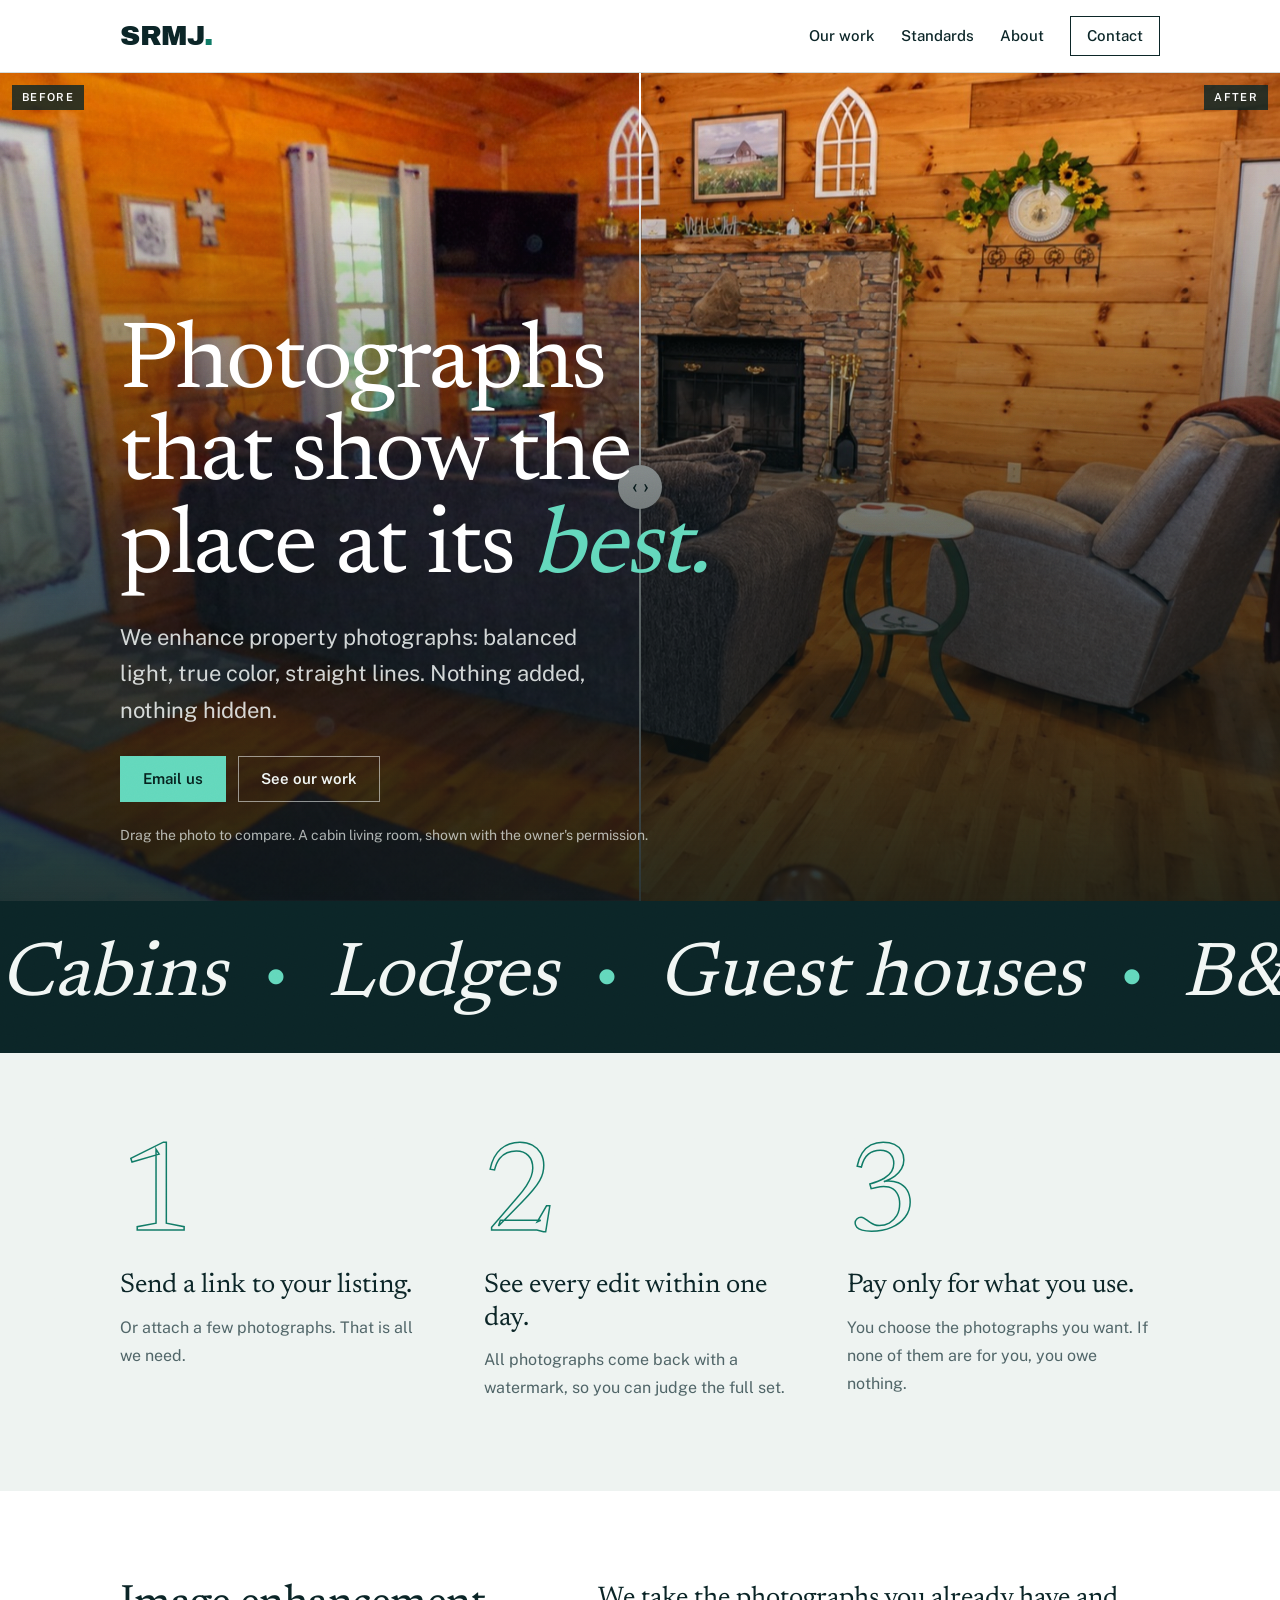
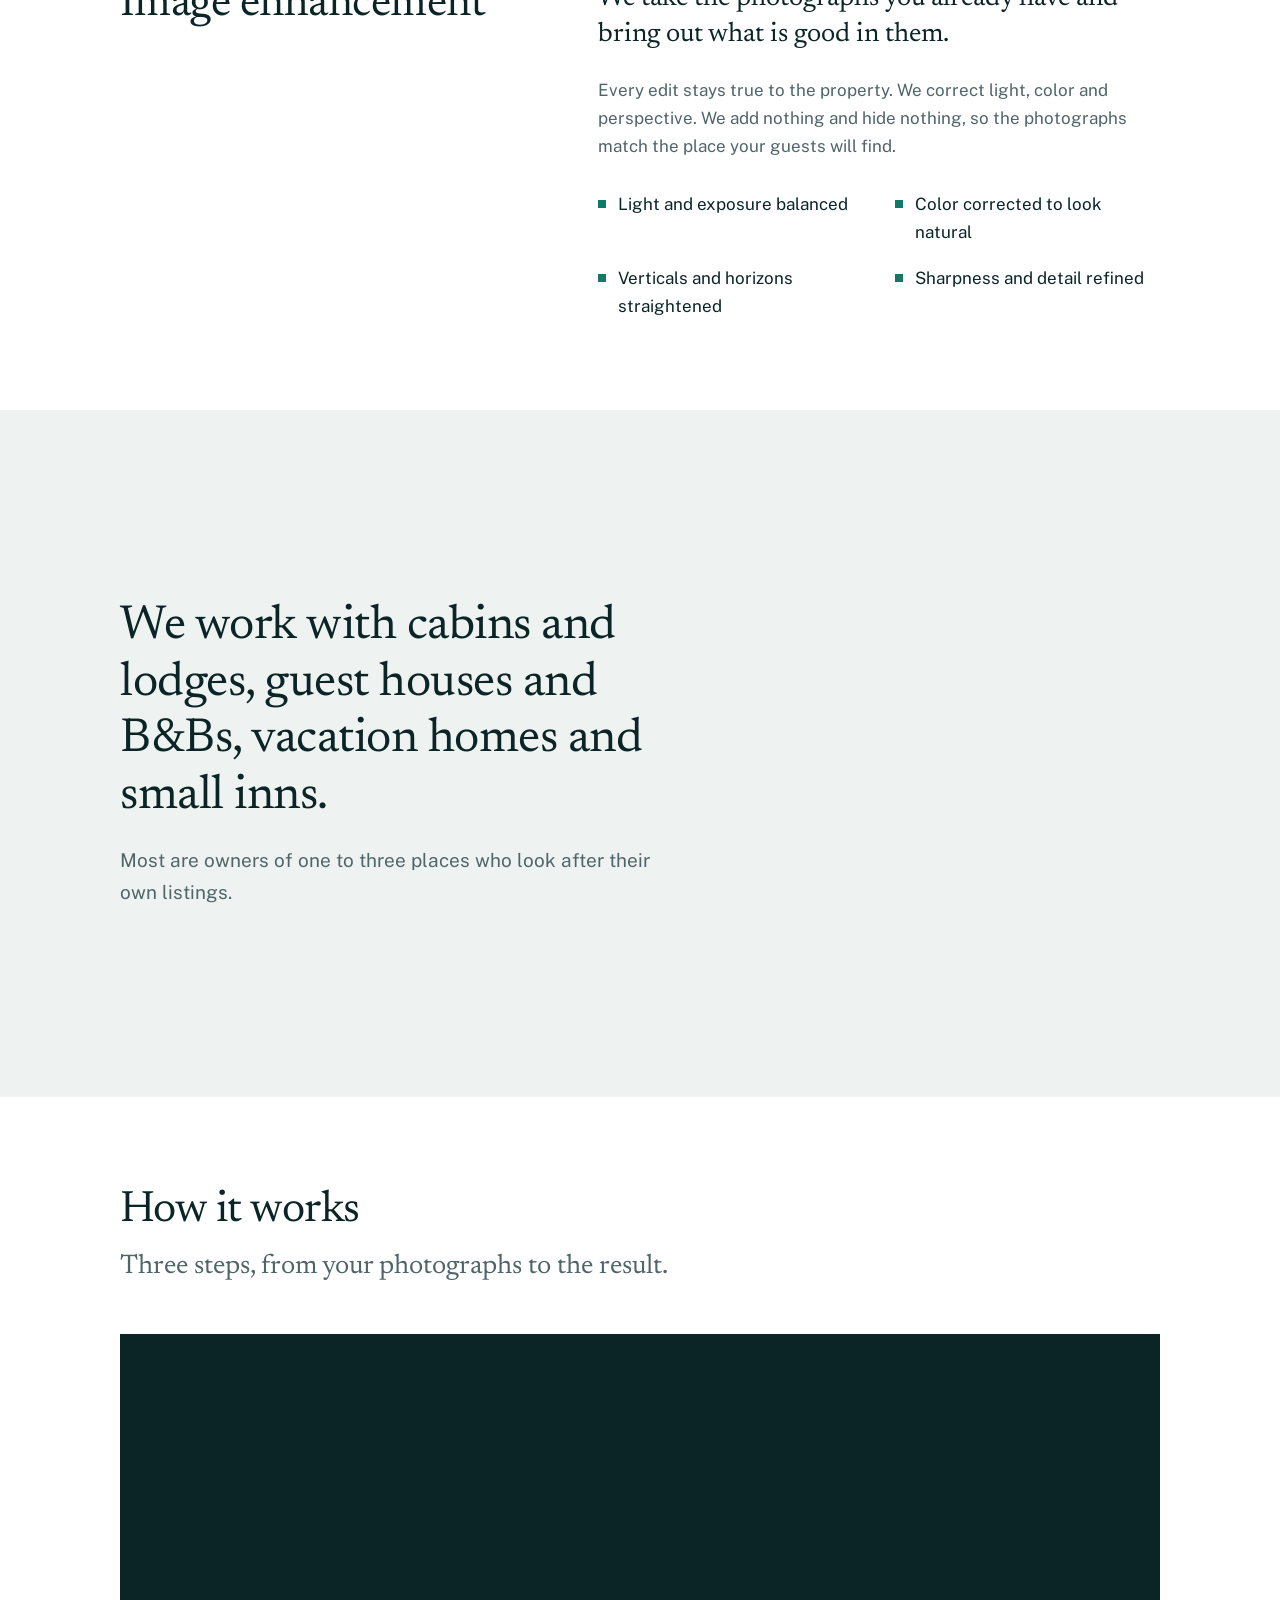
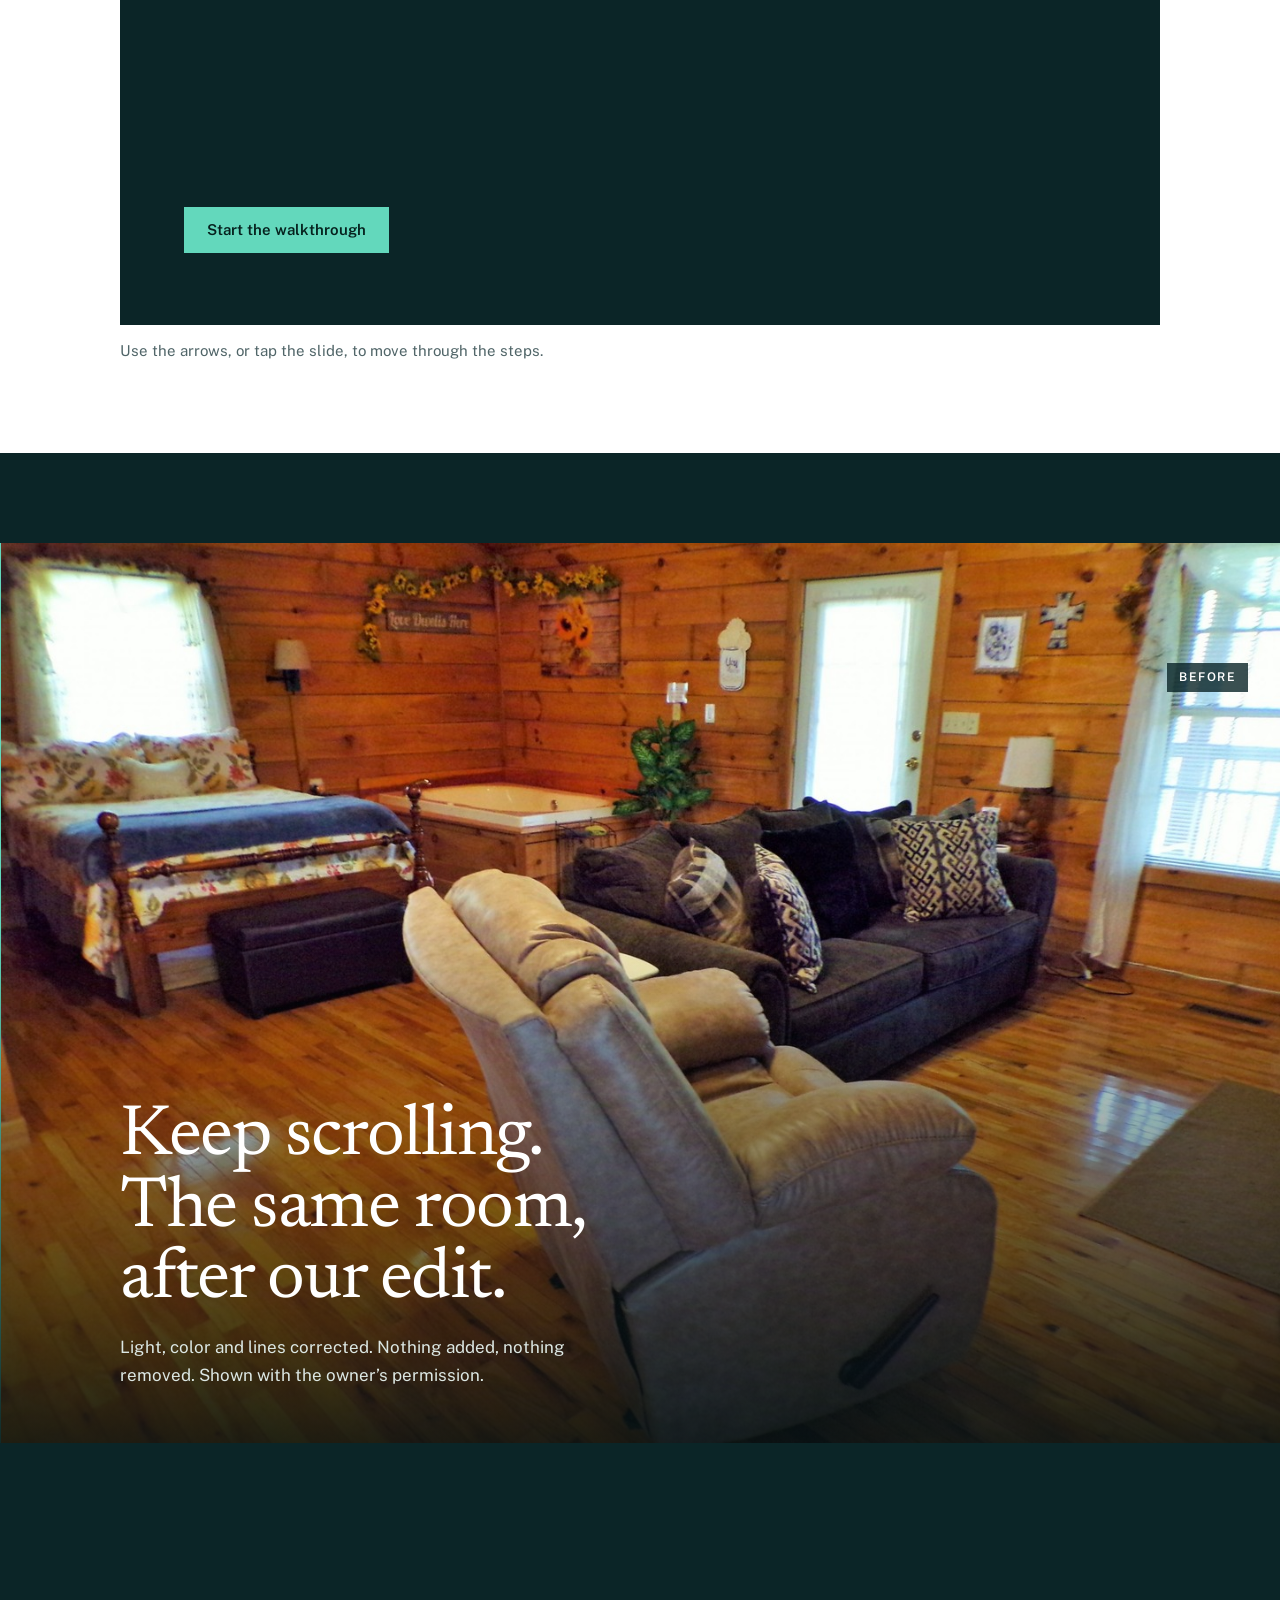
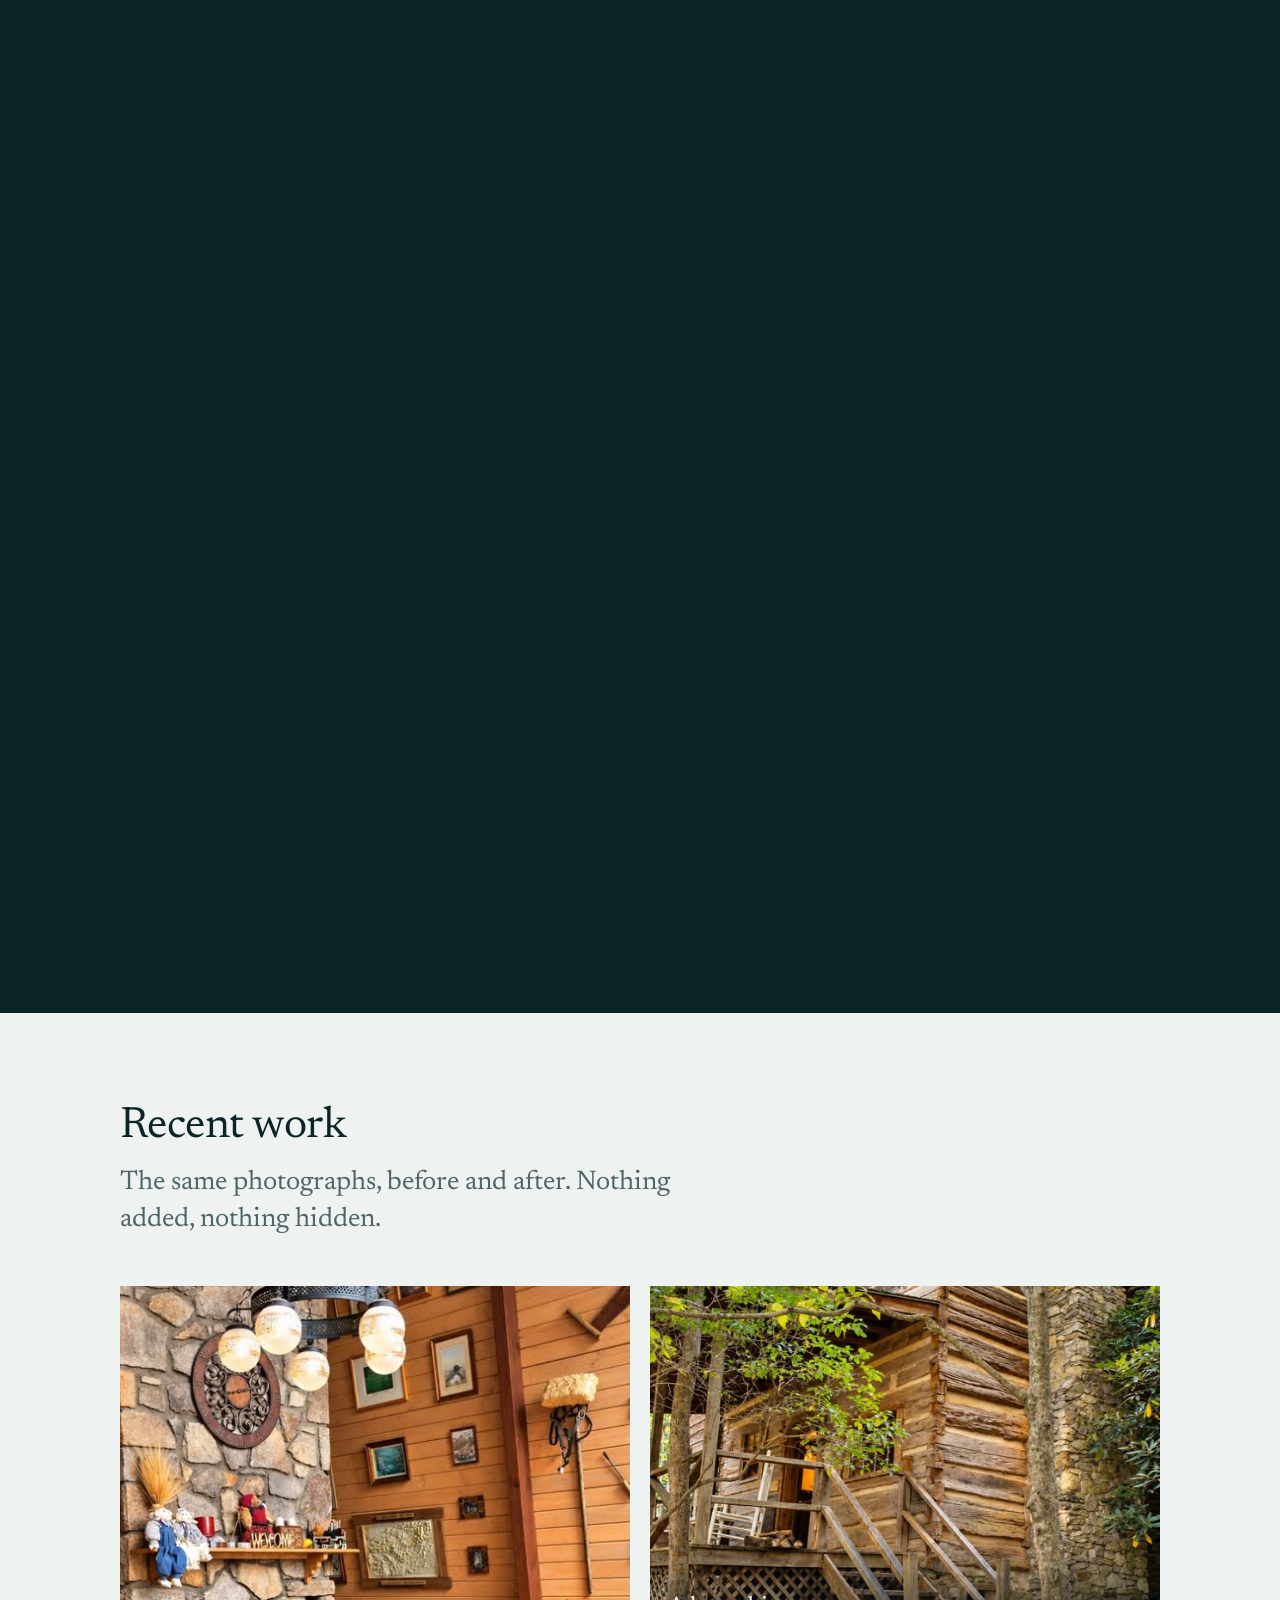
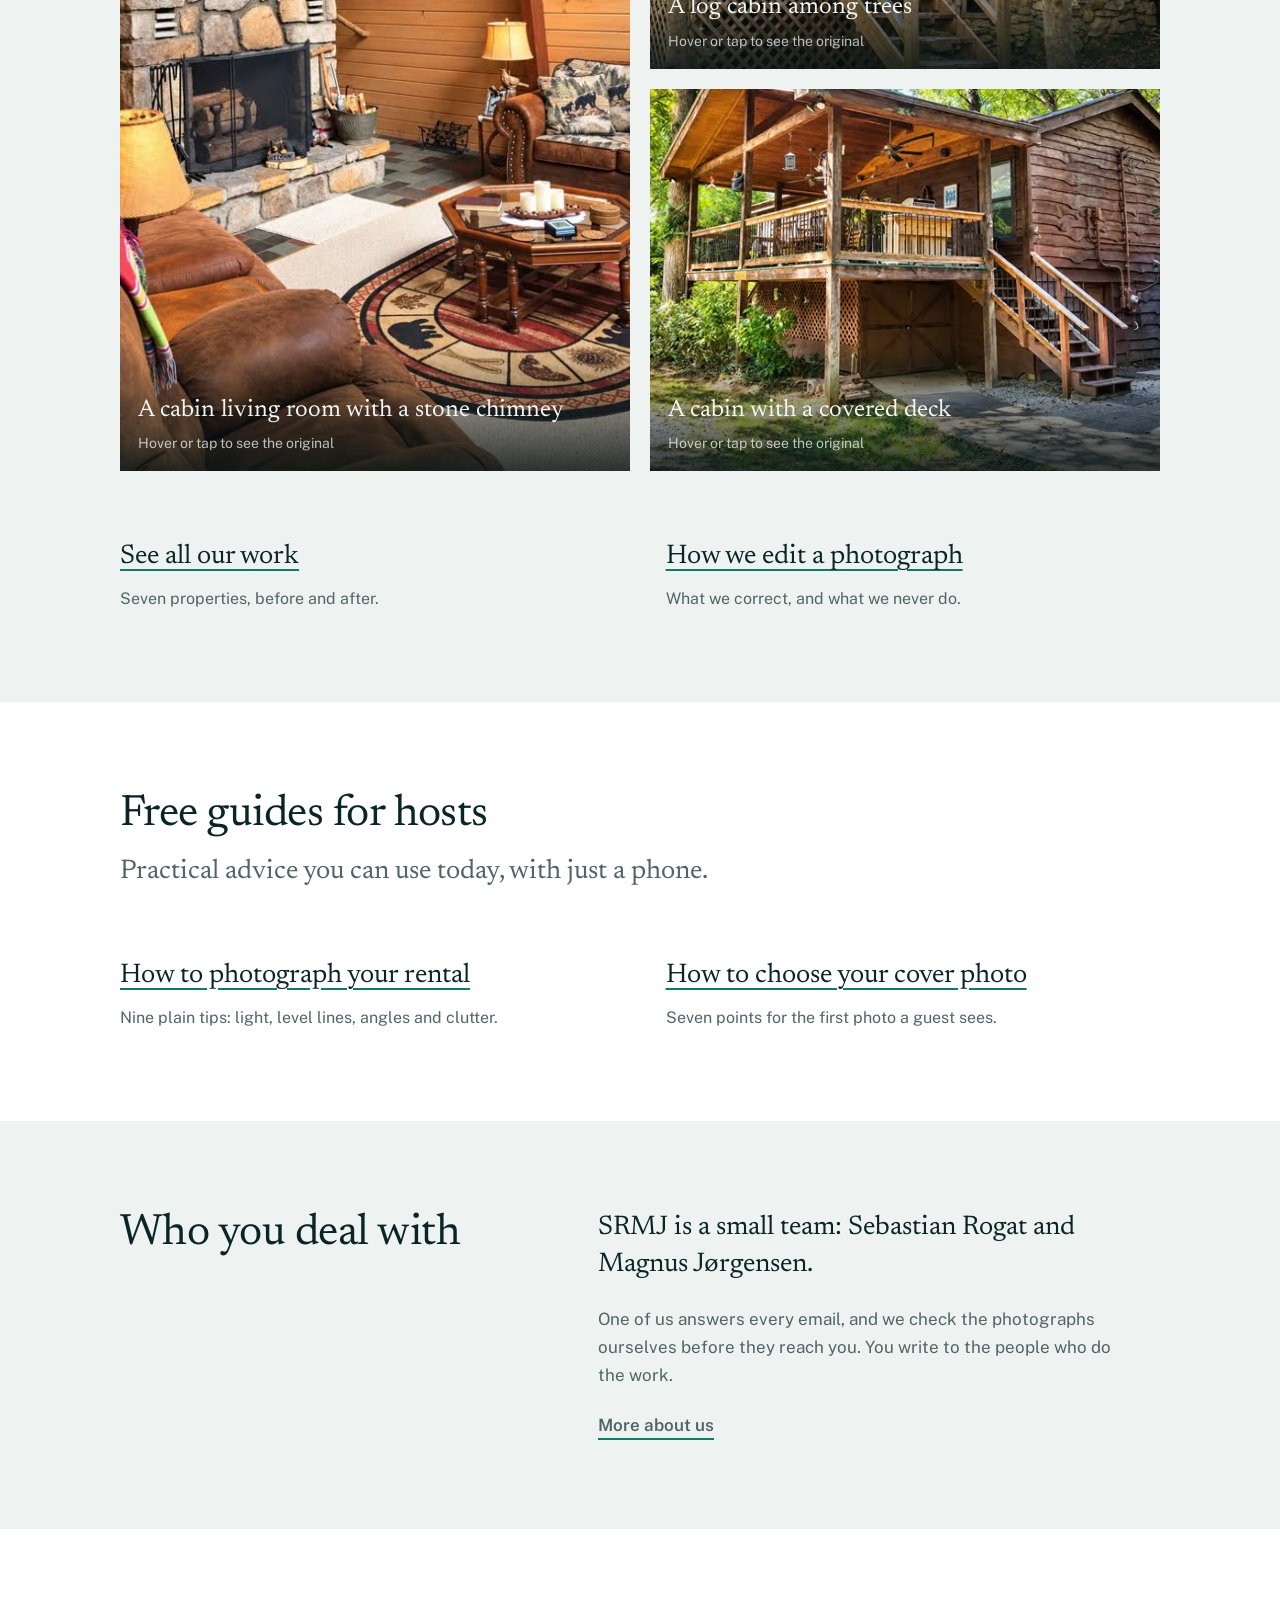
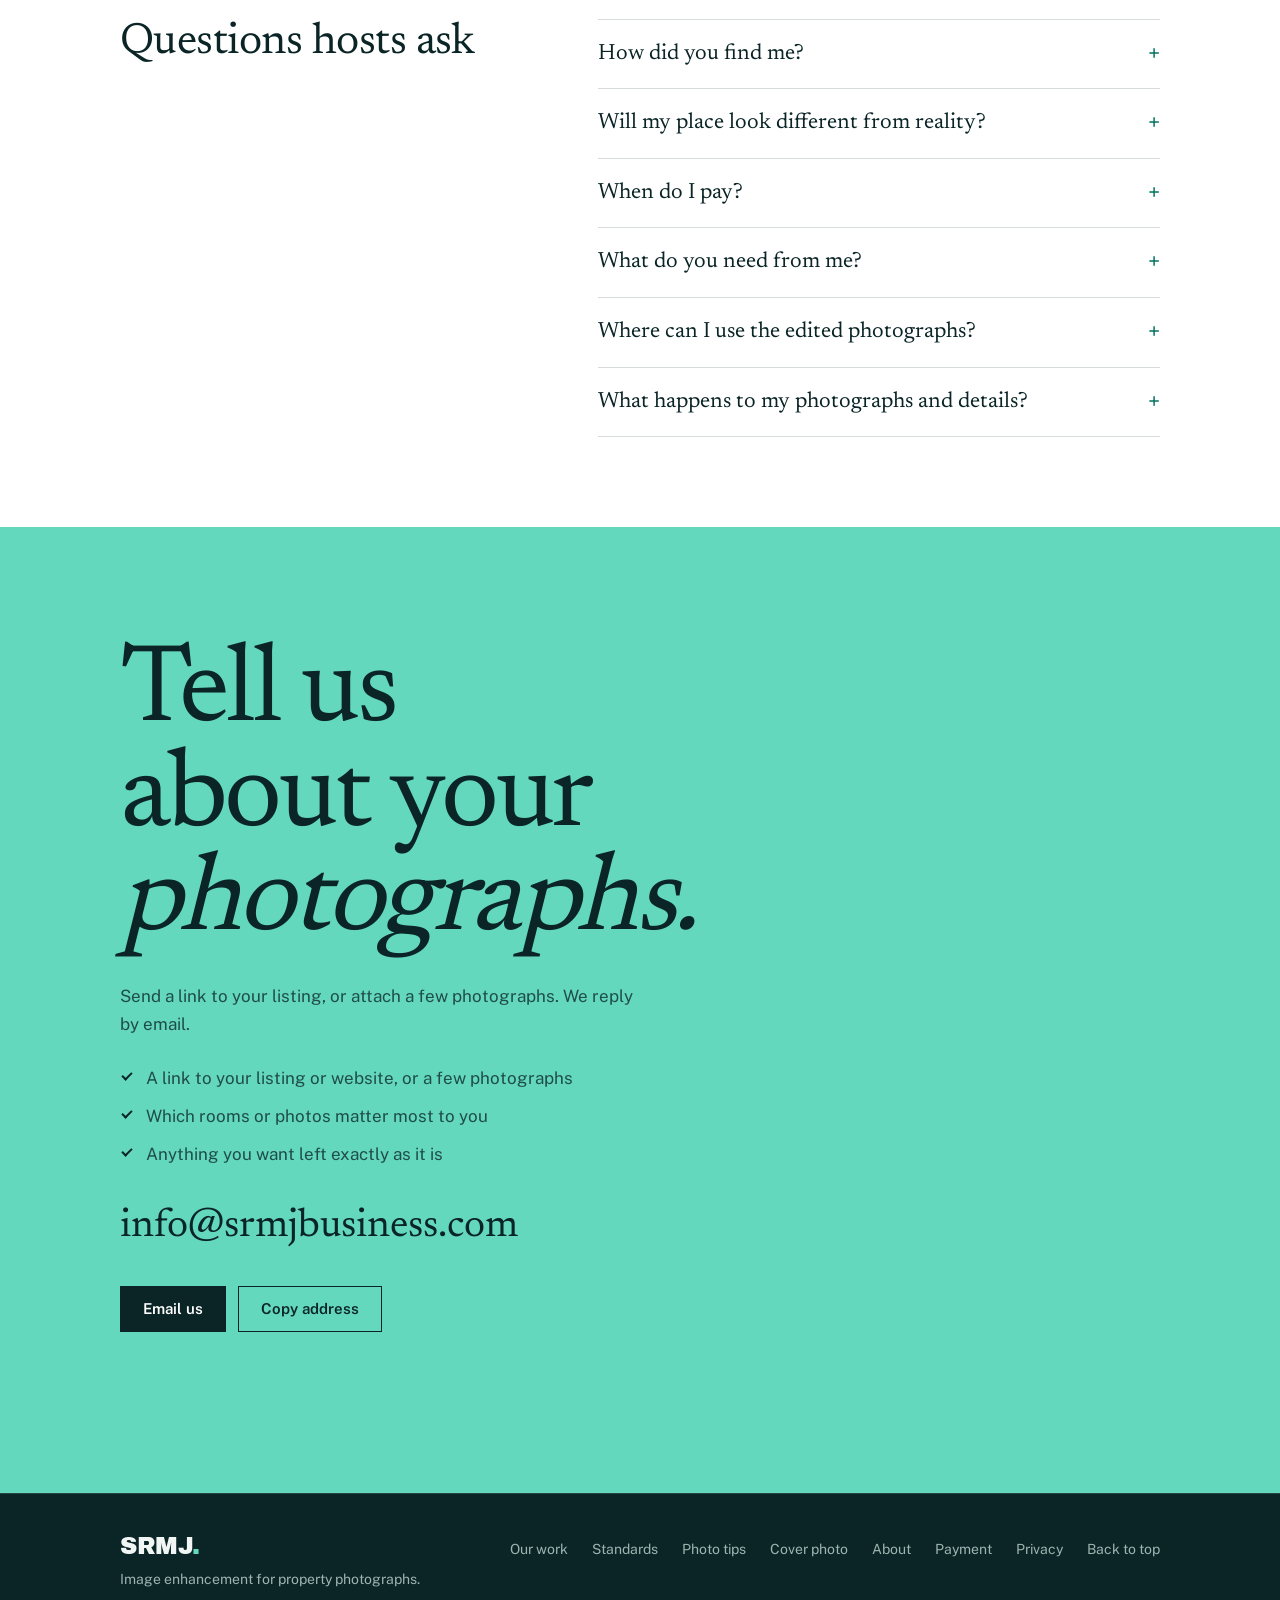
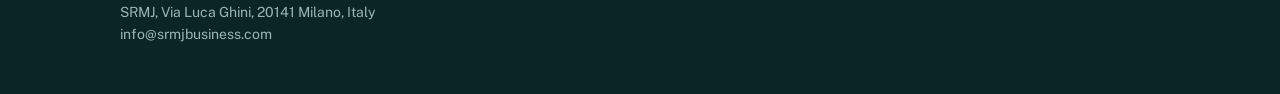
==== index.html @ 96fdff8d "Design v6: italic mint accents in headlines, bold Daylight contact block on every page" ====
<!doctype html>
<html lang="en">
<head>
<meta charset="utf-8">
<meta name="viewport" content="width=device-width, initial-scale=1, viewport-fit=cover">
<title>SRMJ | Image enhancement for property photographs</title>
<meta name="description" content="SRMJ enhances photographs of rentals and guest houses: balanced light, true color, straight lines. Nothing added, nothing hidden.">
<link rel="canonical" href="https://srmjbusiness.com/">
<meta property="og:type" content="website">
<meta property="og:title" content="SRMJ | Image enhancement for property photographs">
<meta property="og:description" content="Balanced light, true color, straight lines. Nothing added, nothing hidden.">
<meta property="og:url" content="https://srmjbusiness.com/">
<meta property="og:image" content="https://srmjbusiness.com/og-image.jpg">
<meta property="og:image:width" content="1200">
<meta property="og:image:height" content="630">
<meta property="og:image:alt" content="A cabin living room before and after enhancement by SRMJ.">
<meta name="twitter:card" content="summary_large_image">
<meta name="color-scheme" content="light dark">
<meta name="theme-color" content="#0B2527">
<link rel="icon" href="favicon.svg" type="image/svg+xml">
<link rel="apple-touch-icon" href="apple-touch-icon.png">
<link rel="preload" as="font" type="font/woff2" href="newsreader-latin-400-normal.woff2" crossorigin>
<link rel="preload" as="font" type="font/woff2" href="public-sans-latin-400-normal.woff2" crossorigin>
<link rel="preload" as="image" href="sample-before-1000.jpg" imagesrcset="sample-before-640.jpg 640w, sample-before-1000.jpg 1000w, sample-before.jpg 1448w" imagesizes="100vw" fetchpriority="high">
<link rel="stylesheet" href="site.css">
<style>
/* Front page, design v3 (website/next-source/DESIGN.md): the photograph leads. One bold moment, an edge-to-edge
   before/after under the headline; the rest is quiet, with sections separated by Paper and Mist backgrounds. */
section{ padding-block:clamp(56px,7vw,96px) }

.hero-text{ padding-block:clamp(32px,4.5vw,64px) clamp(28px,3.5vw,44px) }
.hero-text h1{ font-size:clamp(42px,6.6vw,76px); line-height:1.02; max-width:13ch; letter-spacing:-.02em }
.hero-text h1 + p{ margin-top:24px; font-size:clamp(18px,1.8vw,21px); color:var(--muted); max-width:42ch }
.hero-text .row{ margin-top:32px }
.hero-photo .cmp{ aspect-ratio:auto; height:min(78vh,62vw); min-height:300px }
.hero-photo .cmp img{ object-position:50% 60% }
.hero-cap{ padding-block:14px clamp(56px,8vw,96px) }
.hero-cap .cap{ margin:0 }

.cols{ display:grid; grid-template-columns:minmax(0,5fr) minmax(0,7fr); gap:clamp(28px,6vw,90px) }
.cols h2,.sec-h{ font-size:clamp(30px,4vw,44px); line-height:1.1 }
.body{ display:grid; gap:22px; color:var(--muted); min-width:0 }
.lead.stack{ margin-top:14px; color:var(--muted); max-width:40ch }
.lead{ color:var(--text); font-family:var(--display); font-size:clamp(21px,2.4vw,27px); line-height:1.35 }
.list{ list-style:none; margin:8px 0 0; padding:0; display:grid; grid-template-columns:repeat(2,minmax(0,1fr)); gap:18px 32px }
.list li{ padding-left:20px; color:var(--text); position:relative }
.list li::before{ content:""; position:absolute; left:0; top:.6em; width:8px; height:8px; background:var(--accent) }

.promise{ display:grid; grid-template-columns:repeat(3,minmax(0,1fr)); gap:clamp(28px,4vw,56px); margin:0; padding:0; list-style:none; counter-reset:st }
.promise li{ counter-increment:st }
.promise li::before{ content:counter(st); display:block; font-family:var(--display); font-size:clamp(84px,10vw,150px); line-height:.9; letter-spacing:-.04em; color:transparent; -webkit-text-stroke:1.5px var(--accent); margin-bottom:12px }
.promise b{ display:block; font-family:var(--display); font-weight:400; font-size:clamp(22px,2.4vw,27px); line-height:1.2; margin-bottom:10px }
.promise span{ color:var(--muted); font-size:16px }

.who-big{ font-family:var(--display); font-size:clamp(28px,4.2vw,48px); line-height:1.18; letter-spacing:-.01em; max-width:24ch }
.who-big em{ font-style:normal }
.who-note{ margin-top:20px; color:var(--muted); font-size:clamp(17px,1.8vw,19px) }
.who-in{ display:grid; grid-template-columns:minmax(0,7fr) minmax(0,5fr); gap:clamp(32px,5vw,72px); align-items:center }
.who-img{ position:relative; aspect-ratio:4/5; overflow:hidden; background:var(--ph) }
/* The file has an "After" label burnt into the top-left corner: zoom from the bottom-right to keep it out of frame. */
.who-img img{ position:absolute; inset:0; width:100%; height:100%; object-fit:cover; transform:scale(1.2); transform-origin:100% 100% }
@media (max-width:820px){ .who-in{ grid-template-columns:1fr } .who-img{ aspect-ratio:4/3 } }

.deck{ position:relative; aspect-ratio:16/9; width:100%; margin-top:clamp(28px,4vw,48px); background:var(--band); overflow:hidden }
.deck iframe{ position:absolute; inset:0; width:100%; height:100%; border:0 }
.deck-start{ position:absolute; inset:0; width:100%; display:grid; align-content:center; justify-items:start; gap:28px; padding:24px clamp(24px,5vw,64px); border:0; background:var(--band); color:var(--on-band); cursor:pointer; font:inherit; text-align:left }
.scrub{ position:relative; height:240vh; background:#0B2527 }
.scrub-pin{ position:sticky; top:0; height:100vh; height:100svh; overflow:hidden }
.scrub img{ position:absolute; inset:0; width:100%; height:100%; object-fit:cover }
.scrub .sa{ clip-path:inset(0 calc(100% - var(--p, 0%)) 0 0) }
.scrub-line{ position:absolute; top:0; bottom:0; left:var(--p, 0%); width:2px; margin-left:-1px; background:#63D8BC; box-shadow:0 0 24px rgba(99,216,188,.7) }
.scrub-tag{ position:absolute; top:clamp(96px,14vh,120px); transition:opacity .3s ease; padding:6px 12px; font:600 12px/1.4 var(--body); letter-spacing:.12em; text-transform:uppercase; color:#fff; background:rgba(11,37,39,.8) }
.scrub-tag.t-a{ left:clamp(16px,3vw,32px); background:#0F7A66; opacity:var(--oa, 0) }
.scrub-tag.t-b{ right:clamp(16px,3vw,32px); opacity:var(--ob, 1) }
.scrub-copy{ position:absolute; left:0; right:0; bottom:0; padding:clamp(120px,20vh,200px) 0 clamp(36px,6vh,64px); background:linear-gradient(to top, rgba(6,18,19,.88), rgba(6,18,19,0)); color:#F1F6F4 }
.scrub-copy h2{ font-size:clamp(36px,5.6vw,80px); line-height:1; letter-spacing:-.02em; max-width:14ch; color:#fff }
.scrub-copy p{ margin-top:16px; max-width:46ch; color:#DCE7E3 }
@media (prefers-reduced-motion: reduce){ .scrub{ height:auto } .scrub-pin{ position:relative; height:80vh } .scrub{ --p:50%; --oa:1 } }
.how3{ width:100%; display:grid; grid-template-columns:repeat(3,minmax(0,1fr)); gap:8px }
.h3t{ position:relative; aspect-ratio:4/5; overflow:hidden; background:#14282B }
/* The files have Before/After labels burnt into the top-left corner: zoom from the bottom-right to keep them out of frame. */
.h3t img{ position:absolute; inset:0; width:100%; height:100%; object-fit:cover; transform:scale(1.2); transform-origin:100% 100%; transition:transform 1.2s ease }
.deck-start:hover .h3t img{ transform:scale(1.24) }
.h3c{ position:absolute; left:0; right:0; bottom:0; padding:56px 16px 16px; background:linear-gradient(to top, rgba(6,18,19,.9), rgba(6,18,19,0)); color:#fff; font-family:var(--display); font-size:clamp(18px,2.2vw,26px); line-height:1.2; display:grid; gap:6px }
.h3c b{ font-family:var(--body); font-size:14px; font-weight:600; color:#63D8BC }
@media (max-width:640px){ .how3{ grid-template-columns:1fr } .h3t{ aspect-ratio:16/10 } }
@media (prefers-reduced-motion: reduce){ .h3t img{ transition:none } }
.deck-start .btn.solid{ background:var(--accent-on-band); color:#06221E }
.deck-start:hover .btn.solid{ background:#86E6CF }
/* Before it starts, the panel only needs room for its text; the 16:9 frame comes back with the walkthrough. */
.deck:has(.deck-start){ aspect-ratio:auto }
.deck:has(.deck-start) .deck-start{ position:relative; inset:auto; padding:clamp(40px,6vw,72px) clamp(24px,5vw,64px) }

.wide{ margin-top:clamp(28px,4vw,48px) }
.wide .cmp{ aspect-ratio:16/10 }
.links{ display:grid; grid-template-columns:repeat(2,minmax(0,1fr)); gap:clamp(24px,4vw,56px); margin-top:clamp(40px,5vw,64px) }
.links a{ display:grid; gap:6px; text-decoration:none }
.links b{ font-family:var(--display); font-weight:400; font-size:clamp(22px,2.4vw,27px); text-decoration:underline; text-decoration-color:var(--accent); text-decoration-thickness:2px; text-underline-offset:6px }
.links span{ color:var(--muted); font-size:16px }
.links a:hover b{ color:var(--accent) }
.more{ font-weight:600; text-decoration:none; border-bottom:2px solid var(--accent); padding-bottom:3px }
.more:hover{ color:var(--accent) }
.send{ list-style:none; margin:0; padding:0; display:grid; gap:10px; color:var(--on-band) }
.send li{ position:relative; padding-left:26px }
.send li::before{ content:""; position:absolute; left:2px; top:.5em; width:10px; height:6px; border-left:2px solid var(--accent-on-band); border-bottom:2px solid var(--accent-on-band); transform:rotate(-45deg) }
/* Phone-only contact bar: shown between the hero and the contact band (site.js). Hidden from screen readers: the same link is in the page. */
.mbar{ display:none }
@media (max-width:720px){
  .mbar{ display:block; position:fixed; left:12px; right:12px; bottom:calc(12px + env(safe-area-inset-bottom,0px)); z-index:25; padding:15px 20px; background:var(--text); color:var(--bg); font-weight:600; font-size:15px; text-align:center; text-decoration:none; transform:translateY(160%); transition:transform .25s ease }
  .mbar.on{ transform:none }
}
@media (prefers-reduced-motion: reduce){ .mbar{ transition:none } }
.faq details{ border-bottom:1px solid var(--line) }
.faq details:first-child{ border-top:1px solid var(--line) }
.faq summary{ display:flex; justify-content:space-between; gap:16px; padding:20px 0; cursor:pointer; list-style:none; font-family:var(--display); font-size:clamp(19px,2vw,22px); line-height:1.3 }
.faq summary::-webkit-details-marker{ display:none }
.faq summary::after{ content:"+"; flex:none; font-family:var(--body); font-size:22px; line-height:1.2; color:var(--accent) }
.faq details[open] summary::after{ content:"\2212" }
.faq summary:hover{ color:var(--accent) }
.faq details p{ padding:0 32px 22px 0; color:var(--muted); max-width:60ch }
.faq a{ color:var(--text); text-decoration-color:var(--accent); text-underline-offset:3px }

@media (max-width:820px){
  .cols{ grid-template-columns:1fr }
  .promise{ grid-template-columns:1fr }
  .list{ grid-template-columns:1fr }
  .links{ grid-template-columns:1fr }
  .hero-photo .cmp{ height:auto; aspect-ratio:4/3; min-height:0 }
  /* the slides need room: a taller frame on phones */
  .deck{ aspect-ratio:16/12 }
  .wide .cmp{ aspect-ratio:4/3 }
}

/* v4: full-screen stage. The photo fills the first screen; the headline sits on a dark scrim for legibility. */
.stage{ position:relative; padding:0; height:calc(100svh - 72px); min-height:560px; max-height:980px; overflow:hidden; background:#0B2527 }
.stage .cmp{ position:absolute; inset:0; height:100%; aspect-ratio:auto }
.stage .cmp img{ object-position:50% 55% }
.stage-copy{ position:absolute; left:0; right:0; bottom:0; z-index:4; padding:clamp(120px,22vh,220px) 0 clamp(36px,6vh,64px); background:linear-gradient(to top, rgba(6,18,19,.86) 0%, rgba(6,18,19,.62) 45%, rgba(6,18,19,0) 100%); color:#F1F6F4; pointer-events:none }
.stage-copy .wrap{ pointer-events:none }
.stage-copy h1{ font-size:clamp(44px,7.4vw,104px); line-height:.98; letter-spacing:-.025em; max-width:12ch; color:#fff }
.stage-copy h1 + p{ margin-top:22px; font-size:clamp(18px,1.8vw,22px); max-width:40ch; color:rgba(241,246,244,.86) }
.stage-copy .row{ margin-top:28px; pointer-events:auto; width:max-content; max-width:100% }
.stage-copy .btn.solid{ background:#63D8BC; color:#06221E }
.stage-copy .btn.solid:hover{ background:#86E6CF }
.stage-copy .btn.line{ border-color:rgba(241,246,244,.55); color:#F1F6F4 }
.stage-copy .btn.line:hover{ border-color:#fff }
.stage-cap{ margin-top:22px; font-size:14px; color:rgba(241,246,244,.7) }

/* v4: gallery of three large examples; hover or tap swaps to the original. */
.bento{ display:grid; grid-template-columns:repeat(2,minmax(0,1fr)); grid-template-rows:auto auto; gap:clamp(12px,1.6vw,20px); margin-top:clamp(32px,4vw,48px) }
.tile{ position:relative; margin:0; overflow:hidden; background:var(--ph); cursor:pointer; aspect-ratio:4/3 }
.tile.big{ grid-row:span 2; aspect-ratio:auto }
/* The work photos have Before/After burnt into the top-left corner: a small zoom from the bottom-right keeps that label out of frame. */
.tile img{ position:absolute; inset:0; width:100%; height:100%; object-fit:cover; transform:scale(1.18); transform-origin:100% 100%; transition:opacity .45s ease, transform 1.2s ease }
.tile .t-before{ opacity:0 }
.tile:hover .t-before,.tile:focus-visible .t-before,.tile.show .t-before{ opacity:1 }
.tile:hover img{ transform:scale(1.21) }
.tile figcaption{ position:absolute; left:0; right:0; bottom:0; padding:48px 18px 16px; background:linear-gradient(to top, rgba(6,18,19,.82), rgba(6,18,19,0)); color:#F1F6F4; display:grid; gap:2px }
.tile figcaption b{ font-family:var(--display); font-weight:400; font-size:clamp(19px,2vw,24px) }
.tile figcaption span{ font-size:14px; color:rgba(241,246,244,.75) }
[data-reveal]{ opacity:0; transform:translateY(16px); transition:opacity .7s ease, transform .7s ease }
[data-reveal].in{ opacity:1; transform:none }
@media (prefers-reduced-motion: reduce){ [data-reveal]{ opacity:1; transform:none; transition:none } .tile img{ transition:none } }
@media (max-width:820px){
  .stage{ height:auto; min-height:0; max-height:none; display:flex; flex-direction:column }
  .stage .cmp{ position:relative; inset:auto; aspect-ratio:4/3; height:auto }
  .stage-copy{ position:relative; padding:28px 0 40px; background:#0B2527 }
  .bento{ grid-template-columns:1fr }
  .tile.big{ grid-row:auto; aspect-ratio:3/4 }
}
</style>
<script type="application/ld+json">[{"@context": "https://schema.org", "@type": "Organization", "name": "SRMJ", "url": "https://srmjbusiness.com/", "logo": "https://srmjbusiness.com/favicon.svg", "email": "info@srmjbusiness.com", "description": "Image enhancement for property photographs.", "address": {"@type": "PostalAddress", "streetAddress": "Via Luca Ghini", "postalCode": "20141", "addressLocality": "Milano", "addressCountry": "IT"}, "founder": [{"@type": "Person", "name": "Sebastian Rogat"}, {"@type": "Person", "name": "Magnus Jørgensen"}]}, {"@context": "https://schema.org", "@type": "FAQPage", "mainEntity": [{"@type": "Question", "name": "How did you find me?", "acceptedAnswer": {"@type": "Answer", "text": "Through the contact details you publish on your own website or listing page. Our first email says where we found them. Reply \"no thanks\" and we remove you within 10 business days and never write again."}}, {"@type": "Question", "name": "Will my place look different from reality?", "acceptedAnswer": {"@type": "Answer", "text": "No. We correct light, color, sharpness and straight lines. Nothing is added and nothing that belongs to the place is hidden, so guests find what the photographs show."}}, {"@type": "Question", "name": "When do I pay?", "acceptedAnswer": {"@type": "Answer", "text": "Only after you have seen every edited photograph with a watermark and decided to use them. Payment goes through PayPal."}}, {"@type": "Question", "name": "What do you need from me?", "acceptedAnswer": {"@type": "Answer", "text": "A link to your listing or website, or the photographs themselves. That is all."}}, {"@type": "Question", "name": "Where can I use the edited photographs?", "acceptedAnswer": {"@type": "Answer", "text": "Anywhere you like: Airbnb, Vrbo, Booking.com or your own website. They are your photographs."}}, {"@type": "Question", "name": "What happens to my photographs and details?", "acceptedAnswer": {"@type": "Answer", "text": "We use them only for your edits. We never publish them without your permission, and we delete your details when you ask."}}]}]</script>
</head>
<body>
<a class="skip" href="#main">Skip to content</a>
<header class="site-head">
  <div class="wrap">
    <a class="logo" href="#top" aria-label="SRMJ, to the top">SRMJ<i>.</i></a>
    <nav class="nav" aria-label="Main"><a href="our-work">Our work</a><a href="article">Standards</a><a href="about">About</a><a href="#contact">Contact</a></nav>
  </div>
</header>

<main id="main">
  <section class="stage" id="top" aria-labelledby="hero-h">
    <div class="cmp" role="group" aria-label="A living room before and after enhancement">
        <img src="sample-before-1000.jpg" srcset="sample-before-640.jpg 640w, sample-before-1000.jpg 1000w, sample-before.jpg 1448w" sizes="100vw" width="1448" height="1086" alt="Before: a log cabin living room with a stone fireplace, soft focus and an orange cast." fetchpriority="high">
        <img class="after" src="sample-after-1000.jpg" srcset="sample-after-640.jpg 640w, sample-after-1000.jpg 1000w, sample-after.jpg 1448w" sizes="100vw" width="1448" height="1086" alt="After: the same room, sharp, with even light and natural color.">
        <span class="tag l" aria-hidden="true">Before</span><span class="tag r" aria-hidden="true">After</span>
        <div class="bar"></div>
        <input type="range" min="0" max="100" value="50" aria-label="Compare before and after">
    </div>
    <div class="stage-copy">
      <div class="wrap">
        <h1 id="hero-h">Photographs that show the place at its <em>best.</em></h1>
        <p>We enhance property photographs: balanced light, true color, straight lines. Nothing added, nothing hidden.</p>
        <div class="row">
          <a class="btn solid" href="#contact">Email us</a>
          <a class="btn line" href="our-work">See our work</a>
        </div>
        <p class="stage-cap">Drag the photo to compare. A cabin living room, shown with the owner's permission.</p>
      </div>
    </div>
  </section>

  <div class="marquee" aria-hidden="true"><div class="mq-track"><span>Cabins</span><i>&#8226;</i><span>Lodges</span><i>&#8226;</i><span>Guest houses</span><i>&#8226;</i><span>B&amp;Bs</span><i>&#8226;</i><span>Vacation homes</span><i>&#8226;</i><span>Small inns</span><i>&#8226;</i><span>Cabins</span><i>&#8226;</i><span>Lodges</span><i>&#8226;</i><span>Guest houses</span><i>&#8226;</i><span>B&amp;Bs</span><i>&#8226;</i><span>Vacation homes</span><i>&#8226;</i><span>Small inns</span><i>&#8226;</i></div></div>

  <section class="mist" aria-label="How it works in three steps">
    <div class="wrap">
      <ol class="promise">
        <li><b>Send a link to your listing.</b><span>Or attach a few photographs. That is all we need.</span></li>
        <li><b>See every edit within one day.</b><span>All photographs come back with a watermark, so you can judge the full set.</span></li>
        <li><b>Pay only for what you use.</b><span>You choose the photographs you want. If none of them are for you, you owe nothing.</span></li>
      </ol>
    </div>
  </section>

  <section id="service">
    <div class="wrap cols">
      <h2>Image enhancement</h2>
      <div class="body">
        <p class="lead">We take the photographs you already have and bring out what is good in them.</p>
        <p>Every edit stays true to the property. We correct light, color and perspective. We add nothing and hide nothing, so the photographs match the place your guests will find.</p>
        <ul class="list">
          <li>Light and exposure balanced</li>
          <li>Color corrected to look natural</li>
          <li>Verticals and horizons straightened</li>
          <li>Sharpness and detail refined</li>
        </ul>
      </div>
    </div>
  </section>


  <section class="who mist" aria-labelledby="who-h">
    <div class="wrap who-in">
      <div>
        <h2 id="who-h" class="visually-hidden">Who we work with</h2>
        <p class="who-big">We work with <em>cabins and lodges</em>, <em>guest houses and B&amp;Bs</em>, <em>vacation homes</em> and <em>small inns</em>.</p>
        <p class="who-note">Most are owners of one to three places who look after their own listings.</p>
      </div>
      <div class="who-img"><img src="work-5-after-700.jpg" srcset="work-5-after-700.jpg 700w, work-5-after.jpg 1186w" sizes="(max-width: 820px) 100vw, 440px" width="1186" height="835" alt="A wooden cabin with a covered deck among trees." loading="lazy"></div>
    </div>
  </section>

  <section id="how">
    <div class="wrap">
      <h2 class="sec-h">How it works</h2>
      <p class="lead stack">Three steps, from your photographs to the result.</p>
      <div class="deck" id="deck">
        <button class="deck-start" type="button" data-src="how-it-works.html">
          <span class="how3"><span class="h3t"><img src="work-1-before-700.jpg" width="700" height="700" alt="" loading="lazy"><span class="h3c"><b>1</b>We take your photographs</span></span><span class="h3t"><img src="work-1-after-700.jpg" width="700" height="700" alt="" loading="lazy"><span class="h3c"><b>2</b>We enhance them</span></span><span class="h3t"><img src="work-3-after-700.jpg" width="700" height="700" alt="" loading="lazy"><span class="h3c"><b>3</b>You review and decide</span></span></span>
          <span class="btn solid">Start the walkthrough</span>
        </button>
      </div>
      <p class="cap">Use the arrows, or tap the slide, to move through the steps.</p>
    </div>
  </section>

  <section class="scrub" aria-labelledby="scrub-h">
    <div class="scrub-pin">
      <img class="sb" src="sample2-before-1000.jpg" srcset="sample2-before-640.jpg 640w, sample2-before-1000.jpg 1000w, sample2-before.jpg 1448w" sizes="100vw" width="1448" height="1086" alt="Before: a cabin bedroom and sitting area in flat light." loading="lazy">
      <img class="sa" src="sample2-after-1000.jpg" srcset="sample2-after-640.jpg 640w, sample2-after-1000.jpg 1000w, sample2-after.jpg 1448w" sizes="100vw" width="1448" height="1086" alt="After: the same room with clearer light and natural color." loading="lazy">
      <span class="scrub-line" aria-hidden="true"></span>
      <span class="scrub-tag t-a" aria-hidden="true">After</span><span class="scrub-tag t-b" aria-hidden="true">Before</span>
      <div class="scrub-copy"><div class="wrap">
        <h2 id="scrub-h">Keep scrolling. The same room, after our edit.</h2>
        <p>Light, color and lines corrected. Nothing added, nothing removed. Shown with the owner&rsquo;s permission.</p>
      </div></div>
    </div>
  </section>

  <section class="mist gallery" aria-labelledby="gal-h">
    <div class="wrap">
      <h2 id="gal-h" class="sec-h">Recent work</h2>
      <p class="lead stack">The same photographs, before and after. Nothing added, nothing hidden.</p>
      <div class="bento">
        <figure class="tile big" data-reveal tabindex="0">
          <img class="t-after" src="work-4-after-700.jpg" srcset="work-4-after-700.jpg 700w, work-4-after.jpg 1080w" sizes="(max-width: 820px) 100vw, 50vw" width="1080" height="1448" alt="After: a cabin living room with a stone chimney." loading="lazy">
          <img class="t-before" src="work-4-before-700.jpg" srcset="work-4-before-700.jpg 700w, work-4-before.jpg 1080w" sizes="(max-width: 820px) 100vw, 50vw" width="1080" height="1448" alt="Before: a cabin living room with a stone chimney." loading="lazy">
          <figcaption><b>A cabin living room with a stone chimney</b><span>Hover or tap to see the original</span></figcaption>
        </figure>
        <figure class="tile " data-reveal tabindex="0">
          <img class="t-after" src="work-2-after-700.jpg" srcset="work-2-after-700.jpg 700w, work-2-after.jpg 1186w" sizes="(max-width: 820px) 100vw, 50vw" width="1186" height="1192" alt="After: a log cabin among trees." loading="lazy">
          <img class="t-before" src="work-2-before-700.jpg" srcset="work-2-before-700.jpg 700w, work-2-before.jpg 1186w" sizes="(max-width: 820px) 100vw, 50vw" width="1186" height="1192" alt="Before: a log cabin among trees." loading="lazy">
          <figcaption><b>A log cabin among trees</b><span>Hover or tap to see the original</span></figcaption>
        </figure>
        <figure class="tile " data-reveal tabindex="0">
          <img class="t-after" src="work-5-after-700.jpg" srcset="work-5-after-700.jpg 700w, work-5-after.jpg 1186w" sizes="(max-width: 820px) 100vw, 50vw" width="1186" height="835" alt="After: a cabin with a covered deck." loading="lazy">
          <img class="t-before" src="work-5-before-700.jpg" srcset="work-5-before-700.jpg 700w, work-5-before.jpg 1186w" sizes="(max-width: 820px) 100vw, 50vw" width="1186" height="835" alt="Before: a cabin with a covered deck." loading="lazy">
          <figcaption><b>A cabin with a covered deck</b><span>Hover or tap to see the original</span></figcaption>
        </figure>
      </div>
      <div class="links">
        <a href="our-work"><b>See all our work</b><span>Seven properties, before and after.</span></a>
        <a href="article"><b>How we edit a photograph</b><span>What we correct, and what we never do.</span></a>
      </div>
    </div>
  </section>

  <section class="guides" aria-labelledby="guides-h">
    <div class="wrap">
      <h2 id="guides-h" class="sec-h">Free guides for hosts</h2>
      <p class="lead stack">Practical advice you can use today, with just a phone.</p>
      <div class="links">
        <a href="photo-tips"><b>How to photograph your rental</b><span>Nine plain tips: light, level lines, angles and clutter.</span></a>
        <a href="cover-photo"><b>How to choose your cover photo</b><span>Seven points for the first photo a guest sees.</span></a>
      </div>
    </div>
  </section>

  <section class="team mist">
    <div class="wrap cols">
      <h2>Who you deal with</h2>
      <div class="body">
        <p class="lead">SRMJ is a small team: Sebastian Rogat and Magnus J&oslash;rgensen.</p>
        <p>One of us answers every email, and we check the photographs ourselves before they reach you. You write to the people who do the work.</p>
        <p><a class="more" href="about">More about us</a></p>
      </div>
    </div>
  </section>

  <section id="faq" aria-labelledby="faq-h">
    <div class="wrap cols">
      <h2 id="faq-h">Questions hosts ask</h2>
      <div class="faq">
        <details>
          <summary>How did you find me?</summary>
          <p>Through the contact details you publish on your own website or listing page. Our first email says where we found them. Reply "no thanks" and we remove you within 10 business days and never write again.</p>
        </details>
        <details>
          <summary>Will my place look different from reality?</summary>
          <p>No. We correct light, color, sharpness and straight lines. Nothing is added and nothing that belongs to the place is hidden, so guests find what the photographs show. <a href="article">Our standard</a></p>
        </details>
        <details>
          <summary>When do I pay?</summary>
          <p>Only after you have seen every edited photograph with a watermark and decided to use them. Payment goes through PayPal. <a href="pay">How payment works</a></p>
        </details>
        <details>
          <summary>What do you need from me?</summary>
          <p>A link to your listing or website, or the photographs themselves. That is all. <a href="photo-tips">Tips for taking them</a>.</p>
        </details>
        <details>
          <summary>Where can I use the edited photographs?</summary>
          <p>Anywhere you like: Airbnb, Vrbo, Booking.com or your own website. They are your photographs.</p>
        </details>
        <details>
          <summary>What happens to my photographs and details?</summary>
          <p>We use them only for your edits. We never publish them without your permission, and we delete your details when you ask. <a href="privacy">Privacy notice</a></p>
        </details>
      </div>
    </div>
  </section>

  <section class="band contact" id="contact">
    <div class="wrap inner">
      <h2>Tell us about your <em>photographs.</em></h2>
      <p>Send a link to your listing, or attach a few photographs. We reply by email.</p>
      <ul class="send">
        <li>A link to your listing or website, or a few photographs</li>
        <li>Which rooms or photos matter most to you</li>
        <li>Anything you want left exactly as it is</li>
      </ul>
      <a class="addr" id="addr" href="mailto:info@srmjbusiness.com?subject=Photos%20for%20my%20rental&body=Hi%20SRMJ%2C%0A%0ALink%20to%20my%20listing%20or%20website%3A%0A%0AWhat%20I%20would%20like%20improved%3A%0A%0AThanks%2C%0A">info@srmjbusiness.com</a>
      <div class="row">
        <a class="btn solid" href="mailto:info@srmjbusiness.com?subject=Photos%20for%20my%20rental&body=Hi%20SRMJ%2C%0A%0ALink%20to%20my%20listing%20or%20website%3A%0A%0AWhat%20I%20would%20like%20improved%3A%0A%0AThanks%2C%0A">Email us</a>
        <button class="btn line" id="copy" type="button">Copy address</button>
      </div>
      <p class="copied" id="copied" role="status"></p>
    </div>
  </section>
</main>

<footer class="site-foot">
  <div class="wrap">
    <div class="foot-id"><span class="logo">SRMJ<i>.</i></span><p>Image enhancement for property photographs.</p><address>SRMJ, Via Luca Ghini, 20141 Milano, Italy<br><a href="mailto:info@srmjbusiness.com">info@srmjbusiness.com</a></address></div>
    <nav aria-label="Footer"><a href="our-work">Our work</a><a href="article">Standards</a><a href="photo-tips">Photo tips</a><a href="cover-photo">Cover photo</a><a href="about">About</a><a href="pay">Payment</a><a href="privacy">Privacy</a><a href="#top">Back to top</a></nav>
  </div>
</footer>
<a class="mbar" id="mbar" href="mailto:info@srmjbusiness.com?subject=Photos%20for%20my%20rental&body=Hi%20SRMJ%2C%0A%0ALink%20to%20my%20listing%20or%20website%3A%0A%0AWhat%20I%20would%20like%20improved%3A%0A%0AThanks%2C%0A" aria-hidden="true" tabindex="-1">Email us about your photographs</a>
<script src="site.js" defer></script>
</body>
</html>
---- site.css ----
/* Fonts are self-hosted (fontsource, latin subset): no request to Google. */
@font-face{ font-family:"Newsreader"; font-weight:400; font-style:normal; font-display:swap; src:url(newsreader-latin-400-normal.woff2) format("woff2") }
@font-face{ font-family:"Newsreader"; font-weight:500; font-style:normal; font-display:swap; src:url(newsreader-latin-500-normal.woff2) format("woff2") }
@font-face{ font-family:"Public Sans"; font-weight:400; font-style:normal; font-display:swap; src:url(public-sans-latin-400-normal.woff2) format("woff2") }
@font-face{ font-family:"Public Sans"; font-weight:500; font-style:normal; font-display:swap; src:url(public-sans-latin-500-normal.woff2) format("woff2") }
@font-face{ font-family:"Public Sans"; font-weight:600; font-style:normal; font-display:swap; src:url(public-sans-latin-600-normal.woff2) format("woff2") }
@font-face{ font-family:"Archivo Black"; font-weight:400; font-style:normal; font-display:swap; src:url(archivo-black-latin-400-normal.woff2) format("woff2") }
/* SRMJ shared styles: tokens, header, footer, contact band, buttons, before/after slider.
   Brand rules: website/source/design/brand-spec.md (radius 0, one accent, no gradients). */
:root{
  --bg:#FFFFFF; --text:#0B2527; --muted:#506568; --line:#D5DCDA; --mist:#EEF3F1; --accent:#0F7A66; /* brand #128A73, darkened a little to pass AA for small text on white */ --ph:#EEF2F1;
  --band:#0B2527; --on-band:#F1F6F4; --on-band-muted:#9DB5B1; --accent-on-band:#63D8BC;
  --display:"Newsreader", Georgia, "Times New Roman", serif;
  --body:"Public Sans", system-ui, -apple-system, "Segoe UI", sans-serif;
  --mark:"Archivo Black", "Arial Black", Impact, sans-serif;
  --gutter:max(20px, env(safe-area-inset-left, 0px));
  color-scheme:light;
}
@media (prefers-color-scheme: dark){
  :root:not([data-theme="light"]){ --bg:#0A1517; --text:#EAF1EF; --muted:#9FB3B0; --line:#223A3C; --mist:#14282B; --accent:#4FCBAE; --band:#102022; --ph:#102022; color-scheme:dark }
}
:root[data-theme="dark"]{ --bg:#0A1517; --text:#EAF1EF; --muted:#9FB3B0; --line:#223A3C; --mist:#14282B; --accent:#4FCBAE; --band:#102022; --ph:#102022; color-scheme:dark }

*,*::before,*::after{ box-sizing:border-box }
html{ -webkit-text-size-adjust:100%; scroll-padding-top:88px }
@media (prefers-reduced-motion: no-preference){ html{ scroll-behavior:smooth } }
body{ margin:0; background:var(--bg); color:var(--text); font-family:var(--body); font-size:17px; line-height:1.65; -webkit-font-smoothing:antialiased; overflow-x:hidden }
img{ max-width:100%; height:auto; display:block }
a{ color:inherit }
h1,h2,h3{ font-family:var(--display); font-weight:400; letter-spacing:-.012em; margin:0; text-wrap:balance }
p{ margin:0; text-wrap:pretty }
:focus-visible{ outline:2px solid var(--accent); outline-offset:3px }
[tabindex="-1"]:focus{ outline:none }
.wrap{ max-width:1080px; margin:0 auto; padding-inline:var(--gutter) }
.skip{ position:absolute; left:-9999px; top:0; z-index:40; padding:10px 16px; background:var(--text); color:var(--bg); font-weight:600; text-decoration:none }
.skip:focus{ left:var(--gutter) }

[hidden]{ display:none !important }
.visually-hidden{ position:absolute; width:1px; height:1px; overflow:hidden; clip:rect(0 0 0 0); white-space:nowrap }

/* Header */
.site-head{ position:sticky; top:0; z-index:30; background:var(--bg); border-bottom:1px solid var(--line) }
.site-head .wrap{ display:flex; align-items:center; justify-content:space-between; gap:12px 24px; min-height:72px; flex-wrap:wrap }
.logo{ font-family:var(--mark); font-size:28px; letter-spacing:-.5px; line-height:1; color:var(--text); text-decoration:none; white-space:nowrap }
.logo i{ font-style:normal; color:var(--accent) }
.nav{ display:flex; gap:26px }
.nav a{ font-size:15px; font-weight:500; text-decoration:none; white-space:nowrap }
.nav a:hover,.nav a[aria-current="page"]{ color:var(--accent) }
@media (min-width:721px){
  .nav{ align-items:center }
  .nav a[href$="#contact"]{ padding:7px 16px; border:1px solid var(--text); margin:-8px 0 }
  .nav a[href$="#contact"]:hover{ background:var(--text); color:var(--bg) }
}
@media (max-width:720px){
  html{ scroll-padding-top:120px }
  .site-head .wrap{ min-height:0; padding-block:14px 0 }
  /* shortcut: nav scrolls sideways on phones instead of a menu button; fine for 4-5 short links */
  .nav{ width:100%; overflow-x:auto; gap:24px; padding-bottom:12px; scrollbar-width:none }
  .nav::-webkit-scrollbar{ display:none }
}

/* Buttons */
.btn{ display:inline-flex; align-items:center; justify-content:center; min-height:46px; padding:12px 22px; font:600 15px/1.2 var(--body); text-decoration:none; border:1px solid transparent; cursor:pointer; white-space:nowrap; transition:background-color .15s, border-color .15s, color .15s }
.btn:active{ transform:translateY(1px) }
.btn.solid{ background:var(--text); color:var(--bg) }
.btn.solid:hover{ background:var(--accent); color:var(--bg) }
.btn.line{ border-color:var(--line); color:var(--text); background:transparent }
.btn.line:hover{ border-color:var(--text) }
.band .btn.solid{ background:var(--accent-on-band); color:#06221E }
.band .btn.solid:hover{ background:#86E6CF }
.band .btn.line{ border-color:rgba(241,246,244,.4); color:var(--on-band) }
.band .btn.line:hover{ border-color:var(--on-band) }
.band :focus-visible{ outline-color:var(--accent-on-band) }

/* Alternate section background (design v3: Paper, Mist, Paper...) */
.mist{ background:var(--mist) }

/* Dark contact band */
.band{ background:var(--band); color:var(--on-band) }
.contact{ padding-block:clamp(64px,9vw,120px) }
.contact .inner{ display:grid; gap:26px; justify-items:start }
.contact h2{ font-size:clamp(32px,5vw,58px); line-height:1.08; max-width:17ch }
.contact p{ color:var(--on-band-muted); max-width:52ch }
.addr{ font-family:var(--display); font-size:clamp(22px,3.2vw,34px); color:var(--on-band); text-decoration:none; overflow-wrap:anywhere }
.addr:hover{ color:var(--accent-on-band) }
.row{ display:flex; flex-wrap:wrap; gap:12px }
.copied{ font-size:14px; color:var(--accent-on-band); min-height:1.4em }

/* Read-next links at the end of long pages */
.related{ display:grid; grid-template-columns:repeat(2,minmax(0,1fr)); gap:clamp(24px,4vw,56px); margin-bottom:clamp(56px,8vw,96px) }
.related a{ display:grid; gap:6px; text-decoration:none }
.related b{ font-family:var(--display); font-weight:400; font-size:clamp(21px,2.2vw,24px); text-decoration:underline; text-decoration-color:var(--accent); text-decoration-thickness:2px; text-underline-offset:6px }
.related span{ color:var(--muted); font-size:15px }
.related a:hover b{ color:var(--accent) }
@media (max-width:720px){ .related{ grid-template-columns:1fr } .related a,.related a + a{ padding-inline:0; border-left:0 } }

/* Full-size photo viewer on Our work */
.lightbox{ max-width:none; max-height:none; width:100vw; height:100dvh; margin:0; padding:0; border:0; background:rgba(6,18,19,.94); display:none }
.lightbox[open]{ display:grid; place-items:center }
.lightbox img{ max-width:96vw; max-height:88dvh; width:auto; height:auto; object-fit:contain; cursor:zoom-out }
.lightbox::backdrop{ background:rgba(6,18,19,.94) }
.lb-close{ position:fixed; top:16px; right:16px; padding:10px 16px; border:1px solid rgba(241,246,244,.5); background:transparent; color:#F1F6F4; font:600 14px var(--body); cursor:pointer }

/* Our work filter */
.work-filter{ display:flex; flex-wrap:wrap; gap:8px; margin-bottom:clamp(32px,5vw,56px) }
.work-filter button{ min-height:40px; padding:8px 16px; border:1px solid var(--line); background:var(--bg); color:var(--text); font:500 15px var(--body); cursor:pointer }
.work-hint{ width:100%; margin:4px 0 0 }
.work-filter button:hover{ border-color:var(--text) }
.work-filter button[aria-pressed="true"]{ background:var(--text); border-color:var(--text); color:var(--bg) }

/* Footer */
.site-foot{ background:var(--band); color:var(--on-band-muted); font-size:14px; border-top:1px solid rgba(241,246,244,.14) }
.site-foot .wrap{ display:flex; justify-content:space-between; align-items:flex-start; gap:28px 48px; flex-wrap:wrap; padding-block:40px 48px }
.site-foot .logo{ color:var(--on-band); font-size:24px }
.site-foot .logo i{ color:var(--accent-on-band) }
.foot-id{ display:grid; gap:10px }
.foot-id address{ font-style:normal; line-height:1.6 }
.site-foot nav{ display:flex; gap:12px 24px; flex-wrap:wrap; padding-top:4px }
.site-foot a{ text-decoration:none }
.site-foot a:hover{ color:var(--on-band) }

/* Before/after slider: slider.js sets --pos; the invisible range input on top gives drag, click and keyboard control */
.cmp{ --pos:50%; position:relative; aspect-ratio:4/3; width:100%; overflow:hidden; background:var(--ph); user-select:none; -webkit-user-select:none; touch-action:pan-y }
.cmp img{ position:absolute; inset:0; width:100%; height:100%; object-fit:cover }
.cmp .after{ clip-path:inset(0 0 0 var(--pos)) }
.cmp .tag{ position:absolute; top:12px; z-index:2; padding:5px 10px; background:rgba(11,37,39,.82); color:#fff; font:600 11px/1.4 var(--body); letter-spacing:.12em; text-transform:uppercase; pointer-events:none }
.cmp .l{ left:12px } .cmp .r{ right:12px }
.cmp .bar{ position:absolute; top:0; bottom:0; left:var(--pos); z-index:1; width:2px; margin-left:-1px; background:#fff; pointer-events:none }
.cmp .bar::after{ content:"\2039\00a0\203A"; position:absolute; top:50%; left:50%; width:44px; height:44px; transform:translate(-50%,-50%); border-radius:50%; background:#fff; color:#0B2527; font:600 20px/42px var(--body); text-align:center; box-shadow:0 1px 6px rgba(11,37,39,.35) }
.cmp input{ position:absolute; inset:0; z-index:3; width:100%; height:100%; margin:0; opacity:0; cursor:ew-resize }
.cmp:has(input:focus-visible){ outline:2px solid var(--accent); outline-offset:3px }
.cmp.empty img,.cmp.empty .tag,.cmp.empty .bar,.cmp.empty input{ display:none }
.cmp.empty::after{ content:"Sample photographs will appear here."; position:absolute; inset:0; display:grid; place-items:center; color:var(--muted); font-size:15px }
.cap{ margin-top:14px; font-size:15px; color:var(--muted) }


/* Print: plain black on white, no sticky header, no phone bar or buttons, link addresses shown. */
@media print{
  :root{ --bg:#fff; --text:#000; --muted:#333; --line:#bbb; --band:#fff; --on-band:#000; --on-band-muted:#333 }
  .site-head{ position:static }
  .skip,.mbar,.nav,.row,.copy,.deck,.deck-start{ display:none !important }
  .band,.site-foot{ background:#fff; color:#000 }
  main a[href^="http"]::after{ content:" (" attr(href) ")"; font-size:12px; word-break:break-all }
  img{ break-inside:avoid }
}

/* v4: dark title band for text pages (Standards, guides). The shadow + clip-path paint it full width without extra markup. */
.intro.ink{ background:#0B2527; box-shadow:0 0 0 100vmax #0B2527; clip-path:inset(0 -100vmax); color:#F1F6F4 }
.intro.ink h1{ color:#fff; font-size:clamp(46px,7.6vw,100px); line-height:1; letter-spacing:-.025em }
.intro.ink .lead{ color:#DCE7E3 }
.intro.ink .toc span{ color:#9FB5AE }
.intro.ink .toc a{ color:#F1F6F4; border-color:rgba(241,246,244,.35) }
.intro.ink .toc a:hover{ color:#63D8BC; border-color:#63D8BC }

/* ===== v5 motion & graphic pack (2026-11-04). Everything below is off with prefers-reduced-motion. ===== */
@view-transition{ navigation:auto }
::view-transition-old(root),::view-transition-new(root){ animation-duration:.45s }

/* Film grain over the whole page: a quiet texture, never blocks clicks. */
body::after{ content:""; position:fixed; inset:-50%; z-index:9999; pointer-events:none; opacity:.07; mix-blend-mode:overlay;
  background-image:url("data:image/svg+xml,%3Csvg xmlns='http://www.w3.org/2000/svg' width='160' height='160'%3E%3Cfilter id='n'%3E%3CfeTurbulence type='fractalNoise' baseFrequency='.9' numOctaves='2' stitchTiles='stitch'/%3E%3C/filter%3E%3Crect width='100%25' height='100%25' filter='url(%23n)'/%3E%3C/svg%3E");
  animation:grain 1.2s steps(6) infinite }
@keyframes grain{ 0%{transform:translate(0,0)} 20%{transform:translate(-3%,2%)} 40%{transform:translate(2%,-3%)} 60%{transform:translate(-2%,-1%)} 80%{transform:translate(3%,3%)} 100%{transform:translate(0,0)} }

/* Kinetic headlines: site.js wraps each word; words rise out of a mask one after another. */
.kin .w{ display:inline-block; overflow:hidden; vertical-align:top; padding-bottom:.08em; margin-bottom:-.08em }
.kin .w > span{ display:inline-block; transform:translateY(105%); animation:rise .9s cubic-bezier(.2,.8,.2,1) forwards; animation-delay:calc(.15s + var(--i) * .07s) }
@keyframes rise{ to{ transform:none } }

/* Slow push-in on large header photographs. */
.stage .cmp img,.phead img{ animation:push 14s cubic-bezier(.2,.6,.2,1) both }
@keyframes push{ from{ transform:scale(1.09) } to{ transform:scale(1) } }

/* Scroll reveals (classes added by site.js, so nothing is hidden without JS). */
.rise-in{ opacity:0; transform:translateY(34px); transition:opacity .9s ease, transform 1s cubic-bezier(.2,.8,.2,1) }
.rise-in.in{ opacity:1; transform:none }
.wipe{ clip-path:inset(100% 0 0 0); transition:clip-path 1.2s cubic-bezier(.77,0,.18,1) }
.wipe.in{ clip-path:inset(0 0 0 0) }

/* Marquee band of the places we work with. */
.marquee{ background:#0B2527; color:#F1F6F4; overflow:hidden; padding-block:clamp(18px,3vw,34px); white-space:nowrap }
.mq-track{ display:inline-flex; animation:mq 38s linear infinite }
.mq-track span{ font-family:var(--display); font-style:italic; font-size:clamp(34px,6vw,84px); line-height:1.1; padding-right:.5em }
.mq-track i{ font-style:normal; color:#63D8BC; padding-right:.5em; font-size:clamp(34px,6vw,84px); line-height:1.1 }
.marquee:hover .mq-track{ animation-play-state:paused }
@keyframes mq{ to{ transform:translateX(-50%) } }

/* Buttons: colour fills in from the left on hover. */
.btn{ position:relative; isolation:isolate; overflow:hidden; transition:color .35s ease, transform .2s ease }
.btn::before{ content:""; position:absolute; inset:0; z-index:-1; background:currentColor; opacity:.14; transform:scaleX(0); transform-origin:left; transition:transform .45s cubic-bezier(.7,0,.2,1) }
.btn:hover::before{ transform:scaleX(1) }
.btn:active{ transform:translateY(1px) }

/* Parallax drift on side photographs where the browser supports scroll timelines. */
@supports (animation-timeline: view()){
  .who-img img,.ahead-img img{ animation:drift linear both; animation-timeline:view(); animation-range:cover }
  @keyframes drift{ from{ transform:scale(1.26) translateY(-4%) } to{ transform:scale(1.26) translateY(4%) } }
}

@media (prefers-reduced-motion: reduce){
  body::after{ animation:none }
  .kin .w > span{ animation:none; transform:none }
  .stage .cmp img,.phead img,.who-img img,.ahead-img img{ animation:none }
  .rise-in,.wipe{ opacity:1; transform:none; clip-path:none; transition:none }
  .mq-track{ animation:none }
  @view-transition{ navigation:none }
}
@media print{ body::after,.marquee{ display:none } }

/* v6: italic mint accents in display type, and a bold Daylight contact block on every page. */
h1 em,h2 em{ font-style:italic; color:#63D8BC }
.band.contact{ background:#63D8BC; color:#0B2527 }
.band.contact h2{ font-size:clamp(48px,8.6vw,132px); line-height:.95; letter-spacing:-.03em; max-width:12ch; color:#0B2527 }
.band.contact h2 em{ color:#0B2527 }
.band.contact p,.band.contact .send li{ color:rgba(11,37,39,.78) }
.band.contact a,.band.contact .addr{ color:#0B2527 }
.band.contact .addr{ font-size:clamp(24px,3.4vw,40px) }
.band.contact .btn.solid{ background:#0B2527; color:#fff }
.band.contact .btn.solid:hover{ background:#14353A }
.band.contact .btn.line{ border-color:#0B2527; color:#0B2527 }
.band.contact :focus-visible{ outline-color:#0B2527 }
.band.contact .send{ color:#0B2527 }
.band.contact .send li::before{ border-color:#0B2527 }
.band.contact .copied{ color:#0B2527 }
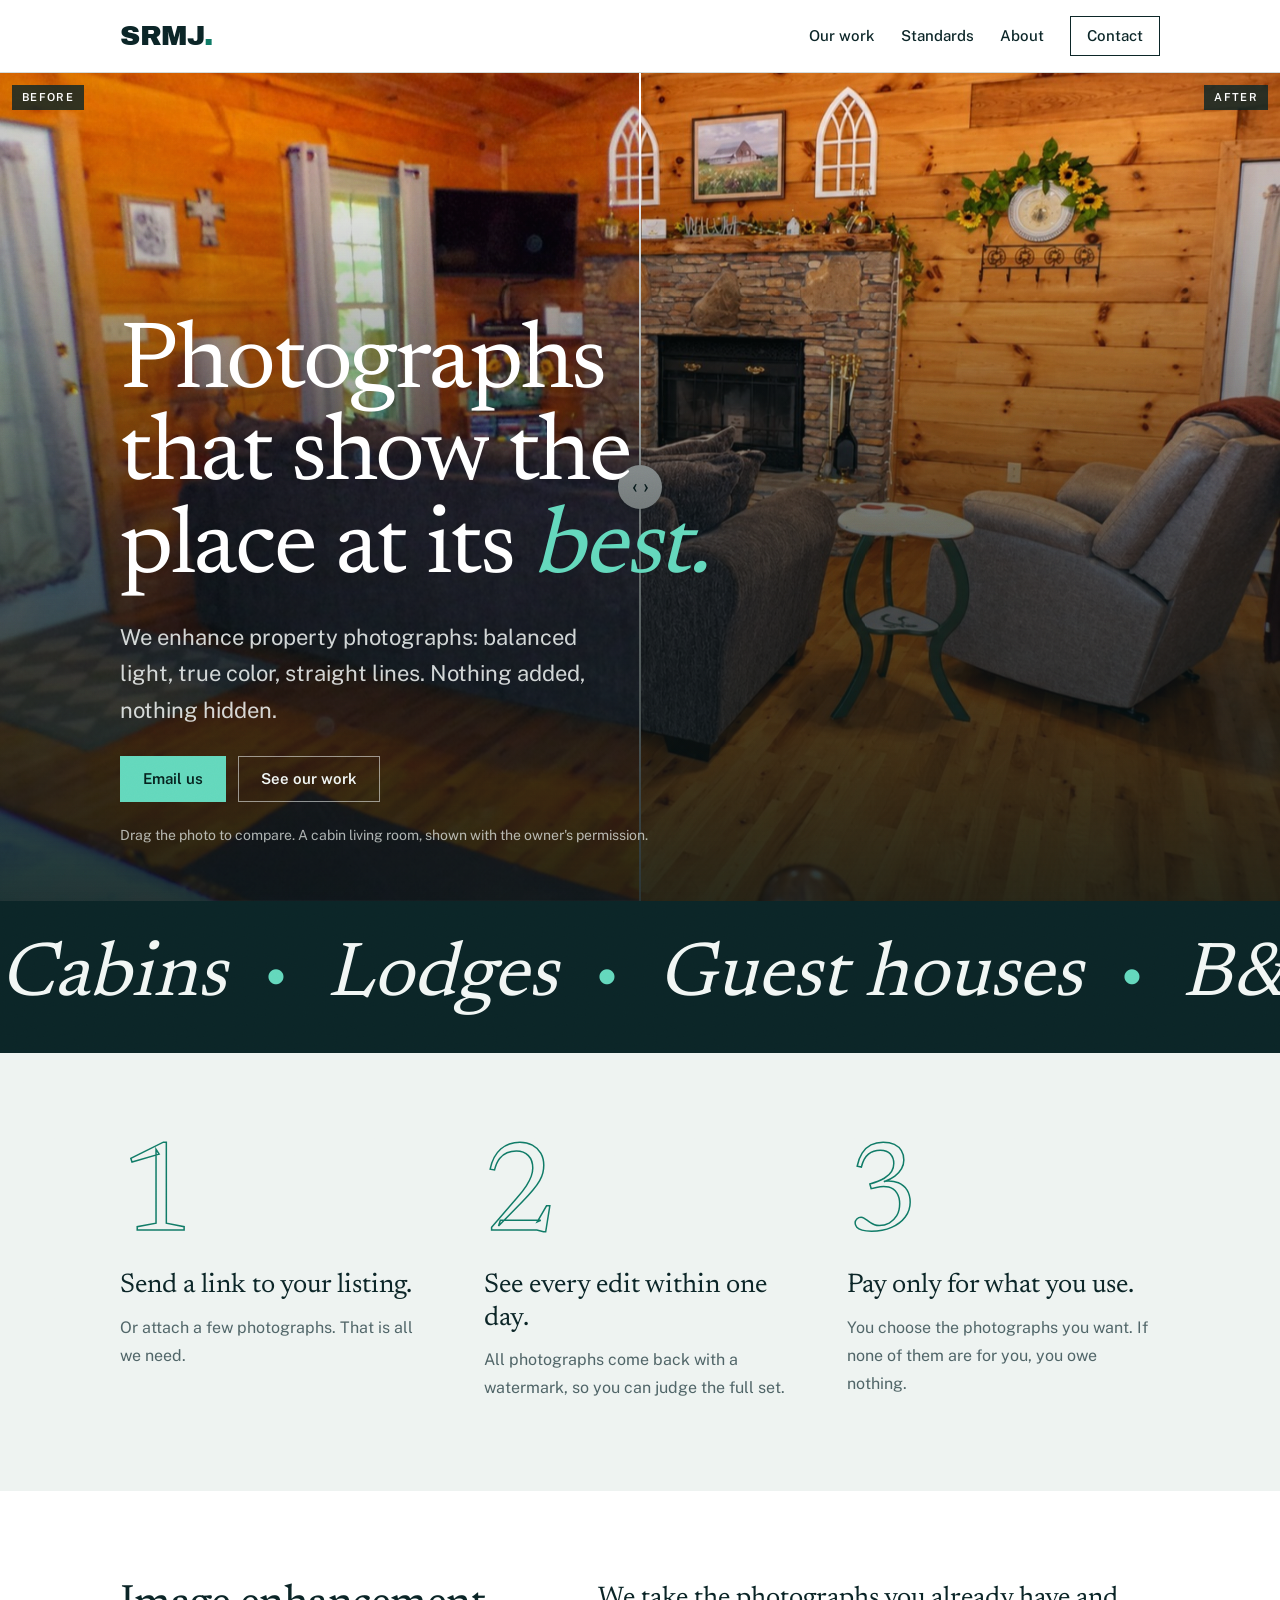
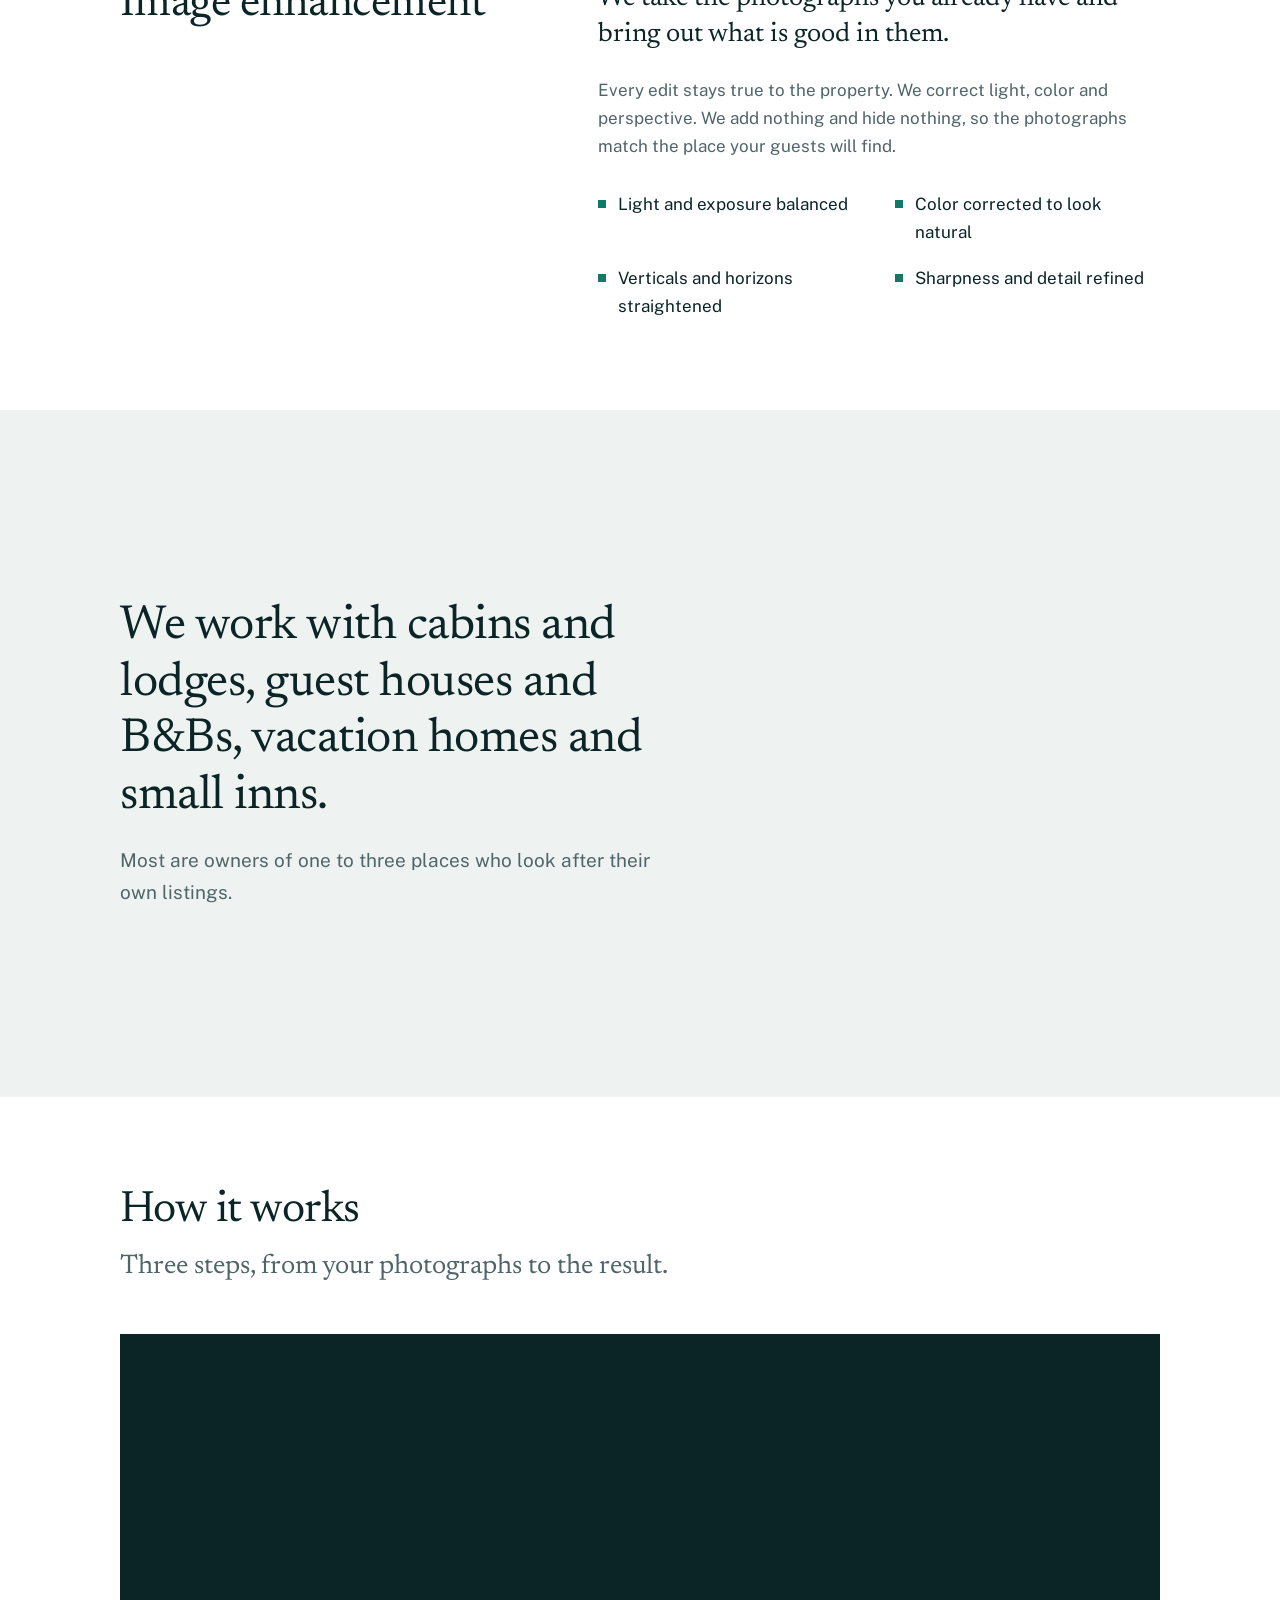
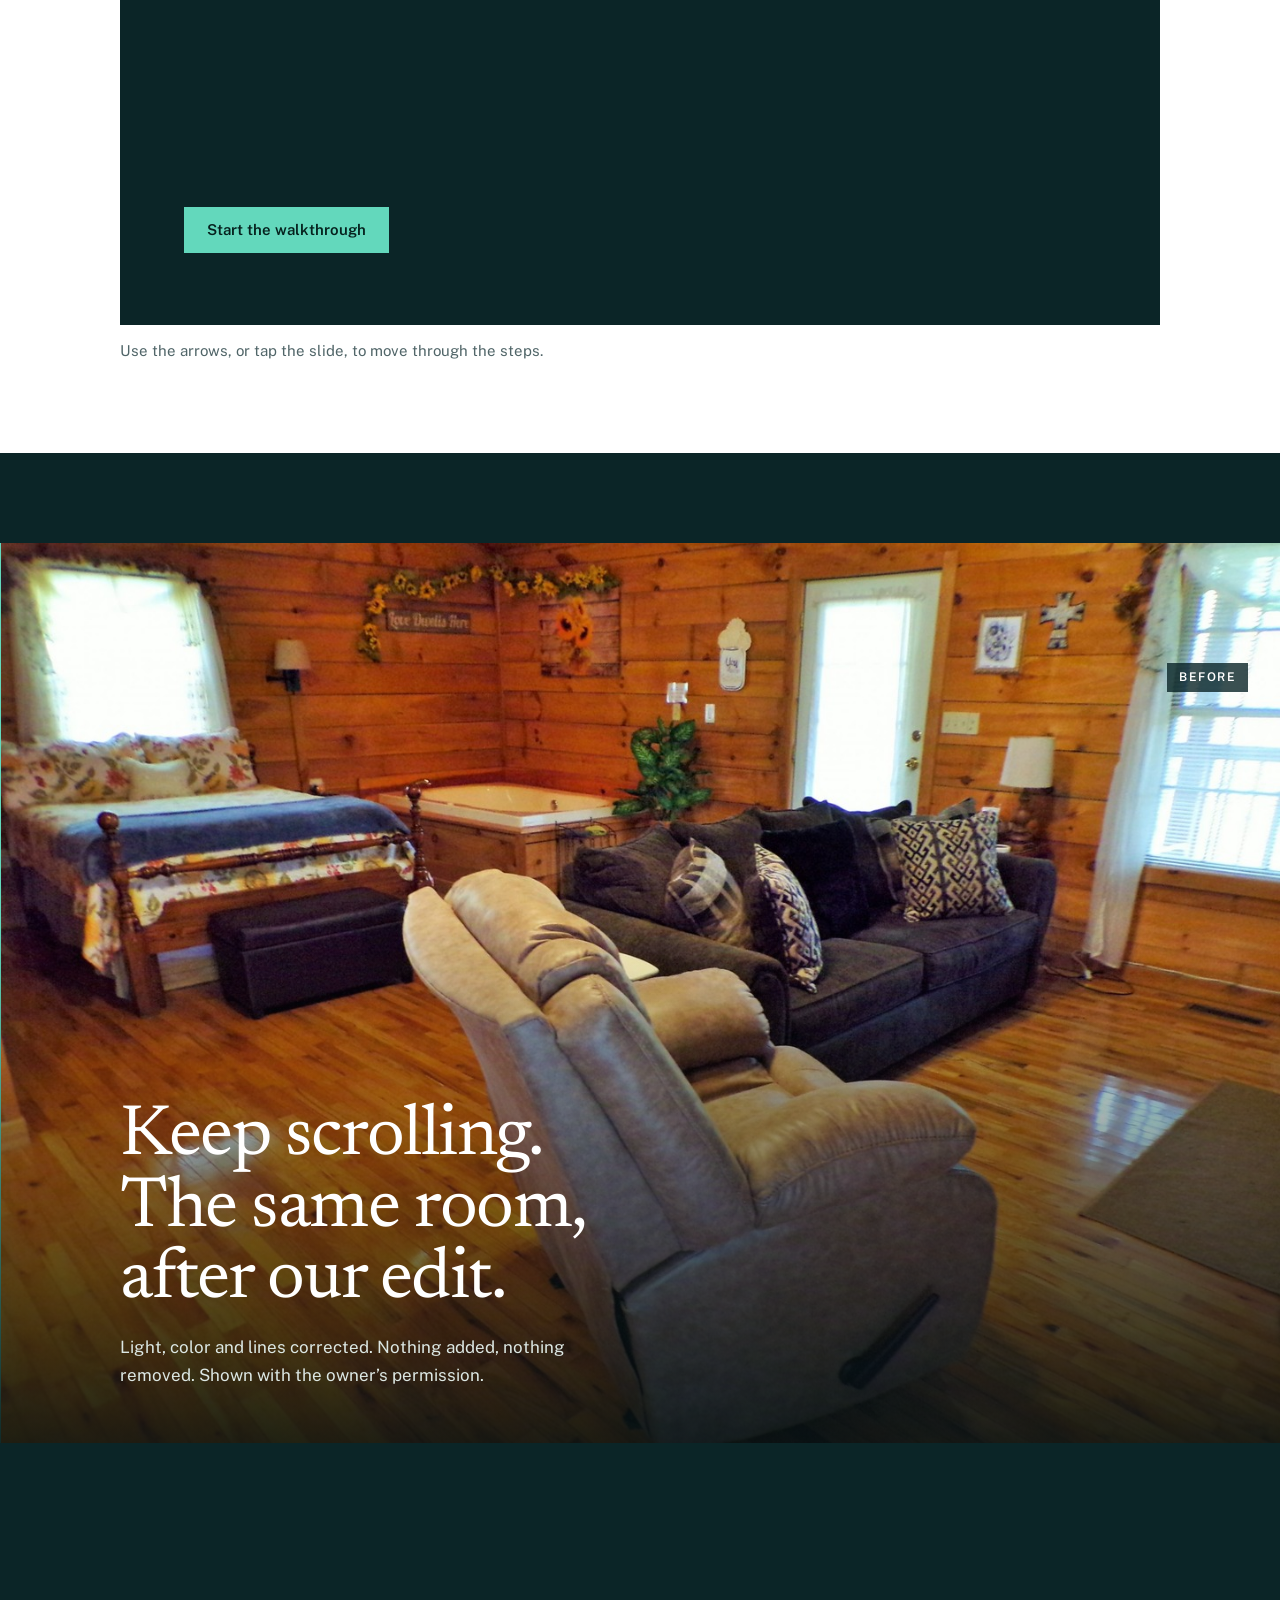
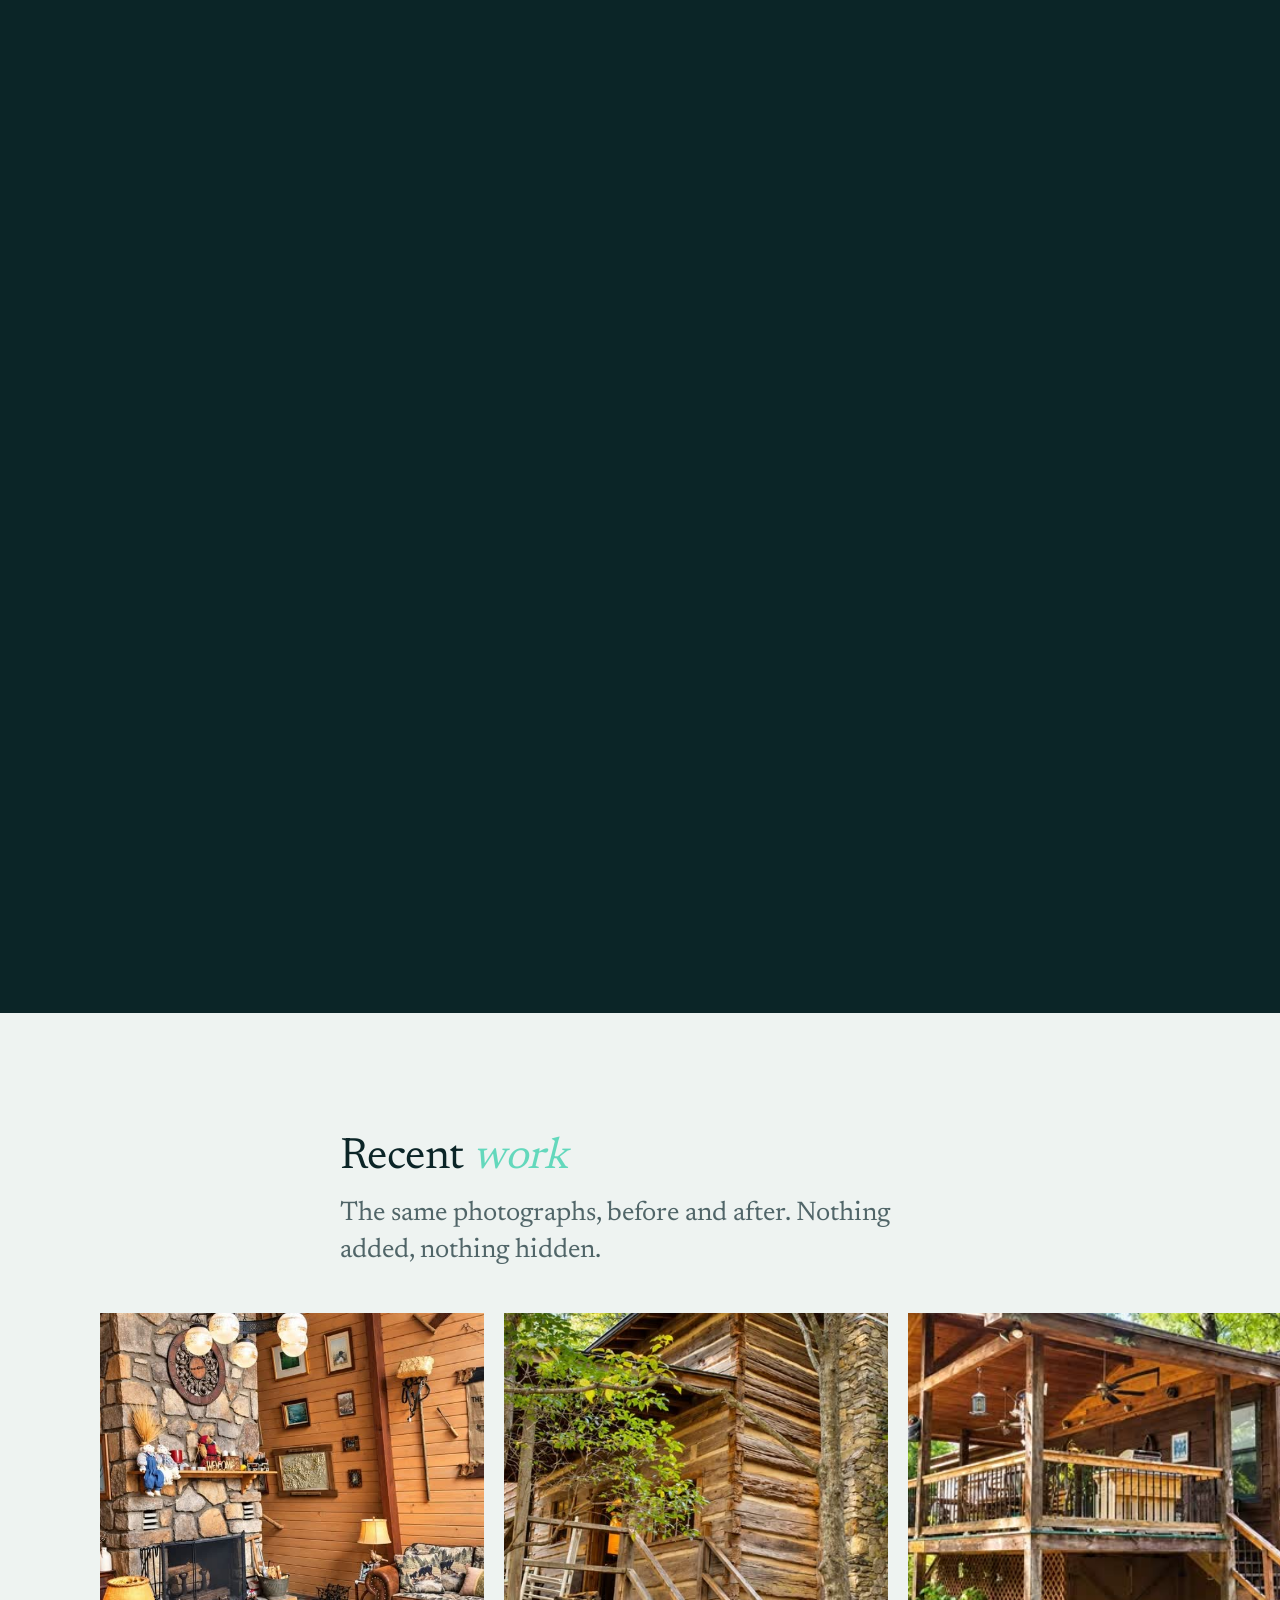
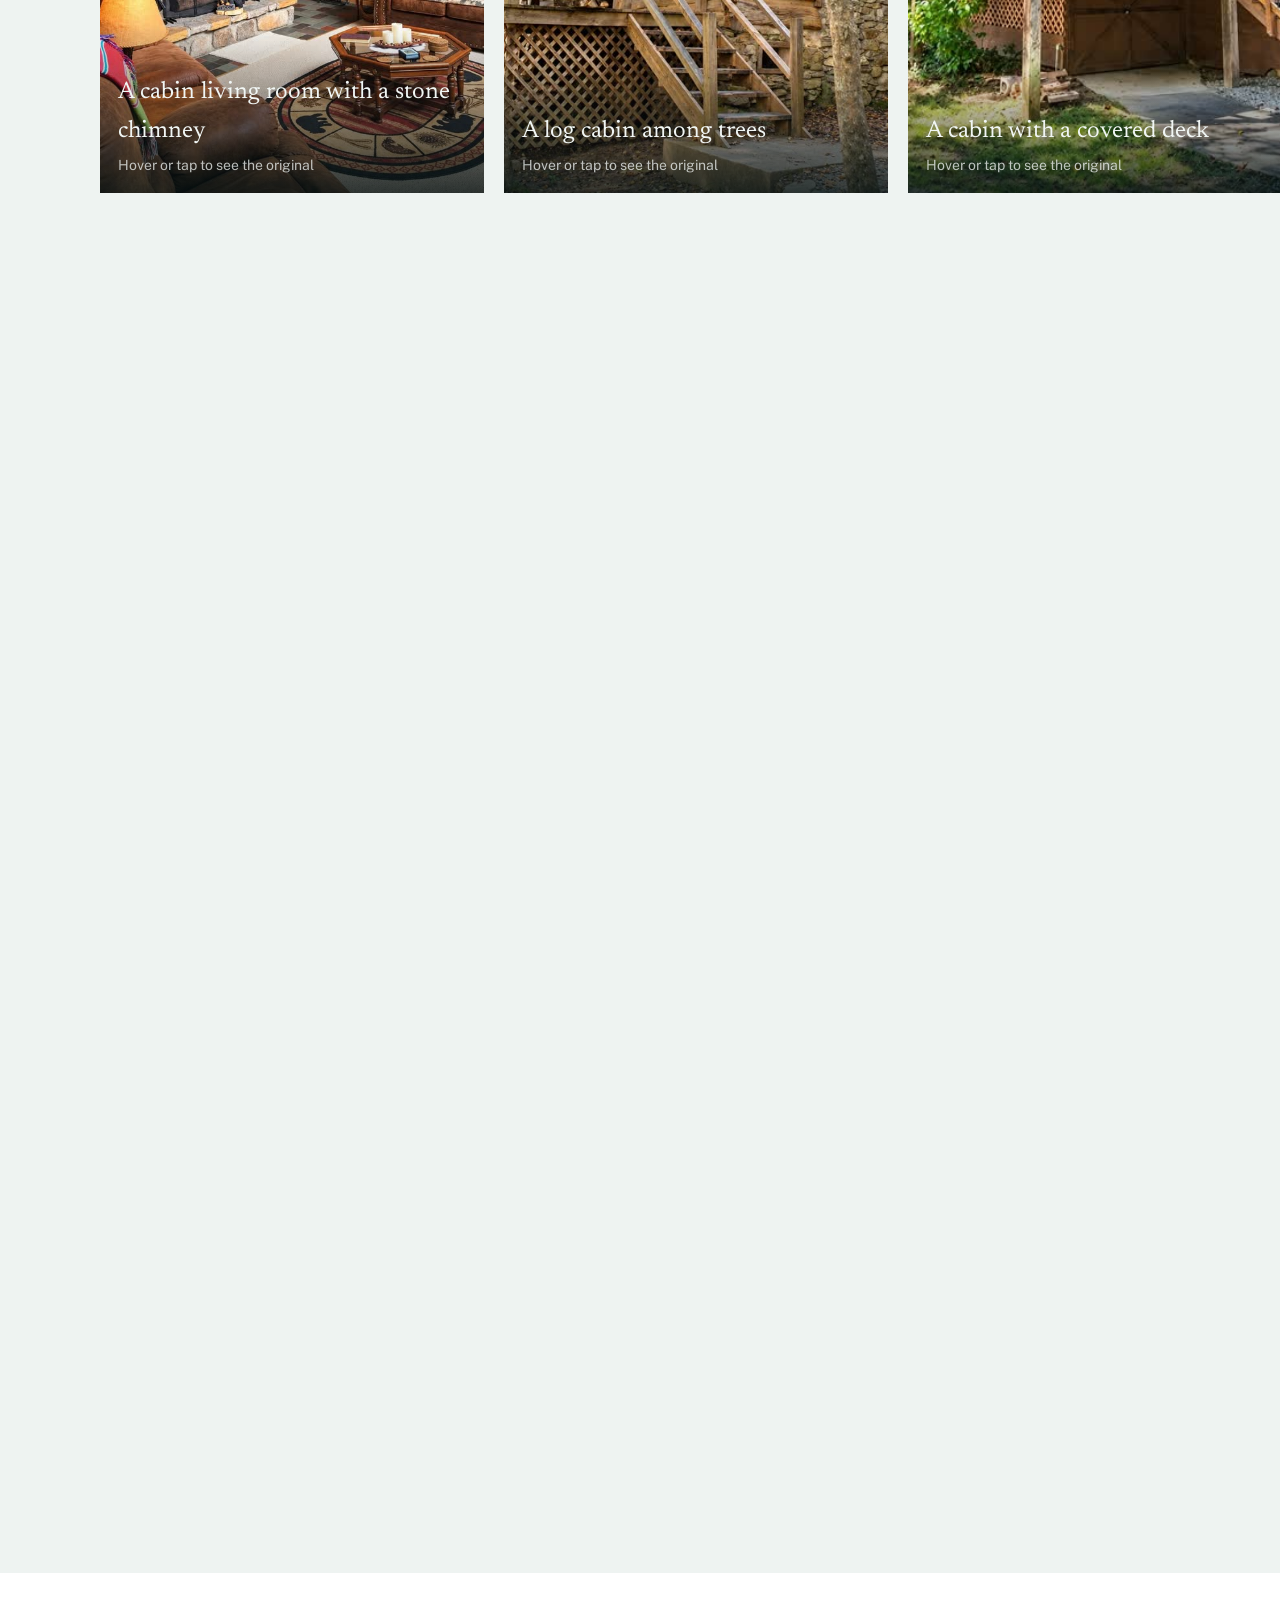
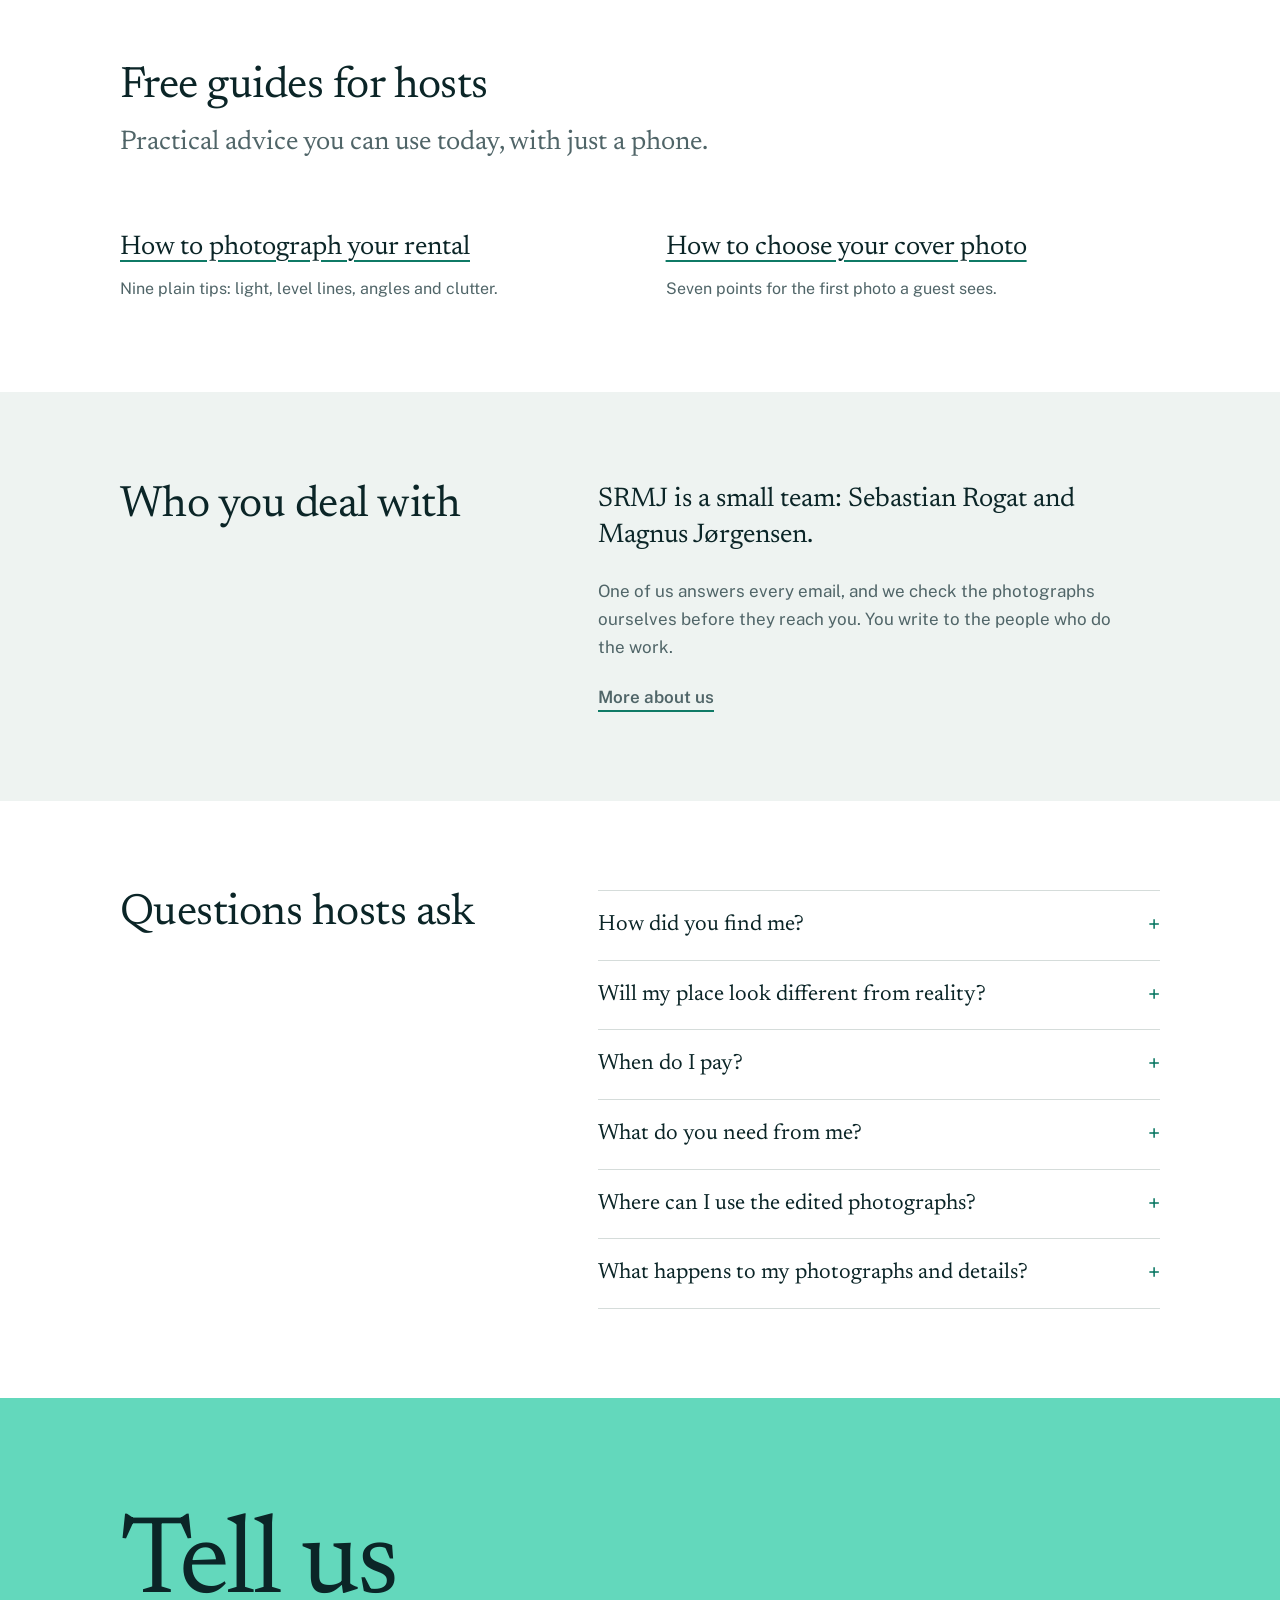
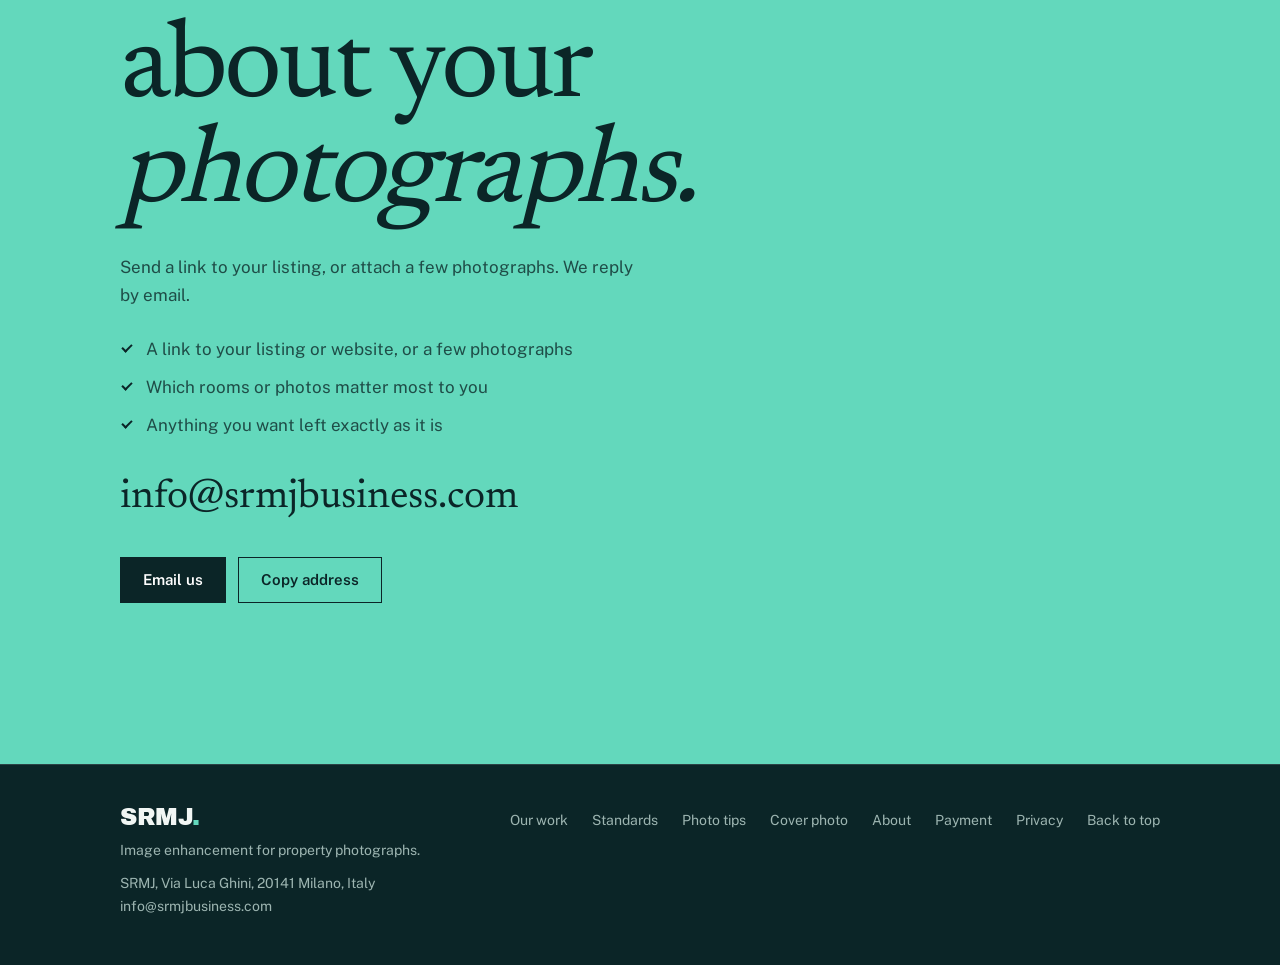
==== commit 0fef29b4: "Design v11: Recent work as a horizontal gallery that slides as you scroll" ====
--- a/index.html
+++ b/index.html
@@ -147,6 +147,18 @@
 .stage-cap{ margin-top:22px; font-size:14px; color:rgba(241,246,244,.7) }
 
 /* v4: gallery of three large examples; hover or tap swaps to the original. */
+.hs-track{ display:flex; gap:clamp(12px,1.6vw,20px); margin-top:clamp(28px,4vw,44px); padding-inline:max(var(--gutter), calc(50vw - 540px)); overflow-x:auto; scroll-snap-type:x mandatory; scrollbar-width:none }
+.hs-track::-webkit-scrollbar{ display:none }
+.hs-track .tile{ flex:0 0 auto; width:min(78vw,520px); aspect-ratio:4/5; scroll-snap-align:start }
+.hs-end{ flex:0 0 auto; width:min(78vw,420px); display:grid; align-content:end; gap:24px; padding:32px; background:#0B2527; color:#F1F6F4; scroll-snap-align:start }
+.hs-end a{ display:grid; gap:6px; text-decoration:none; color:#F1F6F4 }
+.hs-end b{ font-family:var(--display); font-weight:400; font-size:clamp(24px,2.6vw,32px); line-height:1.15 }
+.hs-end span{ color:#9FB5AE; font-size:15px }
+.hs-end a:hover b{ color:#63D8BC }
+.hs-on{ padding-block:0 }
+.hs-on .hs-pin{ position:sticky; top:0; height:100vh; height:100svh; display:flex; flex-direction:column; justify-content:center; overflow:hidden }
+.hs-on .hs-track{ overflow:visible; scroll-snap-type:none; will-change:transform }
+.hs-on .hs-track .tile{ width:clamp(300px,30vw,480px) }
 .bento{ display:grid; grid-template-columns:repeat(2,minmax(0,1fr)); grid-template-rows:auto auto; gap:clamp(12px,1.6vw,20px); margin-top:clamp(32px,4vw,48px) }
 .tile{ position:relative; margin:0; overflow:hidden; background:var(--ph); cursor:pointer; aspect-ratio:4/3 }
 .tile.big{ grid-row:span 2; aspect-ratio:auto }
@@ -269,30 +281,42 @@
     </div>
   </section>
 
-  <section class="mist gallery" aria-labelledby="gal-h">
-    <div class="wrap">
-      <h2 id="gal-h" class="sec-h">Recent work</h2>
-      <p class="lead stack">The same photographs, before and after. Nothing added, nothing hidden.</p>
-      <div class="bento">
-        <figure class="tile big" data-reveal tabindex="0">
-          <img class="t-after" src="work-4-after-700.jpg" srcset="work-4-after-700.jpg 700w, work-4-after.jpg 1080w" sizes="(max-width: 820px) 100vw, 50vw" width="1080" height="1448" alt="After: a cabin living room with a stone chimney." loading="lazy">
-          <img class="t-before" src="work-4-before-700.jpg" srcset="work-4-before-700.jpg 700w, work-4-before.jpg 1080w" sizes="(max-width: 820px) 100vw, 50vw" width="1080" height="1448" alt="Before: a cabin living room with a stone chimney." loading="lazy">
+  <section class="mist gallery hs" aria-labelledby="gal-h">
+    <div class="hs-pin">
+      <div class="wrap hs-head">
+        <h2 id="gal-h" class="sec-h">Recent <em>work</em></h2>
+        <p class="lead stack">The same photographs, before and after. Nothing added, nothing hidden.</p>
+      </div>
+      <div class="hs-track">
+        <figure class="tile" tabindex="0">
+          <img class="t-after" src="work-4-after-700.jpg" srcset="work-4-after-700.jpg 700w, work-4-after.jpg 1080w" sizes="(max-width: 820px) 80vw, 520px" width="1080" height="1448" alt="After: a cabin living room with a stone chimney." loading="lazy">
+          <img class="t-before" src="work-4-before-700.jpg" srcset="work-4-before-700.jpg 700w, work-4-before.jpg 1080w" sizes="(max-width: 820px) 80vw, 520px" width="1080" height="1448" alt="Before: a cabin living room with a stone chimney." loading="lazy">
           <figcaption><b>A cabin living room with a stone chimney</b><span>Hover or tap to see the original</span></figcaption>
         </figure>
-        <figure class="tile " data-reveal tabindex="0">
-          <img class="t-after" src="work-2-after-700.jpg" srcset="work-2-after-700.jpg 700w, work-2-after.jpg 1186w" sizes="(max-width: 820px) 100vw, 50vw" width="1186" height="1192" alt="After: a log cabin among trees." loading="lazy">
-          <img class="t-before" src="work-2-before-700.jpg" srcset="work-2-before-700.jpg 700w, work-2-before.jpg 1186w" sizes="(max-width: 820px) 100vw, 50vw" width="1186" height="1192" alt="Before: a log cabin among trees." loading="lazy">
+        <figure class="tile" tabindex="0">
+          <img class="t-after" src="work-2-after-700.jpg" srcset="work-2-after-700.jpg 700w, work-2-after.jpg 1186w" sizes="(max-width: 820px) 80vw, 520px" width="1186" height="1192" alt="After: a log cabin among trees." loading="lazy">
+          <img class="t-before" src="work-2-before-700.jpg" srcset="work-2-before-700.jpg 700w, work-2-before.jpg 1186w" sizes="(max-width: 820px) 80vw, 520px" width="1186" height="1192" alt="Before: a log cabin among trees." loading="lazy">
           <figcaption><b>A log cabin among trees</b><span>Hover or tap to see the original</span></figcaption>
         </figure>
-        <figure class="tile " data-reveal tabindex="0">
-          <img class="t-after" src="work-5-after-700.jpg" srcset="work-5-after-700.jpg 700w, work-5-after.jpg 1186w" sizes="(max-width: 820px) 100vw, 50vw" width="1186" height="835" alt="After: a cabin with a covered deck." loading="lazy">
-          <img class="t-before" src="work-5-before-700.jpg" srcset="work-5-before-700.jpg 700w, work-5-before.jpg 1186w" sizes="(max-width: 820px) 100vw, 50vw" width="1186" height="835" alt="Before: a cabin with a covered deck." loading="lazy">
+        <figure class="tile" tabindex="0">
+          <img class="t-after" src="work-5-after-700.jpg" srcset="work-5-after-700.jpg 700w, work-5-after.jpg 1186w" sizes="(max-width: 820px) 80vw, 520px" width="1186" height="835" alt="After: a cabin with a covered deck." loading="lazy">
+          <img class="t-before" src="work-5-before-700.jpg" srcset="work-5-before-700.jpg 700w, work-5-before.jpg 1186w" sizes="(max-width: 820px) 80vw, 520px" width="1186" height="835" alt="Before: a cabin with a covered deck." loading="lazy">
           <figcaption><b>A cabin with a covered deck</b><span>Hover or tap to see the original</span></figcaption>
         </figure>
-      </div>
-      <div class="links">
-        <a href="our-work"><b>See all our work</b><span>Seven properties, before and after.</span></a>
-        <a href="article"><b>How we edit a photograph</b><span>What we correct, and what we never do.</span></a>
+        <figure class="tile" tabindex="0">
+          <img class="t-after" src="work-3-after-700.jpg" srcset="work-3-after-700.jpg 700w, work-3-after.jpg 1186w" sizes="(max-width: 820px) 80vw, 520px" width="1186" height="773" alt="After: a living room with a stone fireplace." loading="lazy">
+          <img class="t-before" src="work-3-before-700.jpg" srcset="work-3-before-700.jpg 700w, work-3-before.jpg 1186w" sizes="(max-width: 820px) 80vw, 520px" width="1186" height="773" alt="Before: a living room with a stone fireplace." loading="lazy">
+          <figcaption><b>A living room with a stone fireplace</b><span>Hover or tap to see the original</span></figcaption>
+        </figure>
+        <figure class="tile" tabindex="0">
+          <img class="t-after" src="work-1-after-700.jpg" srcset="work-1-after-700.jpg 700w, work-1-after.jpg 1186w" sizes="(max-width: 820px) 80vw, 520px" width="1186" height="895" alt="After: a hot tub with a view of the fields." loading="lazy">
+          <img class="t-before" src="work-1-before-700.jpg" srcset="work-1-before-700.jpg 700w, work-1-before.jpg 1186w" sizes="(max-width: 820px) 80vw, 520px" width="1186" height="895" alt="Before: a hot tub with a view of the fields." loading="lazy">
+          <figcaption><b>A hot tub with a view of the fields</b><span>Hover or tap to see the original</span></figcaption>
+        </figure>
+        <div class="hs-end">
+          <a href="our-work"><b>See all our work</b><span>Seven properties, before and after.</span></a>
+          <a href="article"><b>How we edit a photograph</b><span>What we correct, and what we never do.</span></a>
+        </div>
       </div>
     </div>
   </section>
--- a/site.css
+++ b/site.css
@@ -222,3 +222,30 @@
 .band.contact .send{ color:#0B2527 }
 .band.contact .send li::before{ border-color:#0B2527 }
 .band.contact .copied{ color:#0B2527 }
+
+/* v7: custom drag cursor over before/after sliders (mouse only). */
+.drag-cur{ position:fixed; left:0; top:0; z-index:50; width:84px; height:84px; margin:-42px 0 0 -42px; display:grid; place-items:center; border-radius:50%; background:#63D8BC; color:#0B2527; font:600 13px/1 var(--body); letter-spacing:.08em; text-transform:uppercase; pointer-events:none; transform:scale(0); transition:transform .25s cubic-bezier(.2,.8,.2,1) }
+.drag-cur.on{ transform:scale(1) }
+.drag-cur.down{ transform:scale(.82) }
+@media (hover:hover) and (pointer:fine){ .cmp.has-cur, .cmp.has-cur input{ cursor:none } }
+.btn.mag{ transition:color .35s ease, translate .25s cubic-bezier(.2,.8,.2,1) }
+
+/* v8: mesh gradient canvas (Paper Shaders) sits behind the band content; full width even inside the .wrap column. */
+.has-shader{ position:relative; isolation:isolate }
+.has-shader > canvas{ position:absolute !important; top:0; bottom:0; height:100% !important; left:calc(50% - 50vw) !important; width:100vw !important; z-index:-1; pointer-events:none }
+.ahead.has-shader > canvas{ left:0 !important; width:100% !important }
+
+/* v9: Our work header image trail. Each photo pops in, then shrinks and fades. */
+.trail{ position:absolute; z-index:2; width:clamp(140px,14vw,220px); aspect-ratio:4/5; margin:-110px 0 0 -90px; overflow:hidden; pointer-events:none; box-shadow:0 18px 40px rgba(6,18,19,.45); animation:trail 1.1s cubic-bezier(.2,.8,.2,1) forwards }
+.phead .trail img{ position:absolute; inset:0; width:100%; height:100%; object-fit:cover; animation:none; transform:scale(1.22); transform-origin:100% 100% }
+@keyframes trail{ 0%{ opacity:0; transform:scale(.6) rotate(var(--rot)) } 18%{ opacity:1; transform:scale(1) rotate(var(--rot)) } 70%{ opacity:1 } 100%{ opacity:0; transform:scale(.85) translateY(30px) rotate(var(--rot)) } }
+.phead .phead-copy{ z-index:3 }
+
+/* v10: soft mint spotlight that follows the mouse over dark bands (idea from Cursify). */
+.spot{ position:relative }
+.spot::after{ content:""; position:absolute; top:0; bottom:0; left:0; right:0; z-index:1; pointer-events:none; opacity:0; transition:opacity .4s ease;
+  background:radial-gradient(520px circle at var(--mx,50%) var(--my,50%), rgba(99,216,188,.42), rgba(99,216,188,.12) 38%, transparent 70%); mix-blend-mode:screen }
+.intro.ink.spot::after{ left:calc(50% - 50vw); right:auto; width:100vw }
+.spot.lit::after{ opacity:1 }
+.spot > *{ position:relative; z-index:2 }
+.spot > canvas{ z-index:-1 }
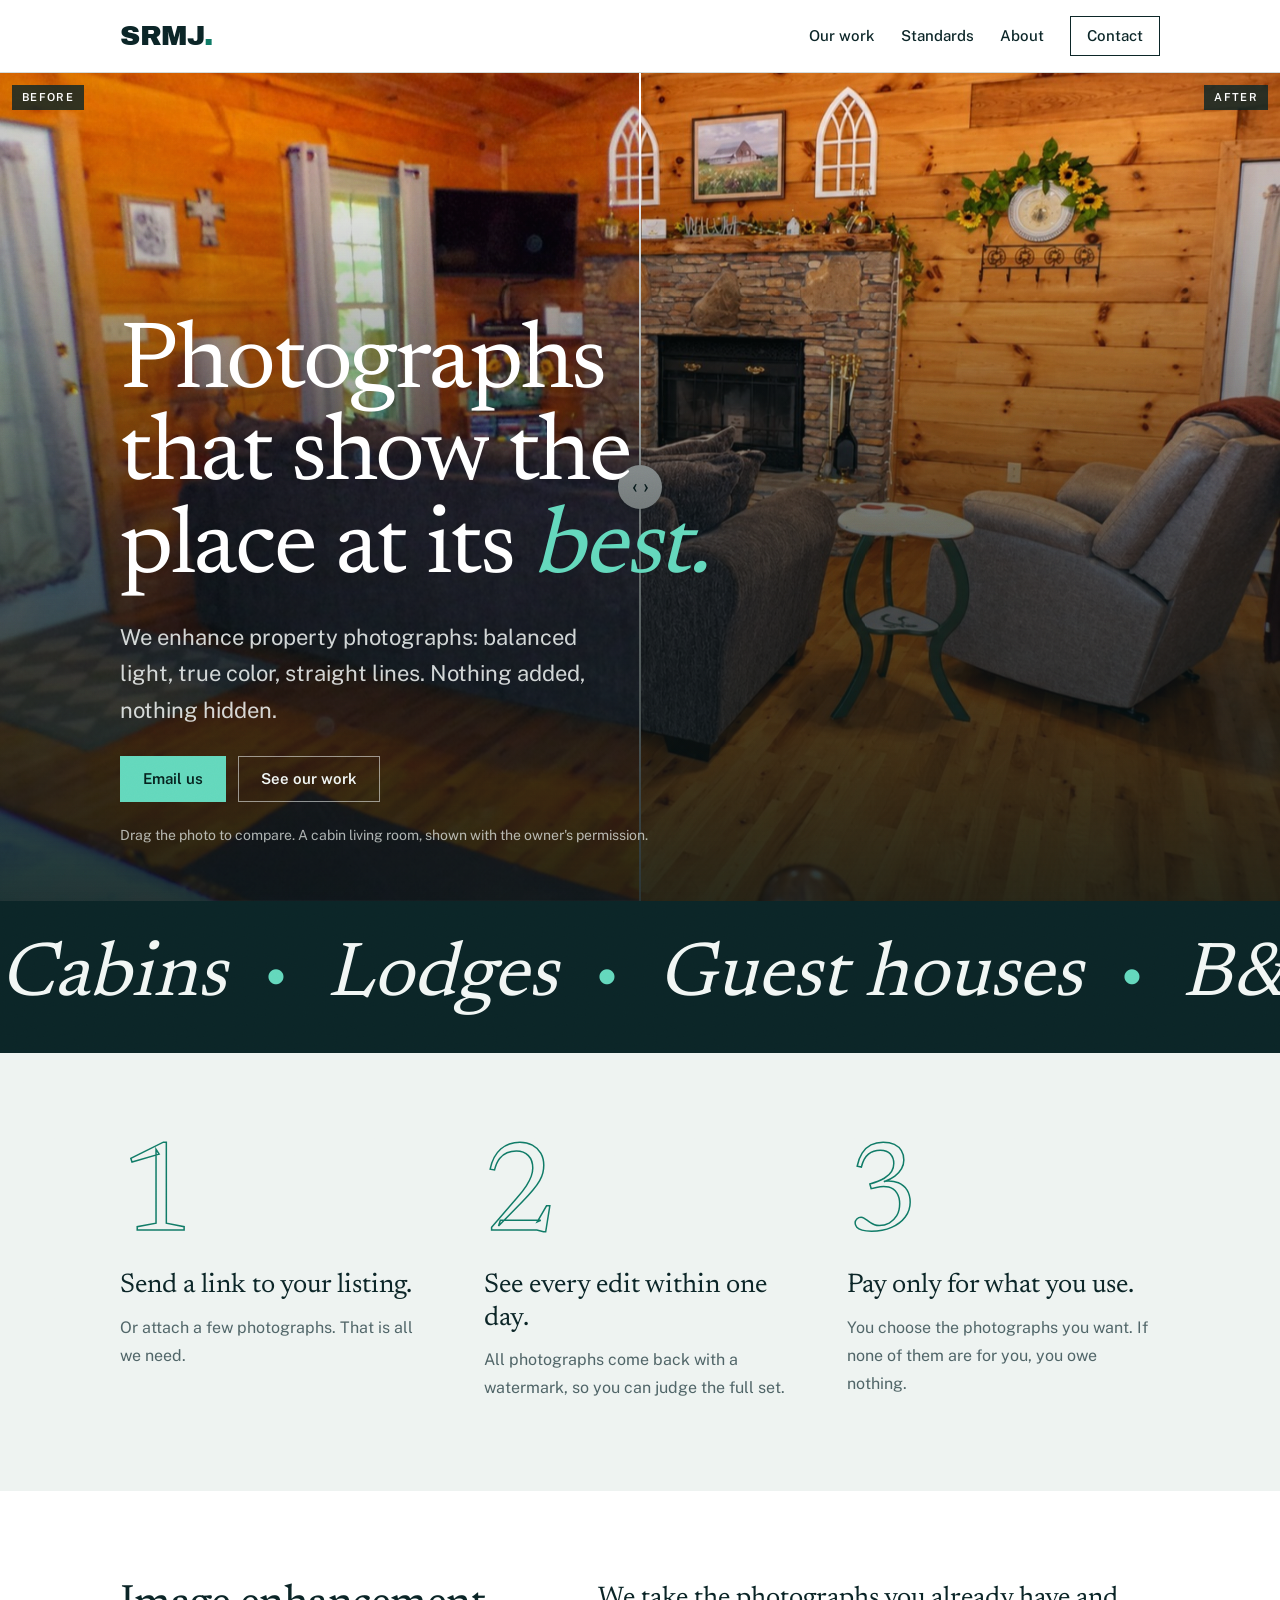
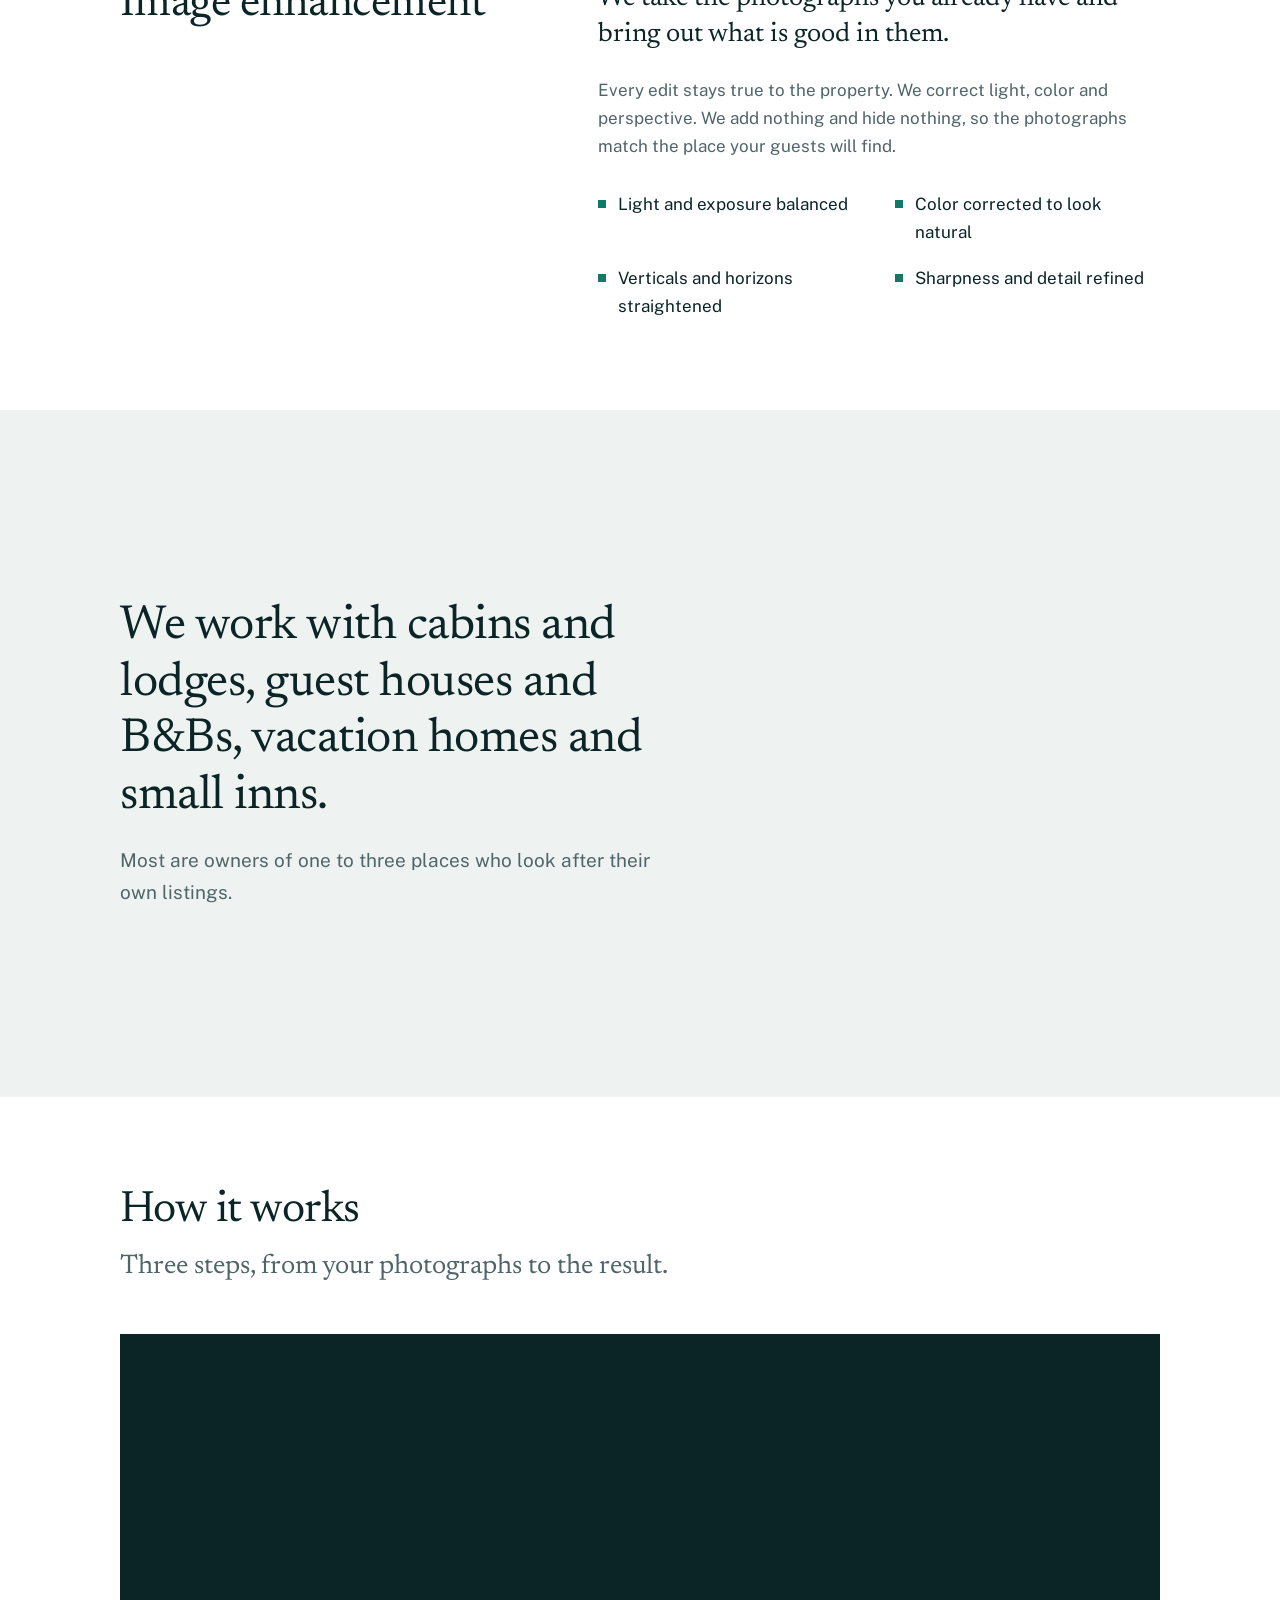
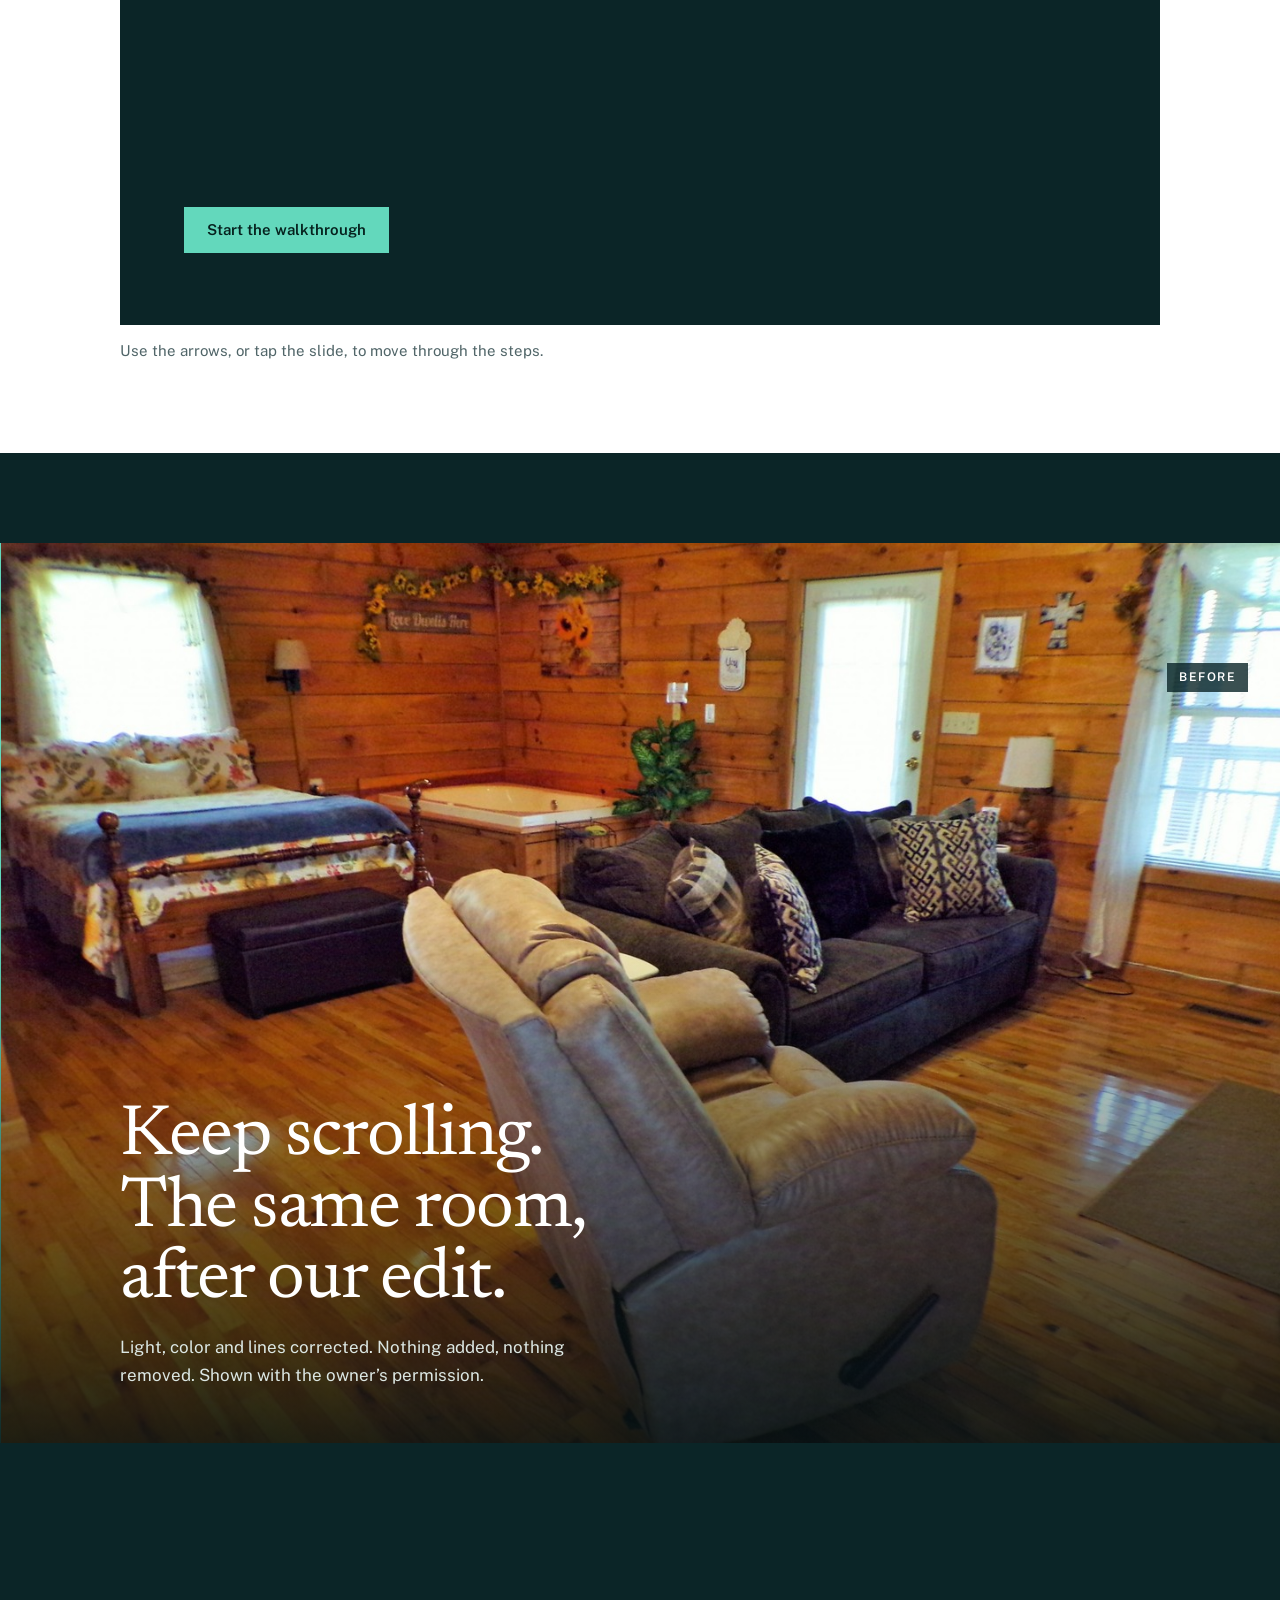
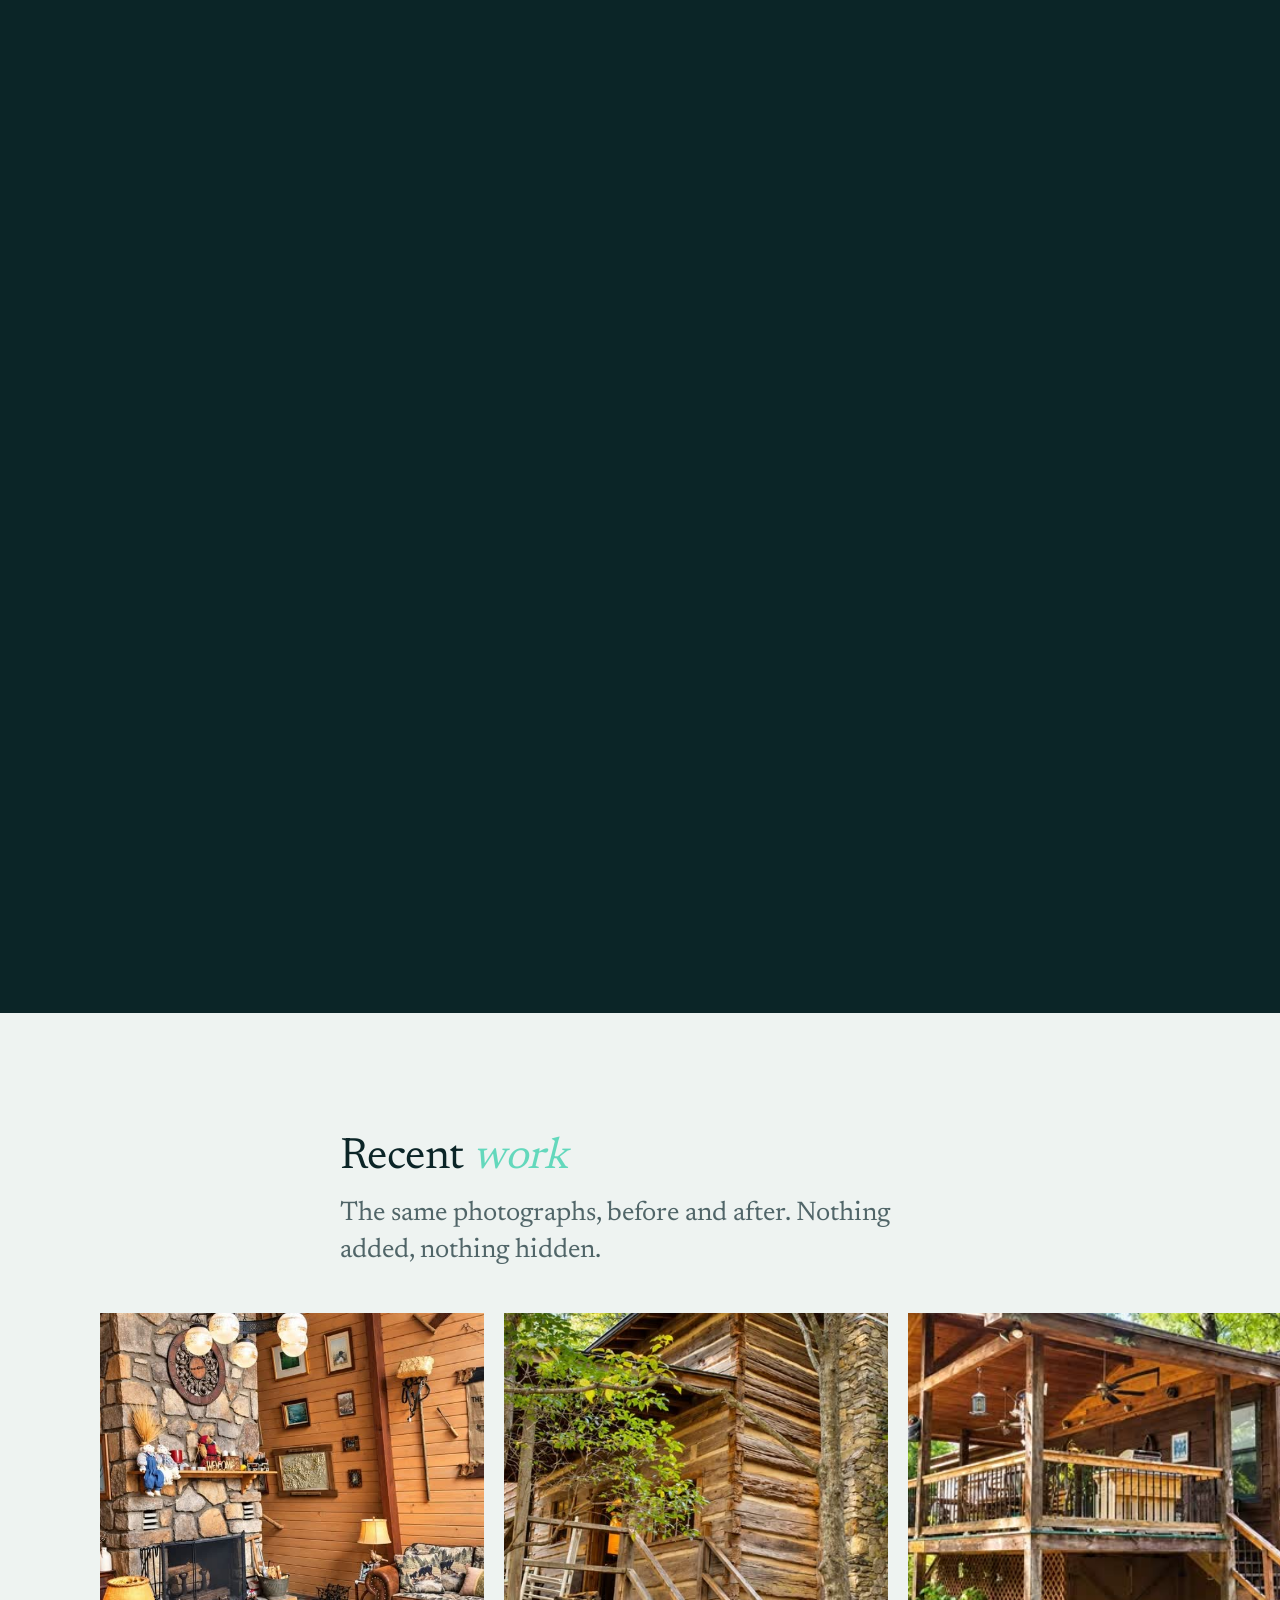
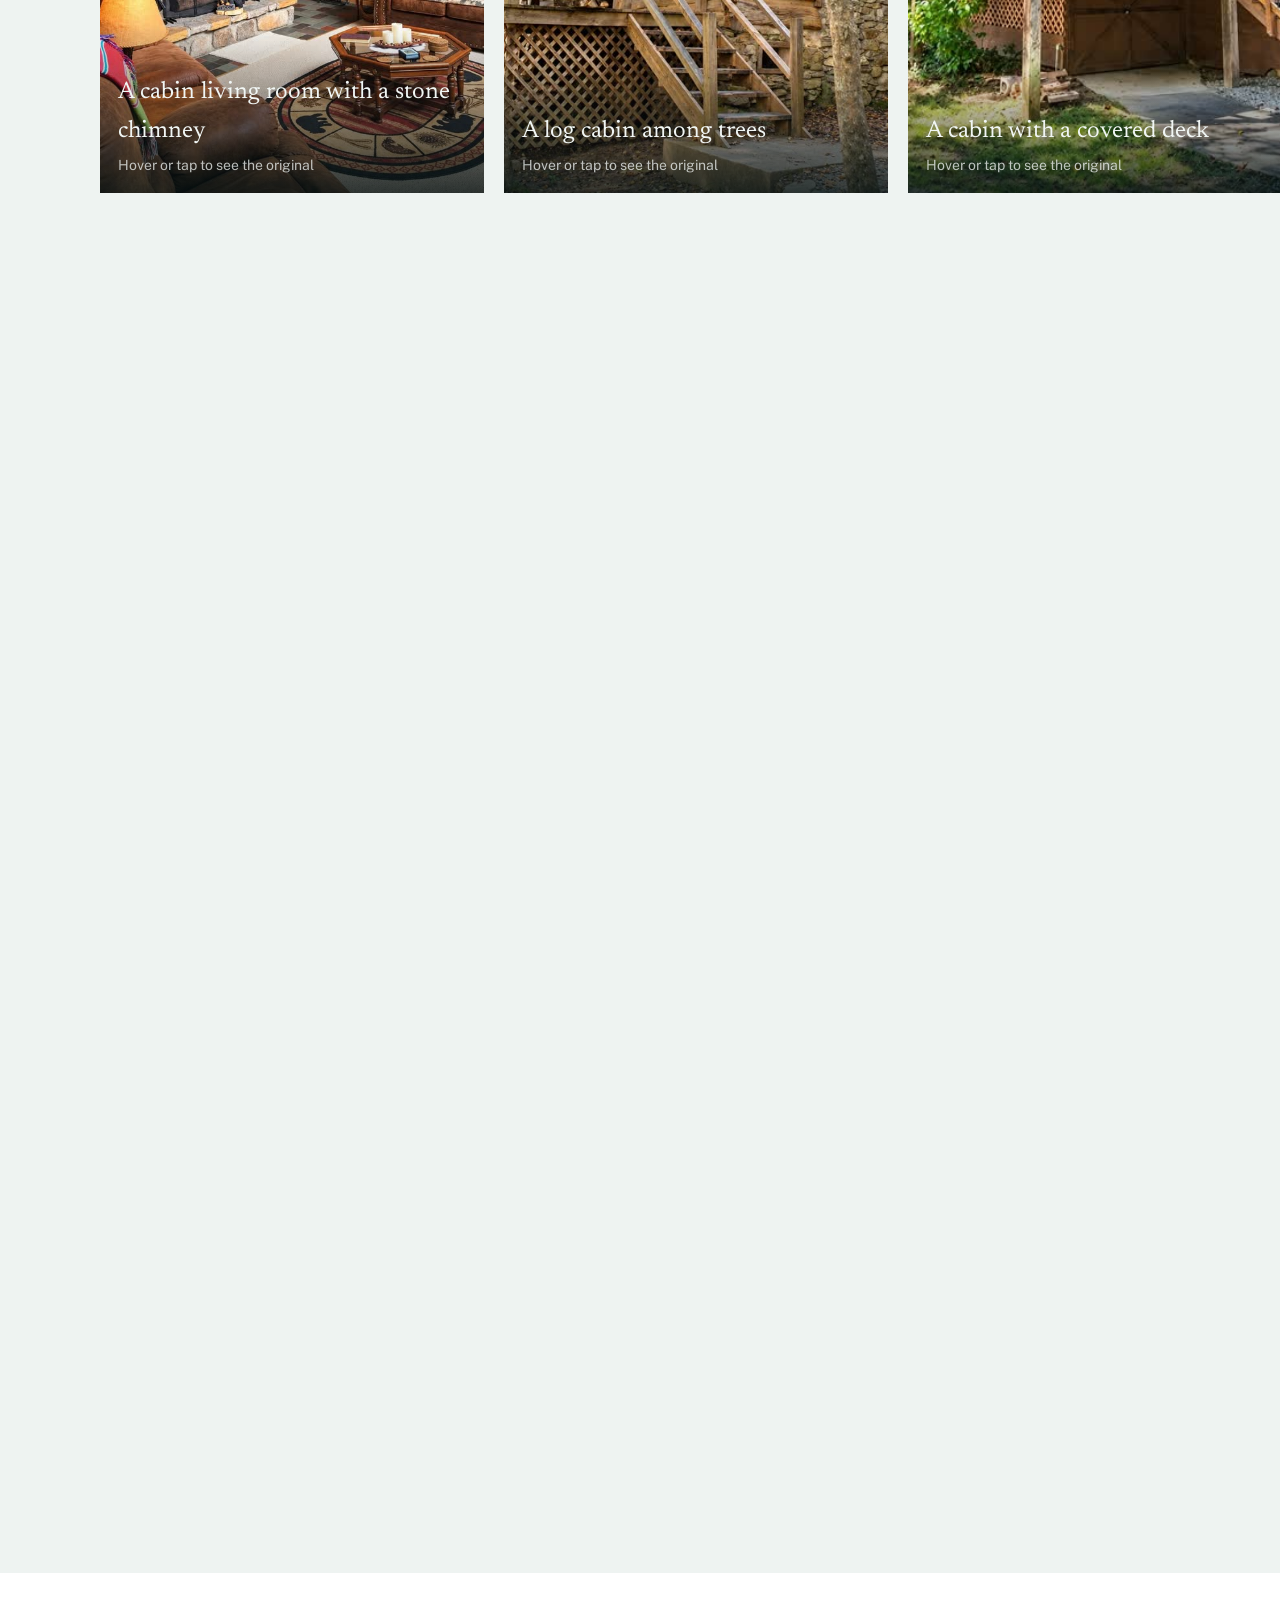
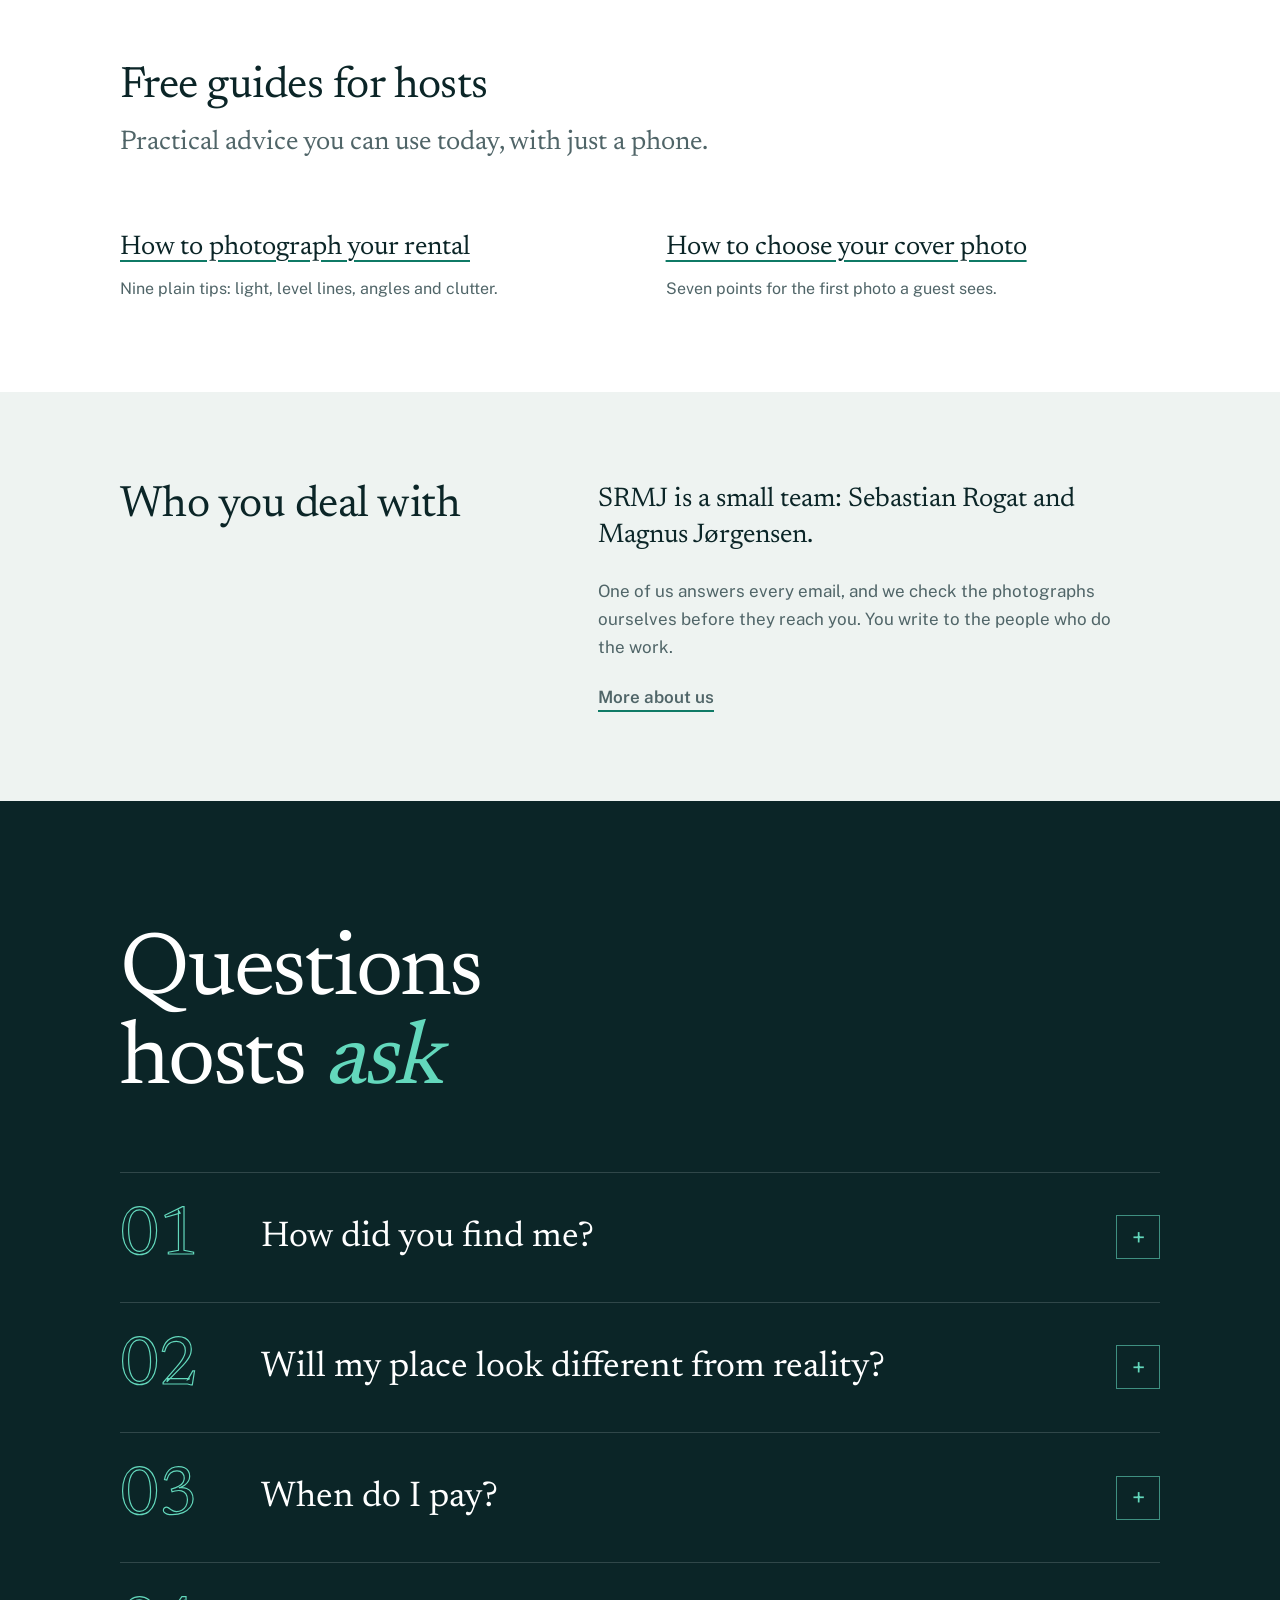
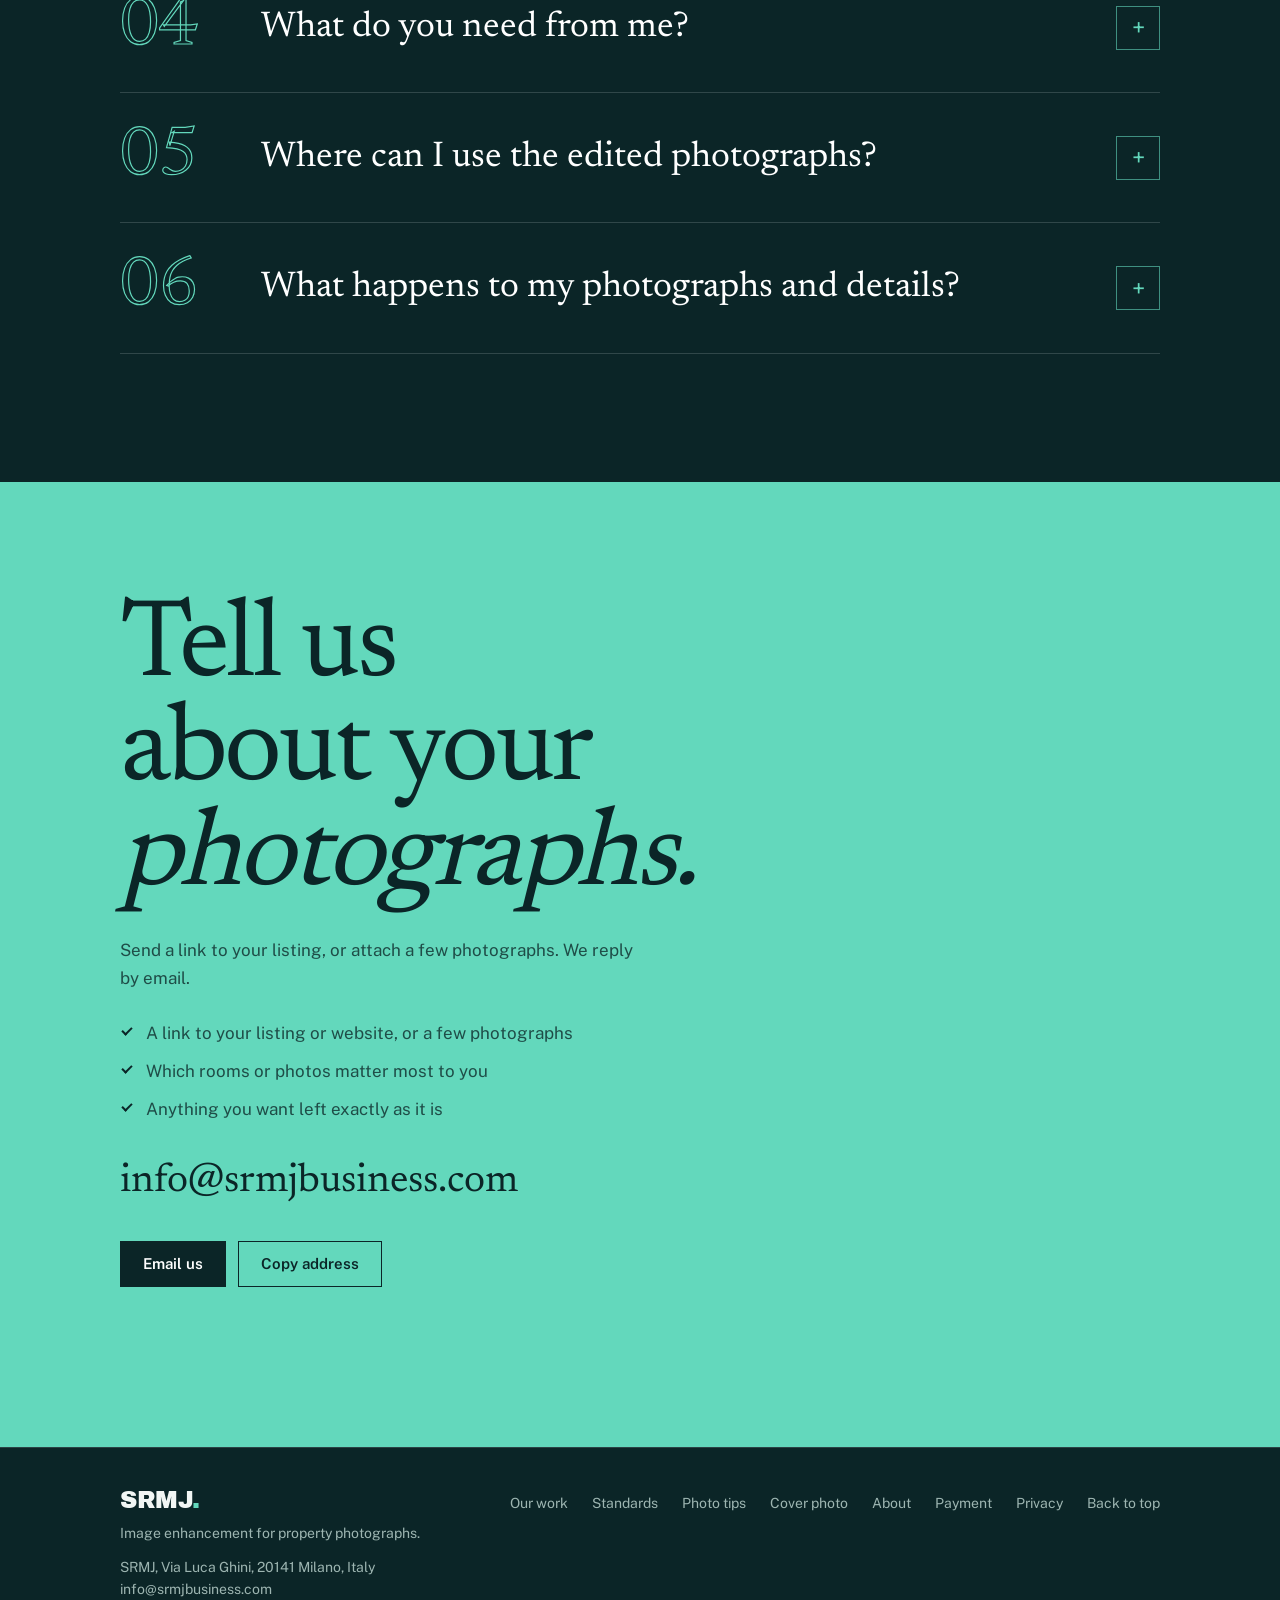
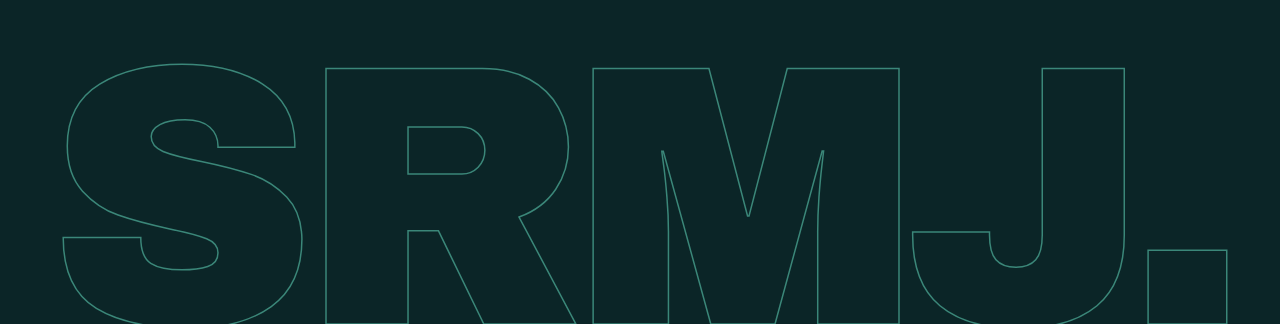
==== commit 0989e556: "Design v13: bold dark FAQ with big outlined numbers and smooth open" ====
--- a/index.html
+++ b/index.html
@@ -110,6 +110,25 @@
   .mbar.on{ transform:none }
 }
 @media (prefers-reduced-motion: reduce){ .mbar{ transition:none } }
+.faqx{ background:#0B2527; color:#F1F6F4; padding-block:clamp(72px,10vw,140px) }
+.faqx h2{ font-size:clamp(44px,7vw,96px); line-height:1; letter-spacing:-.025em; color:#fff; max-width:12ch; margin-bottom:clamp(32px,5vw,64px) }
+.faqx .faq{ counter-reset:q }
+.faqx .faq details{ counter-increment:q; border-bottom:1px solid rgba(241,246,244,.16) }
+.faqx .faq details:first-child{ border-top:1px solid rgba(241,246,244,.16) }
+.faqx .faq summary{ display:grid; grid-template-columns:clamp(64px,9vw,120px) minmax(0,1fr) auto; align-items:center; gap:clamp(12px,2vw,28px); padding:clamp(20px,2.6vw,30px) 0; font-size:clamp(22px,2.8vw,36px); line-height:1.15; color:#fff; transition:color .3s ease, padding-left .35s cubic-bezier(.2,.8,.2,1) }
+.faqx .faq summary::before{ content:counter(q, decimal-leading-zero); font-family:var(--display); font-size:clamp(40px,5.4vw,72px); line-height:1; color:transparent; -webkit-text-stroke:1.2px #63D8BC }
+.faqx .faq summary::after{ content:"+"; width:44px; height:44px; display:grid; place-items:center; border:1px solid rgba(99,216,188,.6); color:#63D8BC; font-size:24px; transition:transform .35s cubic-bezier(.2,.8,.2,1), background .3s ease, color .3s ease }
+.faqx .faq details[open] summary::after{ content:"\2212"; background:#63D8BC; color:#0B2527 }
+.faqx .faq summary:hover{ color:#63D8BC; padding-left:8px }
+.faqx .faq details p{ padding:0 0 clamp(22px,3vw,34px) calc(clamp(64px,9vw,120px) + clamp(12px,2vw,28px)); color:#C9D8D3; font-size:clamp(17px,1.6vw,19px); max-width:calc(60ch + 140px) }
+.faqx .faq a{ color:#63D8BC; text-decoration-color:#63D8BC }
+.faqx :focus-visible{ outline-color:#63D8BC }
+@supports selector(::details-content){ @media (prefers-reduced-motion: no-preference){
+  .faqx .faq details{ interpolate-size:allow-keywords }
+  .faqx .faq details::details-content{ height:0; overflow:clip; transition:height .45s cubic-bezier(.2,.8,.2,1), content-visibility .45s allow-discrete }
+  .faqx .faq details[open]::details-content{ height:auto }
+} }
+@media (max-width:640px){ .faqx .faq summary{ grid-template-columns:48px minmax(0,1fr) auto } .faqx .faq details p{ padding-left:0 } }
 .faq details{ border-bottom:1px solid var(--line) }
 .faq details:first-child{ border-top:1px solid var(--line) }
 .faq summary{ display:flex; justify-content:space-between; gap:16px; padding:20px 0; cursor:pointer; list-style:none; font-family:var(--display); font-size:clamp(19px,2vw,22px); line-height:1.3 }
@@ -343,9 +362,9 @@
     </div>
   </section>
 
-  <section id="faq" aria-labelledby="faq-h">
-    <div class="wrap cols">
-      <h2 id="faq-h">Questions hosts ask</h2>
+  <section id="faq" class="faqx" aria-labelledby="faq-h">
+    <div class="wrap">
+      <h2 id="faq-h">Questions hosts <em>ask</em></h2>
       <div class="faq">
         <details>
           <summary>How did you find me?</summary>
--- a/site.css
+++ b/site.css
@@ -249,3 +249,14 @@
 .spot.lit::after{ opacity:1 }
 .spot > *{ position:relative; z-index:2 }
 .spot > canvas{ z-index:-1 }
+
+/* v12: giant outlined SRMJ wordmark closing every page; it slides up into place as the footer scrolls in. */
+.site-foot{ overflow:hidden }
+.site-foot::after{ content:"SRMJ."; display:block; font-family:var(--mark); font-size:clamp(96px,29vw,440px); line-height:.78; letter-spacing:-.045em; text-align:center; white-space:nowrap; color:transparent; -webkit-text-stroke:1.5px rgba(99,216,188,.55); margin-bottom:-.06em; padding-top:8px; pointer-events:none; user-select:none }
+@supports (animation-timeline: view()){
+  @media (prefers-reduced-motion: no-preference){
+    .site-foot::after{ animation:wordmark linear both; animation-timeline:view(); animation-range:entry 0% cover 45% }
+    @keyframes wordmark{ from{ transform:translateY(45%); opacity:.2 } to{ transform:none; opacity:1 } }
+  }
+}
+@media print{ .site-foot::after{ display:none } }
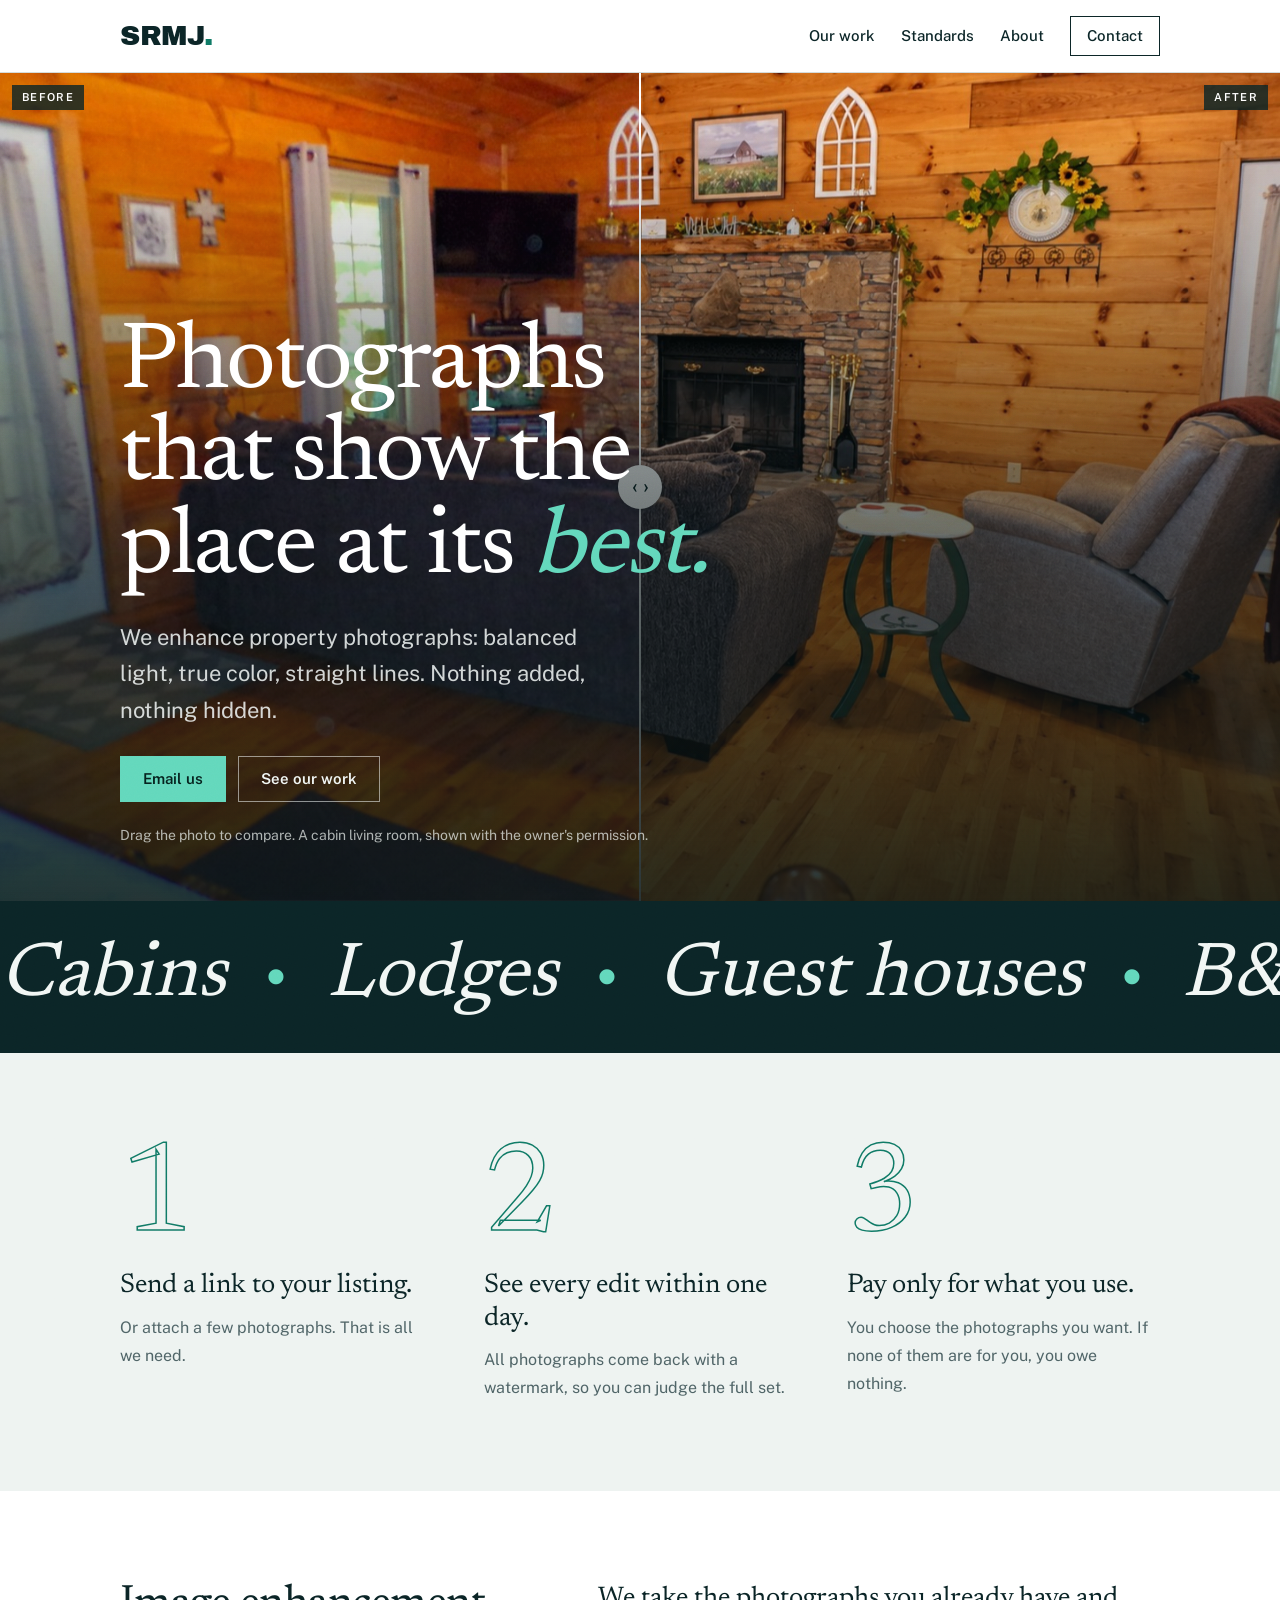
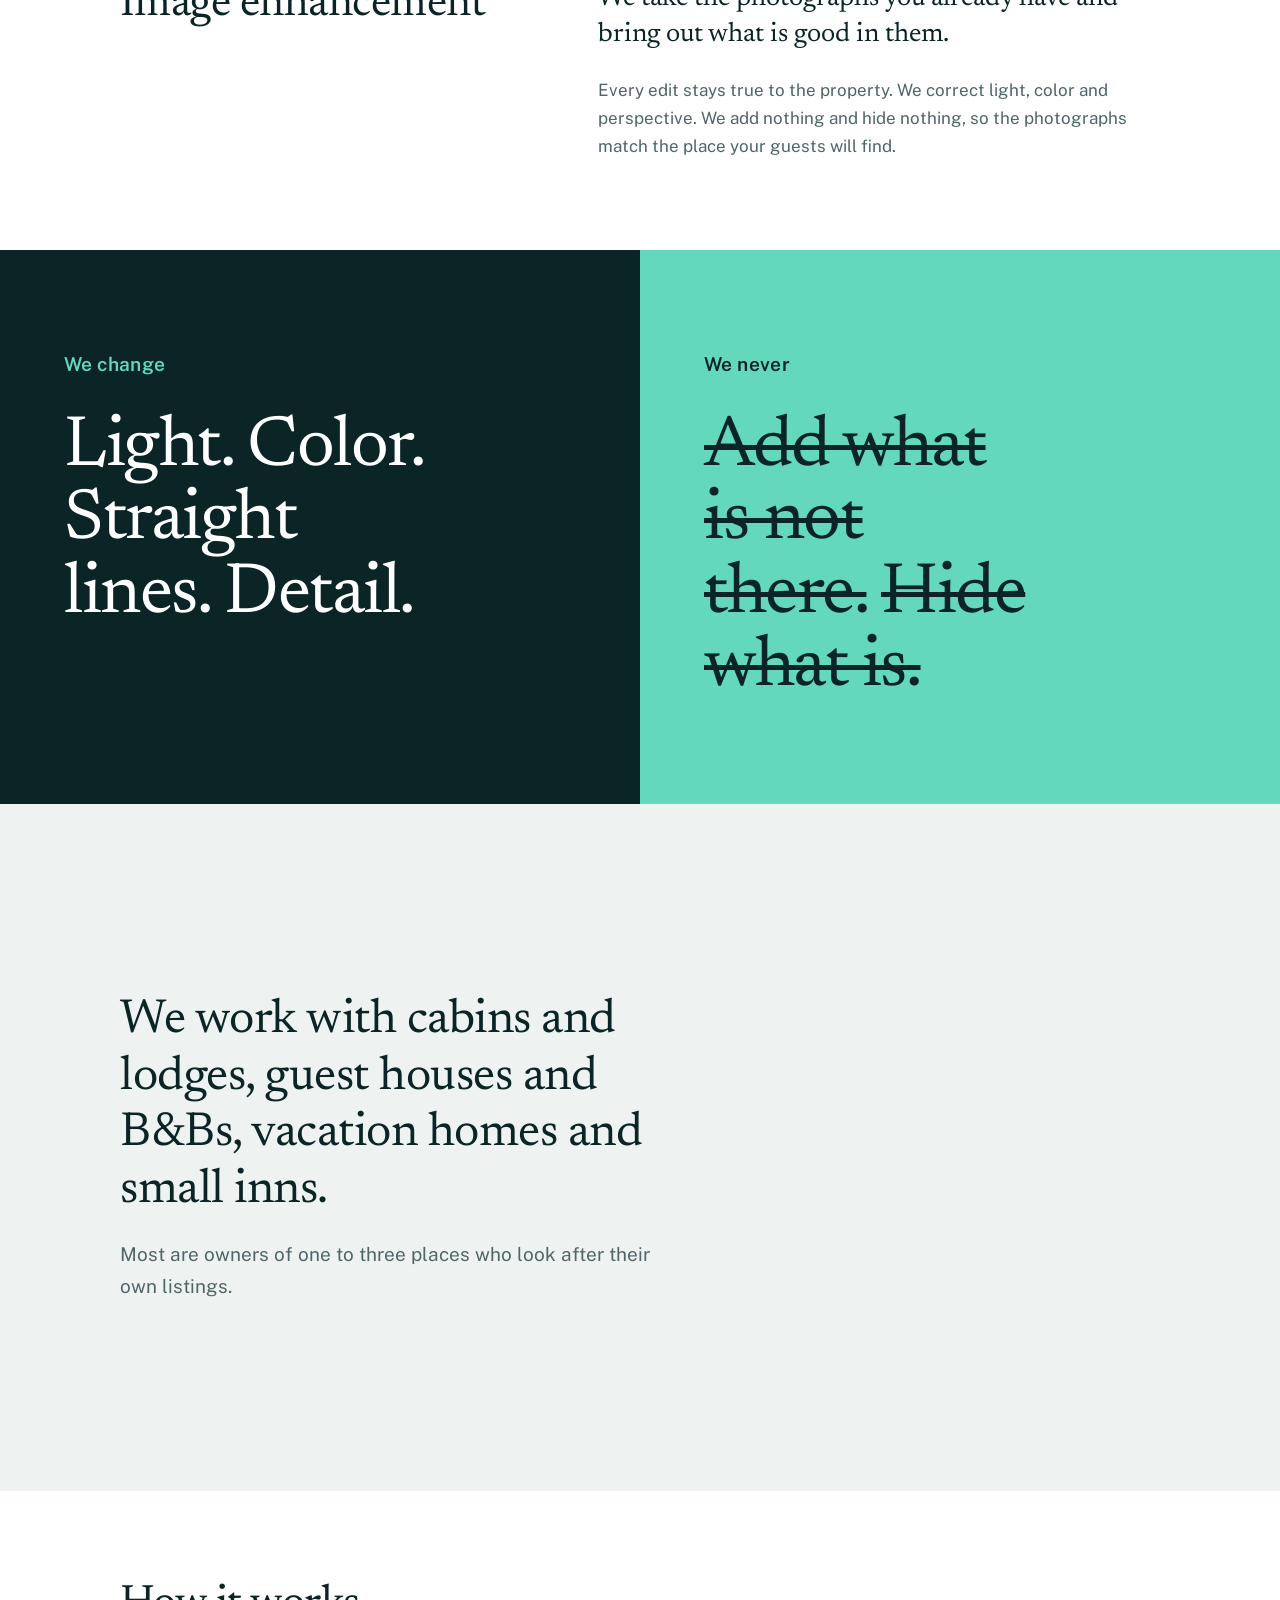
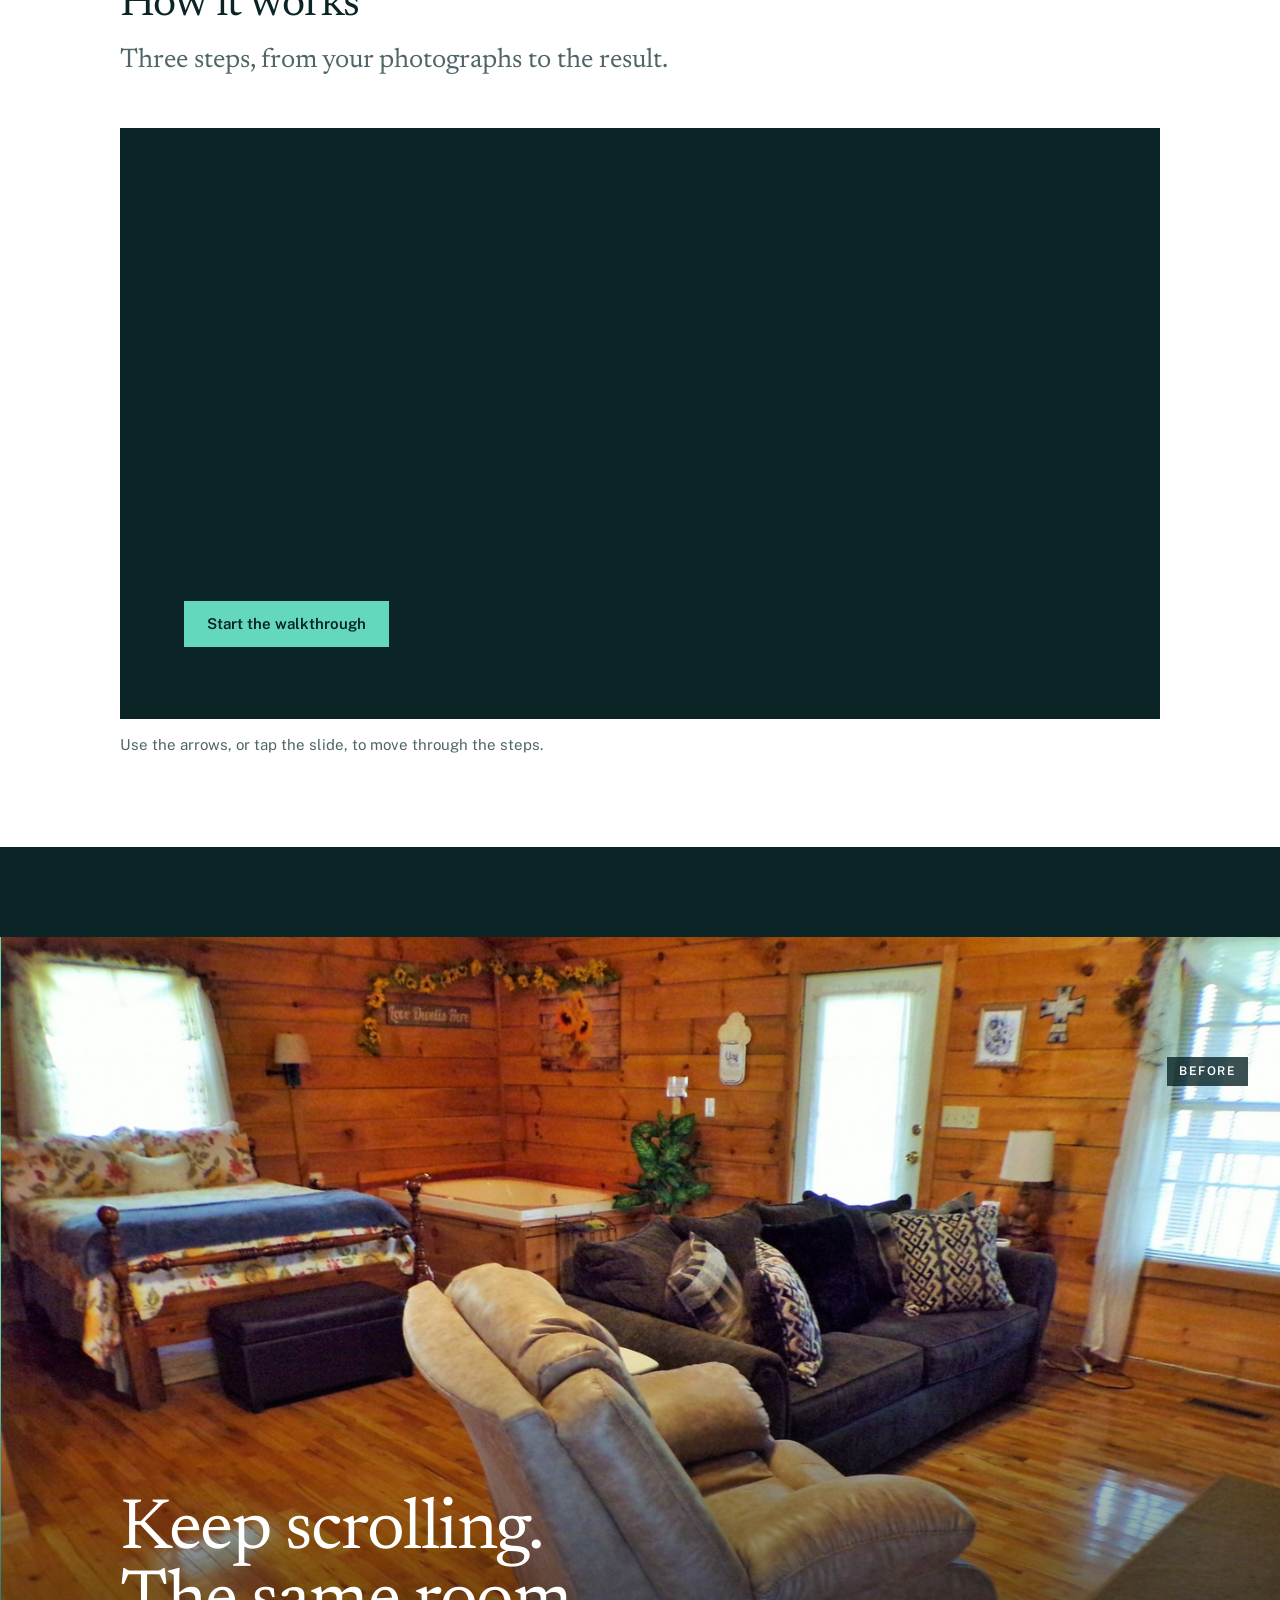
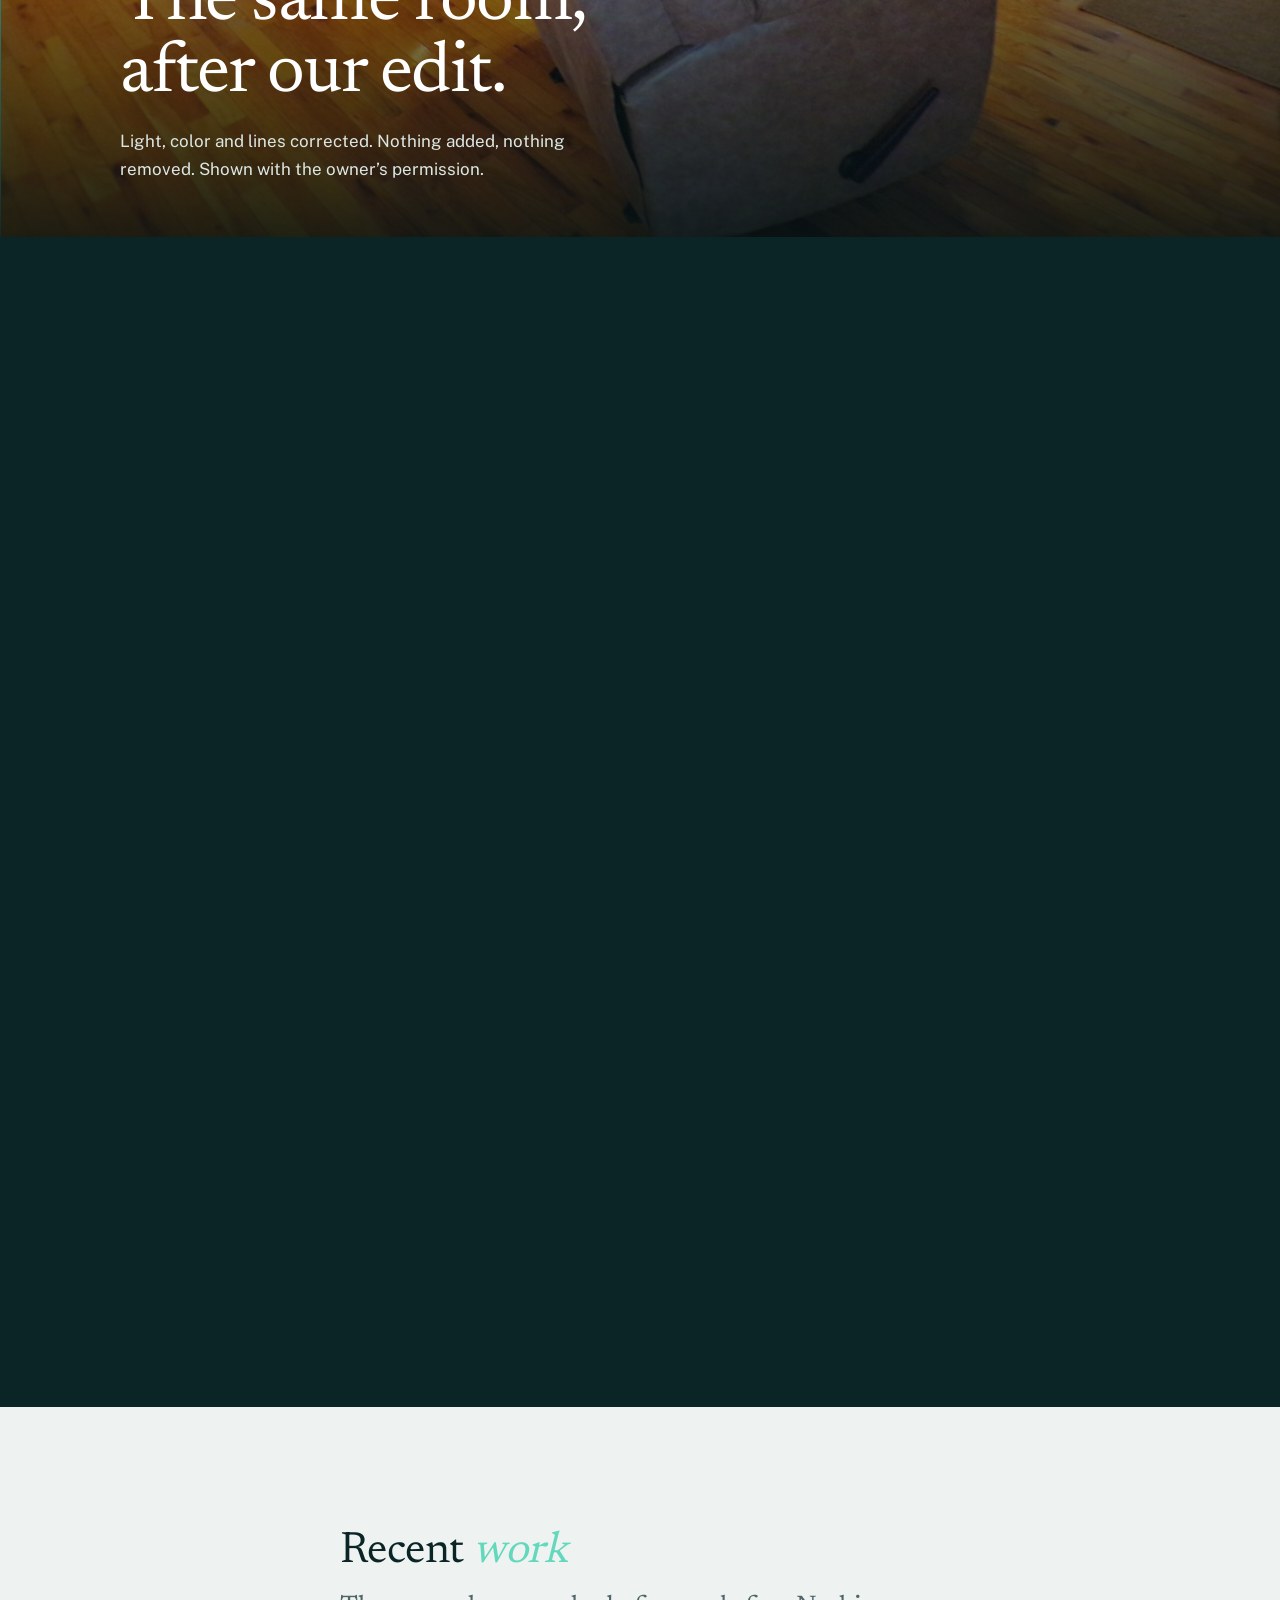
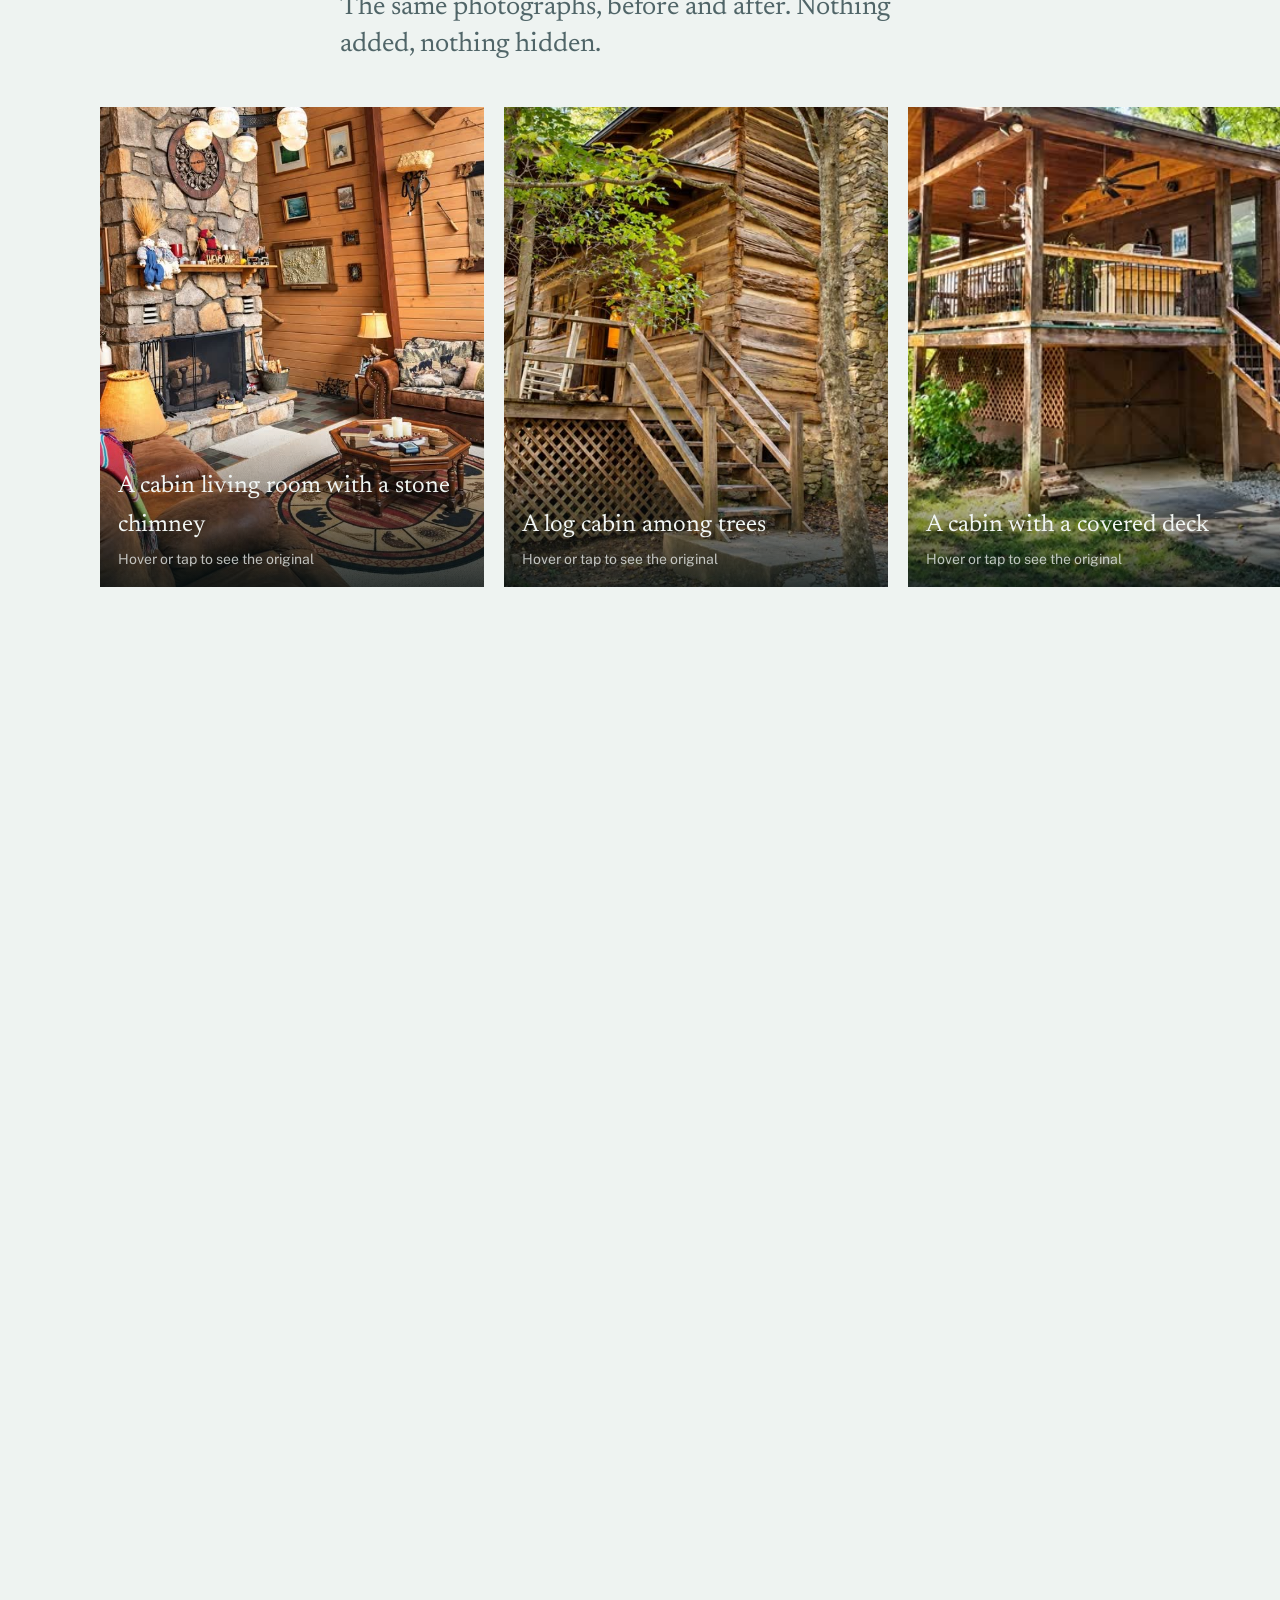
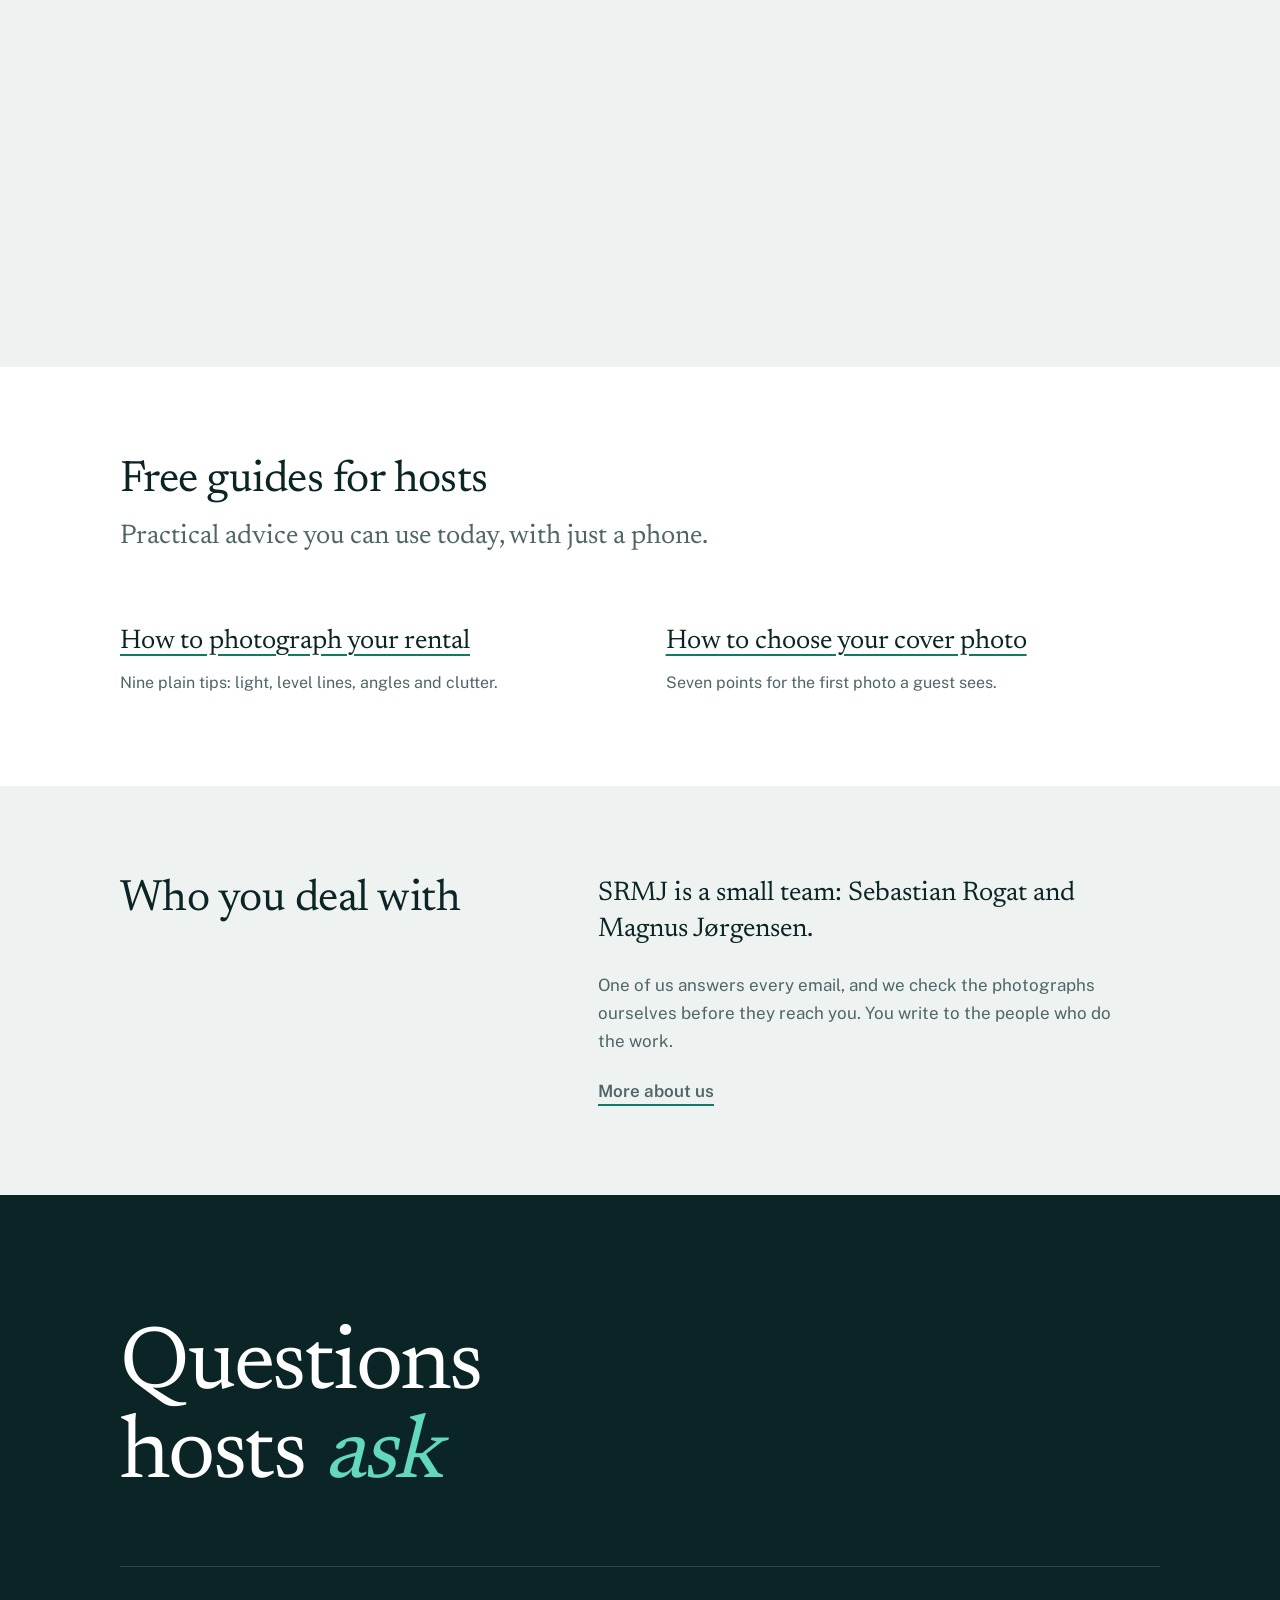
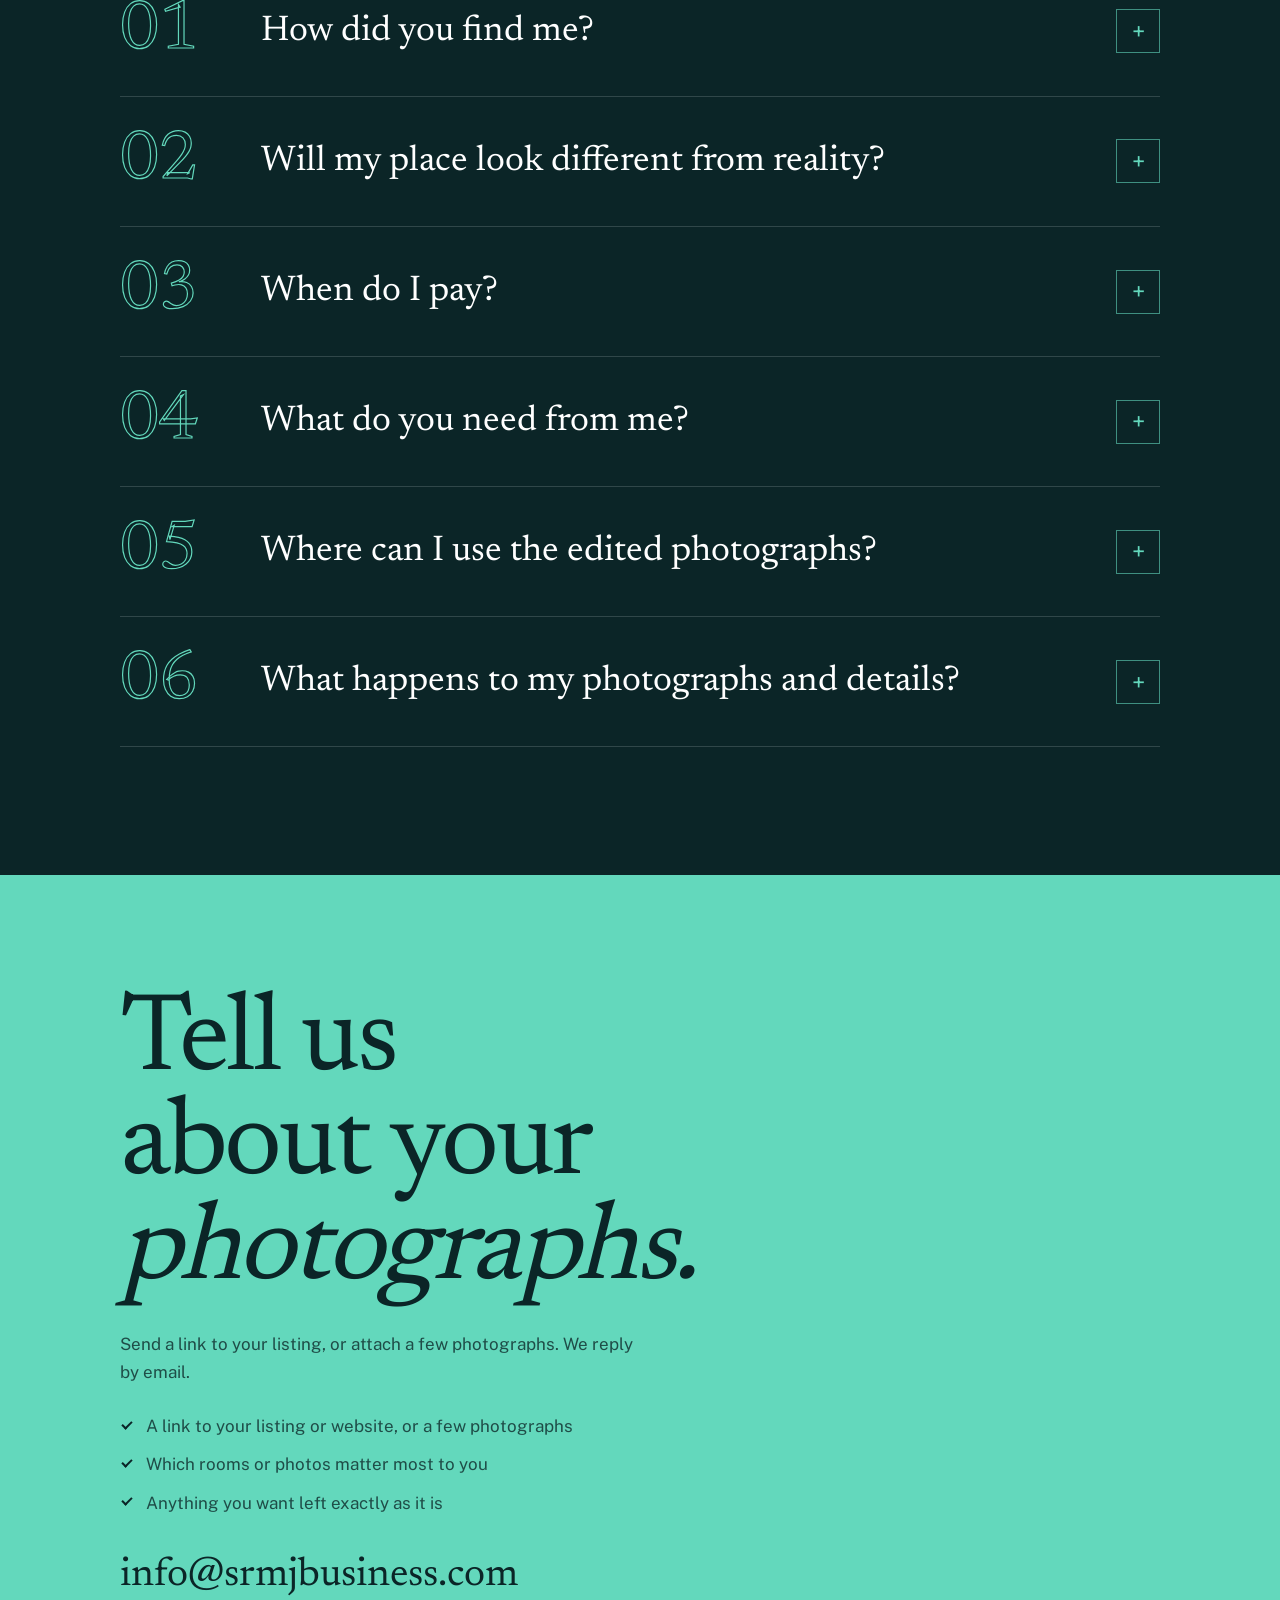
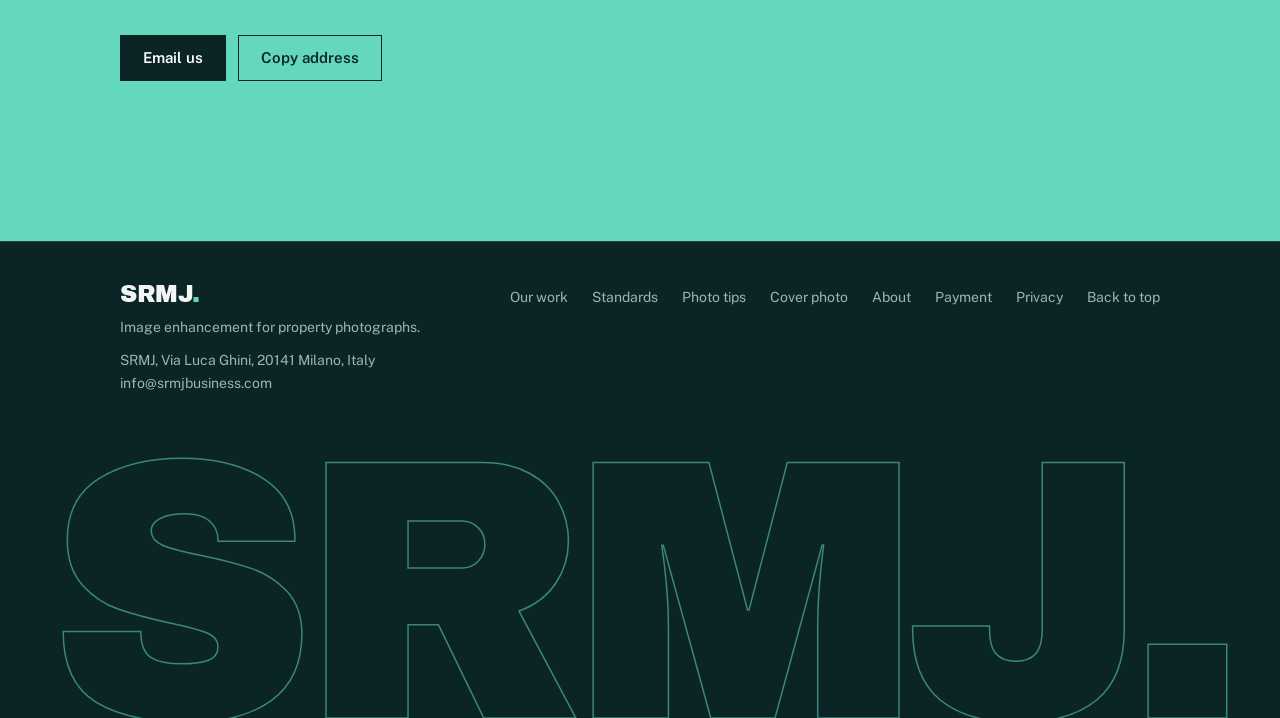
==== commit e1daa86e: "Design v15: bold We change / We never split on the front page; fix clipped italic headline words" ====
--- a/index.html
+++ b/index.html
@@ -76,6 +76,15 @@
 .scrub-copy h2{ font-size:clamp(36px,5.6vw,80px); line-height:1; letter-spacing:-.02em; max-width:14ch; color:#fff }
 .scrub-copy p{ margin-top:16px; max-width:46ch; color:#DCE7E3 }
 @media (prefers-reduced-motion: reduce){ .scrub{ height:auto } .scrub-pin{ position:relative; height:80vh } .scrub{ --p:50%; --oa:1 } }
+.yesno{ display:grid; grid-template-columns:1fr 1fr; padding:0 }
+.yn{ padding:clamp(64px,11vh,120px) max(var(--gutter), 5vw) }
+.yn h3{ font-family:var(--body); font-size:clamp(16px,1.5vw,20px); font-weight:600; letter-spacing:.02em; margin-bottom:clamp(18px,3vw,32px) }
+.yn p{ font-family:var(--display); font-size:clamp(40px,5.6vw,88px); line-height:1.02; letter-spacing:-.02em; max-width:9ch }
+.yn.yes{ background:#0B2527; color:#fff }
+.yn.yes h3{ color:#63D8BC }
+.yn.no{ background:#63D8BC; color:#0B2527 }
+.yn.no s{ text-decoration-thickness:.07em; text-decoration-color:#0B2527 }
+@media (max-width:760px){ .yesno{ grid-template-columns:1fr } }
 .how3{ width:100%; display:grid; grid-template-columns:repeat(3,minmax(0,1fr)); gap:8px }
 .h3t{ position:relative; aspect-ratio:4/5; overflow:hidden; background:#14282B }
 /* The files have Before/After labels burnt into the top-left corner: zoom from the bottom-right to keep them out of frame. */
@@ -251,13 +260,18 @@
       <div class="body">
         <p class="lead">We take the photographs you already have and bring out what is good in them.</p>
         <p>Every edit stays true to the property. We correct light, color and perspective. We add nothing and hide nothing, so the photographs match the place your guests will find.</p>
-        <ul class="list">
-          <li>Light and exposure balanced</li>
-          <li>Color corrected to look natural</li>
-          <li>Verticals and horizons straightened</li>
-          <li>Sharpness and detail refined</li>
-        </ul>
-      </div>
+      </div>
+    </div>
+  </section>
+
+  <section class="yesno" aria-label="What we change and what we never change">
+    <div class="yn yes">
+      <h3>We change</h3>
+      <p>Light. Color. Straight lines. Detail.</p>
+    </div>
+    <div class="yn no">
+      <h3>We never</h3>
+      <p><s>Add what is not there.</s> <s>Hide what is.</s></p>
     </div>
   </section>
 
--- a/site.css
+++ b/site.css
@@ -260,3 +260,6 @@
   }
 }
 @media print{ .site-foot::after{ display:none } }
+
+/* Fix: italic accent words were clipped by the word mask in kinetic headlines (the J in "SRMJ"). */
+.kin .w{ padding-right:.12em; margin-right:-.12em }
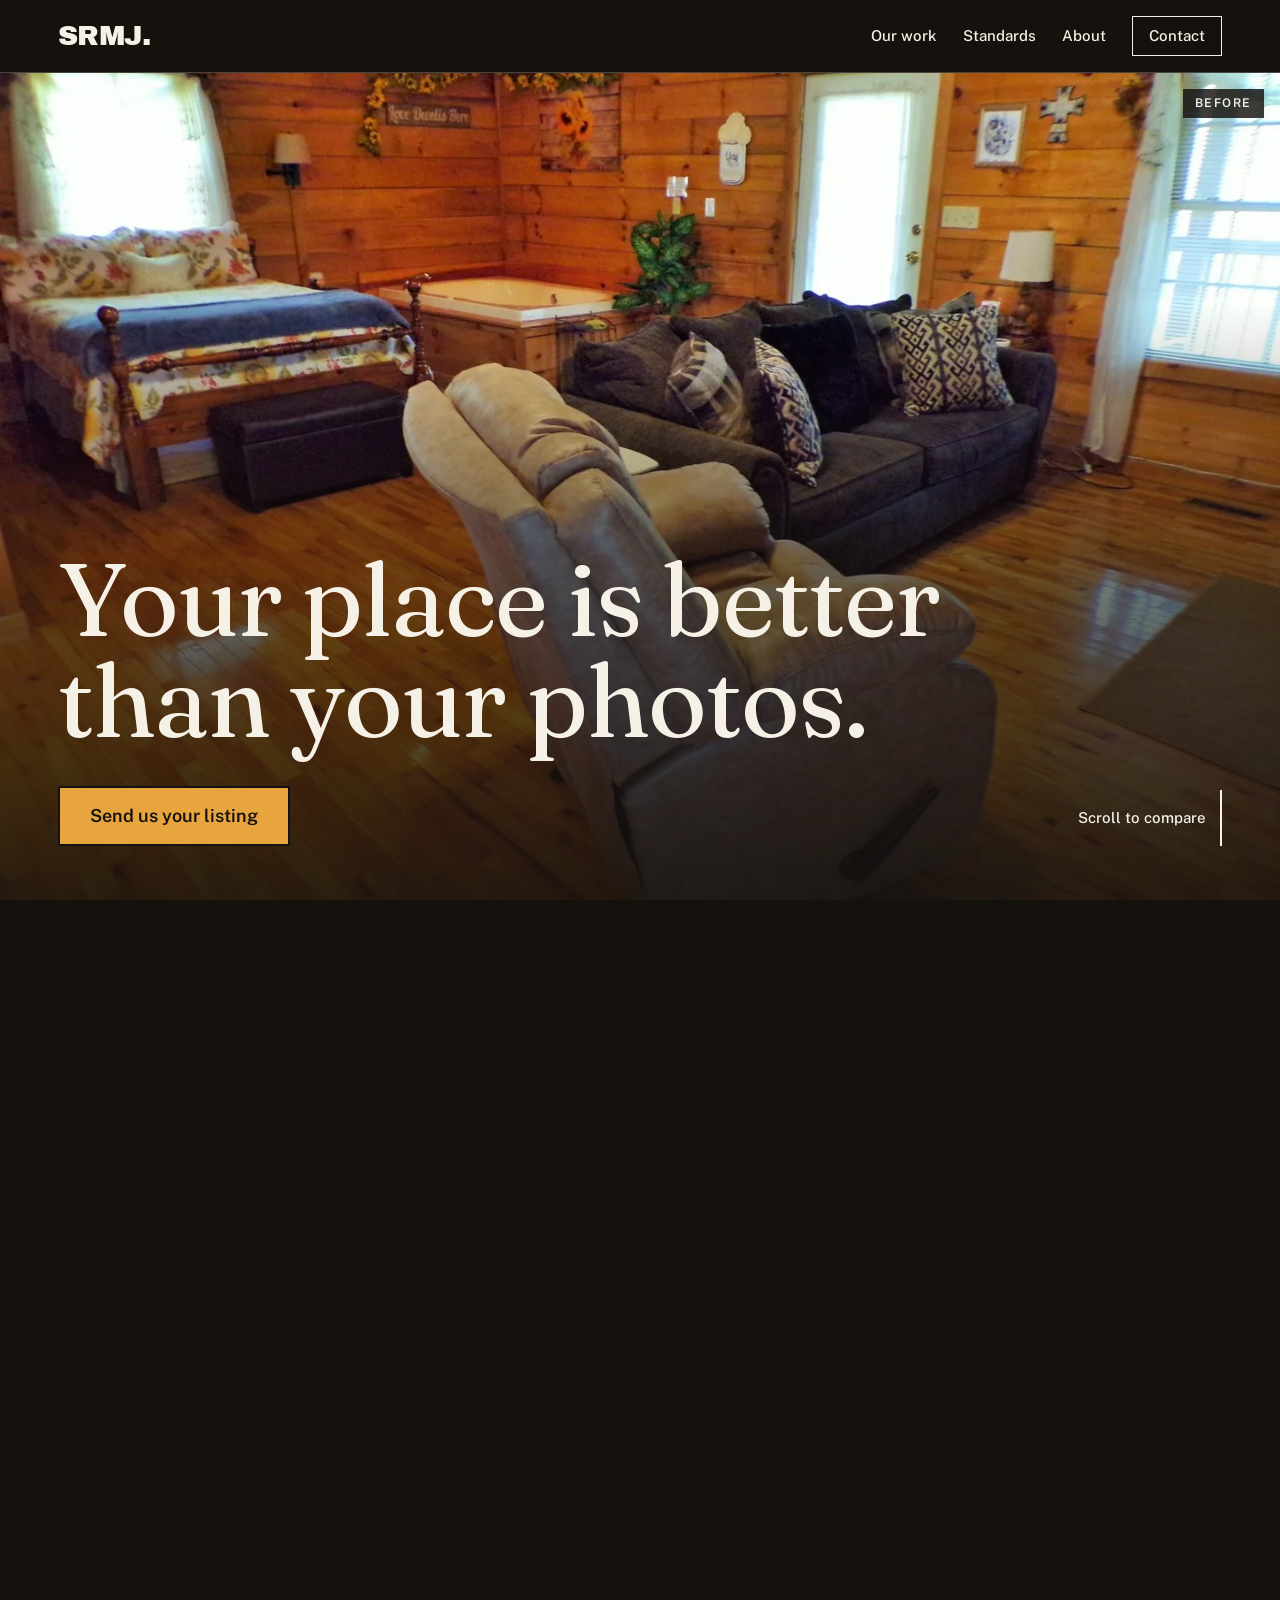
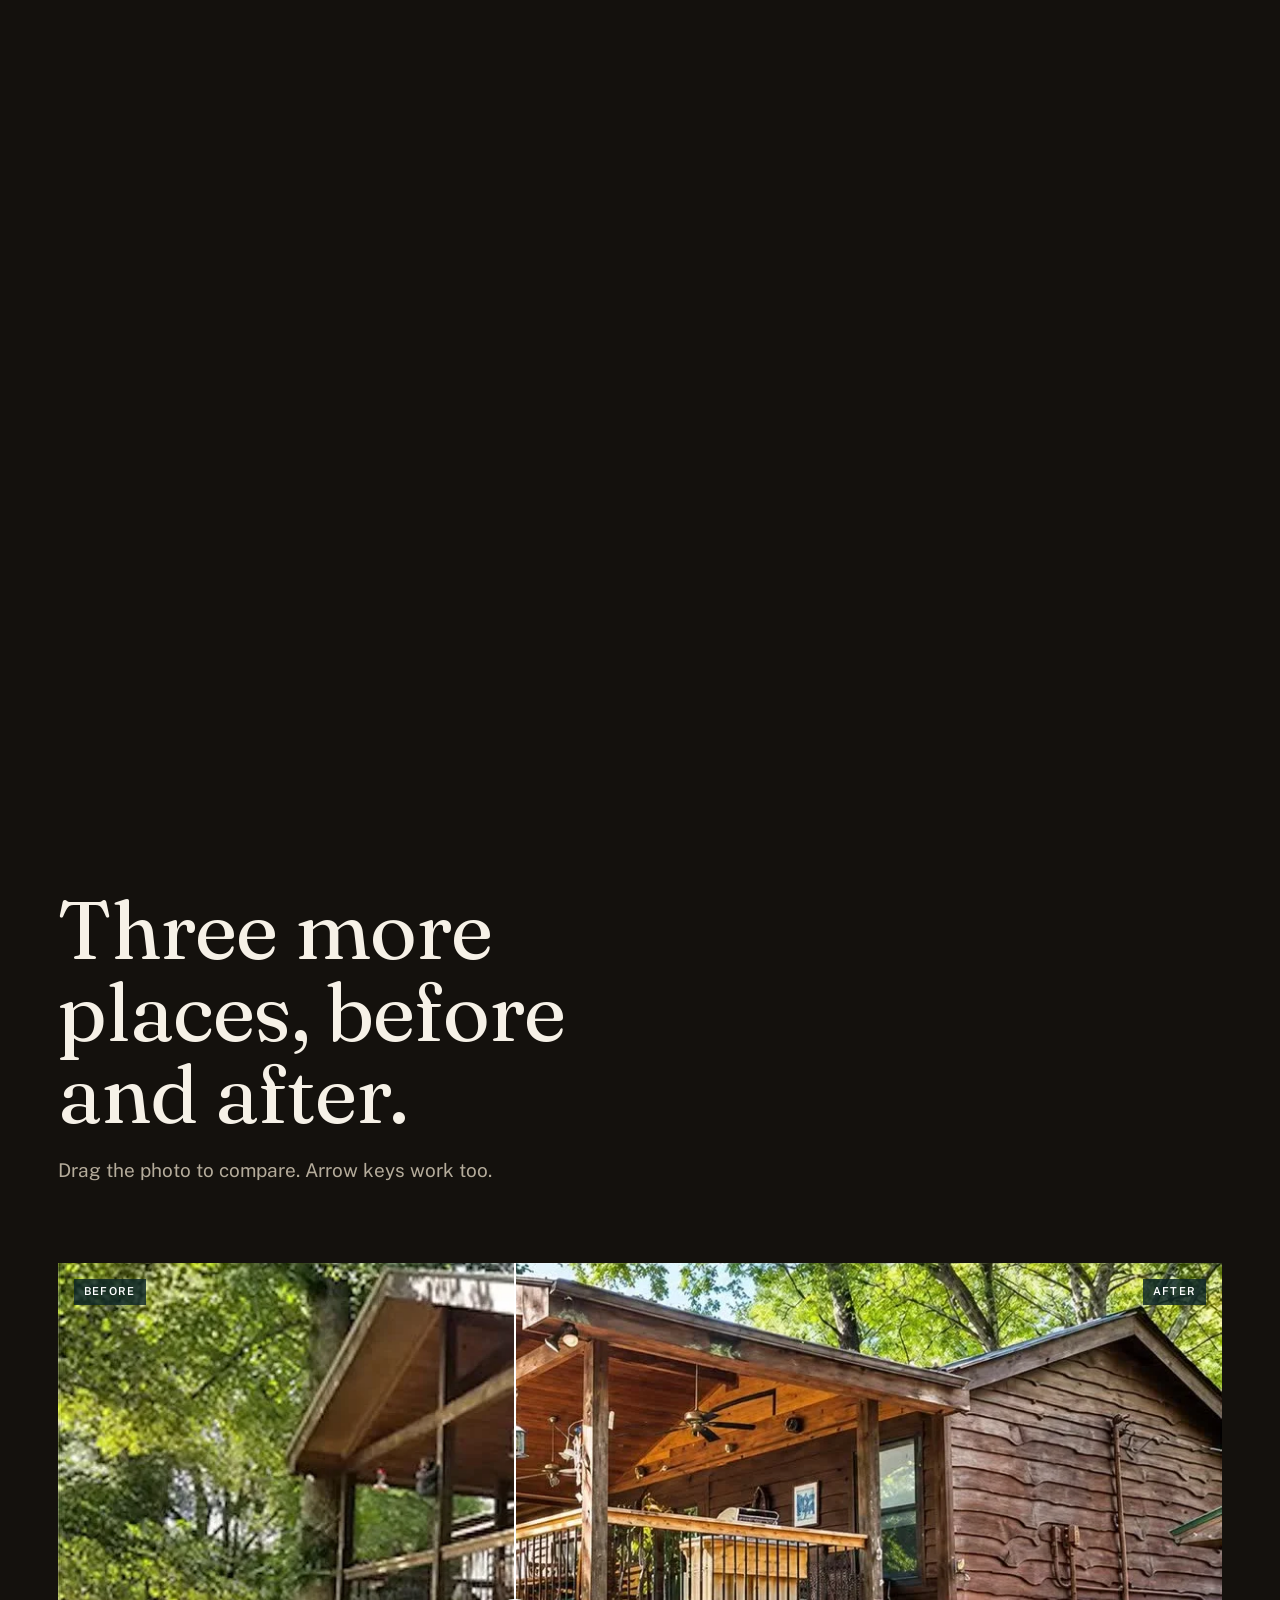
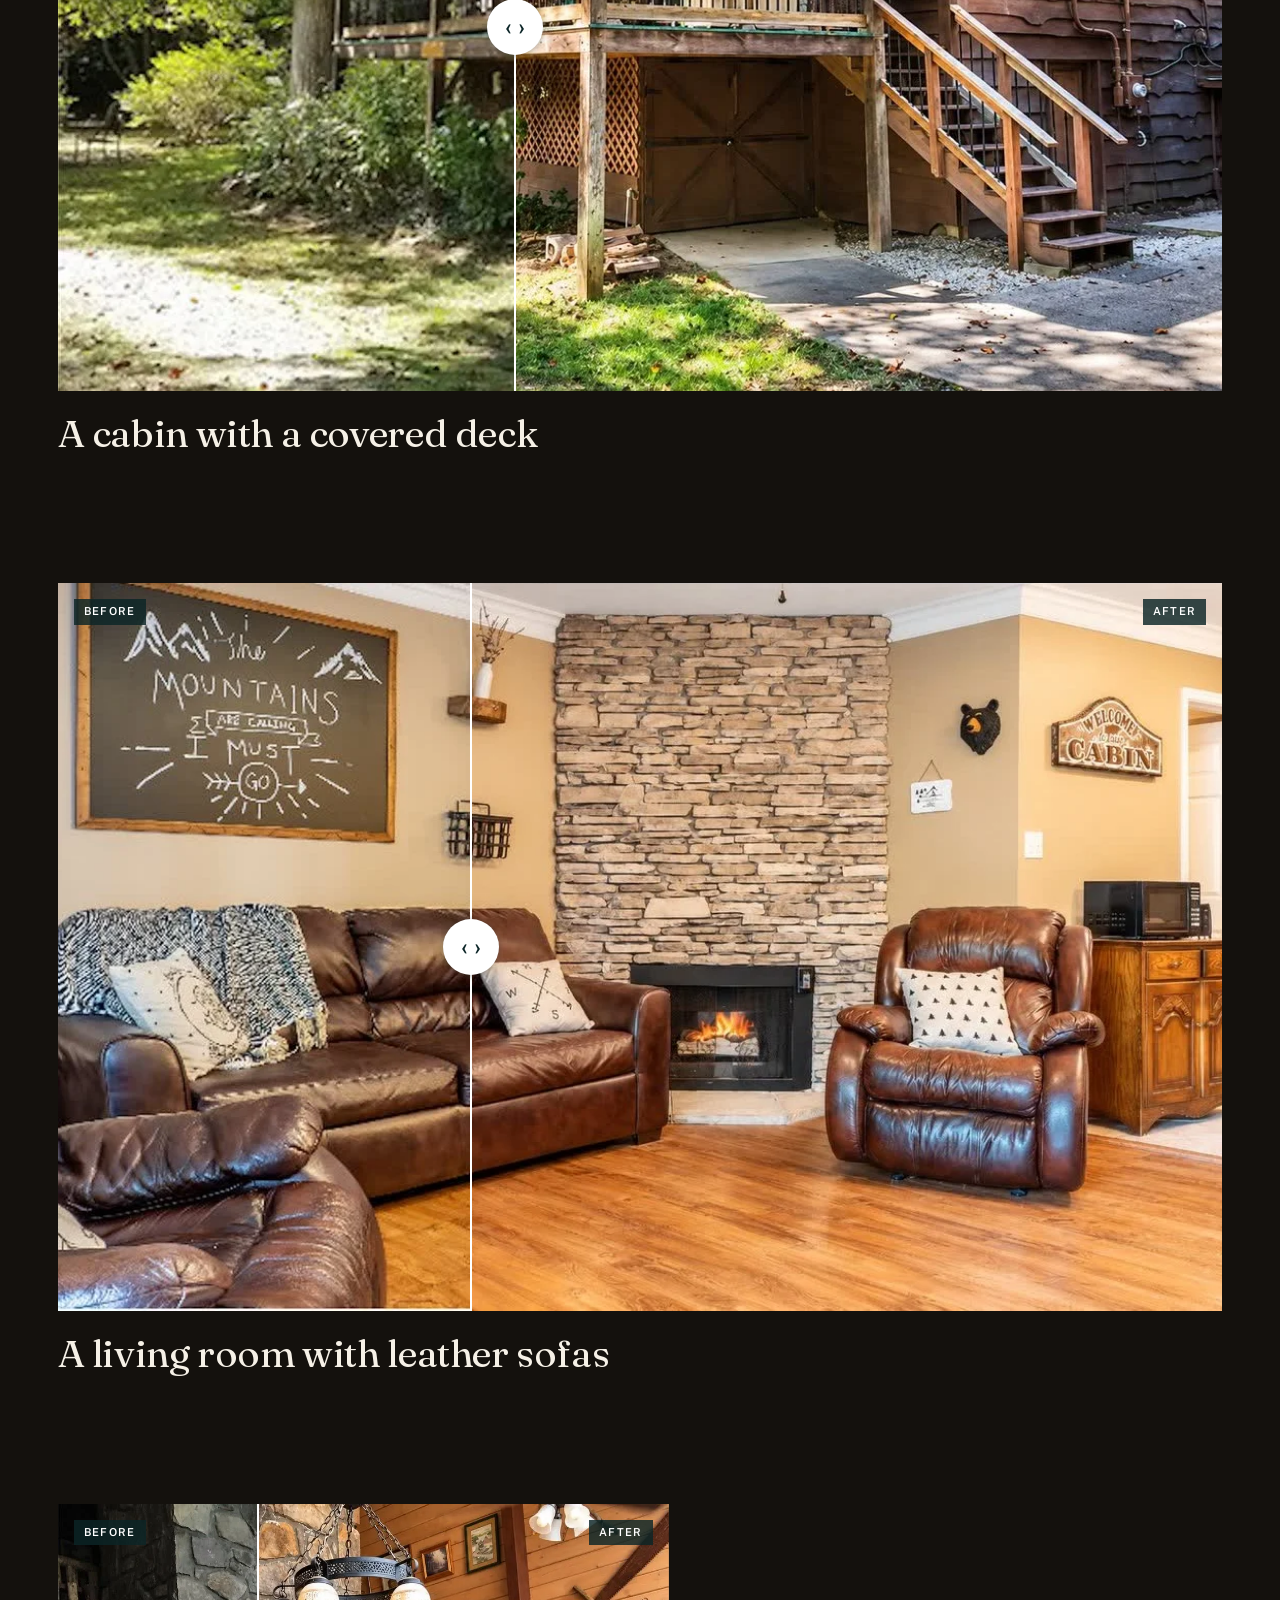
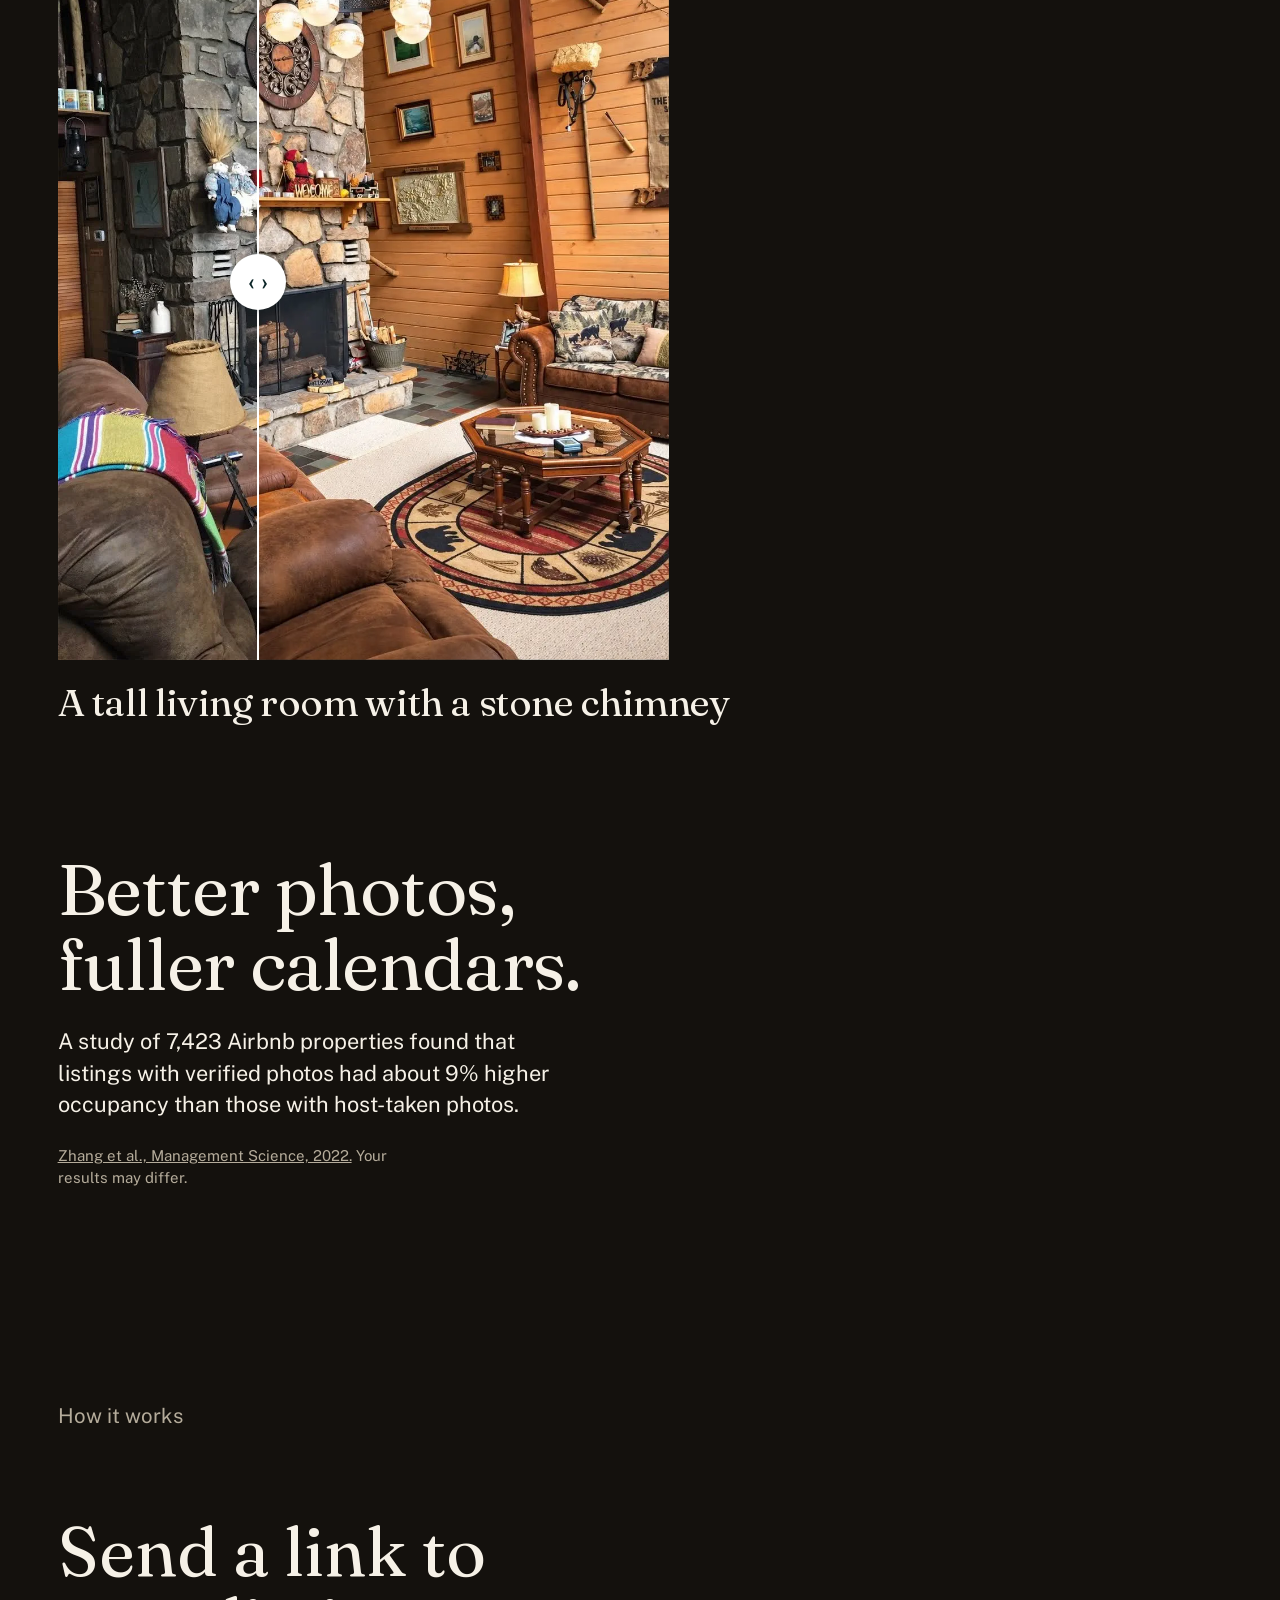
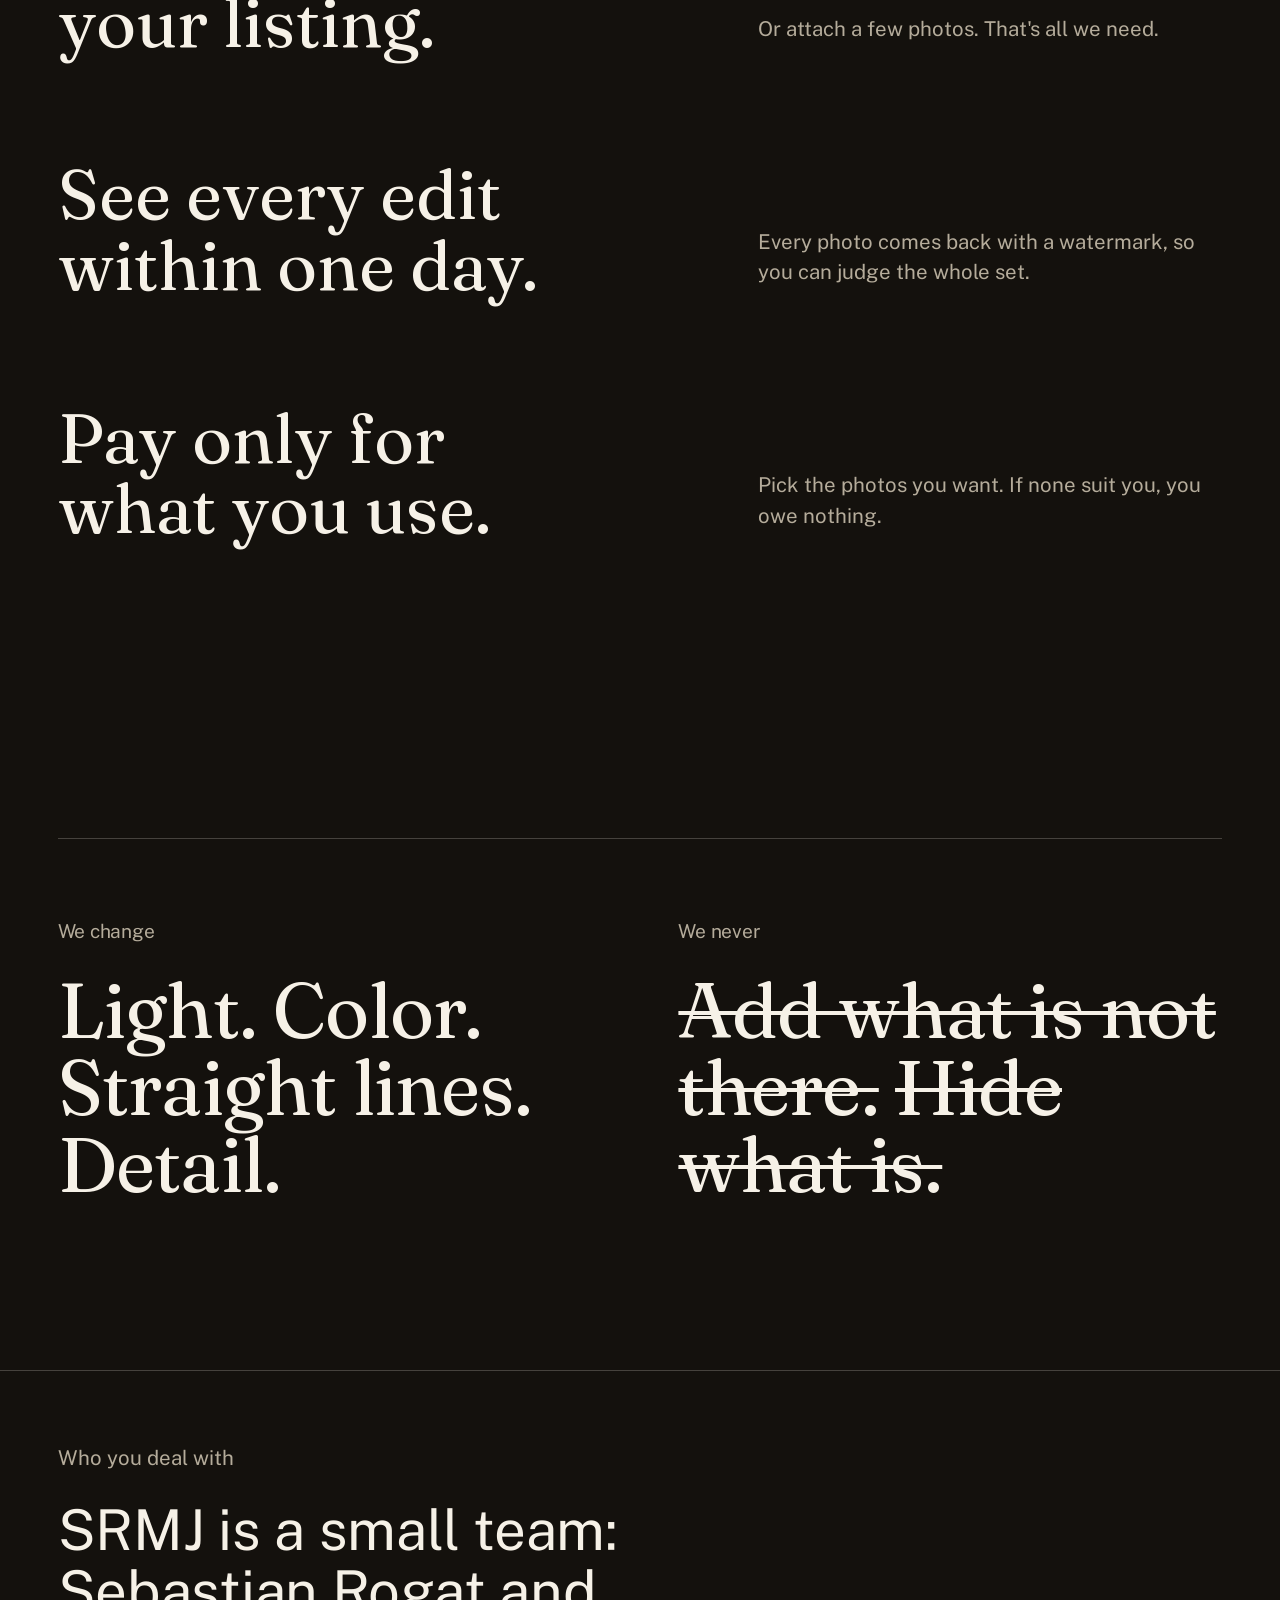
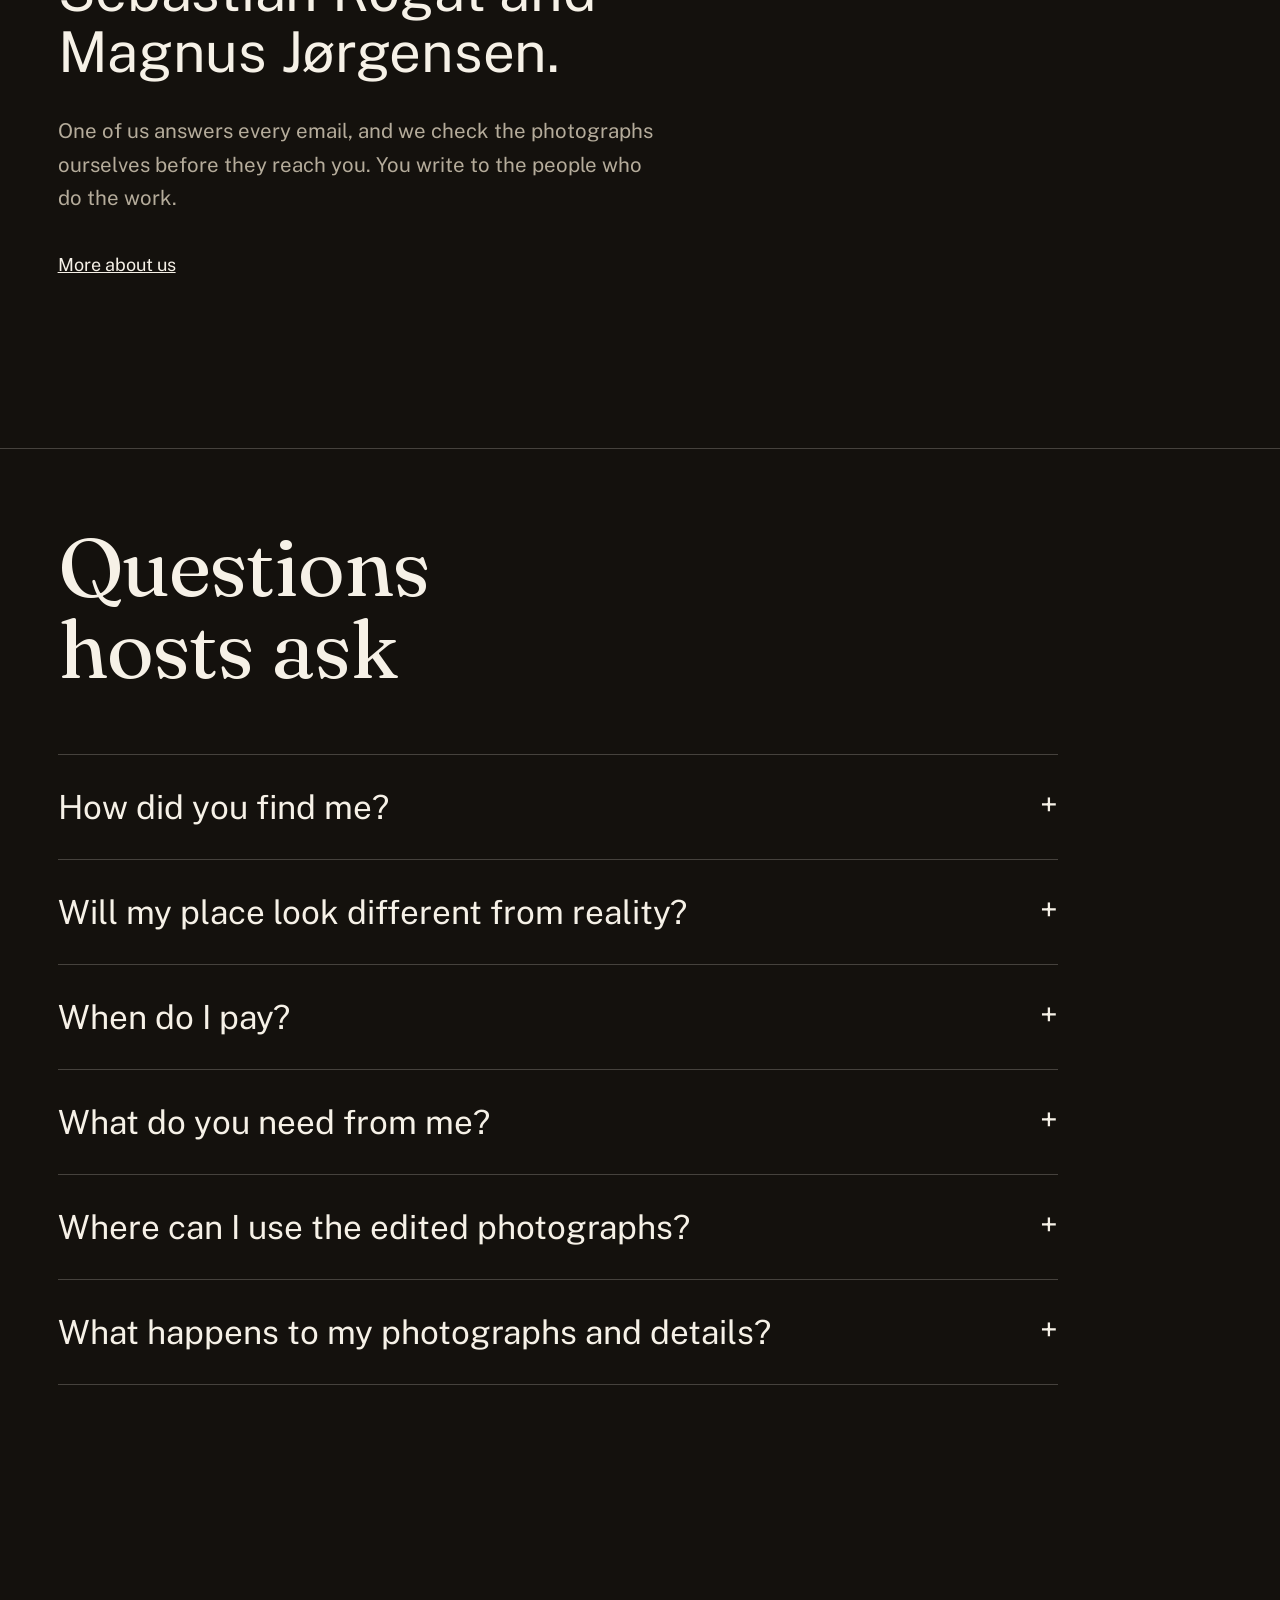
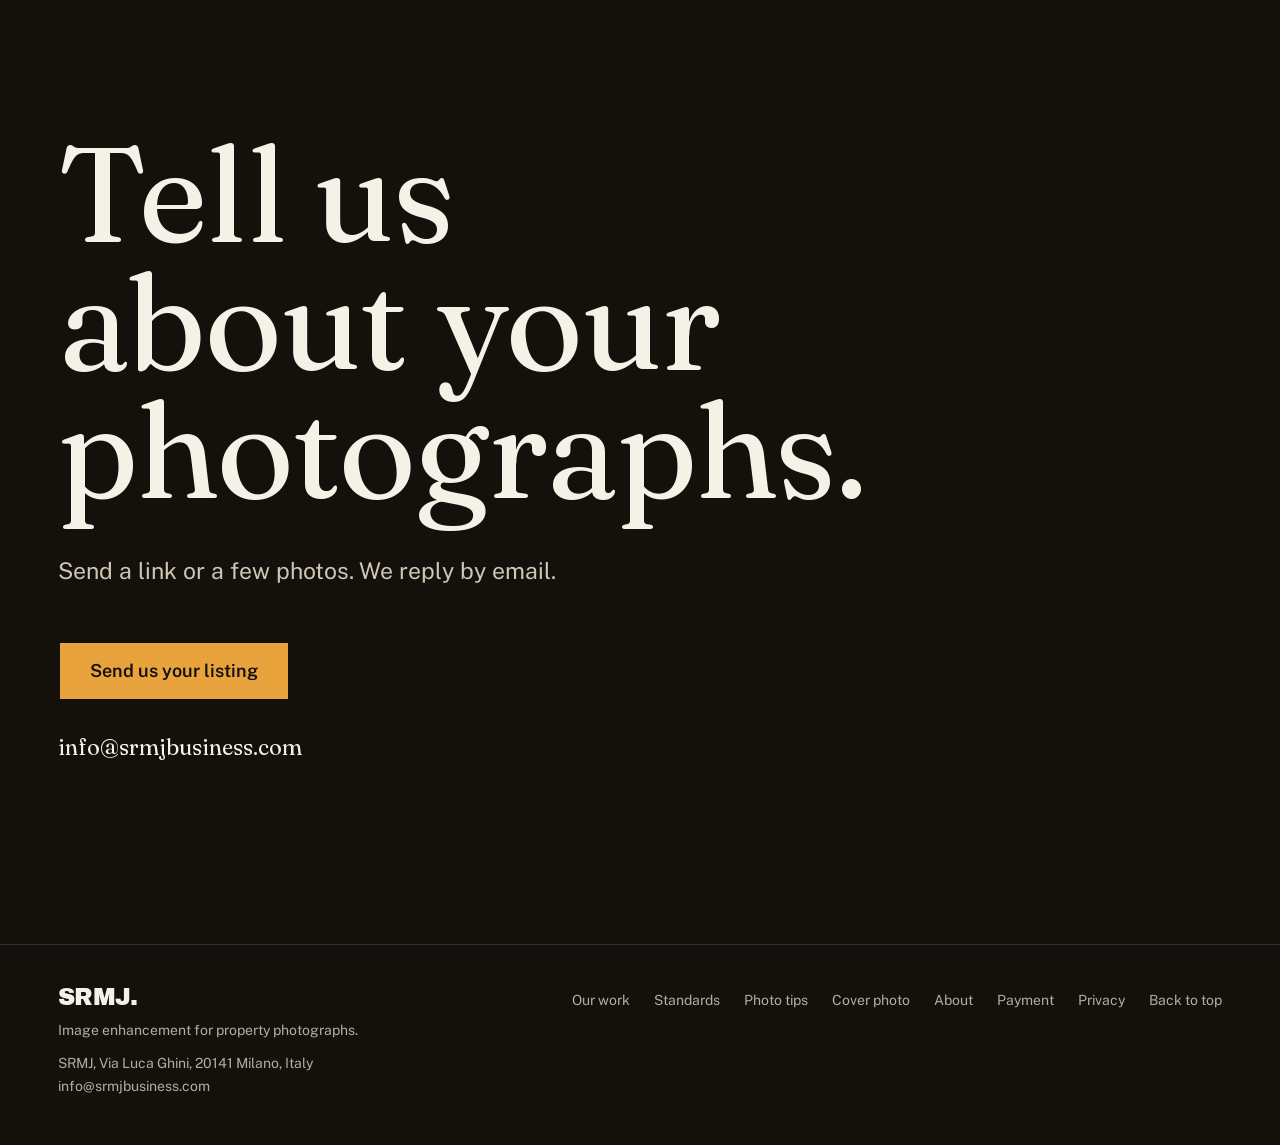
==== commit 4e0c93a5: "Lights on redesign: new home page and sub pages" ====
--- a/index.html
+++ b/index.html
@@ -15,203 +15,19 @@
 <meta property="og:image:height" content="630">
 <meta property="og:image:alt" content="A cabin living room before and after enhancement by SRMJ.">
 <meta name="twitter:card" content="summary_large_image">
-<meta name="color-scheme" content="light dark">
-<meta name="theme-color" content="#0B2527">
+<meta name="color-scheme" content="light">
+<meta name="theme-color" content="#14110D">
 <link rel="icon" href="favicon.svg" type="image/svg+xml">
 <link rel="apple-touch-icon" href="apple-touch-icon.png">
-<link rel="preload" as="font" type="font/woff2" href="newsreader-latin-400-normal.woff2" crossorigin>
+<link rel="preload" as="font" type="font/woff2" href="fraunces-latin-opsz-wght.woff2" crossorigin>
 <link rel="preload" as="font" type="font/woff2" href="public-sans-latin-400-normal.woff2" crossorigin>
-<link rel="preload" as="image" href="sample-before-1000.jpg" imagesrcset="sample-before-640.jpg 640w, sample-before-1000.jpg 1000w, sample-before.jpg 1448w" imagesizes="100vw" fetchpriority="high">
+<link rel="preload" as="image" href="room-before.webp" imagesrcset="room-before-800.webp 800w, room-before.webp 1448w" imagesizes="100vw" fetchpriority="high">
+<script>document.documentElement.classList.add('js');if(!matchMedia('(prefers-reduced-motion: reduce)').matches)document.documentElement.classList.add('anim')</script>
 <link rel="stylesheet" href="site.css">
-<style>
-/* Front page, design v3 (website/next-source/DESIGN.md): the photograph leads. One bold moment, an edge-to-edge
-   before/after under the headline; the rest is quiet, with sections separated by Paper and Mist backgrounds. */
-section{ padding-block:clamp(56px,7vw,96px) }
-
-.hero-text{ padding-block:clamp(32px,4.5vw,64px) clamp(28px,3.5vw,44px) }
-.hero-text h1{ font-size:clamp(42px,6.6vw,76px); line-height:1.02; max-width:13ch; letter-spacing:-.02em }
-.hero-text h1 + p{ margin-top:24px; font-size:clamp(18px,1.8vw,21px); color:var(--muted); max-width:42ch }
-.hero-text .row{ margin-top:32px }
-.hero-photo .cmp{ aspect-ratio:auto; height:min(78vh,62vw); min-height:300px }
-.hero-photo .cmp img{ object-position:50% 60% }
-.hero-cap{ padding-block:14px clamp(56px,8vw,96px) }
-.hero-cap .cap{ margin:0 }
-
-.cols{ display:grid; grid-template-columns:minmax(0,5fr) minmax(0,7fr); gap:clamp(28px,6vw,90px) }
-.cols h2,.sec-h{ font-size:clamp(30px,4vw,44px); line-height:1.1 }
-.body{ display:grid; gap:22px; color:var(--muted); min-width:0 }
-.lead.stack{ margin-top:14px; color:var(--muted); max-width:40ch }
-.lead{ color:var(--text); font-family:var(--display); font-size:clamp(21px,2.4vw,27px); line-height:1.35 }
-.list{ list-style:none; margin:8px 0 0; padding:0; display:grid; grid-template-columns:repeat(2,minmax(0,1fr)); gap:18px 32px }
-.list li{ padding-left:20px; color:var(--text); position:relative }
-.list li::before{ content:""; position:absolute; left:0; top:.6em; width:8px; height:8px; background:var(--accent) }
-
-.promise{ display:grid; grid-template-columns:repeat(3,minmax(0,1fr)); gap:clamp(28px,4vw,56px); margin:0; padding:0; list-style:none; counter-reset:st }
-.promise li{ counter-increment:st }
-.promise li::before{ content:counter(st); display:block; font-family:var(--display); font-size:clamp(84px,10vw,150px); line-height:.9; letter-spacing:-.04em; color:transparent; -webkit-text-stroke:1.5px var(--accent); margin-bottom:12px }
-.promise b{ display:block; font-family:var(--display); font-weight:400; font-size:clamp(22px,2.4vw,27px); line-height:1.2; margin-bottom:10px }
-.promise span{ color:var(--muted); font-size:16px }
-
-.who-big{ font-family:var(--display); font-size:clamp(28px,4.2vw,48px); line-height:1.18; letter-spacing:-.01em; max-width:24ch }
-.who-big em{ font-style:normal }
-.who-note{ margin-top:20px; color:var(--muted); font-size:clamp(17px,1.8vw,19px) }
-.who-in{ display:grid; grid-template-columns:minmax(0,7fr) minmax(0,5fr); gap:clamp(32px,5vw,72px); align-items:center }
-.who-img{ position:relative; aspect-ratio:4/5; overflow:hidden; background:var(--ph) }
-/* The file has an "After" label burnt into the top-left corner: zoom from the bottom-right to keep it out of frame. */
-.who-img img{ position:absolute; inset:0; width:100%; height:100%; object-fit:cover; transform:scale(1.2); transform-origin:100% 100% }
-@media (max-width:820px){ .who-in{ grid-template-columns:1fr } .who-img{ aspect-ratio:4/3 } }
-
-.deck{ position:relative; aspect-ratio:16/9; width:100%; margin-top:clamp(28px,4vw,48px); background:var(--band); overflow:hidden }
-.deck iframe{ position:absolute; inset:0; width:100%; height:100%; border:0 }
-.deck-start{ position:absolute; inset:0; width:100%; display:grid; align-content:center; justify-items:start; gap:28px; padding:24px clamp(24px,5vw,64px); border:0; background:var(--band); color:var(--on-band); cursor:pointer; font:inherit; text-align:left }
-.scrub{ position:relative; height:240vh; background:#0B2527 }
-.scrub-pin{ position:sticky; top:0; height:100vh; height:100svh; overflow:hidden }
-.scrub img{ position:absolute; inset:0; width:100%; height:100%; object-fit:cover }
-.scrub .sa{ clip-path:inset(0 calc(100% - var(--p, 0%)) 0 0) }
-.scrub-line{ position:absolute; top:0; bottom:0; left:var(--p, 0%); width:2px; margin-left:-1px; background:#63D8BC; box-shadow:0 0 24px rgba(99,216,188,.7) }
-.scrub-tag{ position:absolute; top:clamp(96px,14vh,120px); transition:opacity .3s ease; padding:6px 12px; font:600 12px/1.4 var(--body); letter-spacing:.12em; text-transform:uppercase; color:#fff; background:rgba(11,37,39,.8) }
-.scrub-tag.t-a{ left:clamp(16px,3vw,32px); background:#0F7A66; opacity:var(--oa, 0) }
-.scrub-tag.t-b{ right:clamp(16px,3vw,32px); opacity:var(--ob, 1) }
-.scrub-copy{ position:absolute; left:0; right:0; bottom:0; padding:clamp(120px,20vh,200px) 0 clamp(36px,6vh,64px); background:linear-gradient(to top, rgba(6,18,19,.88), rgba(6,18,19,0)); color:#F1F6F4 }
-.scrub-copy h2{ font-size:clamp(36px,5.6vw,80px); line-height:1; letter-spacing:-.02em; max-width:14ch; color:#fff }
-.scrub-copy p{ margin-top:16px; max-width:46ch; color:#DCE7E3 }
-@media (prefers-reduced-motion: reduce){ .scrub{ height:auto } .scrub-pin{ position:relative; height:80vh } .scrub{ --p:50%; --oa:1 } }
-.yesno{ display:grid; grid-template-columns:1fr 1fr; padding:0 }
-.yn{ padding:clamp(64px,11vh,120px) max(var(--gutter), 5vw) }
-.yn h3{ font-family:var(--body); font-size:clamp(16px,1.5vw,20px); font-weight:600; letter-spacing:.02em; margin-bottom:clamp(18px,3vw,32px) }
-.yn p{ font-family:var(--display); font-size:clamp(40px,5.6vw,88px); line-height:1.02; letter-spacing:-.02em; max-width:9ch }
-.yn.yes{ background:#0B2527; color:#fff }
-.yn.yes h3{ color:#63D8BC }
-.yn.no{ background:#63D8BC; color:#0B2527 }
-.yn.no s{ text-decoration-thickness:.07em; text-decoration-color:#0B2527 }
-@media (max-width:760px){ .yesno{ grid-template-columns:1fr } }
-.how3{ width:100%; display:grid; grid-template-columns:repeat(3,minmax(0,1fr)); gap:8px }
-.h3t{ position:relative; aspect-ratio:4/5; overflow:hidden; background:#14282B }
-/* The files have Before/After labels burnt into the top-left corner: zoom from the bottom-right to keep them out of frame. */
-.h3t img{ position:absolute; inset:0; width:100%; height:100%; object-fit:cover; transform:scale(1.2); transform-origin:100% 100%; transition:transform 1.2s ease }
-.deck-start:hover .h3t img{ transform:scale(1.24) }
-.h3c{ position:absolute; left:0; right:0; bottom:0; padding:56px 16px 16px; background:linear-gradient(to top, rgba(6,18,19,.9), rgba(6,18,19,0)); color:#fff; font-family:var(--display); font-size:clamp(18px,2.2vw,26px); line-height:1.2; display:grid; gap:6px }
-.h3c b{ font-family:var(--body); font-size:14px; font-weight:600; color:#63D8BC }
-@media (max-width:640px){ .how3{ grid-template-columns:1fr } .h3t{ aspect-ratio:16/10 } }
-@media (prefers-reduced-motion: reduce){ .h3t img{ transition:none } }
-.deck-start .btn.solid{ background:var(--accent-on-band); color:#06221E }
-.deck-start:hover .btn.solid{ background:#86E6CF }
-/* Before it starts, the panel only needs room for its text; the 16:9 frame comes back with the walkthrough. */
-.deck:has(.deck-start){ aspect-ratio:auto }
-.deck:has(.deck-start) .deck-start{ position:relative; inset:auto; padding:clamp(40px,6vw,72px) clamp(24px,5vw,64px) }
-
-.wide{ margin-top:clamp(28px,4vw,48px) }
-.wide .cmp{ aspect-ratio:16/10 }
-.links{ display:grid; grid-template-columns:repeat(2,minmax(0,1fr)); gap:clamp(24px,4vw,56px); margin-top:clamp(40px,5vw,64px) }
-.links a{ display:grid; gap:6px; text-decoration:none }
-.links b{ font-family:var(--display); font-weight:400; font-size:clamp(22px,2.4vw,27px); text-decoration:underline; text-decoration-color:var(--accent); text-decoration-thickness:2px; text-underline-offset:6px }
-.links span{ color:var(--muted); font-size:16px }
-.links a:hover b{ color:var(--accent) }
-.more{ font-weight:600; text-decoration:none; border-bottom:2px solid var(--accent); padding-bottom:3px }
-.more:hover{ color:var(--accent) }
-.send{ list-style:none; margin:0; padding:0; display:grid; gap:10px; color:var(--on-band) }
-.send li{ position:relative; padding-left:26px }
-.send li::before{ content:""; position:absolute; left:2px; top:.5em; width:10px; height:6px; border-left:2px solid var(--accent-on-band); border-bottom:2px solid var(--accent-on-band); transform:rotate(-45deg) }
-/* Phone-only contact bar: shown between the hero and the contact band (site.js). Hidden from screen readers: the same link is in the page. */
-.mbar{ display:none }
-@media (max-width:720px){
-  .mbar{ display:block; position:fixed; left:12px; right:12px; bottom:calc(12px + env(safe-area-inset-bottom,0px)); z-index:25; padding:15px 20px; background:var(--text); color:var(--bg); font-weight:600; font-size:15px; text-align:center; text-decoration:none; transform:translateY(160%); transition:transform .25s ease }
-  .mbar.on{ transform:none }
-}
-@media (prefers-reduced-motion: reduce){ .mbar{ transition:none } }
-.faqx{ background:#0B2527; color:#F1F6F4; padding-block:clamp(72px,10vw,140px) }
-.faqx h2{ font-size:clamp(44px,7vw,96px); line-height:1; letter-spacing:-.025em; color:#fff; max-width:12ch; margin-bottom:clamp(32px,5vw,64px) }
-.faqx .faq{ counter-reset:q }
-.faqx .faq details{ counter-increment:q; border-bottom:1px solid rgba(241,246,244,.16) }
-.faqx .faq details:first-child{ border-top:1px solid rgba(241,246,244,.16) }
-.faqx .faq summary{ display:grid; grid-template-columns:clamp(64px,9vw,120px) minmax(0,1fr) auto; align-items:center; gap:clamp(12px,2vw,28px); padding:clamp(20px,2.6vw,30px) 0; font-size:clamp(22px,2.8vw,36px); line-height:1.15; color:#fff; transition:color .3s ease, padding-left .35s cubic-bezier(.2,.8,.2,1) }
-.faqx .faq summary::before{ content:counter(q, decimal-leading-zero); font-family:var(--display); font-size:clamp(40px,5.4vw,72px); line-height:1; color:transparent; -webkit-text-stroke:1.2px #63D8BC }
-.faqx .faq summary::after{ content:"+"; width:44px; height:44px; display:grid; place-items:center; border:1px solid rgba(99,216,188,.6); color:#63D8BC; font-size:24px; transition:transform .35s cubic-bezier(.2,.8,.2,1), background .3s ease, color .3s ease }
-.faqx .faq details[open] summary::after{ content:"\2212"; background:#63D8BC; color:#0B2527 }
-.faqx .faq summary:hover{ color:#63D8BC; padding-left:8px }
-.faqx .faq details p{ padding:0 0 clamp(22px,3vw,34px) calc(clamp(64px,9vw,120px) + clamp(12px,2vw,28px)); color:#C9D8D3; font-size:clamp(17px,1.6vw,19px); max-width:calc(60ch + 140px) }
-.faqx .faq a{ color:#63D8BC; text-decoration-color:#63D8BC }
-.faqx :focus-visible{ outline-color:#63D8BC }
-@supports selector(::details-content){ @media (prefers-reduced-motion: no-preference){
-  .faqx .faq details{ interpolate-size:allow-keywords }
-  .faqx .faq details::details-content{ height:0; overflow:clip; transition:height .45s cubic-bezier(.2,.8,.2,1), content-visibility .45s allow-discrete }
-  .faqx .faq details[open]::details-content{ height:auto }
-} }
-@media (max-width:640px){ .faqx .faq summary{ grid-template-columns:48px minmax(0,1fr) auto } .faqx .faq details p{ padding-left:0 } }
-.faq details{ border-bottom:1px solid var(--line) }
-.faq details:first-child{ border-top:1px solid var(--line) }
-.faq summary{ display:flex; justify-content:space-between; gap:16px; padding:20px 0; cursor:pointer; list-style:none; font-family:var(--display); font-size:clamp(19px,2vw,22px); line-height:1.3 }
-.faq summary::-webkit-details-marker{ display:none }
-.faq summary::after{ content:"+"; flex:none; font-family:var(--body); font-size:22px; line-height:1.2; color:var(--accent) }
-.faq details[open] summary::after{ content:"\2212" }
-.faq summary:hover{ color:var(--accent) }
-.faq details p{ padding:0 32px 22px 0; color:var(--muted); max-width:60ch }
-.faq a{ color:var(--text); text-decoration-color:var(--accent); text-underline-offset:3px }
-
-@media (max-width:820px){
-  .cols{ grid-template-columns:1fr }
-  .promise{ grid-template-columns:1fr }
-  .list{ grid-template-columns:1fr }
-  .links{ grid-template-columns:1fr }
-  .hero-photo .cmp{ height:auto; aspect-ratio:4/3; min-height:0 }
-  /* the slides need room: a taller frame on phones */
-  .deck{ aspect-ratio:16/12 }
-  .wide .cmp{ aspect-ratio:4/3 }
-}
-
-/* v4: full-screen stage. The photo fills the first screen; the headline sits on a dark scrim for legibility. */
-.stage{ position:relative; padding:0; height:calc(100svh - 72px); min-height:560px; max-height:980px; overflow:hidden; background:#0B2527 }
-.stage .cmp{ position:absolute; inset:0; height:100%; aspect-ratio:auto }
-.stage .cmp img{ object-position:50% 55% }
-.stage-copy{ position:absolute; left:0; right:0; bottom:0; z-index:4; padding:clamp(120px,22vh,220px) 0 clamp(36px,6vh,64px); background:linear-gradient(to top, rgba(6,18,19,.86) 0%, rgba(6,18,19,.62) 45%, rgba(6,18,19,0) 100%); color:#F1F6F4; pointer-events:none }
-.stage-copy .wrap{ pointer-events:none }
-.stage-copy h1{ font-size:clamp(44px,7.4vw,104px); line-height:.98; letter-spacing:-.025em; max-width:12ch; color:#fff }
-.stage-copy h1 + p{ margin-top:22px; font-size:clamp(18px,1.8vw,22px); max-width:40ch; color:rgba(241,246,244,.86) }
-.stage-copy .row{ margin-top:28px; pointer-events:auto; width:max-content; max-width:100% }
-.stage-copy .btn.solid{ background:#63D8BC; color:#06221E }
-.stage-copy .btn.solid:hover{ background:#86E6CF }
-.stage-copy .btn.line{ border-color:rgba(241,246,244,.55); color:#F1F6F4 }
-.stage-copy .btn.line:hover{ border-color:#fff }
-.stage-cap{ margin-top:22px; font-size:14px; color:rgba(241,246,244,.7) }
-
-/* v4: gallery of three large examples; hover or tap swaps to the original. */
-.hs-track{ display:flex; gap:clamp(12px,1.6vw,20px); margin-top:clamp(28px,4vw,44px); padding-inline:max(var(--gutter), calc(50vw - 540px)); overflow-x:auto; scroll-snap-type:x mandatory; scrollbar-width:none }
-.hs-track::-webkit-scrollbar{ display:none }
-.hs-track .tile{ flex:0 0 auto; width:min(78vw,520px); aspect-ratio:4/5; scroll-snap-align:start }
-.hs-end{ flex:0 0 auto; width:min(78vw,420px); display:grid; align-content:end; gap:24px; padding:32px; background:#0B2527; color:#F1F6F4; scroll-snap-align:start }
-.hs-end a{ display:grid; gap:6px; text-decoration:none; color:#F1F6F4 }
-.hs-end b{ font-family:var(--display); font-weight:400; font-size:clamp(24px,2.6vw,32px); line-height:1.15 }
-.hs-end span{ color:#9FB5AE; font-size:15px }
-.hs-end a:hover b{ color:#63D8BC }
-.hs-on{ padding-block:0 }
-.hs-on .hs-pin{ position:sticky; top:0; height:100vh; height:100svh; display:flex; flex-direction:column; justify-content:center; overflow:hidden }
-.hs-on .hs-track{ overflow:visible; scroll-snap-type:none; will-change:transform }
-.hs-on .hs-track .tile{ width:clamp(300px,30vw,480px) }
-.bento{ display:grid; grid-template-columns:repeat(2,minmax(0,1fr)); grid-template-rows:auto auto; gap:clamp(12px,1.6vw,20px); margin-top:clamp(32px,4vw,48px) }
-.tile{ position:relative; margin:0; overflow:hidden; background:var(--ph); cursor:pointer; aspect-ratio:4/3 }
-.tile.big{ grid-row:span 2; aspect-ratio:auto }
-/* The work photos have Before/After burnt into the top-left corner: a small zoom from the bottom-right keeps that label out of frame. */
-.tile img{ position:absolute; inset:0; width:100%; height:100%; object-fit:cover; transform:scale(1.18); transform-origin:100% 100%; transition:opacity .45s ease, transform 1.2s ease }
-.tile .t-before{ opacity:0 }
-.tile:hover .t-before,.tile:focus-visible .t-before,.tile.show .t-before{ opacity:1 }
-.tile:hover img{ transform:scale(1.21) }
-.tile figcaption{ position:absolute; left:0; right:0; bottom:0; padding:48px 18px 16px; background:linear-gradient(to top, rgba(6,18,19,.82), rgba(6,18,19,0)); color:#F1F6F4; display:grid; gap:2px }
-.tile figcaption b{ font-family:var(--display); font-weight:400; font-size:clamp(19px,2vw,24px) }
-.tile figcaption span{ font-size:14px; color:rgba(241,246,244,.75) }
-[data-reveal]{ opacity:0; transform:translateY(16px); transition:opacity .7s ease, transform .7s ease }
-[data-reveal].in{ opacity:1; transform:none }
-@media (prefers-reduced-motion: reduce){ [data-reveal]{ opacity:1; transform:none; transition:none } .tile img{ transition:none } }
-@media (max-width:820px){
-  .stage{ height:auto; min-height:0; max-height:none; display:flex; flex-direction:column }
-  .stage .cmp{ position:relative; inset:auto; aspect-ratio:4/3; height:auto }
-  .stage-copy{ position:relative; padding:28px 0 40px; background:#0B2527 }
-  .bento{ grid-template-columns:1fr }
-  .tile.big{ grid-row:auto; aspect-ratio:3/4 }
-}
-</style>
+<link rel="stylesheet" href="home.css">
 <script type="application/ld+json">[{"@context": "https://schema.org", "@type": "Organization", "name": "SRMJ", "url": "https://srmjbusiness.com/", "logo": "https://srmjbusiness.com/favicon.svg", "email": "info@srmjbusiness.com", "description": "Image enhancement for property photographs.", "address": {"@type": "PostalAddress", "streetAddress": "Via Luca Ghini", "postalCode": "20141", "addressLocality": "Milano", "addressCountry": "IT"}, "founder": [{"@type": "Person", "name": "Sebastian Rogat"}, {"@type": "Person", "name": "Magnus Jørgensen"}]}, {"@context": "https://schema.org", "@type": "FAQPage", "mainEntity": [{"@type": "Question", "name": "How did you find me?", "acceptedAnswer": {"@type": "Answer", "text": "Through the contact details you publish on your own website or listing page. Our first email says where we found them. Reply \"no thanks\" and we remove you within 10 business days and never write again."}}, {"@type": "Question", "name": "Will my place look different from reality?", "acceptedAnswer": {"@type": "Answer", "text": "No. We correct light, color, sharpness and straight lines. Nothing is added and nothing that belongs to the place is hidden, so guests find what the photographs show."}}, {"@type": "Question", "name": "When do I pay?", "acceptedAnswer": {"@type": "Answer", "text": "Only after you have seen every edited photograph with a watermark and decided to use them. Payment goes through PayPal."}}, {"@type": "Question", "name": "What do you need from me?", "acceptedAnswer": {"@type": "Answer", "text": "A link to your listing or website, or the photographs themselves. That is all."}}, {"@type": "Question", "name": "Where can I use the edited photographs?", "acceptedAnswer": {"@type": "Answer", "text": "Anywhere you like: Airbnb, Vrbo, Booking.com or your own website. They are your photographs."}}, {"@type": "Question", "name": "What happens to my photographs and details?", "acceptedAnswer": {"@type": "Answer", "text": "We use them only for your edits. We never publish them without your permission, and we delete your details when you ask."}}]}]</script>
 </head>
-<body>
+<body class="home">
 <a class="skip" href="#main">Skip to content</a>
 <header class="site-head">
   <div class="wrap">
@@ -221,164 +37,121 @@
 </header>
 
 <main id="main">
-  <section class="stage" id="top" aria-labelledby="hero-h">
-    <div class="cmp" role="group" aria-label="A living room before and after enhancement">
-        <img src="sample-before-1000.jpg" srcset="sample-before-640.jpg 640w, sample-before-1000.jpg 1000w, sample-before.jpg 1448w" sizes="100vw" width="1448" height="1086" alt="Before: a log cabin living room with a stone fireplace, soft focus and an orange cast." fetchpriority="high">
-        <img class="after" src="sample-after-1000.jpg" srcset="sample-after-640.jpg 640w, sample-after-1000.jpg 1000w, sample-after.jpg 1448w" sizes="100vw" width="1448" height="1086" alt="After: the same room, sharp, with even light and natural color.">
+  <section class="reveal" id="top" aria-labelledby="hero-h">
+    <div class="rv-track">
+      <div class="rv-stick">
+        <div class="rv-media">
+          <div class="rv-photo" role="group" aria-label="A cabin bedroom and sitting area, before and after">
+            <div class="rv-pane b"><img src="room-before.webp" srcset="room-before-800.webp 800w, room-before.webp 1448w" sizes="100vw" width="1448" height="1086" alt="Before: a log cabin bedroom and sitting area in flat light, with an orange cast." fetchpriority="high" decoding="async"></div>
+            <div class="rv-pane a"><img src="room-after.webp" srcset="room-after-800.webp 800w, room-after.webp 1448w" sizes="100vw" width="1448" height="1086" alt="After: the same room with clearer light and natural color." decoding="async"></div>
+            <span class="rv-sweep" aria-hidden="true"></span>
+          </div>
+          <span class="rv-grad" aria-hidden="true"></span>
+          <span class="rv-tag tb" aria-hidden="true">Before</span><span class="rv-tag ta" aria-hidden="true">After</span>
+        </div>
+        <div class="rv-head">
+          <h1 id="hero-h">Your place is better than your photos.</h1>
+          <a class="go" href="mailto:info@srmjbusiness.com?subject=Photos%20for%20my%20rental&amp;body=Hi%20SRMJ%2C%0A%0ALink%20to%20my%20listing%20or%20website%3A%0A%0AWhat%20I%20would%20like%20improved%3A%0A%0AThanks%2C%0A">Send us your listing</a>
+          <p class="rv-cue" aria-hidden="true">Scroll to compare</p>
+        </div>
+        <div class="rv-end">
+          <p class="rv-note">A cabin bedroom and sitting area, shown with the owner&rsquo;s permission.</p>
+          <p class="rv-big">Same room. Same furniture. Better light.</p>
+          <div class="rv-side">
+            <p>See every edit first. Pay only for the ones you use.</p>
+            <a class="go" href="mailto:info@srmjbusiness.com?subject=Photos%20for%20my%20rental&amp;body=Hi%20SRMJ%2C%0A%0ALink%20to%20my%20listing%20or%20website%3A%0A%0AWhat%20I%20would%20like%20improved%3A%0A%0AThanks%2C%0A">Send us your listing</a>
+          </div>
+        </div>
+      </div>
+    </div>
+  </section>
+
+  <section class="proofs" aria-labelledby="proof-h">
+    <div class="hw">
+      <h2 id="proof-h">Three more places, before and after.</h2>
+      <p class="sub">Drag the photo to compare. Arrow keys work too.</p>
+    </div>
+    <div class="hw wide">
+    <figure class="proof">
+      <div class="cmp" style="--ar:1186/768" role="group" aria-label="A cabin with a covered deck, before and after">
+        <img src="deck-before.webp" srcset="deck-before-800.webp 800w, deck-before.webp 1448w" sizes="(max-width: 1300px) 100vw, 1240px" width="1186" height="768" alt="Before: a wooden cabin with a covered deck among trees, in murky light." loading="lazy" decoding="async">
+        <img class="after" src="deck-after.webp" srcset="deck-after-800.webp 800w, deck-after.webp 1448w" sizes="(max-width: 1300px) 100vw, 1240px" width="1186" height="768" alt="After: the same cabin in clean daylight with natural green." loading="lazy" decoding="async">
         <span class="tag l" aria-hidden="true">Before</span><span class="tag r" aria-hidden="true">After</span>
         <div class="bar"></div>
-        <input type="range" min="0" max="100" value="50" aria-label="Compare before and after">
-    </div>
-    <div class="stage-copy">
-      <div class="wrap">
-        <h1 id="hero-h">Photographs that show the place at its <em>best.</em></h1>
-        <p>We enhance property photographs: balanced light, true color, straight lines. Nothing added, nothing hidden.</p>
-        <div class="row">
-          <a class="btn solid" href="#contact">Email us</a>
-          <a class="btn line" href="our-work">See our work</a>
-        </div>
-        <p class="stage-cap">Drag the photo to compare. A cabin living room, shown with the owner's permission.</p>
-      </div>
-    </div>
-  </section>
-
-  <div class="marquee" aria-hidden="true"><div class="mq-track"><span>Cabins</span><i>&#8226;</i><span>Lodges</span><i>&#8226;</i><span>Guest houses</span><i>&#8226;</i><span>B&amp;Bs</span><i>&#8226;</i><span>Vacation homes</span><i>&#8226;</i><span>Small inns</span><i>&#8226;</i><span>Cabins</span><i>&#8226;</i><span>Lodges</span><i>&#8226;</i><span>Guest houses</span><i>&#8226;</i><span>B&amp;Bs</span><i>&#8226;</i><span>Vacation homes</span><i>&#8226;</i><span>Small inns</span><i>&#8226;</i></div></div>
-
-  <section class="mist" aria-label="How it works in three steps">
-    <div class="wrap">
-      <ol class="promise">
-        <li><b>Send a link to your listing.</b><span>Or attach a few photographs. That is all we need.</span></li>
-        <li><b>See every edit within one day.</b><span>All photographs come back with a watermark, so you can judge the full set.</span></li>
-        <li><b>Pay only for what you use.</b><span>You choose the photographs you want. If none of them are for you, you owe nothing.</span></li>
+        <input type="range" min="0" max="100" value="50" aria-label="Compare before and after: A cabin with a covered deck">
+      </div>
+      <figcaption>A cabin with a covered deck</figcaption>
+    </figure>
+    <figure class="proof">
+      <div class="cmp" style="--ar:1186/706" role="group" aria-label="A living room with leather sofas, before and after">
+        <img src="work-3-before.webp" srcset="work-3-before-800.webp 800w, work-3-before.webp 1186w" sizes="(max-width: 1300px) 100vw, 1240px" width="1186" height="706" alt="Before: Living room with leather sofas and a stone fireplace." loading="lazy" decoding="async">
+        <img class="after" src="work-3-after.webp" srcset="work-3-after-800.webp 800w, work-3-after.webp 1186w" sizes="(max-width: 1300px) 100vw, 1240px" width="1186" height="706" alt="After: Living room with leather sofas and a stone fireplace." loading="lazy" decoding="async">
+        <span class="tag l" aria-hidden="true">Before</span><span class="tag r" aria-hidden="true">After</span>
+        <div class="bar"></div>
+        <input type="range" min="0" max="100" value="50" aria-label="Compare before and after: A living room with leather sofas">
+      </div>
+      <figcaption>A living room with leather sofas</figcaption>
+    </figure>
+    <figure class="proof">
+      <div class="cmp" style="--ar:1080/1336" role="group" aria-label="A tall living room with a stone chimney, before and after">
+        <img src="work-4-before.webp" srcset="work-4-before-800.webp 800w, work-4-before.webp 1080w" sizes="(max-width: 1300px) 100vw, 1240px" width="1080" height="1336" alt="Before: Tall living room with a stone chimney and a round rug." loading="lazy" decoding="async">
+        <img class="after" src="work-4-after.webp" srcset="work-4-after-800.webp 800w, work-4-after.webp 1080w" sizes="(max-width: 1300px) 100vw, 1240px" width="1080" height="1336" alt="After: Tall living room with a stone chimney and a round rug." loading="lazy" decoding="async">
+        <span class="tag l" aria-hidden="true">Before</span><span class="tag r" aria-hidden="true">After</span>
+        <div class="bar"></div>
+        <input type="range" min="0" max="100" value="50" aria-label="Compare before and after: A tall living room with a stone chimney">
+      </div>
+      <figcaption>A tall living room with a stone chimney</figcaption>
+    </figure>
+    </div>
+  </section>
+
+  <section class="evidence" aria-labelledby="ev-h">
+    <div class="hw">
+      <h2 id="ev-h">Better photos, fuller calendars.</h2>
+      <p>A study of 7,423 Airbnb properties found that listings with verified photos had about 9% higher occupancy than those with host-taken photos.</p>
+      <p class="src"><a href="https://pubsonline.informs.org/doi/fpi/10.1287/mnsc.2021.4175" rel="noopener">Zhang et al., Management Science, 2022.</a> Your results may differ.</p>
+    </div>
+  </section>
+
+  <section class="steps" aria-labelledby="how-h">
+    <div class="hw">
+      <h2 id="how-h">How it works</h2>
+      <ol>
+        <li><b>Send a link to your listing.</b><span>Or attach a few photos. That's all we need.</span></li>
+        <li><b>See every edit within one day.</b><span>Every photo comes back with a watermark, so you can judge the whole set.</span></li>
+        <li><b>Pay only for what you use.</b><span>Pick the photos you want. If none suit you, you owe nothing.</span></li>
       </ol>
     </div>
   </section>
 
-  <section id="service">
-    <div class="wrap cols">
-      <h2>Image enhancement</h2>
-      <div class="body">
-        <p class="lead">We take the photographs you already have and bring out what is good in them.</p>
-        <p>Every edit stays true to the property. We correct light, color and perspective. We add nothing and hide nothing, so the photographs match the place your guests will find.</p>
-      </div>
-    </div>
-  </section>
-
-  <section class="yesno" aria-label="What we change and what we never change">
-    <div class="yn yes">
-      <h3>We change</h3>
-      <p>Light. Color. Straight lines. Detail.</p>
-    </div>
-    <div class="yn no">
-      <h3>We never</h3>
-      <p><s>Add what is not there.</s> <s>Hide what is.</s></p>
-    </div>
-  </section>
-
-
-  <section class="who mist" aria-labelledby="who-h">
-    <div class="wrap who-in">
-      <div>
-        <h2 id="who-h" class="visually-hidden">Who we work with</h2>
-        <p class="who-big">We work with <em>cabins and lodges</em>, <em>guest houses and B&amp;Bs</em>, <em>vacation homes</em> and <em>small inns</em>.</p>
-        <p class="who-note">Most are owners of one to three places who look after their own listings.</p>
-      </div>
-      <div class="who-img"><img src="work-5-after-700.jpg" srcset="work-5-after-700.jpg 700w, work-5-after.jpg 1186w" sizes="(max-width: 820px) 100vw, 440px" width="1186" height="835" alt="A wooden cabin with a covered deck among trees." loading="lazy"></div>
-    </div>
-  </section>
-
-  <section id="how">
-    <div class="wrap">
-      <h2 class="sec-h">How it works</h2>
-      <p class="lead stack">Three steps, from your photographs to the result.</p>
-      <div class="deck" id="deck">
-        <button class="deck-start" type="button" data-src="how-it-works.html">
-          <span class="how3"><span class="h3t"><img src="work-1-before-700.jpg" width="700" height="700" alt="" loading="lazy"><span class="h3c"><b>1</b>We take your photographs</span></span><span class="h3t"><img src="work-1-after-700.jpg" width="700" height="700" alt="" loading="lazy"><span class="h3c"><b>2</b>We enhance them</span></span><span class="h3t"><img src="work-3-after-700.jpg" width="700" height="700" alt="" loading="lazy"><span class="h3c"><b>3</b>You review and decide</span></span></span>
-          <span class="btn solid">Start the walkthrough</span>
-        </button>
-      </div>
-      <p class="cap">Use the arrows, or tap the slide, to move through the steps.</p>
-    </div>
-  </section>
-
-  <section class="scrub" aria-labelledby="scrub-h">
-    <div class="scrub-pin">
-      <img class="sb" src="sample2-before-1000.jpg" srcset="sample2-before-640.jpg 640w, sample2-before-1000.jpg 1000w, sample2-before.jpg 1448w" sizes="100vw" width="1448" height="1086" alt="Before: a cabin bedroom and sitting area in flat light." loading="lazy">
-      <img class="sa" src="sample2-after-1000.jpg" srcset="sample2-after-640.jpg 640w, sample2-after-1000.jpg 1000w, sample2-after.jpg 1448w" sizes="100vw" width="1448" height="1086" alt="After: the same room with clearer light and natural color." loading="lazy">
-      <span class="scrub-line" aria-hidden="true"></span>
-      <span class="scrub-tag t-a" aria-hidden="true">After</span><span class="scrub-tag t-b" aria-hidden="true">Before</span>
-      <div class="scrub-copy"><div class="wrap">
-        <h2 id="scrub-h">Keep scrolling. The same room, after our edit.</h2>
-        <p>Light, color and lines corrected. Nothing added, nothing removed. Shown with the owner&rsquo;s permission.</p>
-      </div></div>
-    </div>
-  </section>
-
-  <section class="mist gallery hs" aria-labelledby="gal-h">
-    <div class="hs-pin">
-      <div class="wrap hs-head">
-        <h2 id="gal-h" class="sec-h">Recent <em>work</em></h2>
-        <p class="lead stack">The same photographs, before and after. Nothing added, nothing hidden.</p>
-      </div>
-      <div class="hs-track">
-        <figure class="tile" tabindex="0">
-          <img class="t-after" src="work-4-after-700.jpg" srcset="work-4-after-700.jpg 700w, work-4-after.jpg 1080w" sizes="(max-width: 820px) 80vw, 520px" width="1080" height="1448" alt="After: a cabin living room with a stone chimney." loading="lazy">
-          <img class="t-before" src="work-4-before-700.jpg" srcset="work-4-before-700.jpg 700w, work-4-before.jpg 1080w" sizes="(max-width: 820px) 80vw, 520px" width="1080" height="1448" alt="Before: a cabin living room with a stone chimney." loading="lazy">
-          <figcaption><b>A cabin living room with a stone chimney</b><span>Hover or tap to see the original</span></figcaption>
-        </figure>
-        <figure class="tile" tabindex="0">
-          <img class="t-after" src="work-2-after-700.jpg" srcset="work-2-after-700.jpg 700w, work-2-after.jpg 1186w" sizes="(max-width: 820px) 80vw, 520px" width="1186" height="1192" alt="After: a log cabin among trees." loading="lazy">
-          <img class="t-before" src="work-2-before-700.jpg" srcset="work-2-before-700.jpg 700w, work-2-before.jpg 1186w" sizes="(max-width: 820px) 80vw, 520px" width="1186" height="1192" alt="Before: a log cabin among trees." loading="lazy">
-          <figcaption><b>A log cabin among trees</b><span>Hover or tap to see the original</span></figcaption>
-        </figure>
-        <figure class="tile" tabindex="0">
-          <img class="t-after" src="work-5-after-700.jpg" srcset="work-5-after-700.jpg 700w, work-5-after.jpg 1186w" sizes="(max-width: 820px) 80vw, 520px" width="1186" height="835" alt="After: a cabin with a covered deck." loading="lazy">
-          <img class="t-before" src="work-5-before-700.jpg" srcset="work-5-before-700.jpg 700w, work-5-before.jpg 1186w" sizes="(max-width: 820px) 80vw, 520px" width="1186" height="835" alt="Before: a cabin with a covered deck." loading="lazy">
-          <figcaption><b>A cabin with a covered deck</b><span>Hover or tap to see the original</span></figcaption>
-        </figure>
-        <figure class="tile" tabindex="0">
-          <img class="t-after" src="work-3-after-700.jpg" srcset="work-3-after-700.jpg 700w, work-3-after.jpg 1186w" sizes="(max-width: 820px) 80vw, 520px" width="1186" height="773" alt="After: a living room with a stone fireplace." loading="lazy">
-          <img class="t-before" src="work-3-before-700.jpg" srcset="work-3-before-700.jpg 700w, work-3-before.jpg 1186w" sizes="(max-width: 820px) 80vw, 520px" width="1186" height="773" alt="Before: a living room with a stone fireplace." loading="lazy">
-          <figcaption><b>A living room with a stone fireplace</b><span>Hover or tap to see the original</span></figcaption>
-        </figure>
-        <figure class="tile" tabindex="0">
-          <img class="t-after" src="work-1-after-700.jpg" srcset="work-1-after-700.jpg 700w, work-1-after.jpg 1186w" sizes="(max-width: 820px) 80vw, 520px" width="1186" height="895" alt="After: a hot tub with a view of the fields." loading="lazy">
-          <img class="t-before" src="work-1-before-700.jpg" srcset="work-1-before-700.jpg 700w, work-1-before.jpg 1186w" sizes="(max-width: 820px) 80vw, 520px" width="1186" height="895" alt="Before: a hot tub with a view of the fields." loading="lazy">
-          <figcaption><b>A hot tub with a view of the fields</b><span>Hover or tap to see the original</span></figcaption>
-        </figure>
-        <div class="hs-end">
-          <a href="our-work"><b>See all our work</b><span>Seven properties, before and after.</span></a>
-          <a href="article"><b>How we edit a photograph</b><span>What we correct, and what we never do.</span></a>
-        </div>
-      </div>
-    </div>
-  </section>
-
-  <section class="guides" aria-labelledby="guides-h">
-    <div class="wrap">
-      <h2 id="guides-h" class="sec-h">Free guides for hosts</h2>
-      <p class="lead stack">Practical advice you can use today, with just a phone.</p>
-      <div class="links">
-        <a href="photo-tips"><b>How to photograph your rental</b><span>Nine plain tips: light, level lines, angles and clutter.</span></a>
-        <a href="cover-photo"><b>How to choose your cover photo</b><span>Seven points for the first photo a guest sees.</span></a>
-      </div>
-    </div>
-  </section>
-
-  <section class="team mist">
-    <div class="wrap cols">
-      <h2>Who you deal with</h2>
-      <div class="body">
-        <p class="lead">SRMJ is a small team: Sebastian Rogat and Magnus J&oslash;rgensen.</p>
-        <p>One of us answers every email, and we check the photographs ourselves before they reach you. You write to the people who do the work.</p>
-        <p><a class="more" href="about">More about us</a></p>
-      </div>
-    </div>
-  </section>
-
-  <section id="faq" class="faqx" aria-labelledby="faq-h">
-    <div class="wrap">
-      <h2 id="faq-h">Questions hosts <em>ask</em></h2>
+  <section class="honest" aria-labelledby="honest-h">
+    <div class="hw">
+      <h2 id="honest-h" class="visually-hidden">What we change and what we never change</h2>
+      <div class="hn">
+        <div>
+          <h3>We change</h3>
+          <p>Light. Color. Straight lines. Detail.</p>
+        </div>
+        <div>
+          <h3>We never</h3>
+          <p><s>Add what is not there.</s> <s>Hide what is.</s></p>
+        </div>
+      </div>
+    </div>
+  </section>
+
+  <section class="who" aria-labelledby="who-h">
+    <div class="hw">
+      <h2 id="who-h">Who you deal with</h2>
+      <p class="lead">SRMJ is a small team: Sebastian Rogat and Magnus J&oslash;rgensen.</p>
+      <p>One of us answers every email, and we check the photographs ourselves before they reach you. You write to the people who do the work.</p>
+      <p><a class="more" href="about">More about us</a></p>
+    </div>
+  </section>
+
+  <section id="faq" class="hfaq" aria-labelledby="faq-h">
+    <div class="hw">
+      <h2 id="faq-h">Questions hosts ask</h2>
       <div class="faq">
         <details>
           <summary>How did you find me?</summary>
@@ -386,7 +159,7 @@
         </details>
         <details>
           <summary>Will my place look different from reality?</summary>
-          <p>No. We correct light, color, sharpness and straight lines. Nothing is added and nothing that belongs to the place is hidden, so guests find what the photographs show. <a href="article">Our standard</a></p>
+          <p>No. We correct light, color, sharpness and straight lines. We add nothing and hide nothing that belongs to the place, so guests find what the photographs show. <a href="article">Our standard</a></p>
         </details>
         <details>
           <summary>When do I pay?</summary>
@@ -408,21 +181,12 @@
     </div>
   </section>
 
-  <section class="band contact" id="contact">
-    <div class="wrap inner">
-      <h2>Tell us about your <em>photographs.</em></h2>
-      <p>Send a link to your listing, or attach a few photographs. We reply by email.</p>
-      <ul class="send">
-        <li>A link to your listing or website, or a few photographs</li>
-        <li>Which rooms or photos matter most to you</li>
-        <li>Anything you want left exactly as it is</li>
-      </ul>
-      <a class="addr" id="addr" href="mailto:info@srmjbusiness.com?subject=Photos%20for%20my%20rental&body=Hi%20SRMJ%2C%0A%0ALink%20to%20my%20listing%20or%20website%3A%0A%0AWhat%20I%20would%20like%20improved%3A%0A%0AThanks%2C%0A">info@srmjbusiness.com</a>
-      <div class="row">
-        <a class="btn solid" href="mailto:info@srmjbusiness.com?subject=Photos%20for%20my%20rental&body=Hi%20SRMJ%2C%0A%0ALink%20to%20my%20listing%20or%20website%3A%0A%0AWhat%20I%20would%20like%20improved%3A%0A%0AThanks%2C%0A">Email us</a>
-        <button class="btn line" id="copy" type="button">Copy address</button>
-      </div>
-      <p class="copied" id="copied" role="status"></p>
+  <section class="hcontact" id="contact" aria-labelledby="contact-h">
+    <div class="hw">
+      <h2 id="contact-h">Tell us about your photographs.</h2>
+      <p>Send a link or a few photos. We reply by email.</p>
+      <a class="go" href="mailto:info@srmjbusiness.com?subject=Photos%20for%20my%20rental&amp;body=Hi%20SRMJ%2C%0A%0ALink%20to%20my%20listing%20or%20website%3A%0A%0AWhat%20I%20would%20like%20improved%3A%0A%0AThanks%2C%0A">Send us your listing</a>
+      <a class="addr" href="mailto:info@srmjbusiness.com">info@srmjbusiness.com</a>
     </div>
   </section>
 </main>
@@ -433,7 +197,7 @@
     <nav aria-label="Footer"><a href="our-work">Our work</a><a href="article">Standards</a><a href="photo-tips">Photo tips</a><a href="cover-photo">Cover photo</a><a href="about">About</a><a href="pay">Payment</a><a href="privacy">Privacy</a><a href="#top">Back to top</a></nav>
   </div>
 </footer>
-<a class="mbar" id="mbar" href="mailto:info@srmjbusiness.com?subject=Photos%20for%20my%20rental&body=Hi%20SRMJ%2C%0A%0ALink%20to%20my%20listing%20or%20website%3A%0A%0AWhat%20I%20would%20like%20improved%3A%0A%0AThanks%2C%0A" aria-hidden="true" tabindex="-1">Email us about your photographs</a>
 <script src="site.js" defer></script>
+<script src="home.js" defer></script>
 </body>
 </html>
--- a/site.css
+++ b/site.css
@@ -263,3 +263,16 @@
 
 /* Fix: italic accent words were clipped by the word mask in kinetic headlines (the J in "SRMJ"). */
 .kin .w{ padding-right:.12em; margin-right:-.12em }
+
+/* Accent words: teal on light backgrounds (readable), mint only on dark bands. */
+h1 em,h2 em{ color:var(--accent) }
+.stage h1 em,.phead h1 em,.ahead h1 em,.intro.ink h1 em,.faqx h2 em,.scrub h2 em,.band:not(.contact) h2 em{ color:#63D8BC }
+
+/* v20 fixes from the round-58 critique. */
+.related{ padding-top:clamp(48px,7vw,88px) }
+.site-foot::after{ -webkit-text-stroke-color:rgba(99,216,188,.85); margin-bottom:0; padding-bottom:.04em }
+.band.contact h2{ line-height:1.04 }
+/* Guides: huge outlined step numbers, matching the FAQ. */
+.tips .tip h2::before{ content:counter(t, decimal-leading-zero); font-size:clamp(72px,9vw,132px); line-height:.85; color:transparent; -webkit-text-stroke:1.4px var(--accent); margin-bottom:14px; letter-spacing:-.03em; transition:color .35s ease }
+.tips .tip:hover h2::before{ color:var(--accent) }
+.tips .tip h2{ font-size:clamp(26px,3.2vw,40px); line-height:1.1 }
--- a/home.css
+++ b/home.css
@@ -0,0 +1,157 @@
+/* Home page "Lights on". Loaded only by index.html, after site.css. Palette: night #14110D, paper #F6F1E7, ink #1C1A16, lamp #E8A33D (CTA and sweep only). */
+@font-face{ font-family:"Fraunces"; font-style:normal; font-weight:300 700; font-display:swap; src:url(fraunces-latin-opsz-wght.woff2) format("woff2") }
+
+body.home{
+  --gx:calc(max(0px, (100vw - 1320px) / 2) + max(20px, 4.5vw)); --k:0; --lamp:#E8A33D; --night:#14110D; --paper:#F6F1E7;
+  --display:"Fraunces", Georgia, "Times New Roman", serif;
+  --bg:#14110D; --text:#F6F1E7; --muted:#B5AC9B; --line:rgba(246,241,231,.22); --accent:#F6F1E7;
+  --band:#14110D; --on-band:#F6F1E7; --on-band-muted:#B5AC9B; --accent-on-band:#F6F1E7;
+  color-scheme:light;
+}
+/* Paper state: set by home.js once the reveal ends, and always on when there is no scroll effect. */
+body.home.paper, html:not(.anim) body.home{ --bg:#F6F1E7; --text:#1C1A16; --muted:#5E574B; --line:rgba(28,26,22,.22); --accent:#1C1A16 }
+@supports (color:color-mix(in srgb, red, blue)){
+  html.anim body.home{ --bg:color-mix(in srgb, #F6F1E7 calc(var(--k) * 100%), #14110D) }
+}
+body.home .site-foot::after{ display:none }
+body.home .site-head .wrap, body.home .site-foot .wrap{ max-width:1320px; padding-inline:max(20px, 4.5vw) }
+body.home .drag-cur{ display:none !important }
+body.home .cmp.has-cur, body.home .cmp.has-cur input{ cursor:ew-resize }
+body.home h1, body.home h2, body.home h3, body.home .rv-big, body.home .steps b, body.home .hn p, body.home .proof figcaption, body.home .who .lead{ font-weight:400; font-optical-sizing:none; font-variation-settings:"opsz" 30 }
+
+.hw{ max-width:1320px; margin-inline:auto; padding-inline:max(20px, 4.5vw) }
+.go{ display:inline-flex; align-items:center; justify-content:center; min-height:60px; padding:16px 32px; background:var(--lamp); color:#14110D; font:600 18px/1.2 var(--body); text-decoration:none; white-space:nowrap; box-shadow:inset 0 0 0 2px #14110D; transition:background-color .15s, transform .15s }
+.go:hover{ background:#F2BB6A }
+.go:active{ transform:translateY(1px) }
+.go:focus-visible{ outline:3px solid var(--text); outline-offset:4px }
+
+/* 1. Reveal. Base rules are the static version (no JS, or reduced motion): headline block, both photos side by side, closing text. */
+.reveal{ --s:1; --tx:0px; --ty:0px; --e:0px; --soft:0px; --pw:1440px; --dim:1; --ob:1; --oa:0; --hf:0; --cut:0; --t:0; --sw:0; --cutmax:42%; position:relative }
+.rv-stick{ display:flex; flex-direction:column }
+.rv-head{ order:-1; background:#14110D; color:#F6F1E7; padding:clamp(40px,7vw,96px) var(--gx) clamp(36px,5vw,72px) }
+.rv-head h1{ font-size:clamp(42px,8vw,128px); line-height:.98; letter-spacing:-.01em; max-width:11em; color:#F6F1E7; margin-bottom:clamp(28px,4vw,48px) }
+.rv-head .go:focus-visible{ outline-color:#F6F1E7 }
+.rv-cue,.rv-sweep{ display:none }
+.rv-photo{ position:relative; display:grid; grid-template-columns:1fr 1fr; background:#14110D }
+.rv-pane{ position:relative; aspect-ratio:4/3; overflow:hidden }
+.rv-pane img{ position:absolute; inset:0; width:100%; height:100%; object-fit:cover; object-position:50% 55% }
+.rv-tag{ position:absolute; top:16px; z-index:2; padding:6px 12px; background:rgba(20,17,13,.82); color:#F6F1E7; font:600 12px/1.4 var(--body); letter-spacing:.12em; text-transform:uppercase; pointer-events:none }
+.rv-media{ position:relative }
+.rv-grad{ display:none }
+.rv-tag.tb{ left:16px } .rv-tag.ta{ left:calc(50% + 16px) }
+.rv-end{ display:grid; grid-template-columns:minmax(0,7fr) minmax(0,5fr); grid-template-areas:"note note" "big side"; gap:20px clamp(28px,5vw,80px); align-content:center; padding:clamp(40px,6vw,96px) var(--gx) }
+.rv-note{ grid-area:note; font-size:15px; color:var(--muted) }
+.rv-big{ grid-area:big; font-family:var(--display); font-size:clamp(32px,4.6vw,76px); line-height:1.04; letter-spacing:-.005em }
+.rv-side{ grid-area:side; display:grid; gap:24px; justify-items:start; align-content:center }
+.rv-side p{ font-size:clamp(19px,1.7vw,24px); line-height:1.4; max-width:26ch }
+@media (max-width:720px){
+  .rv-photo{ grid-template-columns:1fr } .rv-tag.ta{ left:16px; top:calc(50% + 16px) }
+  .rv-end{ grid-template-columns:1fr; grid-template-areas:"note" "big" "side" }
+}
+
+/* Scroll effect version */
+.anim .rv-track{ height:250vh; height:250svh }
+.anim .rv-stick{ display:block; position:sticky; top:var(--hh,73px); height:calc(100vh - var(--hh,73px)); height:calc(100svh - var(--hh,73px)); overflow:hidden; max-width:1600px; margin-inline:auto }
+.anim .rv-media{ position:absolute; inset:0 }
+/* The photo box keeps the file's 4:3 shape and covers the stage; at the end it scales down so the whole room shows. */
+.anim .rv-photo{ position:absolute; display:block; left:50%; top:50%;
+  width:max(100%, calc((100vh - var(--hh,73px)) * 1.33333)); width:max(100%, calc((100svh - var(--hh,73px)) * 1.33333)); aspect-ratio:1448/1086;
+  transform:translate(-50%,-50%) translate(var(--tx),var(--ty)) scale(var(--s)) }
+.anim .rv-pane{ position:absolute; inset:0; aspect-ratio:auto }
+.anim .rv-pane.a{ -webkit-mask-image:linear-gradient(90deg, #000 calc(var(--e) - var(--soft)), transparent var(--e)); mask-image:linear-gradient(90deg, #000 calc(var(--e) - var(--soft)), transparent var(--e)) }
+.anim .reveal.done .rv-pane.a{ -webkit-mask-image:none; mask-image:none }
+/* Only behind the headline, gone before the sweep starts: the Before photo is never darkened while it is compared. */
+.anim .rv-grad{ display:block; position:absolute; left:0; right:0; bottom:0; height:72%; pointer-events:none; opacity:var(--dim);
+  background:linear-gradient(to top, rgba(20,17,13,.9), rgba(20,17,13,.6) 50%, rgba(20,17,13,0)) }
+/* The one other gradient: a soft band of lamp light riding the edge of the wipe. */
+.anim .rv-sweep{ display:block; position:absolute; inset:0; pointer-events:none; mix-blend-mode:screen; opacity:var(--sw);
+  background:linear-gradient(90deg, transparent calc(var(--e) - var(--pw) * .3), rgba(232,163,61,.7) calc(var(--e) - var(--pw) * .1), rgba(255,244,222,.9) calc(var(--e) - var(--pw) * .04), transparent calc(var(--e) + var(--pw) * .03)) }
+.anim .rv-tag.tb, .anim .rv-tag.ta{ left:0; top:0 }
+.anim .rv-tag.tb{ opacity:var(--ob) } .anim .rv-tag.ta{ opacity:var(--oa) }
+.anim .rv-head{ position:absolute; left:0; right:0; bottom:0; padding:0 var(--gx) clamp(28px,6vh,64px); background:none; opacity:calc(1 - var(--hf)); transform:translateY(calc(var(--hf) * -36px)) }
+.anim .rv-head h1{ margin-bottom:clamp(24px,4vh,40px) }
+.anim .reveal.hoff .rv-head{ visibility:hidden }
+.anim .rv-cue{ display:flex; align-items:center; gap:14px; position:absolute; right:var(--gx); bottom:clamp(28px,6vh,64px); font:500 15px/1.3 var(--body); color:#F6F1E7 }
+.anim .rv-cue::after{ content:""; width:2px; height:56px; background:#F6F1E7; transform-origin:top; animation:cue 2.2s ease-in-out infinite }
+@keyframes cue{ 0%{ transform:scaleY(0) } 55%{ transform:scaleY(1); opacity:1 } 100%{ transform:scaleY(1); opacity:0 } }
+/* Closing text sits beside the photo on desktop (left set by home.js) and below it on phones. */
+.anim .rv-end{ position:absolute; left:var(--ex,60%); right:var(--gx); top:0; bottom:0; padding:0; grid-template-columns:1fr; grid-template-areas:"note" "big" "side"; align-content:center; gap:20px; opacity:var(--t); transform:translateY(calc((1 - var(--t)) * 28px)); visibility:hidden }
+.anim .rv-big{ font-size:clamp(30px,3.2vw,52px) }
+.anim .reveal.on .rv-end{ visibility:visible }
+@media (max-width:720px){
+  .anim .rv-track{ height:200vh; height:200svh }
+  .anim .rv-cue{ position:static; margin-top:24px }
+  .anim .rv-end{ left:var(--gx); top:var(--ey,60%); bottom:auto; gap:12px; align-content:start }
+  .anim .rv-big{ font-size:clamp(26px,7.6vw,34px) }
+  .anim .rv-side{ gap:16px } .anim .rv-side p{ font-size:17px }
+}
+
+/* Sections after the reveal */
+.hw h2{ font-size:clamp(40px,6.4vw,104px); line-height:1; letter-spacing:-.01em; max-width:13ch }
+.sub{ margin-top:20px; font-size:19px; color:var(--muted); max-width:46ch }
+
+.proofs{ padding-top:clamp(88px,13vw,220px) }
+.proofs .wide{ margin-top:clamp(40px,6vw,88px) }
+.proof{ margin:0 0 clamp(72px,10vw,160px) }
+.proof .cmp{ aspect-ratio:var(--ar) }
+@media (min-width:900px){ .proof .cmp{ aspect-ratio:16/10 } }
+@media (max-width:720px){ .proof .cmp{ aspect-ratio:1/1 } }
+.proof .cmp .bar::after{ width:56px; height:56px; font-size:24px; line-height:54px }
+.proof .cmp .tag{ top:16px }
+.proof .cmp .l{ left:16px } .proof .cmp .r{ right:16px }
+.proof figcaption{ margin-top:20px; font-family:var(--display); font-size:clamp(24px,3vw,40px); line-height:1.15; letter-spacing:-.01em }
+
+.steps{ padding-block:clamp(24px,4vw,64px) clamp(88px,13vw,220px) }
+.steps h2{ font-family:var(--body); font-size:clamp(18px,1.6vw,22px); font-weight:600; letter-spacing:0; color:var(--muted); max-width:none }
+.steps ol{ list-style:none; margin:clamp(24px,3vw,40px) 0 0; padding:0 }
+.steps li{ display:grid; grid-template-columns:minmax(0,7fr) minmax(0,5fr); gap:clamp(20px,4vw,72px); align-items:end; padding-block:clamp(28px,4vw,56px) }
+.steps b{ display:block; font-family:var(--display); font-weight:400; font-size:clamp(34px,5.4vw,88px); line-height:1.02; letter-spacing:-.01em; max-width:12ch; text-wrap:balance; letter-spacing:0 }
+.steps span{ display:block; padding-bottom:.6em; font-size:clamp(18px,1.6vw,22px); line-height:1.5; max-width:46ch; color:var(--muted) }
+
+.honest{ padding-block:clamp(40px,6vw,96px) clamp(88px,13vw,220px) }
+.hn{ display:grid; grid-template-columns:repeat(2,minmax(0,1fr)); gap:clamp(48px,6vw,120px); border-top:1px solid var(--line); padding-top:clamp(40px,6vw,88px) }
+.hn h3{ font-family:var(--body); font-size:clamp(17px,1.5vw,20px); font-weight:600; color:var(--muted); margin-bottom:clamp(16px,2vw,28px) }
+.hn p{ font-family:var(--display); font-size:clamp(40px,6vw,104px); line-height:1; letter-spacing:-.01em; overflow-wrap:break-word }
+.hn s{ text-decoration-thickness:.05em }
+@media (max-width:820px){ .steps li{ grid-template-columns:1fr; gap:16px } .steps span{ padding-bottom:0 } }
+@media (max-width:820px){ .hn{ grid-template-columns:1fr } }
+
+.who{ padding-block:0 clamp(88px,13vw,220px) }
+.who .hw{ border-top:1px solid var(--line); padding-top:clamp(40px,6vw,88px); display:grid; gap:clamp(20px,2.5vw,32px); justify-items:start }
+.who h2{ font-size:clamp(18px,1.6vw,22px); font-family:var(--body); font-weight:600; color:var(--muted); letter-spacing:0; max-width:none }
+.who .lead{ font-size:clamp(30px,4.4vw,72px); line-height:1.08; letter-spacing:-.005em; max-width:20ch }
+.who p:not(.lead){ font-size:clamp(18px,1.6vw,22px); max-width:46ch; color:var(--muted) }
+.who .more{ color:var(--text); font-size:18px }
+
+.hfaq{ padding-block:0 clamp(88px,13vw,220px) }
+.hfaq .hw{ border-top:1px solid var(--line); padding-top:clamp(40px,6vw,88px) }
+.faq details{ border-bottom:1px solid var(--line) }
+.faq details:first-child{ border-top:1px solid var(--line) }
+.faq summary{ display:flex; justify-content:space-between; gap:16px; cursor:pointer; list-style:none }
+.faq summary::-webkit-details-marker{ display:none }
+.faq summary::after{ content:"+"; flex:none; font-family:var(--body); line-height:1.1 }
+.faq details[open] summary::after{ content:"\2212" }
+.faq details p{ padding-bottom:clamp(22px,3vw,34px); color:var(--muted) }
+.hfaq .faq{ margin-top:clamp(32px,5vw,64px); max-width:1000px }
+.hfaq .faq summary{ padding:clamp(22px,2.6vw,32px) 0; font-size:clamp(22px,2.6vw,34px); line-height:1.2; min-height:44px }
+.hfaq .faq summary::after{ font-size:32px; color:var(--text) }
+.hfaq .faq details p{ font-size:clamp(17px,1.5vw,20px); line-height:1.6; max-width:62ch; padding-right:0 }
+.hfaq .faq a{ text-decoration-color:var(--text) }
+
+.hcontact{ --text:#F6F1E7; --muted:#CFC6B4; --accent:#F6F1E7; background:#14110D; color:#F6F1E7; padding-block:clamp(96px,14vw,240px) }
+.hcontact h2{ font-size:clamp(52px,10.5vw,190px); line-height:.95; letter-spacing:-.01em; max-width:11ch }
+.hcontact p{ margin-top:clamp(24px,3vw,40px); font-size:clamp(19px,1.8vw,24px); color:#CFC6B4; max-width:40ch }
+.hcontact .go{ margin-top:clamp(32px,4vw,56px) }
+.hcontact .go:focus-visible{ outline-color:#F6F1E7 }
+.hcontact .addr{ display:block; width:max-content; max-width:100%; margin-top:28px; font-size:clamp(18px,1.8vw,22px); color:#F6F1E7; overflow-wrap:anywhere }
+
+@media (prefers-reduced-motion: reduce){ .go{ transition:none } .anim .rv-cue::after{ animation:none } }
+
+/* the tall room is portrait: show it whole instead of the 16:10 band */
+.proof .cmp:has(img[src*="work-4"]){ aspect-ratio:1080/1336; max-width:calc(84vh * 1080 / 1336) }
+
+.evidence{ padding-block:0 clamp(88px,13vw,220px) }
+.evidence h2{ font-size:clamp(36px,5.6vw,88px); line-height:1.05; max-width:16ch; margin:0 }
+.evidence p{ font-size:clamp(19px,1.7vw,24px); line-height:1.45; max-width:38ch; margin:24px 0 0 }
+.evidence .src{ font-size:15px; color:var(--muted) }
+.evidence .src a{ color:inherit; text-decoration:underline }
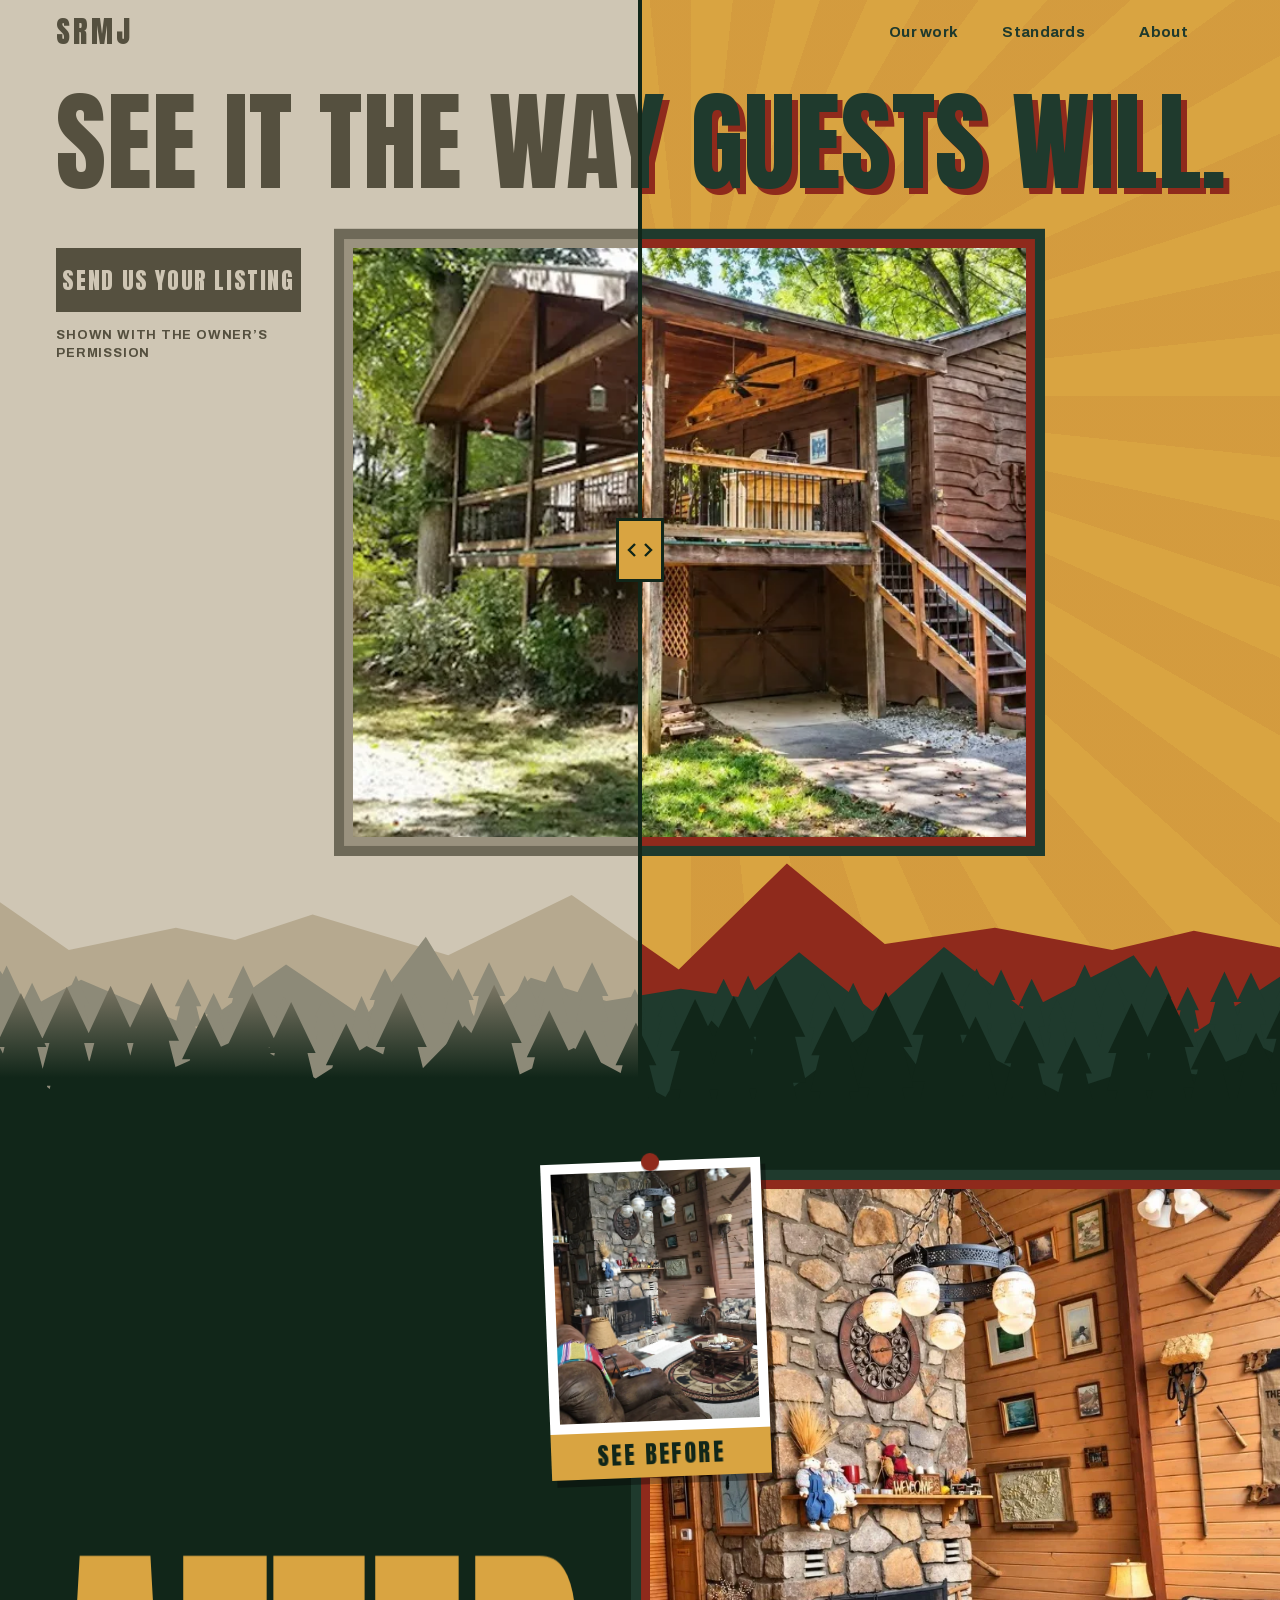
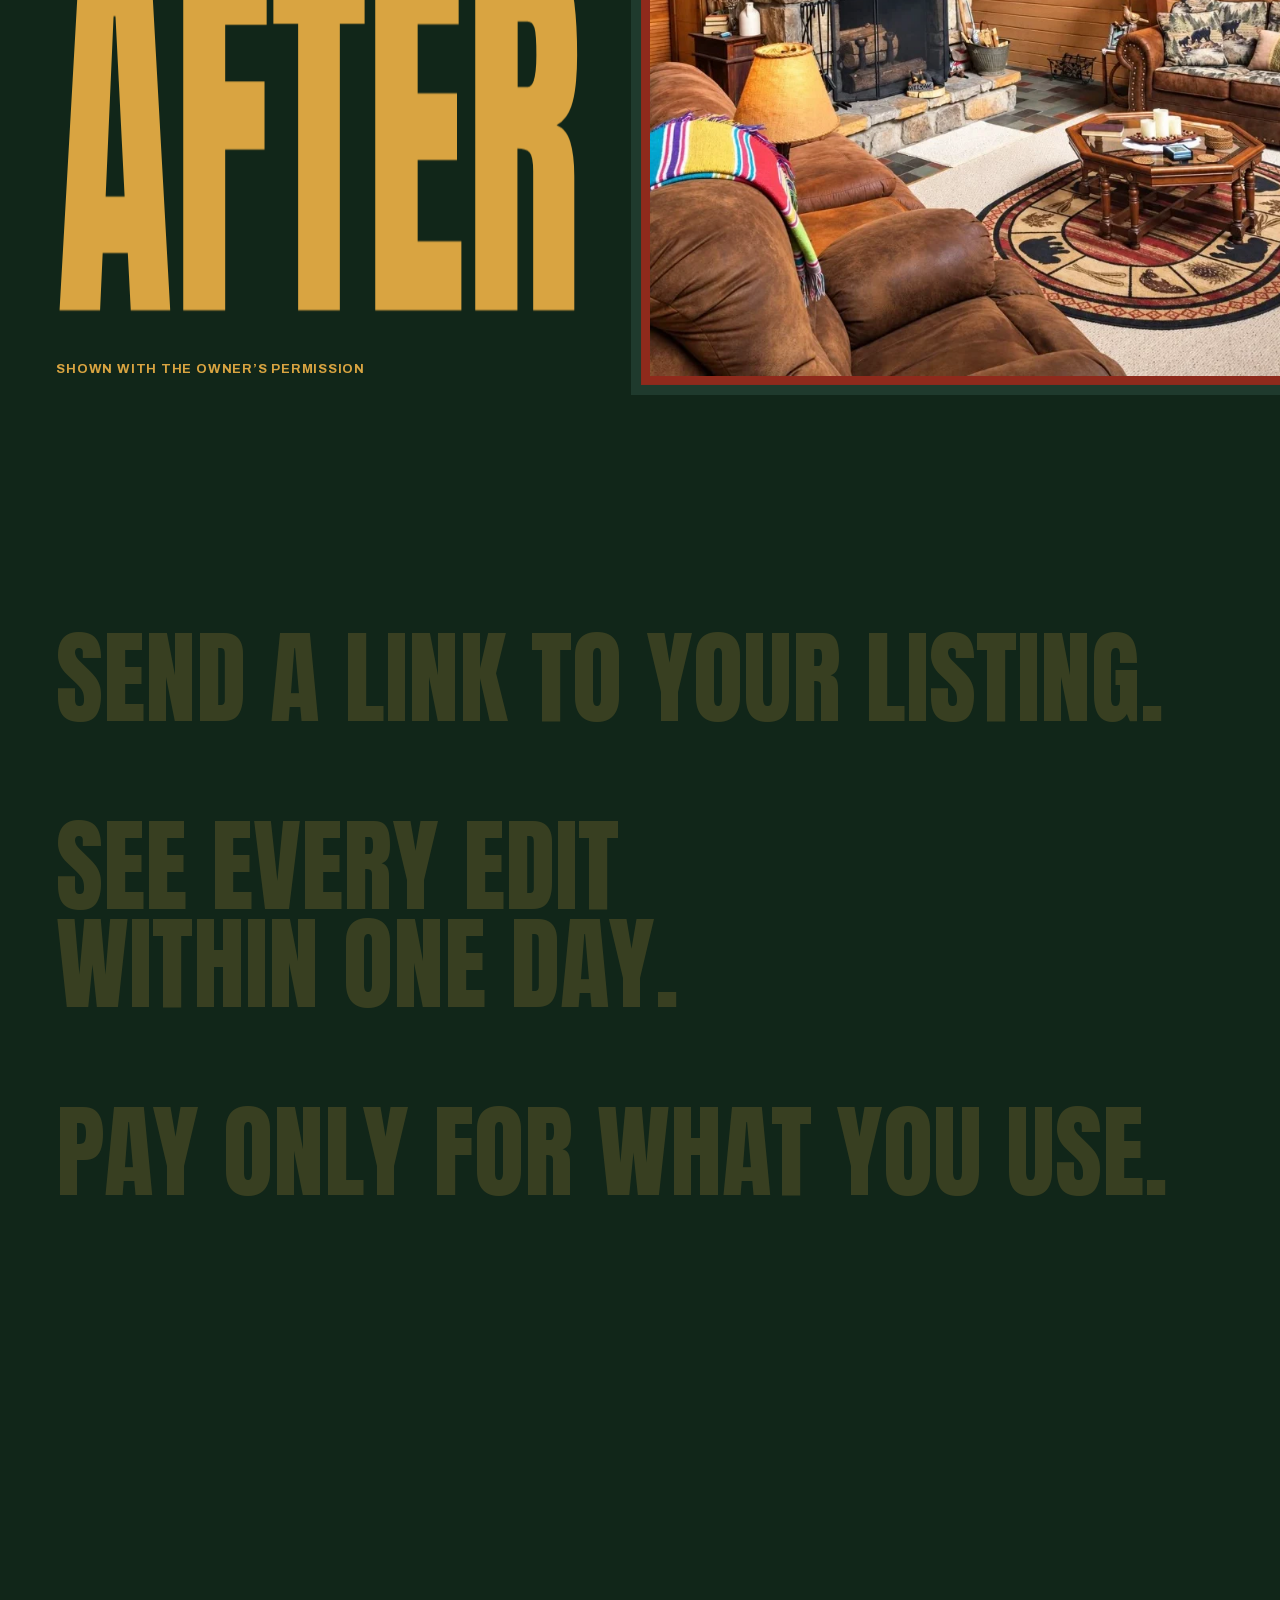
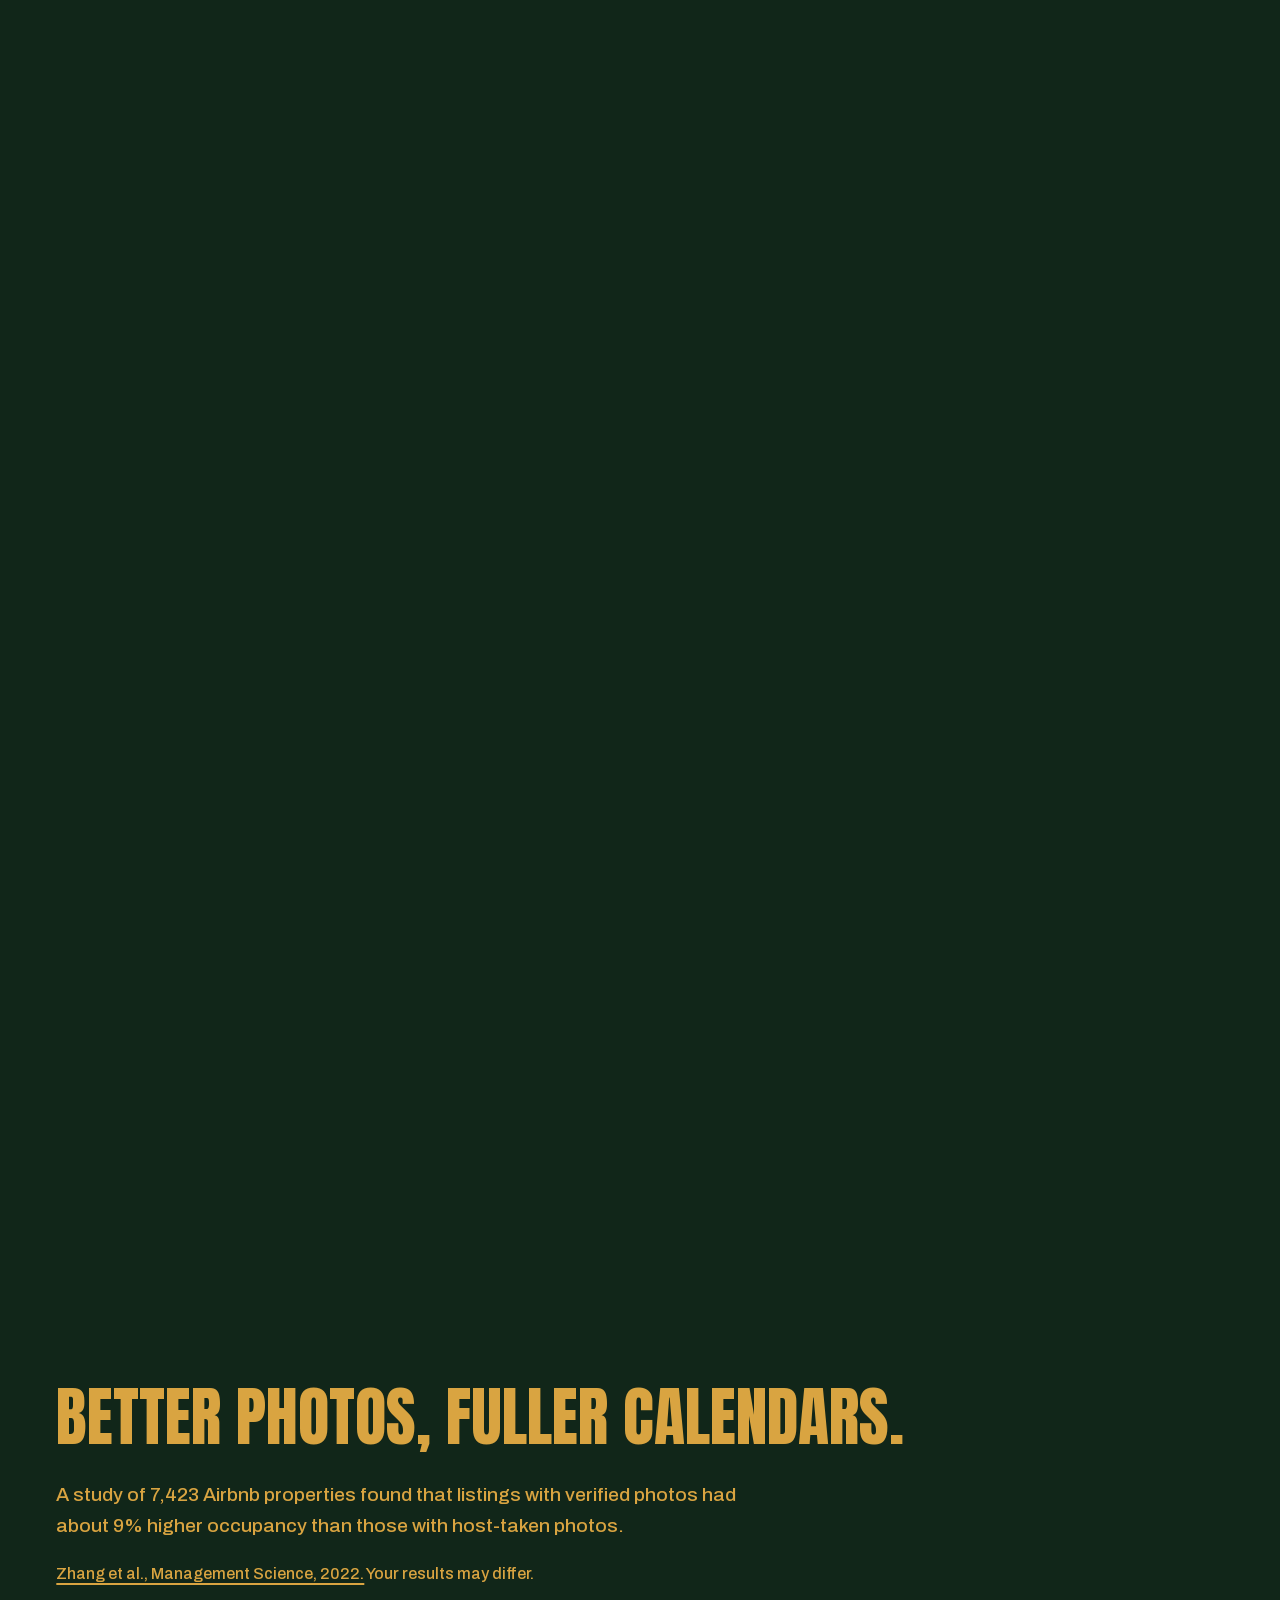
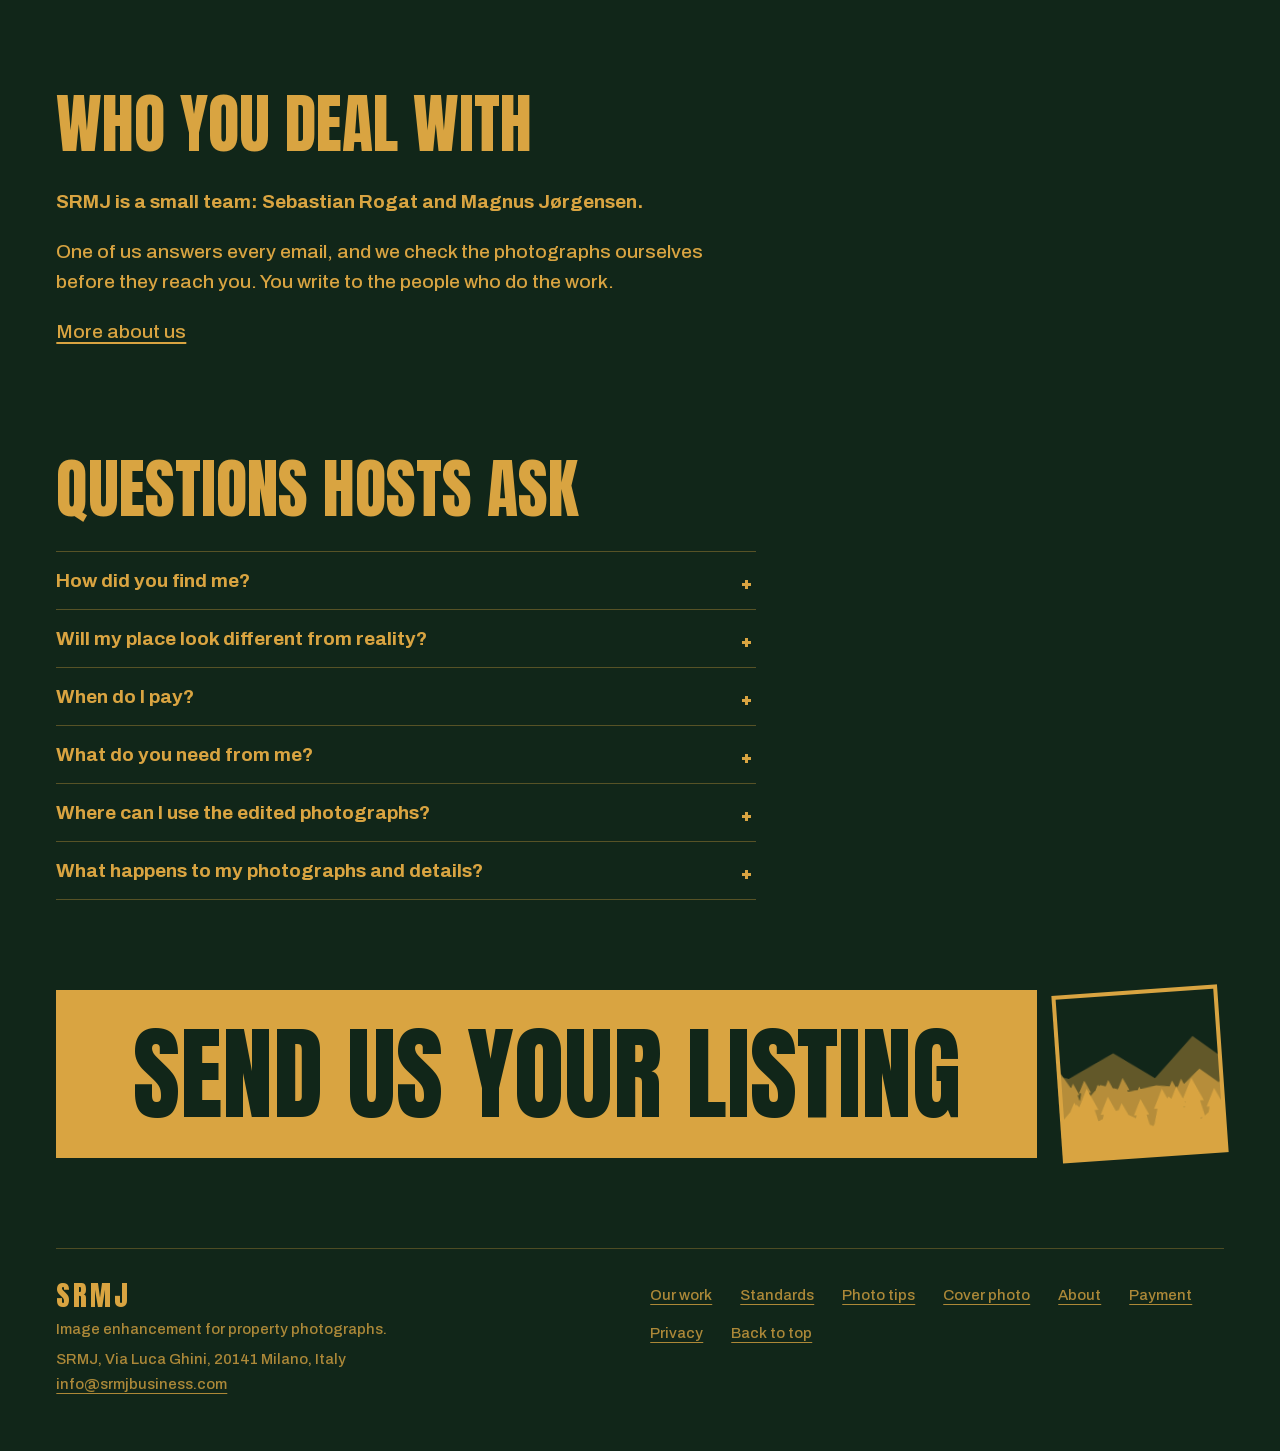
==== commit 10e07c02: "Poster redesign: home page and sub pages" ====
--- a/index.html
+++ b/index.html
@@ -15,189 +15,90 @@
 <meta property="og:image:height" content="630">
 <meta property="og:image:alt" content="A cabin living room before and after enhancement by SRMJ.">
 <meta name="twitter:card" content="summary_large_image">
-<meta name="color-scheme" content="light">
-<meta name="theme-color" content="#14110D">
+<meta name="color-scheme" content="dark">
+<meta name="theme-color" content="#112619">
 <link rel="icon" href="favicon.svg" type="image/svg+xml">
 <link rel="apple-touch-icon" href="apple-touch-icon.png">
-<link rel="preload" as="font" type="font/woff2" href="fraunces-latin-opsz-wght.woff2" crossorigin>
-<link rel="preload" as="font" type="font/woff2" href="public-sans-latin-400-normal.woff2" crossorigin>
-<link rel="preload" as="image" href="room-before.webp" imagesrcset="room-before-800.webp 800w, room-before.webp 1448w" imagesizes="100vw" fetchpriority="high">
-<script>document.documentElement.classList.add('js');if(!matchMedia('(prefers-reduced-motion: reduce)').matches)document.documentElement.classList.add('anim')</script>
-<link rel="stylesheet" href="site.css">
+<link rel="preload" as="font" type="font/woff2" href="anton-latin.woff2" crossorigin>
+<link rel="preload" as="font" type="font/woff2" href="archivo-latin.woff2" crossorigin>
+<link rel="preload" as="image" href="deck-after-800.webp" imagesrcset="deck-after-800.webp 800w, deck-after.webp 1186w" imagesizes="(max-width:760px) 90vw, 756px" fetchpriority="high">
+<script>document.documentElement.classList.add('js')</script>
+<link rel="stylesheet" href="fonts.css">
 <link rel="stylesheet" href="home.css">
 <script type="application/ld+json">[{"@context": "https://schema.org", "@type": "Organization", "name": "SRMJ", "url": "https://srmjbusiness.com/", "logo": "https://srmjbusiness.com/favicon.svg", "email": "info@srmjbusiness.com", "description": "Image enhancement for property photographs.", "address": {"@type": "PostalAddress", "streetAddress": "Via Luca Ghini", "postalCode": "20141", "addressLocality": "Milano", "addressCountry": "IT"}, "founder": [{"@type": "Person", "name": "Sebastian Rogat"}, {"@type": "Person", "name": "Magnus Jørgensen"}]}, {"@context": "https://schema.org", "@type": "FAQPage", "mainEntity": [{"@type": "Question", "name": "How did you find me?", "acceptedAnswer": {"@type": "Answer", "text": "Through the contact details you publish on your own website or listing page. Our first email says where we found them. Reply \"no thanks\" and we remove you within 10 business days and never write again."}}, {"@type": "Question", "name": "Will my place look different from reality?", "acceptedAnswer": {"@type": "Answer", "text": "No. We correct light, color, sharpness and straight lines. Nothing is added and nothing that belongs to the place is hidden, so guests find what the photographs show."}}, {"@type": "Question", "name": "When do I pay?", "acceptedAnswer": {"@type": "Answer", "text": "Only after you have seen every edited photograph with a watermark and decided to use them. Payment goes through PayPal."}}, {"@type": "Question", "name": "What do you need from me?", "acceptedAnswer": {"@type": "Answer", "text": "A link to your listing or website, or the photographs themselves. That is all."}}, {"@type": "Question", "name": "Where can I use the edited photographs?", "acceptedAnswer": {"@type": "Answer", "text": "Anywhere you like: Airbnb, Vrbo, Booking.com or your own website. They are your photographs."}}, {"@type": "Question", "name": "What happens to my photographs and details?", "acceptedAnswer": {"@type": "Answer", "text": "We use them only for your edits. We never publish them without your permission, and we delete your details when you ask."}}]}]</script>
 </head>
-<body class="home">
+<body>
 <a class="skip" href="#main">Skip to content</a>
-<header class="site-head">
-  <div class="wrap">
-    <a class="logo" href="#top" aria-label="SRMJ, to the top">SRMJ<i>.</i></a>
-    <nav class="nav" aria-label="Main"><a href="our-work">Our work</a><a href="article">Standards</a><a href="about">About</a><a href="#contact">Contact</a></nav>
-  </div>
-</header>
+<main id="main">
+<!-- SKY AND RIDGE: the same poster in two states, faded and full colour. JS adds the faded copy. -->
+<section class="hero" id="top" aria-label="Opening: drag the divider to compare the faded poster with the full-colour poster">
+<div class="layer new"><div class="pg">
+ <header><a class="logo" href="/" aria-label="SRMJ, home">SRMJ</a><nav aria-label="Main"><a href="/our-work">Our work</a><a href="/article">Standards</a><a href="/about">About</a></nav></header>
+ <h1 class="hl">See it the way guests will.</h1>
+ <div class="copy"><a class="cta" href="mailto:info@srmjbusiness.com?subject=Photos%20for%20my%20rental&amp;body=Hi%20SRMJ%2C%0A%0ALink%20to%20my%20listing%20or%20website%3A%0A%0AWhat%20I%20would%20like%20improved%3A%0A%0AThanks%2C%0A">Send us your listing</a><small>Shown with the owner&rsquo;s permission</small></div>
+ <figure class="ph"><img src="deck-after-800.webp" srcset="deck-after-800.webp 800w, deck-after.webp 1186w" sizes="(max-width:760px) 90vw, 756px" data-b="deck-before-800.webp" data-bset="deck-before-800.webp 800w, deck-before.webp 1186w" width="1186" height="768" alt="A cabin with a covered deck among trees, after editing, in clean daylight." fetchpriority="high" decoding="async"></figure>
+ <div class="rd" aria-hidden="true"><svg viewBox="0 0 1440 420" preserveAspectRatio="xMidYMax slice"><path fill="#8F2A1C" d="M0 230 L75 146 L160 205 L265 183 L323 195 L399 170 L532 210 L653 151 L758 224 L864 120 L960 199 L1068 183 L1183 205 L1263 186 L1386 210 L1440 119 L1440 630 L0 630Z"/></svg><svg viewBox="0 0 1440 420" preserveAspectRatio="xMidYMax slice"><path fill="#1F3A2D" d="M0 290 L63 183 L119 263 L172 234 L284 282 L373 219 L450 271 L510 192 L564 281 L613 232 L687 255 L760 243 L824 252 L876 207 L948 265 L1018 202 L1098 265 L1204 210 L1261 288 L1369 217 L1430 254 L1440 199 L1440 690 L0 690Z"/><path fill="#1F3A2D" d="M21 300 l-14 0 l5 -22 l-6 0 l6 -22 l-5 0 l14 -29 l14 29 l-5 0 l6 22 l-6 0 l5 22Z M61 300 l-15 0 l6 -24 l-7 0 l6 -24 l-6 0 l15 -32 l15 32 l-6 0 l6 24 l-7 0 l6 24Z M100 300 l-15 0 l5 -24 l-7 0 l6 -24 l-5 0 l15 -32 l15 32 l-5 0 l6 24 l-7 0 l5 24Z M124 300 l-12 0 l4 -19 l-5 0 l5 -19 l-4 0 l12 -25 l12 25 l-4 0 l5 19 l-5 0 l4 19Z M168 300 l-13 0 l5 -21 l-6 0 l5 -21 l-5 0 l13 -28 l13 28 l-5 0 l5 21 l-6 0 l5 21Z M210 300 l-9 0 l3 -15 l-4 0 l4 -15 l-3 0 l9 -20 l9 20 l-3 0 l4 15 l-4 0 l3 15Z M243 300 l-10 0 l4 -16 l-5 0 l4 -16 l-4 0 l10 -22 l10 22 l-4 0 l4 16 l-5 0 l4 16Z M278 300 l-13 0 l5 -20 l-6 0 l5 -20 l-5 0 l13 -27 l13 27 l-5 0 l5 20 l-6 0 l5 20Z M302 300 l-10 0 l4 -16 l-4 0 l4 -16 l-4 0 l10 -21 l10 21 l-4 0 l4 16 l-4 0 l4 16Z M332 300 l-15 0 l5 -24 l-7 0 l6 -24 l-5 0 l15 -32 l15 32 l-5 0 l6 24 l-7 0 l5 24Z M371 300 l-10 0 l3 -15 l-4 0 l4 -15 l-3 0 l10 -20 l10 20 l-3 0 l4 15 l-4 0 l3 15Z M411 300 l-10 0 l3 -15 l-4 0 l4 -15 l-3 0 l10 -20 l10 20 l-3 0 l4 15 l-4 0 l3 15Z M447 300 l-9 0 l3 -15 l-4 0 l4 -15 l-3 0 l9 -20 l9 20 l-3 0 l4 15 l-4 0 l3 15Z M471 300 l-15 0 l5 -23 l-7 0 l6 -23 l-5 0 l15 -31 l15 31 l-5 0 l6 23 l-7 0 l5 23Z M499 300 l-10 0 l4 -16 l-4 0 l4 -16 l-4 0 l10 -21 l10 21 l-4 0 l4 16 l-4 0 l4 16Z M543 300 l-15 0 l5 -23 l-7 0 l6 -23 l-5 0 l15 -31 l15 31 l-5 0 l6 23 l-7 0 l5 23Z M573 300 l-16 0 l6 -25 l-7 0 l6 -25 l-6 0 l16 -33 l16 33 l-6 0 l6 25 l-7 0 l6 25Z M608 300 l-13 0 l5 -21 l-6 0 l5 -21 l-5 0 l13 -28 l13 28 l-5 0 l5 21 l-6 0 l5 21Z M636 300 l-15 0 l6 -24 l-7 0 l6 -24 l-6 0 l15 -32 l15 32 l-6 0 l6 24 l-7 0 l6 24Z M674 300 l-16 0 l6 -25 l-7 0 l6 -25 l-6 0 l16 -33 l16 33 l-6 0 l6 25 l-7 0 l6 25Z M716 300 l-11 0 l4 -17 l-5 0 l4 -17 l-4 0 l11 -23 l11 23 l-4 0 l4 17 l-5 0 l4 17Z M747 300 l-10 0 l4 -15 l-4 0 l4 -15 l-4 0 l10 -20 l10 20 l-4 0 l4 15 l-4 0 l4 15Z M774 300 l-9 0 l3 -14 l-4 0 l4 -14 l-3 0 l9 -19 l9 19 l-3 0 l4 14 l-4 0 l3 14Z M803 300 l-13 0 l5 -20 l-6 0 l5 -20 l-5 0 l13 -27 l13 27 l-5 0 l5 20 l-6 0 l5 20Z M827 300 l-13 0 l5 -21 l-6 0 l5 -21 l-5 0 l13 -28 l13 28 l-5 0 l5 21 l-6 0 l5 21Z M858 300 l-11 0 l4 -17 l-5 0 l4 -17 l-4 0 l11 -23 l11 23 l-4 0 l4 17 l-5 0 l4 17Z M899 300 l-12 0 l4 -19 l-5 0 l5 -19 l-4 0 l12 -25 l12 25 l-4 0 l5 19 l-5 0 l4 19Z M929 300 l-12 0 l4 -19 l-5 0 l5 -19 l-4 0 l12 -25 l12 25 l-4 0 l5 19 l-5 0 l4 19Z M967 300 l-9 0 l3 -14 l-4 0 l4 -14 l-3 0 l9 -19 l9 19 l-3 0 l4 14 l-4 0 l3 14Z M1011 300 l-9 0 l3 -14 l-4 0 l3 -14 l-3 0 l9 -18 l9 18 l-3 0 l3 14 l-4 0 l3 14Z M1050 300 l-15 0 l5 -23 l-6 0 l6 -23 l-5 0 l15 -31 l15 31 l-5 0 l6 23 l-6 0 l5 23Z M1074 300 l-14 0 l5 -23 l-6 0 l6 -23 l-5 0 l14 -30 l14 30 l-5 0 l6 23 l-6 0 l5 23Z M1105 300 l-13 0 l5 -20 l-6 0 l5 -20 l-5 0 l13 -27 l13 27 l-5 0 l5 20 l-6 0 l5 20Z M1129 300 l-9 0 l3 -14 l-4 0 l4 -14 l-3 0 l9 -19 l9 19 l-3 0 l4 14 l-4 0 l3 14Z M1157 300 l-15 0 l6 -24 l-7 0 l6 -24 l-6 0 l15 -33 l15 33 l-6 0 l6 24 l-7 0 l6 24Z M1184 300 l-14 0 l5 -22 l-6 0 l6 -22 l-5 0 l14 -30 l14 30 l-5 0 l6 22 l-6 0 l5 22Z M1227 300 l-15 0 l6 -24 l-7 0 l6 -24 l-6 0 l15 -32 l15 32 l-6 0 l6 24 l-7 0 l6 24Z M1258 300 l-11 0 l4 -18 l-5 0 l4 -18 l-4 0 l11 -23 l11 23 l-4 0 l4 18 l-5 0 l4 18Z M1293 300 l-14 0 l5 -22 l-6 0 l6 -22 l-5 0 l14 -30 l14 30 l-5 0 l6 22 l-6 0 l5 22Z M1319 300 l-14 0 l5 -22 l-6 0 l6 -22 l-5 0 l14 -29 l14 29 l-5 0 l6 22 l-6 0 l5 22Z M1359 300 l-15 0 l5 -23 l-7 0 l6 -23 l-5 0 l15 -31 l15 31 l-5 0 l6 23 l-7 0 l5 23Z M1383 300 l-15 0 l6 -24 l-7 0 l6 -24 l-6 0 l15 -32 l15 32 l-6 0 l6 24 l-7 0 l6 24Z M1409 300 l-11 0 l4 -17 l-5 0 l4 -17 l-4 0 l11 -23 l11 23 l-4 0 l4 17 l-5 0 l4 17Z M1445 300 l-15 0 l5 -24 l-7 0 l6 -24 l-5 0 l15 -32 l15 32 l-5 0 l6 24 l-7 0 l5 24Z"/></svg><svg viewBox="0 0 1440 420" preserveAspectRatio="xMidYMax slice"><path fill="#112619" d="M0 350 L69 288 L148 346 L191 303 L248 327 L329 291 L402 331 L452 299 L503 325 L548 279 L594 331 L655 301 L745 349 L790 274 L860 347 L958 273 L1006 338 L1056 306 L1132 345 L1213 319 L1265 327 L1329 300 L1405 337 L1440 320 L1440 750 L0 750Z"/><path fill="#112619" d="M36 380 l-27 0 l10 -43 l-12 0 l11 -43 l-10 0 l27 -57 l27 57 l-10 0 l11 43 l-12 0 l10 43Z M82 380 l-20 0 l7 -31 l-9 0 l8 -31 l-7 0 l20 -41 l20 41 l-7 0 l8 31 l-9 0 l7 31Z M114 380 l-25 0 l9 -40 l-11 0 l10 -40 l-9 0 l25 -53 l25 53 l-9 0 l10 40 l-11 0 l9 40Z M159 380 l-26 0 l9 -42 l-12 0 l11 -42 l-9 0 l26 -55 l26 55 l-9 0 l11 42 l-12 0 l9 42Z M202 380 l-26 0 l10 -42 l-12 0 l11 -42 l-10 0 l26 -56 l26 56 l-10 0 l11 42 l-12 0 l10 42Z M242 380 l-27 0 l10 -43 l-12 0 l11 -43 l-10 0 l27 -57 l27 57 l-10 0 l11 43 l-12 0 l10 43Z M294 380 l-22 0 l8 -34 l-10 0 l9 -34 l-8 0 l22 -46 l22 46 l-8 0 l9 34 l-10 0 l8 34Z M341 380 l-25 0 l9 -40 l-11 0 l10 -40 l-9 0 l25 -53 l25 53 l-9 0 l10 40 l-11 0 l9 40Z M379 380 l-24 0 l8 -37 l-10 0 l9 -37 l-8 0 l24 -50 l24 50 l-8 0 l9 37 l-10 0 l8 37Z M433 380 l-20 0 l7 -31 l-9 0 l8 -31 l-7 0 l20 -41 l20 41 l-7 0 l8 31 l-9 0 l7 31Z M487 380 l-25 0 l9 -40 l-11 0 l10 -40 l-9 0 l25 -53 l25 53 l-9 0 l10 40 l-11 0 l9 40Z M543 380 l-21 0 l7 -32 l-9 0 l8 -32 l-7 0 l21 -43 l21 43 l-7 0 l8 32 l-9 0 l7 32Z M578 380 l-27 0 l10 -42 l-12 0 l11 -42 l-10 0 l27 -57 l27 57 l-10 0 l11 42 l-12 0 l10 42Z M632 380 l-22 0 l8 -35 l-10 0 l9 -35 l-8 0 l22 -46 l22 46 l-8 0 l9 35 l-10 0 l8 35Z M667 380 l-19 0 l7 -29 l-8 0 l7 -29 l-7 0 l19 -39 l19 39 l-7 0 l7 29 l-8 0 l7 29Z M717 380 l-20 0 l7 -31 l-9 0 l8 -31 l-7 0 l20 -42 l20 42 l-7 0 l8 31 l-9 0 l7 31Z M775 380 l-24 0 l9 -38 l-11 0 l10 -38 l-9 0 l24 -51 l24 51 l-9 0 l10 38 l-11 0 l9 38Z M813 380 l-25 0 l9 -39 l-11 0 l10 -39 l-9 0 l25 -52 l25 52 l-9 0 l10 39 l-11 0 l9 39Z M855 380 l-29 0 l10 -45 l-13 0 l11 -45 l-10 0 l29 -60 l29 60 l-10 0 l11 45 l-13 0 l10 45Z M912 380 l-23 0 l8 -36 l-10 0 l9 -36 l-8 0 l23 -48 l23 48 l-8 0 l9 36 l-10 0 l8 36Z M962 380 l-26 0 l9 -40 l-11 0 l10 -40 l-9 0 l26 -54 l26 54 l-9 0 l10 40 l-11 0 l9 40Z M1017 380 l-29 0 l11 -46 l-13 0 l12 -46 l-11 0 l29 -62 l29 62 l-11 0 l12 46 l-13 0 l11 46Z M1050 380 l-21 0 l8 -33 l-9 0 l8 -33 l-8 0 l21 -44 l21 44 l-8 0 l8 33 l-9 0 l8 33Z M1098 380 l-20 0 l7 -32 l-9 0 l8 -32 l-7 0 l20 -42 l20 42 l-7 0 l8 32 l-9 0 l7 32Z M1147 380 l-17 0 l6 -27 l-8 0 l7 -27 l-6 0 l17 -36 l17 36 l-6 0 l7 27 l-8 0 l6 27Z M1203 380 l-23 0 l8 -37 l-10 0 l9 -37 l-8 0 l23 -49 l23 49 l-8 0 l9 37 l-10 0 l8 37Z M1239 380 l-25 0 l9 -40 l-11 0 l10 -40 l-9 0 l25 -53 l25 53 l-9 0 l10 40 l-11 0 l9 40Z M1280 380 l-19 0 l7 -29 l-8 0 l7 -29 l-7 0 l19 -39 l19 39 l-7 0 l7 29 l-8 0 l7 29Z M1325 380 l-18 0 l6 -28 l-8 0 l7 -28 l-6 0 l18 -38 l18 38 l-6 0 l7 28 l-8 0 l6 28Z M1363 380 l-28 0 l10 -44 l-12 0 l11 -44 l-10 0 l28 -59 l28 59 l-10 0 l11 44 l-12 0 l10 44Z M1415 380 l-16 0 l6 -25 l-7 0 l6 -25 l-6 0 l16 -34 l16 34 l-6 0 l6 25 l-7 0 l6 25Z M1468 380 l-16 0 l6 -26 l-7 0 l6 -26 l-6 0 l16 -34 l16 34 l-6 0 l6 26 l-7 0 l6 26Z"/></svg></div>
+</div></div>
+<div class="div" id="div" role="slider" tabindex="0" aria-label="Compare the faded poster with the full-colour poster" aria-valuemin="0" aria-valuemax="100" aria-valuenow="50"><div class="knob"><svg width="26" height="14" viewBox="0 0 26 14" aria-hidden="true"><path d="M8 1 2 7l6 6M18 1l6 6-6 6" fill="none" stroke="#112619" stroke-width="2.4"/></svg></div></div>
+</section>
 
-<main id="main">
-  <section class="reveal" id="top" aria-labelledby="hero-h">
-    <div class="rv-track">
-      <div class="rv-stick">
-        <div class="rv-media">
-          <div class="rv-photo" role="group" aria-label="A cabin bedroom and sitting area, before and after">
-            <div class="rv-pane b"><img src="room-before.webp" srcset="room-before-800.webp 800w, room-before.webp 1448w" sizes="100vw" width="1448" height="1086" alt="Before: a log cabin bedroom and sitting area in flat light, with an orange cast." fetchpriority="high" decoding="async"></div>
-            <div class="rv-pane a"><img src="room-after.webp" srcset="room-after-800.webp 800w, room-after.webp 1448w" sizes="100vw" width="1448" height="1086" alt="After: the same room with clearer light and natural color." decoding="async"></div>
-            <span class="rv-sweep" aria-hidden="true"></span>
-          </div>
-          <span class="rv-grad" aria-hidden="true"></span>
-          <span class="rv-tag tb" aria-hidden="true">Before</span><span class="rv-tag ta" aria-hidden="true">After</span>
-        </div>
-        <div class="rv-head">
-          <h1 id="hero-h">Your place is better than your photos.</h1>
-          <a class="go" href="mailto:info@srmjbusiness.com?subject=Photos%20for%20my%20rental&amp;body=Hi%20SRMJ%2C%0A%0ALink%20to%20my%20listing%20or%20website%3A%0A%0AWhat%20I%20would%20like%20improved%3A%0A%0AThanks%2C%0A">Send us your listing</a>
-          <p class="rv-cue" aria-hidden="true">Scroll to compare</p>
-        </div>
-        <div class="rv-end">
-          <p class="rv-note">A cabin bedroom and sitting area, shown with the owner&rsquo;s permission.</p>
-          <p class="rv-big">Same room. Same furniture. Better light.</p>
-          <div class="rv-side">
-            <p>See every edit first. Pay only for the ones you use.</p>
-            <a class="go" href="mailto:info@srmjbusiness.com?subject=Photos%20for%20my%20rental&amp;body=Hi%20SRMJ%2C%0A%0ALink%20to%20my%20listing%20or%20website%3A%0A%0AWhat%20I%20would%20like%20improved%3A%0A%0AThanks%2C%0A">Send us your listing</a>
-          </div>
-        </div>
-      </div>
-    </div>
-  </section>
+<!-- FOREST: the wall -->
+<section class="wall" id="wall" aria-label="A tall living room with a stone chimney, before and after">
+ <div class="wl">
+  <div class="word" id="word" aria-hidden="true"><span class="on" data-t="After">After</span><span data-t="Before">Before</span></div>
+  <small>Shown with the owner&rsquo;s permission</small>
+ </div>
+ <div class="imgwrap">
+  <div class="big"><img id="bigA" src="work-4-after.webp" srcset="work-4-after-800.webp 800w, work-4-after.webp 1080w" sizes="(max-width:760px) 100vw, 50vw" alt="After: a tall living room with a stone chimney and a round rug, in even light and natural color." width="1080" height="1336" loading="lazy" decoding="async"><img id="bigB" class="off" src="work-4-before.webp" srcset="work-4-before-800.webp 800w, work-4-before.webp 1080w" sizes="(max-width:760px) 100vw, 50vw" alt="Before: the same living room in the original photograph." width="1080" height="1336" loading="lazy" decoding="async"></div>
+  <button class="pin" id="pin" type="button" aria-label="See before: show the original photo large"><span class="in"><img id="pinB" src="work-4-before-800.webp" alt="" width="800" height="990" loading="lazy" decoding="async"><img id="pinA" class="off" src="work-4-after-800.webp" alt="" width="800" height="990" loading="lazy" decoding="async"></span><span class="lab" id="lab">See before</span></button>
+ </div>
+</section>
 
-  <section class="proofs" aria-labelledby="proof-h">
-    <div class="hw">
-      <h2 id="proof-h">Three more places, before and after.</h2>
-      <p class="sub">Drag the photo to compare. Arrow keys work too.</p>
-    </div>
-    <div class="hw wide">
-    <figure class="proof">
-      <div class="cmp" style="--ar:1186/768" role="group" aria-label="A cabin with a covered deck, before and after">
-        <img src="deck-before.webp" srcset="deck-before-800.webp 800w, deck-before.webp 1448w" sizes="(max-width: 1300px) 100vw, 1240px" width="1186" height="768" alt="Before: a wooden cabin with a covered deck among trees, in murky light." loading="lazy" decoding="async">
-        <img class="after" src="deck-after.webp" srcset="deck-after-800.webp 800w, deck-after.webp 1448w" sizes="(max-width: 1300px) 100vw, 1240px" width="1186" height="768" alt="After: the same cabin in clean daylight with natural green." loading="lazy" decoding="async">
-        <span class="tag l" aria-hidden="true">Before</span><span class="tag r" aria-hidden="true">After</span>
-        <div class="bar"></div>
-        <input type="range" min="0" max="100" value="50" aria-label="Compare before and after: A cabin with a covered deck">
-      </div>
-      <figcaption>A cabin with a covered deck</figcaption>
-    </figure>
-    <figure class="proof">
-      <div class="cmp" style="--ar:1186/706" role="group" aria-label="A living room with leather sofas, before and after">
-        <img src="work-3-before.webp" srcset="work-3-before-800.webp 800w, work-3-before.webp 1186w" sizes="(max-width: 1300px) 100vw, 1240px" width="1186" height="706" alt="Before: Living room with leather sofas and a stone fireplace." loading="lazy" decoding="async">
-        <img class="after" src="work-3-after.webp" srcset="work-3-after-800.webp 800w, work-3-after.webp 1186w" sizes="(max-width: 1300px) 100vw, 1240px" width="1186" height="706" alt="After: Living room with leather sofas and a stone fireplace." loading="lazy" decoding="async">
-        <span class="tag l" aria-hidden="true">Before</span><span class="tag r" aria-hidden="true">After</span>
-        <div class="bar"></div>
-        <input type="range" min="0" max="100" value="50" aria-label="Compare before and after: A living room with leather sofas">
-      </div>
-      <figcaption>A living room with leather sofas</figcaption>
-    </figure>
-    <figure class="proof">
-      <div class="cmp" style="--ar:1080/1336" role="group" aria-label="A tall living room with a stone chimney, before and after">
-        <img src="work-4-before.webp" srcset="work-4-before-800.webp 800w, work-4-before.webp 1080w" sizes="(max-width: 1300px) 100vw, 1240px" width="1080" height="1336" alt="Before: Tall living room with a stone chimney and a round rug." loading="lazy" decoding="async">
-        <img class="after" src="work-4-after.webp" srcset="work-4-after-800.webp 800w, work-4-after.webp 1080w" sizes="(max-width: 1300px) 100vw, 1240px" width="1080" height="1336" alt="After: Tall living room with a stone chimney and a round rug." loading="lazy" decoding="async">
-        <span class="tag l" aria-hidden="true">Before</span><span class="tag r" aria-hidden="true">After</span>
-        <div class="bar"></div>
-        <input type="range" min="0" max="100" value="50" aria-label="Compare before and after: A tall living room with a stone chimney">
-      </div>
-      <figcaption>A tall living room with a stone chimney</figcaption>
-    </figure>
-    </div>
-  </section>
+<!-- FOREST FLOOR: three lines -->
+<section class="floor" id="floor" aria-label="How it works">
+ <div class="ltrack"><div class="lstick"><div class="col">
+  <p class="ln" data-t="Send a link to your listing.">Send a link to your listing.</p>
+  <p class="ln" data-t="See every edit within one day.">See every edit within one day.</p>
+  <p class="ln" data-t="Pay only for what you use.">Pay only for what you use.</p>
+ </div></div></div>
+</section>
 
+<div class="more">
   <section class="evidence" aria-labelledby="ev-h">
-    <div class="hw">
       <h2 id="ev-h">Better photos, fuller calendars.</h2>
       <p>A study of 7,423 Airbnb properties found that listings with verified photos had about 9% higher occupancy than those with host-taken photos.</p>
       <p class="src"><a href="https://pubsonline.informs.org/doi/fpi/10.1287/mnsc.2021.4175" rel="noopener">Zhang et al., Management Science, 2022.</a> Your results may differ.</p>
-    </div>
   </section>
-
-  <section class="steps" aria-labelledby="how-h">
-    <div class="hw">
-      <h2 id="how-h">How it works</h2>
-      <ol>
-        <li><b>Send a link to your listing.</b><span>Or attach a few photos. That's all we need.</span></li>
-        <li><b>See every edit within one day.</b><span>Every photo comes back with a watermark, so you can judge the whole set.</span></li>
-        <li><b>Pay only for what you use.</b><span>Pick the photos you want. If none suit you, you owe nothing.</span></li>
-      </ol>
-    </div>
-  </section>
-
-  <section class="honest" aria-labelledby="honest-h">
-    <div class="hw">
-      <h2 id="honest-h" class="visually-hidden">What we change and what we never change</h2>
-      <div class="hn">
-        <div>
-          <h3>We change</h3>
-          <p>Light. Color. Straight lines. Detail.</p>
-        </div>
-        <div>
-          <h3>We never</h3>
-          <p><s>Add what is not there.</s> <s>Hide what is.</s></p>
-        </div>
-      </div>
-    </div>
-  </section>
-
   <section class="who" aria-labelledby="who-h">
-    <div class="hw">
       <h2 id="who-h">Who you deal with</h2>
       <p class="lead">SRMJ is a small team: Sebastian Rogat and Magnus J&oslash;rgensen.</p>
       <p>One of us answers every email, and we check the photographs ourselves before they reach you. You write to the people who do the work.</p>
-      <p><a class="more" href="about">More about us</a></p>
-    </div>
+      <p><a href="/about">More about us</a></p>
   </section>
-
-  <section id="faq" class="hfaq" aria-labelledby="faq-h">
-    <div class="hw">
+  <section id="faq" aria-labelledby="faq-h">
       <h2 id="faq-h">Questions hosts ask</h2>
       <div class="faq">
-        <details>
-          <summary>How did you find me?</summary>
-          <p>Through the contact details you publish on your own website or listing page. Our first email says where we found them. Reply "no thanks" and we remove you within 10 business days and never write again.</p>
-        </details>
-        <details>
-          <summary>Will my place look different from reality?</summary>
-          <p>No. We correct light, color, sharpness and straight lines. We add nothing and hide nothing that belongs to the place, so guests find what the photographs show. <a href="article">Our standard</a></p>
-        </details>
-        <details>
-          <summary>When do I pay?</summary>
-          <p>Only after you have seen every edited photograph with a watermark and decided to use them. Payment goes through PayPal. <a href="pay">How payment works</a></p>
-        </details>
-        <details>
-          <summary>What do you need from me?</summary>
-          <p>A link to your listing or website, or the photographs themselves. That is all. <a href="photo-tips">Tips for taking them</a>.</p>
-        </details>
-        <details>
-          <summary>Where can I use the edited photographs?</summary>
-          <p>Anywhere you like: Airbnb, Vrbo, Booking.com or your own website. They are your photographs.</p>
-        </details>
-        <details>
-          <summary>What happens to my photographs and details?</summary>
-          <p>We use them only for your edits. We never publish them without your permission, and we delete your details when you ask. <a href="privacy">Privacy notice</a></p>
-        </details>
+        <details><summary>How did you find me?</summary><p>Through the contact details you publish on your own website or listing page. Our first email says where we found them. Reply "no thanks" and we remove you within 10 business days and never write again.</p></details>
+        <details><summary>Will my place look different from reality?</summary><p>No. We correct light, color, sharpness and straight lines. We add nothing and hide nothing that belongs to the place, so guests find what the photographs show. <a href="/article">Our standard</a></p></details>
+        <details><summary>When do I pay?</summary><p>Only after you have seen every edited photograph with a watermark and decided to use them. Payment goes through PayPal. <a href="/pay">How payment works</a></p></details>
+        <details><summary>What do you need from me?</summary><p>A link to your listing or website, or the photographs themselves. That is all. <a href="/photo-tips">Tips for taking them</a>.</p></details>
+        <details><summary>Where can I use the edited photographs?</summary><p>Anywhere you like: Airbnb, Vrbo, Booking.com or your own website. They are your photographs.</p></details>
+        <details><summary>What happens to my photographs and details?</summary><p>We use them only for your edits. We never publish them without your permission, and we delete your details when you ask. <a href="/privacy">Privacy notice</a></p></details>
       </div>
-    </div>
   </section>
+</div>
 
-  <section class="hcontact" id="contact" aria-labelledby="contact-h">
-    <div class="hw">
-      <h2 id="contact-h">Tell us about your photographs.</h2>
-      <p>Send a link or a few photos. We reply by email.</p>
-      <a class="go" href="mailto:info@srmjbusiness.com?subject=Photos%20for%20my%20rental&amp;body=Hi%20SRMJ%2C%0A%0ALink%20to%20my%20listing%20or%20website%3A%0A%0AWhat%20I%20would%20like%20improved%3A%0A%0AThanks%2C%0A">Send us your listing</a>
-      <a class="addr" href="mailto:info@srmjbusiness.com">info@srmjbusiness.com</a>
-    </div>
-  </section>
+<section class="close" id="contact" aria-label="Contact">
+ <div class="cta-row"><a class="cta2" href="mailto:info@srmjbusiness.com?subject=Photos%20for%20my%20rental&amp;body=Hi%20SRMJ%2C%0A%0ALink%20to%20my%20listing%20or%20website%3A%0A%0AWhat%20I%20would%20like%20improved%3A%0A%0AThanks%2C%0A">Send us your listing</a><span class="stamp" aria-hidden="true"><svg viewBox="0 0 1440 420" preserveAspectRatio="xMidYMax slice" aria-hidden="true"><path fill="#D9A441" fill-opacity=".4" d="M0 230 L75 146 L160 205 L265 183 L323 195 L399 170 L532 210 L653 151 L758 224 L864 120 L960 199 L1068 183 L1183 205 L1263 186 L1386 210 L1440 119 L1440 630 L0 630Z"/><path fill="#D9A441" fill-opacity=".7" d="M0 290 L63 183 L119 263 L172 234 L284 282 L373 219 L450 271 L510 192 L564 281 L613 232 L687 255 L760 243 L824 252 L876 207 L948 265 L1018 202 L1098 265 L1204 210 L1261 288 L1369 217 L1430 254 L1440 199 L1440 690 L0 690Z M21 300 l-14 0 l5 -22 l-6 0 l6 -22 l-5 0 l14 -29 l14 29 l-5 0 l6 22 l-6 0 l5 22Z M61 300 l-15 0 l6 -24 l-7 0 l6 -24 l-6 0 l15 -32 l15 32 l-6 0 l6 24 l-7 0 l6 24Z M100 300 l-15 0 l5 -24 l-7 0 l6 -24 l-5 0 l15 -32 l15 32 l-5 0 l6 24 l-7 0 l5 24Z M124 300 l-12 0 l4 -19 l-5 0 l5 -19 l-4 0 l12 -25 l12 25 l-4 0 l5 19 l-5 0 l4 19Z M168 300 l-13 0 l5 -21 l-6 0 l5 -21 l-5 0 l13 -28 l13 28 l-5 0 l5 21 l-6 0 l5 21Z M210 300 l-9 0 l3 -15 l-4 0 l4 -15 l-3 0 l9 -20 l9 20 l-3 0 l4 15 l-4 0 l3 15Z M243 300 l-10 0 l4 -16 l-5 0 l4 -16 l-4 0 l10 -22 l10 22 l-4 0 l4 16 l-5 0 l4 16Z M278 300 l-13 0 l5 -20 l-6 0 l5 -20 l-5 0 l13 -27 l13 27 l-5 0 l5 20 l-6 0 l5 20Z M302 300 l-10 0 l4 -16 l-4 0 l4 -16 l-4 0 l10 -21 l10 21 l-4 0 l4 16 l-4 0 l4 16Z M332 300 l-15 0 l5 -24 l-7 0 l6 -24 l-5 0 l15 -32 l15 32 l-5 0 l6 24 l-7 0 l5 24Z M371 300 l-10 0 l3 -15 l-4 0 l4 -15 l-3 0 l10 -20 l10 20 l-3 0 l4 15 l-4 0 l3 15Z M411 300 l-10 0 l3 -15 l-4 0 l4 -15 l-3 0 l10 -20 l10 20 l-3 0 l4 15 l-4 0 l3 15Z M447 300 l-9 0 l3 -15 l-4 0 l4 -15 l-3 0 l9 -20 l9 20 l-3 0 l4 15 l-4 0 l3 15Z M471 300 l-15 0 l5 -23 l-7 0 l6 -23 l-5 0 l15 -31 l15 31 l-5 0 l6 23 l-7 0 l5 23Z M499 300 l-10 0 l4 -16 l-4 0 l4 -16 l-4 0 l10 -21 l10 21 l-4 0 l4 16 l-4 0 l4 16Z M543 300 l-15 0 l5 -23 l-7 0 l6 -23 l-5 0 l15 -31 l15 31 l-5 0 l6 23 l-7 0 l5 23Z M573 300 l-16 0 l6 -25 l-7 0 l6 -25 l-6 0 l16 -33 l16 33 l-6 0 l6 25 l-7 0 l6 25Z M608 300 l-13 0 l5 -21 l-6 0 l5 -21 l-5 0 l13 -28 l13 28 l-5 0 l5 21 l-6 0 l5 21Z M636 300 l-15 0 l6 -24 l-7 0 l6 -24 l-6 0 l15 -32 l15 32 l-6 0 l6 24 l-7 0 l6 24Z M674 300 l-16 0 l6 -25 l-7 0 l6 -25 l-6 0 l16 -33 l16 33 l-6 0 l6 25 l-7 0 l6 25Z M716 300 l-11 0 l4 -17 l-5 0 l4 -17 l-4 0 l11 -23 l11 23 l-4 0 l4 17 l-5 0 l4 17Z M747 300 l-10 0 l4 -15 l-4 0 l4 -15 l-4 0 l10 -20 l10 20 l-4 0 l4 15 l-4 0 l4 15Z M774 300 l-9 0 l3 -14 l-4 0 l4 -14 l-3 0 l9 -19 l9 19 l-3 0 l4 14 l-4 0 l3 14Z M803 300 l-13 0 l5 -20 l-6 0 l5 -20 l-5 0 l13 -27 l13 27 l-5 0 l5 20 l-6 0 l5 20Z M827 300 l-13 0 l5 -21 l-6 0 l5 -21 l-5 0 l13 -28 l13 28 l-5 0 l5 21 l-6 0 l5 21Z M858 300 l-11 0 l4 -17 l-5 0 l4 -17 l-4 0 l11 -23 l11 23 l-4 0 l4 17 l-5 0 l4 17Z M899 300 l-12 0 l4 -19 l-5 0 l5 -19 l-4 0 l12 -25 l12 25 l-4 0 l5 19 l-5 0 l4 19Z M929 300 l-12 0 l4 -19 l-5 0 l5 -19 l-4 0 l12 -25 l12 25 l-4 0 l5 19 l-5 0 l4 19Z M967 300 l-9 0 l3 -14 l-4 0 l4 -14 l-3 0 l9 -19 l9 19 l-3 0 l4 14 l-4 0 l3 14Z M1011 300 l-9 0 l3 -14 l-4 0 l3 -14 l-3 0 l9 -18 l9 18 l-3 0 l3 14 l-4 0 l3 14Z M1050 300 l-15 0 l5 -23 l-6 0 l6 -23 l-5 0 l15 -31 l15 31 l-5 0 l6 23 l-6 0 l5 23Z M1074 300 l-14 0 l5 -23 l-6 0 l6 -23 l-5 0 l14 -30 l14 30 l-5 0 l6 23 l-6 0 l5 23Z M1105 300 l-13 0 l5 -20 l-6 0 l5 -20 l-5 0 l13 -27 l13 27 l-5 0 l5 20 l-6 0 l5 20Z M1129 300 l-9 0 l3 -14 l-4 0 l4 -14 l-3 0 l9 -19 l9 19 l-3 0 l4 14 l-4 0 l3 14Z M1157 300 l-15 0 l6 -24 l-7 0 l6 -24 l-6 0 l15 -33 l15 33 l-6 0 l6 24 l-7 0 l6 24Z M1184 300 l-14 0 l5 -22 l-6 0 l6 -22 l-5 0 l14 -30 l14 30 l-5 0 l6 22 l-6 0 l5 22Z M1227 300 l-15 0 l6 -24 l-7 0 l6 -24 l-6 0 l15 -32 l15 32 l-6 0 l6 24 l-7 0 l6 24Z M1258 300 l-11 0 l4 -18 l-5 0 l4 -18 l-4 0 l11 -23 l11 23 l-4 0 l4 18 l-5 0 l4 18Z M1293 300 l-14 0 l5 -22 l-6 0 l6 -22 l-5 0 l14 -30 l14 30 l-5 0 l6 22 l-6 0 l5 22Z M1319 300 l-14 0 l5 -22 l-6 0 l6 -22 l-5 0 l14 -29 l14 29 l-5 0 l6 22 l-6 0 l5 22Z M1359 300 l-15 0 l5 -23 l-7 0 l6 -23 l-5 0 l15 -31 l15 31 l-5 0 l6 23 l-7 0 l5 23Z M1383 300 l-15 0 l6 -24 l-7 0 l6 -24 l-6 0 l15 -32 l15 32 l-6 0 l6 24 l-7 0 l6 24Z M1409 300 l-11 0 l4 -17 l-5 0 l4 -17 l-4 0 l11 -23 l11 23 l-4 0 l4 17 l-5 0 l4 17Z M1445 300 l-15 0 l5 -24 l-7 0 l6 -24 l-5 0 l15 -32 l15 32 l-5 0 l6 24 l-7 0 l5 24Z"/><path fill="#D9A441" d="M0 350 L69 288 L148 346 L191 303 L248 327 L329 291 L402 331 L452 299 L503 325 L548 279 L594 331 L655 301 L745 349 L790 274 L860 347 L958 273 L1006 338 L1056 306 L1132 345 L1213 319 L1265 327 L1329 300 L1405 337 L1440 320 L1440 750 L0 750Z M36 380 l-27 0 l10 -43 l-12 0 l11 -43 l-10 0 l27 -57 l27 57 l-10 0 l11 43 l-12 0 l10 43Z M82 380 l-20 0 l7 -31 l-9 0 l8 -31 l-7 0 l20 -41 l20 41 l-7 0 l8 31 l-9 0 l7 31Z M114 380 l-25 0 l9 -40 l-11 0 l10 -40 l-9 0 l25 -53 l25 53 l-9 0 l10 40 l-11 0 l9 40Z M159 380 l-26 0 l9 -42 l-12 0 l11 -42 l-9 0 l26 -55 l26 55 l-9 0 l11 42 l-12 0 l9 42Z M202 380 l-26 0 l10 -42 l-12 0 l11 -42 l-10 0 l26 -56 l26 56 l-10 0 l11 42 l-12 0 l10 42Z M242 380 l-27 0 l10 -43 l-12 0 l11 -43 l-10 0 l27 -57 l27 57 l-10 0 l11 43 l-12 0 l10 43Z M294 380 l-22 0 l8 -34 l-10 0 l9 -34 l-8 0 l22 -46 l22 46 l-8 0 l9 34 l-10 0 l8 34Z M341 380 l-25 0 l9 -40 l-11 0 l10 -40 l-9 0 l25 -53 l25 53 l-9 0 l10 40 l-11 0 l9 40Z M379 380 l-24 0 l8 -37 l-10 0 l9 -37 l-8 0 l24 -50 l24 50 l-8 0 l9 37 l-10 0 l8 37Z M433 380 l-20 0 l7 -31 l-9 0 l8 -31 l-7 0 l20 -41 l20 41 l-7 0 l8 31 l-9 0 l7 31Z M487 380 l-25 0 l9 -40 l-11 0 l10 -40 l-9 0 l25 -53 l25 53 l-9 0 l10 40 l-11 0 l9 40Z M543 380 l-21 0 l7 -32 l-9 0 l8 -32 l-7 0 l21 -43 l21 43 l-7 0 l8 32 l-9 0 l7 32Z M578 380 l-27 0 l10 -42 l-12 0 l11 -42 l-10 0 l27 -57 l27 57 l-10 0 l11 42 l-12 0 l10 42Z M632 380 l-22 0 l8 -35 l-10 0 l9 -35 l-8 0 l22 -46 l22 46 l-8 0 l9 35 l-10 0 l8 35Z M667 380 l-19 0 l7 -29 l-8 0 l7 -29 l-7 0 l19 -39 l19 39 l-7 0 l7 29 l-8 0 l7 29Z M717 380 l-20 0 l7 -31 l-9 0 l8 -31 l-7 0 l20 -42 l20 42 l-7 0 l8 31 l-9 0 l7 31Z M775 380 l-24 0 l9 -38 l-11 0 l10 -38 l-9 0 l24 -51 l24 51 l-9 0 l10 38 l-11 0 l9 38Z M813 380 l-25 0 l9 -39 l-11 0 l10 -39 l-9 0 l25 -52 l25 52 l-9 0 l10 39 l-11 0 l9 39Z M855 380 l-29 0 l10 -45 l-13 0 l11 -45 l-10 0 l29 -60 l29 60 l-10 0 l11 45 l-13 0 l10 45Z M912 380 l-23 0 l8 -36 l-10 0 l9 -36 l-8 0 l23 -48 l23 48 l-8 0 l9 36 l-10 0 l8 36Z M962 380 l-26 0 l9 -40 l-11 0 l10 -40 l-9 0 l26 -54 l26 54 l-9 0 l10 40 l-11 0 l9 40Z M1017 380 l-29 0 l11 -46 l-13 0 l12 -46 l-11 0 l29 -62 l29 62 l-11 0 l12 46 l-13 0 l11 46Z M1050 380 l-21 0 l8 -33 l-9 0 l8 -33 l-8 0 l21 -44 l21 44 l-8 0 l8 33 l-9 0 l8 33Z M1098 380 l-20 0 l7 -32 l-9 0 l8 -32 l-7 0 l20 -42 l20 42 l-7 0 l8 32 l-9 0 l7 32Z M1147 380 l-17 0 l6 -27 l-8 0 l7 -27 l-6 0 l17 -36 l17 36 l-6 0 l7 27 l-8 0 l6 27Z M1203 380 l-23 0 l8 -37 l-10 0 l9 -37 l-8 0 l23 -49 l23 49 l-8 0 l9 37 l-10 0 l8 37Z M1239 380 l-25 0 l9 -40 l-11 0 l10 -40 l-9 0 l25 -53 l25 53 l-9 0 l10 40 l-11 0 l9 40Z M1280 380 l-19 0 l7 -29 l-8 0 l7 -29 l-7 0 l19 -39 l19 39 l-7 0 l7 29 l-8 0 l7 29Z M1325 380 l-18 0 l6 -28 l-8 0 l7 -28 l-6 0 l18 -38 l18 38 l-6 0 l7 28 l-8 0 l6 28Z M1363 380 l-28 0 l10 -44 l-12 0 l11 -44 l-10 0 l28 -59 l28 59 l-10 0 l11 44 l-12 0 l10 44Z M1415 380 l-16 0 l6 -25 l-7 0 l6 -25 l-6 0 l16 -34 l16 34 l-6 0 l6 25 l-7 0 l6 25Z M1468 380 l-16 0 l6 -26 l-7 0 l6 -26 l-6 0 l16 -34 l16 34 l-6 0 l6 26 l-7 0 l6 26Z"/></svg></span></div>
+</section>
 </main>
 
 <footer class="site-foot">
-  <div class="wrap">
-    <div class="foot-id"><span class="logo">SRMJ<i>.</i></span><p>Image enhancement for property photographs.</p><address>SRMJ, Via Luca Ghini, 20141 Milano, Italy<br><a href="mailto:info@srmjbusiness.com">info@srmjbusiness.com</a></address></div>
-    <nav aria-label="Footer"><a href="our-work">Our work</a><a href="article">Standards</a><a href="photo-tips">Photo tips</a><a href="cover-photo">Cover photo</a><a href="about">About</a><a href="pay">Payment</a><a href="privacy">Privacy</a><a href="#top">Back to top</a></nav>
-  </div>
+ <div class="in">
+  <div class="foot-id"><b>SRMJ</b><p>Image enhancement for property photographs.</p><address>SRMJ, Via Luca Ghini, 20141 Milano, Italy<br><a href="mailto:info@srmjbusiness.com">info@srmjbusiness.com</a></address></div>
+  <nav aria-label="Footer"><a href="/our-work">Our work</a><a href="/article">Standards</a><a href="/photo-tips">Photo tips</a><a href="/cover-photo">Cover photo</a><a href="/about">About</a><a href="/pay">Payment</a><a href="/privacy">Privacy</a><a href="#top">Back to top</a></nav>
+ </div>
 </footer>
-<script src="site.js" defer></script>
 <script src="home.js" defer></script>
 </body>
 </html>
--- a/fonts.css
+++ b/fonts.css
@@ -0,0 +1,3 @@
+/* Self-hosted, SIL Open Font License 1.1: Anton and Archivo (variable weight), latin subset. */
+@font-face{font-family:'Anton';font-style:normal;font-weight:400;font-display:swap;src:url(anton-latin.woff2) format('woff2');unicode-range:U+0000-00FF,U+0131,U+0152-0153,U+02BB-02BC,U+02C6,U+02DA,U+02DC,U+2000-206F,U+20AC,U+2122,U+2191,U+2193,U+2212,U+2215,U+FEFF,U+FFFD}
+@font-face{font-family:'Archivo';font-style:normal;font-weight:500 700;font-display:swap;src:url(archivo-latin.woff2) format('woff2');unicode-range:U+0000-00FF,U+0131,U+0152-0153,U+02BB-02BC,U+02C6,U+02DA,U+02DC,U+2000-206F,U+20AC,U+2122,U+2191,U+2193,U+2212,U+2215,U+FEFF,U+FFFD}
--- a/home.css
+++ b/home.css
@@ -1,157 +1,171 @@
-/* Home page "Lights on". Loaded only by index.html, after site.css. Palette: night #14110D, paper #F6F1E7, ink #1C1A16, lamp #E8A33D (CTA and sweep only). */
-@font-face{ font-family:"Fraunces"; font-style:normal; font-weight:300 700; font-display:swap; src:url(fraunces-latin-opsz-wght.woff2) format("woff2") }
+/* SRMJ home: one continuous poster. Colours: ochre, forest, darkest forest, deep red. */
+:root{--o:#D9A441;--f:#1F3A2D;--d:#112619;--r:#8F2A1C;
+ --m:clamp(20px,4.4vw,64px);--gap:clamp(12px,1.6vw,24px);--rh:clamp(56px,7vw,110px);
+ --d1:clamp(44px,8vw,128px);--d3:24px;
+ --key:0 0 0 clamp(5px,.7vw,10px) var(--r),0 0 0 clamp(11px,1.5vw,22px) var(--f);
+ --navh:64px;
+ --sans:'Archivo',system-ui,-apple-system,'Segoe UI',sans-serif;--disp:'Anton',Impact,'Arial Narrow',sans-serif}
+*{box-sizing:border-box;margin:0}
+html{scroll-behavior:smooth;background:var(--d);-webkit-text-size-adjust:100%}
+body{overflow-x:clip;background:var(--d);font-family:var(--sans);color:var(--o);font-weight:500}
+a,button,.div{-webkit-tap-highlight-color:transparent}
+:focus-visible{outline:3px solid var(--o);outline-offset:4px}
+.hero :focus-visible{outline-color:var(--d)}
+.skip{position:absolute;left:var(--m);top:-80px;background:var(--o);color:var(--d);padding:12px 18px;font-weight:700;z-index:99;text-decoration:none}
+.skip:focus{top:12px}
+@media(prefers-reduced-motion:reduce){html{scroll-behavior:auto}*{transition:none!important;animation:none!important}}
 
-body.home{
-  --gx:calc(max(0px, (100vw - 1320px) / 2) + max(20px, 4.5vw)); --k:0; --lamp:#E8A33D; --night:#14110D; --paper:#F6F1E7;
-  --display:"Fraunces", Georgia, "Times New Roman", serif;
-  --bg:#14110D; --text:#F6F1E7; --muted:#B5AC9B; --line:rgba(246,241,231,.22); --accent:#F6F1E7;
-  --band:#14110D; --on-band:#F6F1E7; --on-band-muted:#B5AC9B; --accent-on-band:#F6F1E7;
-  color-scheme:light;
-}
-/* Paper state: set by home.js once the reveal ends, and always on when there is no scroll effect. */
-body.home.paper, html:not(.anim) body.home{ --bg:#F6F1E7; --text:#1C1A16; --muted:#5E574B; --line:rgba(28,26,22,.22); --accent:#1C1A16 }
-@supports (color:color-mix(in srgb, red, blue)){
-  html.anim body.home{ --bg:color-mix(in srgb, #F6F1E7 calc(var(--k) * 100%), #14110D) }
-}
-body.home .site-foot::after{ display:none }
-body.home .site-head .wrap, body.home .site-foot .wrap{ max-width:1320px; padding-inline:max(20px, 4.5vw) }
-body.home .drag-cur{ display:none !important }
-body.home .cmp.has-cur, body.home .cmp.has-cur input{ cursor:ew-resize }
-body.home h1, body.home h2, body.home h3, body.home .rv-big, body.home .steps b, body.home .hn p, body.home .proof figcaption, body.home .who .lead{ font-weight:400; font-optical-sizing:none; font-variation-settings:"opsz" 30 }
+/* ===== hero: sky + ridge, two states of one poster ===== */
+.hero,.pg{--hr:calc(var(--lh,.92*8vw)*var(--nl,1) + 28px);--PHt:min(590px,46vw);--RH:clamp(220px,28vw,420px)}
+.hero{position:relative;overflow:hidden;
+ height:calc(var(--navh) + var(--hr) + 56px + var(--PHt) + 40px + var(--RH)*.62);
+ background:var(--o) repeating-conic-gradient(from 0deg at 54% 36%,transparent 0 6deg,rgba(143,42,28,.07) 6deg 12deg)}
+.layer.new:before{content:"";position:absolute;inset:0;background:var(--r);opacity:0;pointer-events:none}
+.layer{position:absolute;inset:0;isolation:isolate}
+.js .layer.new{clip-path:inset(0 0 0 var(--x,50%))}
+.layer.new{--ink:var(--f);--cta:var(--r);--ctat:var(--o);--k1:var(--r);--k2:var(--f);--sh:var(--r)}
+.layer.old{clip-path:inset(0 calc(100% - var(--x,50%)) 0 0);background:#CFC6B4;--ink:#55503F;--cta:#55503F;--ctat:#CFC6B4;--k1:#9A927F;--k2:#6E6958;--sh:transparent}
+.pg{position:absolute;inset:0;display:grid;padding:0 var(--m);column-gap:var(--gap);
+ --ch:64px;--nw:120px;
+ grid-template-columns:repeat(12,minmax(0,1fr));
+ grid-template-rows:var(--navh) var(--hr) 1fr;color:var(--ink)}
+.pg header{grid-column:1/-1;grid-row:1;display:flex;align-items:center;justify-content:space-between;position:relative;z-index:2}
+.pg .logo{display:block;width:var(--nw);font:400 30px/1 var(--disp);letter-spacing:.1em;color:var(--ink);text-decoration:none}
+.pg nav{display:flex}
+.pg nav a{display:block;width:var(--nw);white-space:nowrap;text-align:center;color:var(--ink);text-decoration:none;font-weight:700;font-size:15px;letter-spacing:.02em;padding:10px 0}
+.pg h1{grid-column:1/-1;grid-row:2;padding-top:28px;position:relative;z-index:2;font:400 var(--hs,8vw)/var(--lh,.92) var(--disp);text-transform:uppercase;letter-spacing:.005em;color:var(--ink);text-shadow:clamp(3px,.45vw,7px) clamp(3px,.45vw,7px) 0 var(--sh)}
+.pg h1 span{display:block;white-space:nowrap;height:var(--lh);line-height:var(--lh)}
+.copy{grid-column:1/4;grid-row:3;margin-top:56px;padding-right:32px;position:relative;z-index:2;display:flex;flex-direction:column;align-items:flex-start;min-width:0}
+.cta{display:flex;align-items:center;justify-content:center;width:100%;height:var(--ch);text-decoration:none;white-space:nowrap;background:var(--cta);color:var(--ctat);font:400 23px/1 var(--disp);letter-spacing:.07em;text-transform:uppercase}
+.copy small{display:block;margin-top:14px;line-height:18px;font-size:13px;font-weight:700;letter-spacing:.06em;text-transform:uppercase}
+.ph{grid-column:4/11;grid-row:3;margin:56px 0 0;height:var(--PHt);position:relative;z-index:2;box-shadow:0 0 0 clamp(5px,.7vw,10px) var(--k1),0 0 0 clamp(11px,1.5vw,22px) var(--k2)}
+.ph img{display:block;width:100%;height:100%;object-fit:cover;object-position:50% 50%}
+.rd{position:absolute;left:0;right:0;bottom:0;height:var(--RH);z-index:1;overflow:hidden}
+.rd svg{position:absolute;left:0;right:0;bottom:-70px;width:100%;height:calc(100% + 70px);will-change:transform}
+.div{display:none;position:absolute;top:0;bottom:0;left:var(--x,50%);width:48px;margin-left:-24px;z-index:20;touch-action:pan-y;cursor:ew-resize}
+.js .div{display:block}
+.div:before{content:"";position:absolute;left:22px;width:4px;top:0;bottom:0;background:var(--d)}
+.knob{position:absolute;top:50%;left:0;width:48px;height:64px;margin-top:-32px;background:var(--o);border:3px solid var(--d);display:grid;place-items:center}
+.div:focus-visible{outline:none}
+.div:focus-visible .knob{outline:3px solid var(--r);outline-offset:4px}
 
-.hw{ max-width:1320px; margin-inline:auto; padding-inline:max(20px, 4.5vw) }
-.go{ display:inline-flex; align-items:center; justify-content:center; min-height:60px; padding:16px 32px; background:var(--lamp); color:#14110D; font:600 18px/1.2 var(--body); text-decoration:none; white-space:nowrap; box-shadow:inset 0 0 0 2px #14110D; transition:background-color .15s, transform .15s }
-.go:hover{ background:#F2BB6A }
-.go:active{ transform:translateY(1px) }
-.go:focus-visible{ outline:3px solid var(--text); outline-offset:4px }
-
-/* 1. Reveal. Base rules are the static version (no JS, or reduced motion): headline block, both photos side by side, closing text. */
-.reveal{ --s:1; --tx:0px; --ty:0px; --e:0px; --soft:0px; --pw:1440px; --dim:1; --ob:1; --oa:0; --hf:0; --cut:0; --t:0; --sw:0; --cutmax:42%; position:relative }
-.rv-stick{ display:flex; flex-direction:column }
-.rv-head{ order:-1; background:#14110D; color:#F6F1E7; padding:clamp(40px,7vw,96px) var(--gx) clamp(36px,5vw,72px) }
-.rv-head h1{ font-size:clamp(42px,8vw,128px); line-height:.98; letter-spacing:-.01em; max-width:11em; color:#F6F1E7; margin-bottom:clamp(28px,4vw,48px) }
-.rv-head .go:focus-visible{ outline-color:#F6F1E7 }
-.rv-cue,.rv-sweep{ display:none }
-.rv-photo{ position:relative; display:grid; grid-template-columns:1fr 1fr; background:#14110D }
-.rv-pane{ position:relative; aspect-ratio:4/3; overflow:hidden }
-.rv-pane img{ position:absolute; inset:0; width:100%; height:100%; object-fit:cover; object-position:50% 55% }
-.rv-tag{ position:absolute; top:16px; z-index:2; padding:6px 12px; background:rgba(20,17,13,.82); color:#F6F1E7; font:600 12px/1.4 var(--body); letter-spacing:.12em; text-transform:uppercase; pointer-events:none }
-.rv-media{ position:relative }
-.rv-grad{ display:none }
-.rv-tag.tb{ left:16px } .rv-tag.ta{ left:calc(50% + 16px) }
-.rv-end{ display:grid; grid-template-columns:minmax(0,7fr) minmax(0,5fr); grid-template-areas:"note note" "big side"; gap:20px clamp(28px,5vw,80px); align-content:center; padding:clamp(40px,6vw,96px) var(--gx) }
-.rv-note{ grid-area:note; font-size:15px; color:var(--muted) }
-.rv-big{ grid-area:big; font-family:var(--display); font-size:clamp(32px,4.6vw,76px); line-height:1.04; letter-spacing:-.005em }
-.rv-side{ grid-area:side; display:grid; gap:24px; justify-items:start; align-content:center }
-.rv-side p{ font-size:clamp(19px,1.7vw,24px); line-height:1.4; max-width:26ch }
-@media (max-width:720px){
-  .rv-photo{ grid-template-columns:1fr } .rv-tag.ta{ left:16px; top:calc(50% + 16px) }
-  .rv-end{ grid-template-columns:1fr; grid-template-areas:"note" "big" "side" }
+@media(max-width:760px){
+ :root{--navh:52px}
+ .hero,.pg{--hr:calc(var(--lh,.92*13vw)*var(--nl,3) + 28px);--PHt:calc((100vw - 2*var(--m))*.75);--RH:200px}
+ .hero{height:calc(var(--navh) + var(--hr) + var(--PHt) + 34px + 100px + var(--RH)*.55)}
+ .pg{padding:0;column-gap:0;--ch:56px;--nw:84px;
+  grid-template-columns:var(--m) minmax(0,1fr) var(--m);grid-template-rows:var(--navh) var(--hr) calc(var(--PHt) + 34px) 1fr}
+ .pg header{padding:0 var(--m)}
+ .pg h1{grid-column:2/3;font-size:var(--hs,13vw)}
+ .ph{grid-column:2;margin-top:10px}
+ .copy{grid-column:2;grid-row:4;margin-top:6px;width:100%;padding-right:0}
+ .pg .logo{width:60px;font-size:24px}
+ .pg nav a{font-size:12.5px}
+ .cta{font-size:21px}
+ .copy small{margin-top:10px}
 }
 
-/* Scroll effect version */
-.anim .rv-track{ height:250vh; height:250svh }
-.anim .rv-stick{ display:block; position:sticky; top:var(--hh,73px); height:calc(100vh - var(--hh,73px)); height:calc(100svh - var(--hh,73px)); overflow:hidden; max-width:1600px; margin-inline:auto }
-.anim .rv-media{ position:absolute; inset:0 }
-/* The photo box keeps the file's 4:3 shape and covers the stage; at the end it scales down so the whole room shows. */
-.anim .rv-photo{ position:absolute; display:block; left:50%; top:50%;
-  width:max(100%, calc((100vh - var(--hh,73px)) * 1.33333)); width:max(100%, calc((100svh - var(--hh,73px)) * 1.33333)); aspect-ratio:1448/1086;
-  transform:translate(-50%,-50%) translate(var(--tx),var(--ty)) scale(var(--s)) }
-.anim .rv-pane{ position:absolute; inset:0; aspect-ratio:auto }
-.anim .rv-pane.a{ -webkit-mask-image:linear-gradient(90deg, #000 calc(var(--e) - var(--soft)), transparent var(--e)); mask-image:linear-gradient(90deg, #000 calc(var(--e) - var(--soft)), transparent var(--e)) }
-.anim .reveal.done .rv-pane.a{ -webkit-mask-image:none; mask-image:none }
-/* Only behind the headline, gone before the sweep starts: the Before photo is never darkened while it is compared. */
-.anim .rv-grad{ display:block; position:absolute; left:0; right:0; bottom:0; height:72%; pointer-events:none; opacity:var(--dim);
-  background:linear-gradient(to top, rgba(20,17,13,.9), rgba(20,17,13,.6) 50%, rgba(20,17,13,0)) }
-/* The one other gradient: a soft band of lamp light riding the edge of the wipe. */
-.anim .rv-sweep{ display:block; position:absolute; inset:0; pointer-events:none; mix-blend-mode:screen; opacity:var(--sw);
-  background:linear-gradient(90deg, transparent calc(var(--e) - var(--pw) * .3), rgba(232,163,61,.7) calc(var(--e) - var(--pw) * .1), rgba(255,244,222,.9) calc(var(--e) - var(--pw) * .04), transparent calc(var(--e) + var(--pw) * .03)) }
-.anim .rv-tag.tb, .anim .rv-tag.ta{ left:0; top:0 }
-.anim .rv-tag.tb{ opacity:var(--ob) } .anim .rv-tag.ta{ opacity:var(--oa) }
-.anim .rv-head{ position:absolute; left:0; right:0; bottom:0; padding:0 var(--gx) clamp(28px,6vh,64px); background:none; opacity:calc(1 - var(--hf)); transform:translateY(calc(var(--hf) * -36px)) }
-.anim .rv-head h1{ margin-bottom:clamp(24px,4vh,40px) }
-.anim .reveal.hoff .rv-head{ visibility:hidden }
-.anim .rv-cue{ display:flex; align-items:center; gap:14px; position:absolute; right:var(--gx); bottom:clamp(28px,6vh,64px); font:500 15px/1.3 var(--body); color:#F6F1E7 }
-.anim .rv-cue::after{ content:""; width:2px; height:56px; background:#F6F1E7; transform-origin:top; animation:cue 2.2s ease-in-out infinite }
-@keyframes cue{ 0%{ transform:scaleY(0) } 55%{ transform:scaleY(1); opacity:1 } 100%{ transform:scaleY(1); opacity:0 } }
-/* Closing text sits beside the photo on desktop (left set by home.js) and below it on phones. */
-.anim .rv-end{ position:absolute; left:var(--ex,60%); right:var(--gx); top:0; bottom:0; padding:0; grid-template-columns:1fr; grid-template-areas:"note" "big" "side"; align-content:center; gap:20px; opacity:var(--t); transform:translateY(calc((1 - var(--t)) * 28px)); visibility:hidden }
-.anim .rv-big{ font-size:clamp(30px,3.2vw,52px) }
-.anim .reveal.on .rv-end{ visibility:visible }
-@media (max-width:720px){
-  .anim .rv-track{ height:200vh; height:200svh }
-  .anim .rv-cue{ position:static; margin-top:24px }
-  .anim .rv-end{ left:var(--gx); top:var(--ey,60%); bottom:auto; gap:12px; align-content:start }
-  .anim .rv-big{ font-size:clamp(26px,7.6vw,34px) }
-  .anim .rv-side{ gap:16px } .anim .rv-side p{ font-size:17px }
+/* ===== forest: the wall ===== */
+.wall{display:grid;grid-template-columns:repeat(12,minmax(0,1fr));column-gap:var(--gap);padding:var(--rh) var(--m);background:var(--d);align-items:stretch}
+.wl{grid-column:1/7;grid-row:1;display:flex;flex-direction:column;justify-content:flex-end;gap:18px;min-width:0}
+.word{display:flex;align-items:flex-end;font:400 20vw/1 var(--disp);text-transform:uppercase;color:var(--o);white-space:nowrap;user-select:none}
+.word span{display:none;line-height:1;transform-origin:50% 100%;position:relative;isolation:isolate}.word span.on{display:block}
+.word span:before,.word span:after{content:attr(data-t);position:absolute;left:0;top:0;z-index:-1;opacity:0;pointer-events:none}
+.word span:before{color:var(--r)}.word span:after{color:var(--f)}
+.wall small{font-size:13px;font-weight:700;letter-spacing:.06em;text-transform:uppercase;color:var(--o)}
+.imgwrap{grid-column:7/13;grid-row:1;margin-right:calc(-1*var(--m));position:relative}
+.big{position:relative;aspect-ratio:4/5;box-shadow:var(--key);overflow:hidden}
+.big img{position:absolute;inset:0;width:100%;height:100%;object-fit:cover;object-position:50% 50%;transition:opacity .35s}
+.big img.off{opacity:0}
+.pin{position:absolute;left:-110px;top:-28px;width:min(220px,26vw);border:0;background:#fff;padding:10px;transform:rotate(-2.2deg);transform-origin:50% 0;box-shadow:5px 7px 0 rgba(0,0,0,.35);cursor:pointer;z-index:3;display:block;font:inherit}
+.pin .in{position:relative;display:block;aspect-ratio:4/5;overflow:hidden}
+.pin img{position:absolute;inset:0;width:100%;height:100%;object-fit:cover;object-position:50% 50%;transition:opacity .35s}
+.pin img.off{opacity:0}
+.pin:before{content:"";position:absolute;left:50%;top:-8px;width:18px;height:18px;margin-left:-9px;border-radius:50%;background:var(--r);z-index:2;box-shadow:0 2px 0 rgba(0,0,0,.25)}
+.pin .lab{display:block;margin:10px -10px -10px;padding:11px 6px;background:var(--o);color:var(--d);font:400 var(--d3)/1 var(--disp);letter-spacing:.1em;text-transform:uppercase;text-align:center}
+.pin:hover .lab{background:var(--r);color:var(--o)}
+@media(max-width:760px){
+ .wall{display:flex;flex-direction:column;gap:24px}
+ .imgwrap{margin-left:0;order:1}
+ .wl{order:2}
+ .pin{left:-6px;top:-18px;width:112px;padding:6px}
+ .pin:before{width:12px;height:12px;margin-left:-6px;top:-5px}
+ .pin .lab{margin:6px -6px -6px;padding:7px 2px;font-size:14px}
 }
 
-/* Sections after the reveal */
-.hw h2{ font-size:clamp(40px,6.4vw,104px); line-height:1; letter-spacing:-.01em; max-width:13ch }
-.sub{ margin-top:20px; font-size:19px; color:var(--muted); max-width:46ch }
+/* ===== forest floor: three lines, then the rest ===== */
+.floor{background:var(--d);padding:0 var(--m)}
+.col{display:flex;flex-direction:column;align-items:stretch;gap:var(--rh);padding:var(--rh) 0}
+.floor p.ln{font:400 var(--d1)/.96 var(--disp);text-transform:uppercase;color:var(--o);text-wrap:balance;position:relative}
+.more{background:var(--d);padding:0 var(--m) var(--rh);display:grid;grid-template-columns:repeat(12,minmax(0,1fr));column-gap:var(--gap);row-gap:var(--rh)}
+.more section{grid-column:1/10}
+.more h2{font:400 clamp(36px,5vw,72px)/1 var(--disp);text-transform:uppercase;color:var(--o);margin-bottom:clamp(20px,2.4vw,32px)}
+.more p{font-size:clamp(18px,1.5vw,21px);line-height:1.6;max-width:64ch;margin-bottom:1em}
+.more p.lead{font-weight:700}
+.more a{color:var(--o);text-underline-offset:4px;text-decoration-thickness:2px}
+.more .src{font-size:16px}
+.faq details{border-top:1px solid rgba(217,164,65,.35);max-width:70ch}
+.faq details:last-child{border-bottom:1px solid rgba(217,164,65,.35)}
+.faq summary{cursor:pointer;list-style:none;padding:18px 40px 18px 0;font-weight:700;font-size:clamp(18px,1.5vw,21px);position:relative}
+.faq summary::-webkit-details-marker{display:none}
+.faq summary:after{content:"+";position:absolute;right:4px;top:14px;font:400 30px/1 var(--disp)}
+.faq details[open] summary:after{content:"\2212"}
+.faq details p{padding-bottom:6px}
+.close{background:var(--d);padding:0 var(--m) var(--rh)}
+.cta-row{display:grid;grid-template-columns:minmax(0,1fr) auto;gap:var(--gap);align-items:stretch}
+.cta2{display:block;text-align:center;background:var(--o);color:var(--d);text-decoration:none;font:400 var(--d1)/1 var(--disp);text-transform:uppercase;padding:.32em .2em}
+.cta2:hover{background:var(--r);color:var(--o)}
+.stamp{display:block;width:clamp(96px,13vw,190px);aspect-ratio:1;border:4px solid var(--o);transform:rotate(-4deg);overflow:hidden}
+.stamp svg{display:block;width:100%;height:100%}
+.site-foot{background:var(--d);padding:0 var(--m) calc(var(--rh)*.6);color:rgba(217,164,65,.78);font-size:15px}
+.site-foot .in{display:grid;grid-template-columns:repeat(12,minmax(0,1fr));column-gap:var(--gap);row-gap:28px;border-top:1px solid rgba(217,164,65,.3);padding-top:32px}
+.foot-id{grid-column:1/7}
+.foot-id b{font:400 28px/1 var(--disp);letter-spacing:.1em;color:var(--o);display:block;margin-bottom:12px}
+.site-foot address{font-style:normal;line-height:1.7;margin-top:10px}
+.site-foot a{color:inherit;text-underline-offset:4px}
+.site-foot nav{grid-column:7/13;display:flex;flex-wrap:wrap;gap:10px 28px;align-content:flex-start}
+.site-foot nav a{padding:6px 0}
+@media(max-width:760px){
+ .more section{grid-column:1/-1}
+ .foot-id,.site-foot nav{grid-column:1/-1}
+ .floor p.ln,.cta2{font-size:13vw}
+ .cta-row{grid-template-columns:1fr}
+ .stamp{width:120px;margin-top:8px}
+ .cta2{font-size:11.5vw}
+}
 
-.proofs{ padding-top:clamp(88px,13vw,220px) }
-.proofs .wide{ margin-top:clamp(40px,6vw,88px) }
-.proof{ margin:0 0 clamp(72px,10vw,160px) }
-.proof .cmp{ aspect-ratio:var(--ar) }
-@media (min-width:900px){ .proof .cmp{ aspect-ratio:16/10 } }
-@media (max-width:720px){ .proof .cmp{ aspect-ratio:1/1 } }
-.proof .cmp .bar::after{ width:56px; height:56px; font-size:24px; line-height:54px }
-.proof .cmp .tag{ top:16px }
-.proof .cmp .l{ left:16px } .proof .cmp .r{ right:16px }
-.proof figcaption{ margin-top:20px; font-family:var(--display); font-size:clamp(24px,3vw,40px); line-height:1.15; letter-spacing:-.01em }
-
-.steps{ padding-block:clamp(24px,4vw,64px) clamp(88px,13vw,220px) }
-.steps h2{ font-family:var(--body); font-size:clamp(18px,1.6vw,22px); font-weight:600; letter-spacing:0; color:var(--muted); max-width:none }
-.steps ol{ list-style:none; margin:clamp(24px,3vw,40px) 0 0; padding:0 }
-.steps li{ display:grid; grid-template-columns:minmax(0,7fr) minmax(0,5fr); gap:clamp(20px,4vw,72px); align-items:end; padding-block:clamp(28px,4vw,56px) }
-.steps b{ display:block; font-family:var(--display); font-weight:400; font-size:clamp(34px,5.4vw,88px); line-height:1.02; letter-spacing:-.01em; max-width:12ch; text-wrap:balance; letter-spacing:0 }
-.steps span{ display:block; padding-bottom:.6em; font-size:clamp(18px,1.6vw,22px); line-height:1.5; max-width:46ch; color:var(--muted) }
-
-.honest{ padding-block:clamp(40px,6vw,96px) clamp(88px,13vw,220px) }
-.hn{ display:grid; grid-template-columns:repeat(2,minmax(0,1fr)); gap:clamp(48px,6vw,120px); border-top:1px solid var(--line); padding-top:clamp(40px,6vw,88px) }
-.hn h3{ font-family:var(--body); font-size:clamp(17px,1.5vw,20px); font-weight:600; color:var(--muted); margin-bottom:clamp(16px,2vw,28px) }
-.hn p{ font-family:var(--display); font-size:clamp(40px,6vw,104px); line-height:1; letter-spacing:-.01em; overflow-wrap:break-word }
-.hn s{ text-decoration-thickness:.05em }
-@media (max-width:820px){ .steps li{ grid-template-columns:1fr; gap:16px } .steps span{ padding-bottom:0 } }
-@media (max-width:820px){ .hn{ grid-template-columns:1fr } }
-
-.who{ padding-block:0 clamp(88px,13vw,220px) }
-.who .hw{ border-top:1px solid var(--line); padding-top:clamp(40px,6vw,88px); display:grid; gap:clamp(20px,2.5vw,32px); justify-items:start }
-.who h2{ font-size:clamp(18px,1.6vw,22px); font-family:var(--body); font-weight:600; color:var(--muted); letter-spacing:0; max-width:none }
-.who .lead{ font-size:clamp(30px,4.4vw,72px); line-height:1.08; letter-spacing:-.005em; max-width:20ch }
-.who p:not(.lead){ font-size:clamp(18px,1.6vw,22px); max-width:46ch; color:var(--muted) }
-.who .more{ color:var(--text); font-size:18px }
-
-.hfaq{ padding-block:0 clamp(88px,13vw,220px) }
-.hfaq .hw{ border-top:1px solid var(--line); padding-top:clamp(40px,6vw,88px) }
-.faq details{ border-bottom:1px solid var(--line) }
-.faq details:first-child{ border-top:1px solid var(--line) }
-.faq summary{ display:flex; justify-content:space-between; gap:16px; cursor:pointer; list-style:none }
-.faq summary::-webkit-details-marker{ display:none }
-.faq summary::after{ content:"+"; flex:none; font-family:var(--body); line-height:1.1 }
-.faq details[open] summary::after{ content:"\2212" }
-.faq details p{ padding-bottom:clamp(22px,3vw,34px); color:var(--muted) }
-.hfaq .faq{ margin-top:clamp(32px,5vw,64px); max-width:1000px }
-.hfaq .faq summary{ padding:clamp(22px,2.6vw,32px) 0; font-size:clamp(22px,2.6vw,34px); line-height:1.2; min-height:44px }
-.hfaq .faq summary::after{ font-size:32px; color:var(--text) }
-.hfaq .faq details p{ font-size:clamp(17px,1.5vw,20px); line-height:1.6; max-width:62ch; padding-right:0 }
-.hfaq .faq a{ text-decoration-color:var(--text) }
-
-.hcontact{ --text:#F6F1E7; --muted:#CFC6B4; --accent:#F6F1E7; background:#14110D; color:#F6F1E7; padding-block:clamp(96px,14vw,240px) }
-.hcontact h2{ font-size:clamp(52px,10.5vw,190px); line-height:.95; letter-spacing:-.01em; max-width:11ch }
-.hcontact p{ margin-top:clamp(24px,3vw,40px); font-size:clamp(19px,1.8vw,24px); color:#CFC6B4; max-width:40ch }
-.hcontact .go{ margin-top:clamp(32px,4vw,56px) }
-.hcontact .go:focus-visible{ outline-color:#F6F1E7 }
-.hcontact .addr{ display:block; width:max-content; max-width:100%; margin-top:28px; font-size:clamp(18px,1.8vw,22px); color:#F6F1E7; overflow-wrap:anywhere }
-
-@media (prefers-reduced-motion: reduce){ .go{ transition:none } .anim .rv-cue::after{ animation:none } }
-
-/* the tall room is portrait: show it whole instead of the 16:10 band */
-.proof .cmp:has(img[src*="work-4"]){ aspect-ratio:1080/1336; max-width:calc(84vh * 1080 / 1336) }
-
-.evidence{ padding-block:0 clamp(88px,13vw,220px) }
-.evidence h2{ font-size:clamp(36px,5.6vw,88px); line-height:1.05; max-width:16ch; margin:0 }
-.evidence p{ font-size:clamp(19px,1.7vw,24px); line-height:1.45; max-width:38ch; margin:24px 0 0 }
-.evidence .src{ font-size:15px; color:var(--muted) }
-.evidence .src a{ color:inherit; text-decoration:underline }
+/* ===== motion: native scroll timelines, only when motion is welcome ===== */
+@keyframes sink{to{transform:translate3d(0,var(--sink),0)}}
+@keyframes dusk{0%{opacity:0}25%{opacity:.14}50%{opacity:.28}75%{opacity:.42}}
+@keyframes ink{to{clip-path:inset(0 0 0 0)}}
+@keyframes inkMain{0%,54%{opacity:0;translate:-6px 4px}55%{opacity:1;translate:-6px 4px}75%{translate:3px -2px}100%{opacity:1;translate:0 0}}
+@keyframes regR{0%{opacity:0;translate:-.05em .04em}6%{opacity:1}55%{opacity:1;translate:-.05em .04em}99%{opacity:1;translate:0 0}100%{opacity:0}}
+@keyframes regF{0%,25%{opacity:0;translate:.04em -.03em}30%{opacity:1}55%{opacity:1;translate:.04em -.03em}99%{opacity:1;translate:0 0}100%{opacity:0}}
+@keyframes swing{0%{transform:rotate(-2.2deg)}25%{transform:rotate(-12deg)}55%{transform:rotate(7deg)}80%{transform:rotate(-5deg)}100%{transform:rotate(-2.2deg)}}
+@keyframes stampIn{0%{opacity:0;transform:rotate(-4deg) scale(1.35)}60%{opacity:1;transform:rotate(-4deg) scale(.96)}100%{opacity:1;transform:rotate(-4deg) scale(1)}}
+@media(prefers-reduced-motion:no-preference){
+ .js .word:not(.go) span{opacity:0}
+ .word.go span.on{animation:inkMain .95s both}
+ .word.go span.on:before{animation:regR .95s both}
+ .word.go span.on:after{animation:regF .95s both}
+ .pin.swing{animation:swing .75s ease-in-out}
+ .js .stamp{opacity:0}
+ .stamp.go{animation:stampIn .5s ease-out both}
+}
+@supports (animation-timeline:scroll()){
+ @media(prefers-reduced-motion:no-preference){
+  .rd svg{animation:sink linear both;animation-timeline:scroll(root);animation-range:0 120vh}
+  .rd svg:nth-child(1){--sink:70px}.rd svg:nth-child(2){--sink:42px}.rd svg:nth-child(3){--sink:14px}
+  .layer.new:before{animation:dusk steps(1,end) both;animation-timeline:scroll(root);animation-range:15vh 90vh}
+  @media(min-width:761px){
+   .ltrack{height:280vh;view-timeline:--lt block}
+   .lstick{position:sticky;top:0;height:100svh;display:flex;align-items:center}
+   .lstick .col{padding:0;width:100%}
+   .floor p.ln{color:rgba(217,164,65,.2)}
+   .floor p.ln:after{content:attr(data-t);position:absolute;inset:0;color:var(--o);clip-path:inset(0 100% 0 0);animation:ink linear both;animation-timeline:--lt}
+   .floor p.ln:nth-child(1):after{animation-range:cover 28% cover 40%}
+   .floor p.ln:nth-child(2):after{animation-range:cover 42% cover 54%}
+   .floor p.ln:nth-child(3):after{animation-range:cover 56% cover 68%}
+  }
+ }
+}
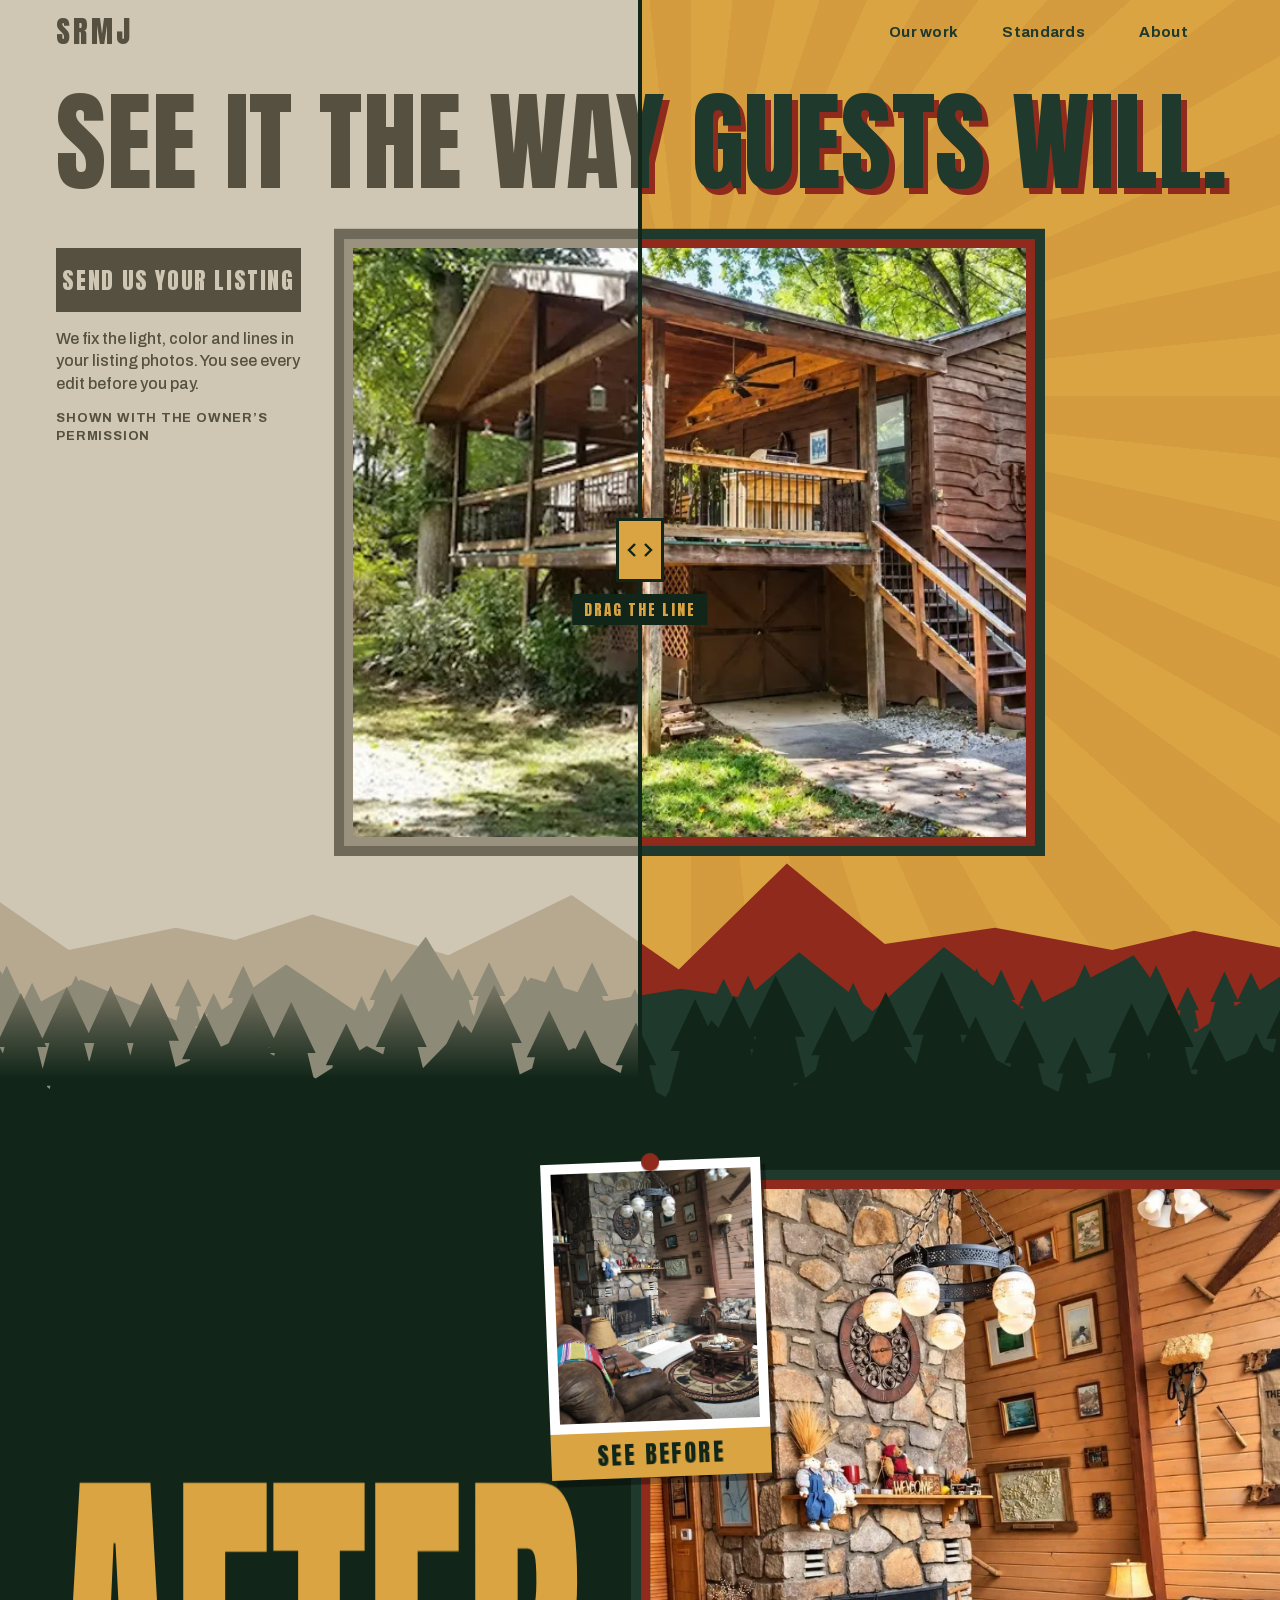
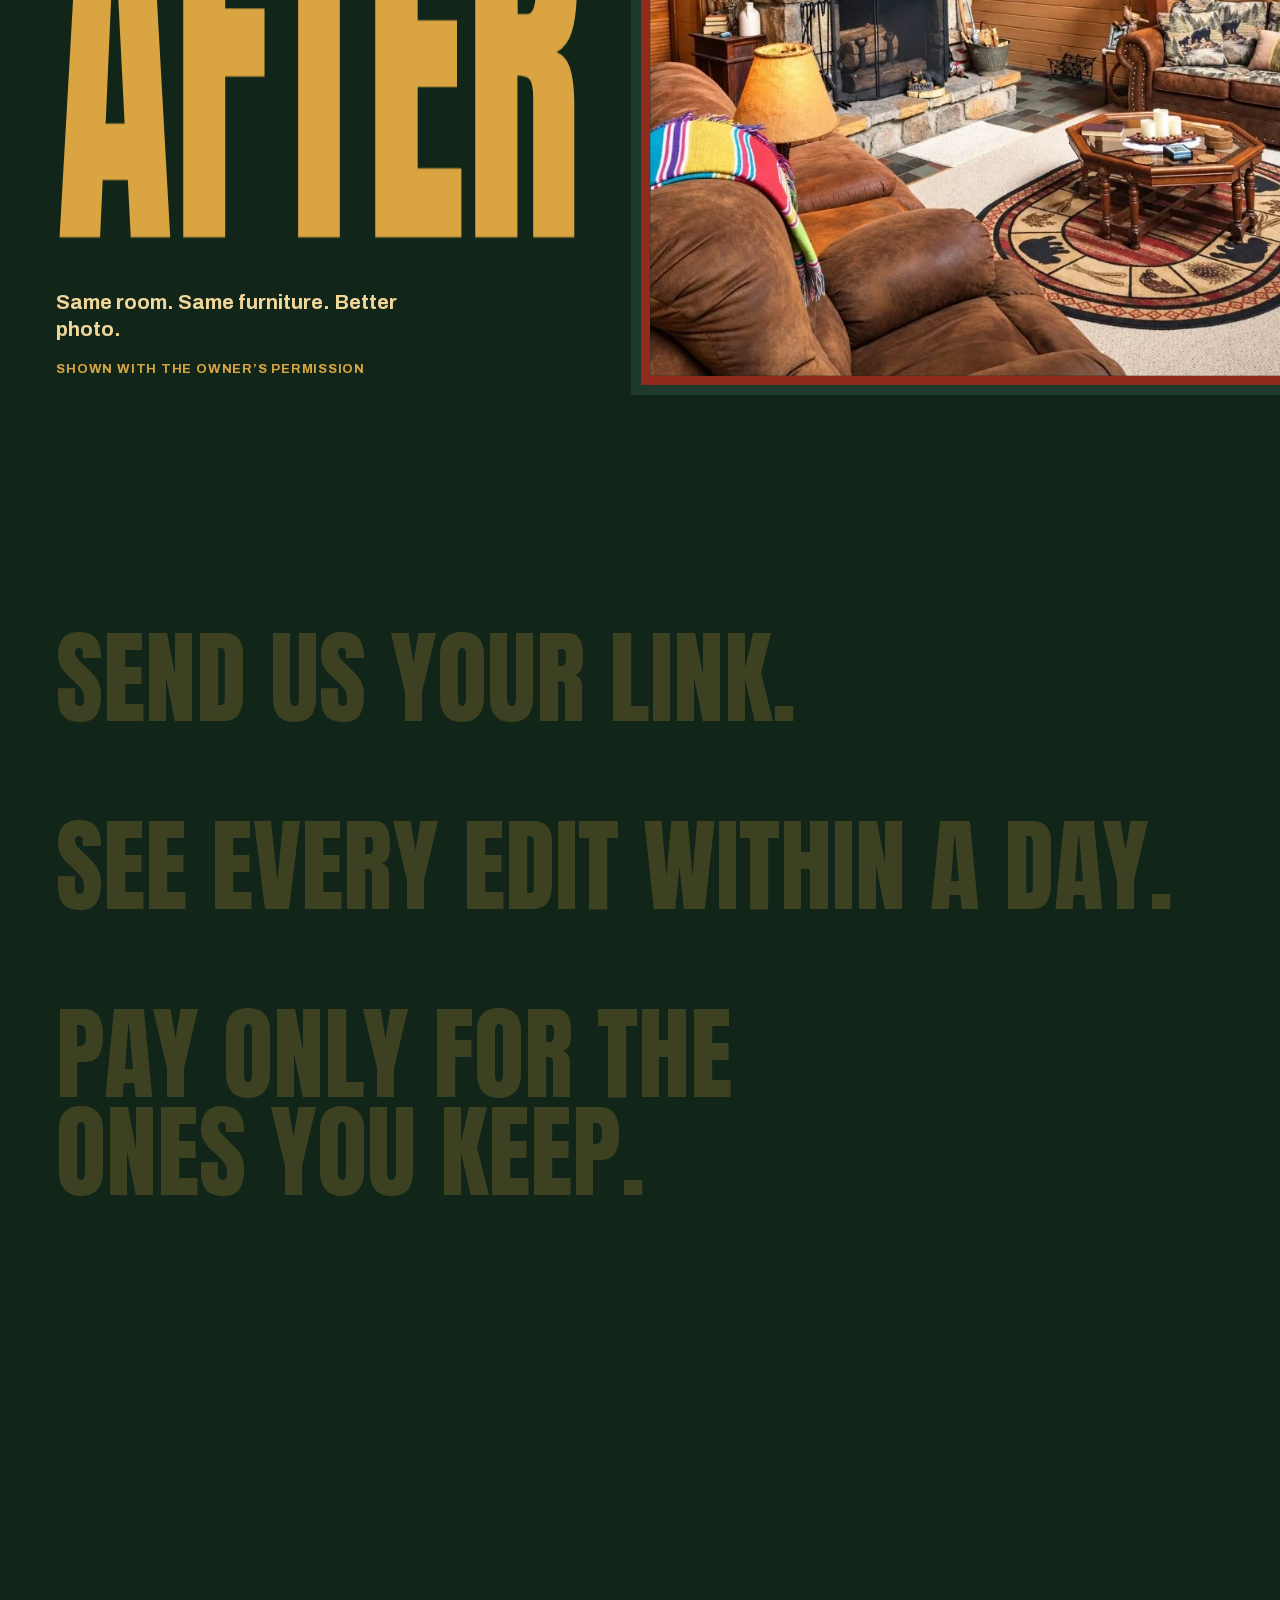
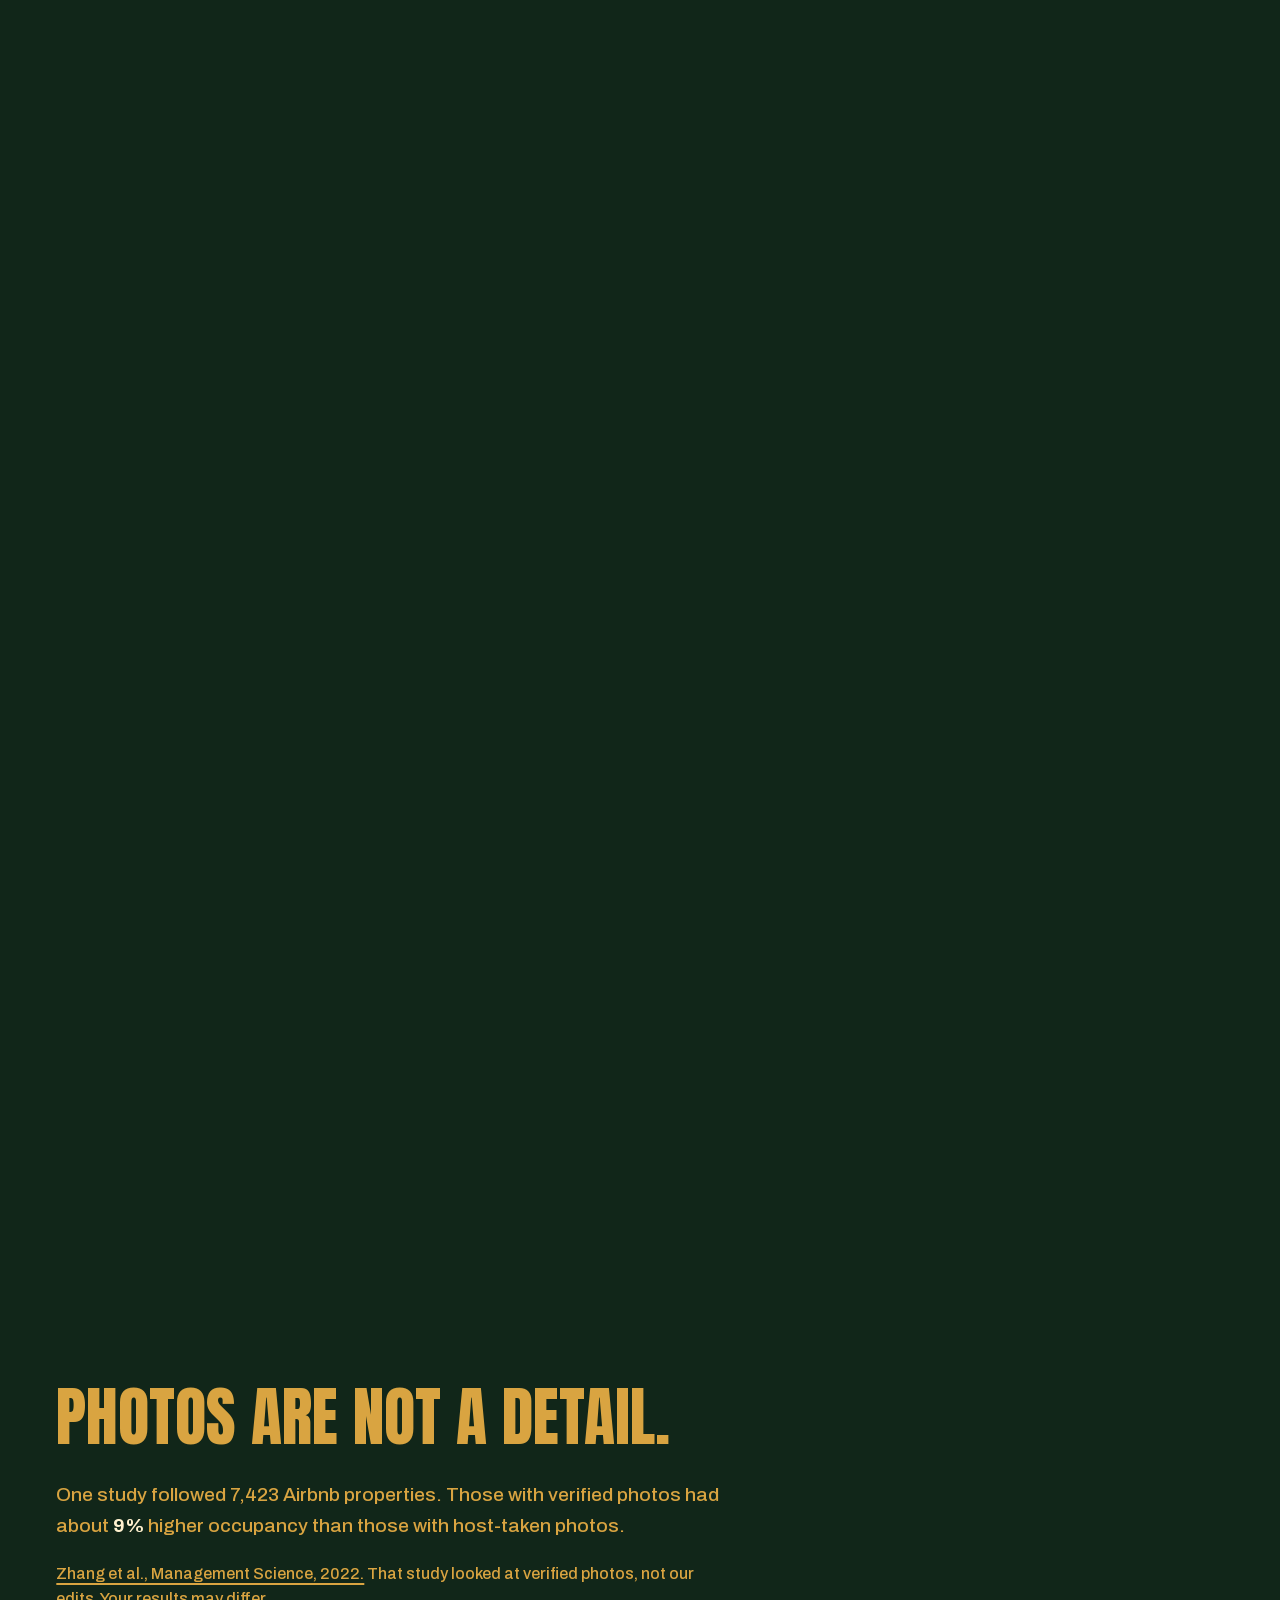
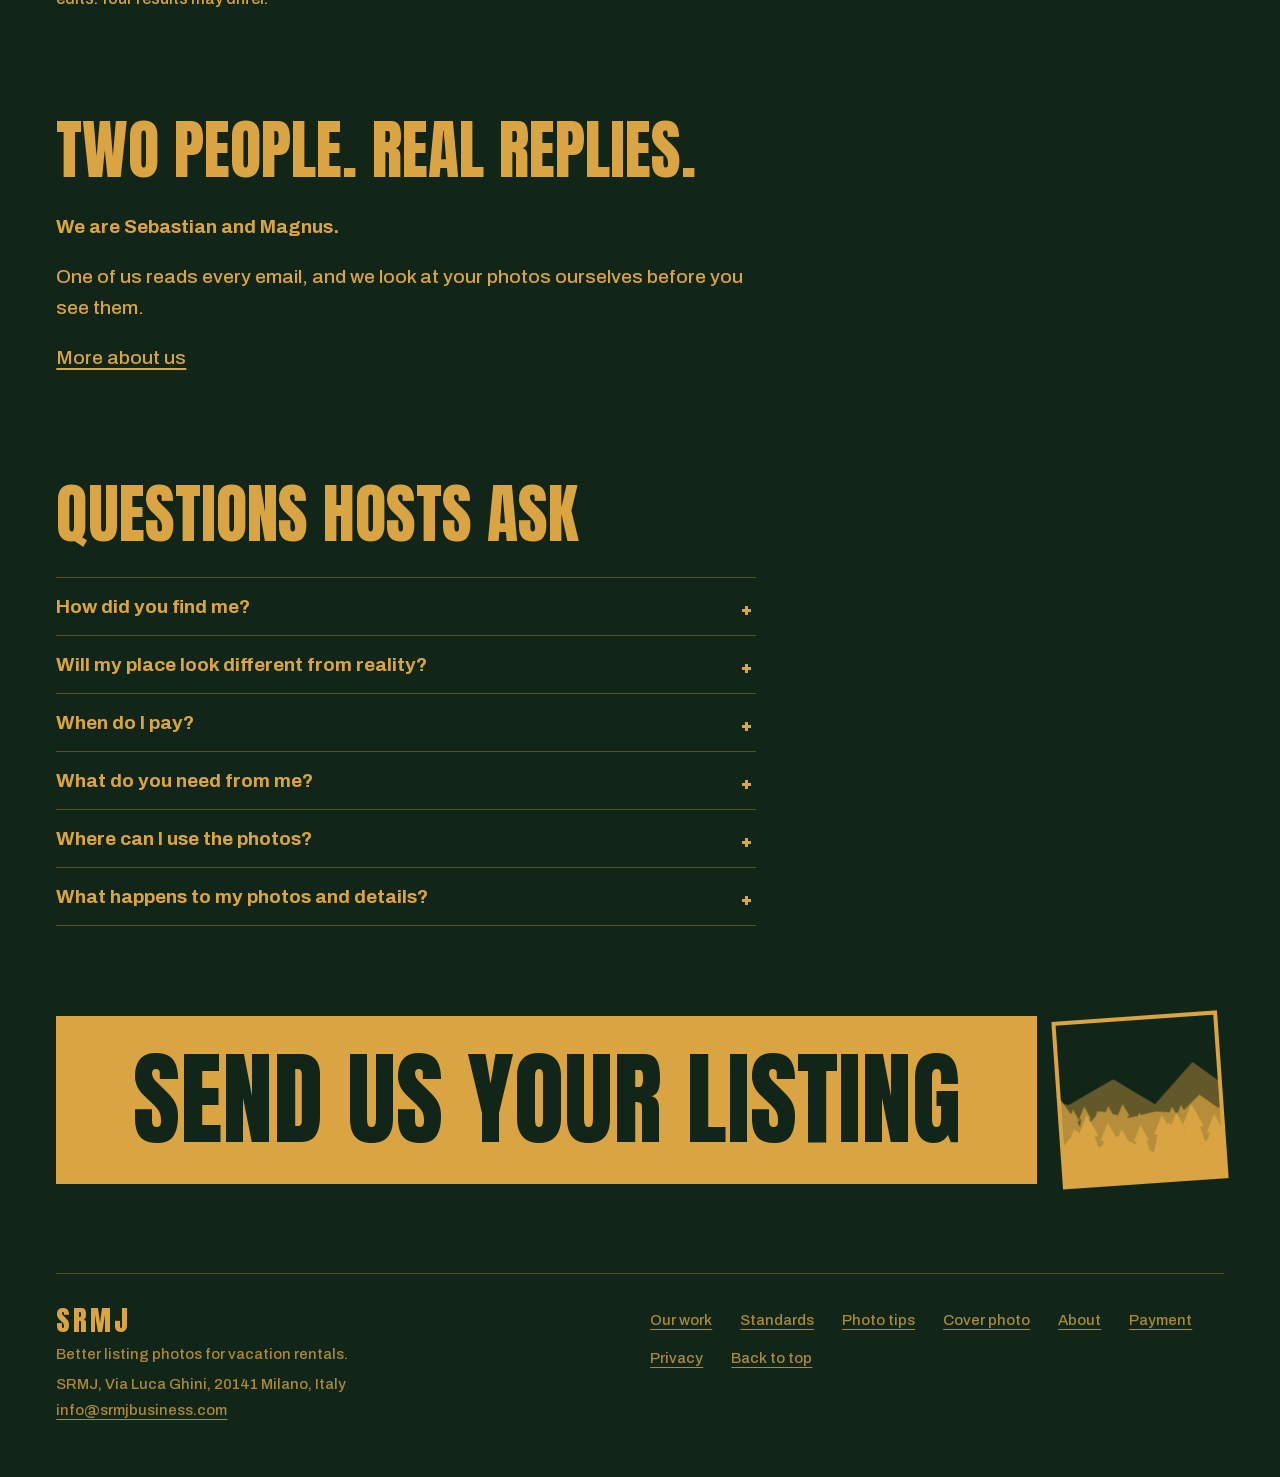
==== commit 9bbb7385: "New copy and cross-browser motion" ====
--- a/index.html
+++ b/index.html
@@ -3,12 +3,12 @@
 <head>
 <meta charset="utf-8">
 <meta name="viewport" content="width=device-width, initial-scale=1, viewport-fit=cover">
-<title>SRMJ | Image enhancement for property photographs</title>
-<meta name="description" content="SRMJ enhances photographs of rentals and guest houses: balanced light, true color, straight lines. Nothing added, nothing hidden.">
+<title>SRMJ | Better listing photos for vacation rentals</title>
+<meta name="description" content="We fix the light, color and lines in your listing photos. You see every edit before you pay.">
 <link rel="canonical" href="https://srmjbusiness.com/">
 <meta property="og:type" content="website">
-<meta property="og:title" content="SRMJ | Image enhancement for property photographs">
-<meta property="og:description" content="Balanced light, true color, straight lines. Nothing added, nothing hidden.">
+<meta property="og:title" content="SRMJ | Better listing photos for vacation rentals">
+<meta property="og:description" content="We fix the light, color and lines in your listing photos. You see every edit before you pay.">
 <meta property="og:url" content="https://srmjbusiness.com/">
 <meta property="og:image" content="https://srmjbusiness.com/og-image.jpg">
 <meta property="og:image:width" content="1200">
@@ -22,30 +22,31 @@
 <link rel="preload" as="font" type="font/woff2" href="anton-latin.woff2" crossorigin>
 <link rel="preload" as="font" type="font/woff2" href="archivo-latin.woff2" crossorigin>
 <link rel="preload" as="image" href="deck-after-800.webp" imagesrcset="deck-after-800.webp 800w, deck-after.webp 1186w" imagesizes="(max-width:760px) 90vw, 756px" fetchpriority="high">
-<script>document.documentElement.classList.add('js')</script>
+<script>document.documentElement.classList.add('js');if(!matchMedia('(prefers-reduced-motion:reduce)').matches)document.documentElement.classList.add('m')</script>
 <link rel="stylesheet" href="fonts.css">
 <link rel="stylesheet" href="home.css">
-<script type="application/ld+json">[{"@context": "https://schema.org", "@type": "Organization", "name": "SRMJ", "url": "https://srmjbusiness.com/", "logo": "https://srmjbusiness.com/favicon.svg", "email": "info@srmjbusiness.com", "description": "Image enhancement for property photographs.", "address": {"@type": "PostalAddress", "streetAddress": "Via Luca Ghini", "postalCode": "20141", "addressLocality": "Milano", "addressCountry": "IT"}, "founder": [{"@type": "Person", "name": "Sebastian Rogat"}, {"@type": "Person", "name": "Magnus Jørgensen"}]}, {"@context": "https://schema.org", "@type": "FAQPage", "mainEntity": [{"@type": "Question", "name": "How did you find me?", "acceptedAnswer": {"@type": "Answer", "text": "Through the contact details you publish on your own website or listing page. Our first email says where we found them. Reply \"no thanks\" and we remove you within 10 business days and never write again."}}, {"@type": "Question", "name": "Will my place look different from reality?", "acceptedAnswer": {"@type": "Answer", "text": "No. We correct light, color, sharpness and straight lines. Nothing is added and nothing that belongs to the place is hidden, so guests find what the photographs show."}}, {"@type": "Question", "name": "When do I pay?", "acceptedAnswer": {"@type": "Answer", "text": "Only after you have seen every edited photograph with a watermark and decided to use them. Payment goes through PayPal."}}, {"@type": "Question", "name": "What do you need from me?", "acceptedAnswer": {"@type": "Answer", "text": "A link to your listing or website, or the photographs themselves. That is all."}}, {"@type": "Question", "name": "Where can I use the edited photographs?", "acceptedAnswer": {"@type": "Answer", "text": "Anywhere you like: Airbnb, Vrbo, Booking.com or your own website. They are your photographs."}}, {"@type": "Question", "name": "What happens to my photographs and details?", "acceptedAnswer": {"@type": "Answer", "text": "We use them only for your edits. We never publish them without your permission, and we delete your details when you ask."}}]}]</script>
+<script type="application/ld+json">[{"@context": "https://schema.org", "@type": "Organization", "name": "SRMJ", "url": "https://srmjbusiness.com/", "logo": "https://srmjbusiness.com/favicon.svg", "email": "info@srmjbusiness.com", "description": "Image enhancement for property photographs.", "address": {"@type": "PostalAddress", "streetAddress": "Via Luca Ghini", "postalCode": "20141", "addressLocality": "Milano", "addressCountry": "IT"}, "founder": [{"@type": "Person", "name": "Sebastian Rogat"}, {"@type": "Person", "name": "Magnus Jørgensen"}]}, {"@context": "https://schema.org", "@type": "FAQPage", "mainEntity": [{"@type": "Question", "name": "How did you find me?", "acceptedAnswer": {"@type": "Answer", "text": "You publish your contact details on your own website or listing page. Our first email says where we found them. Reply \"no thanks\" and we remove you within 10 business days and never write again."}}, {"@type": "Question", "name": "Will my place look different from reality?", "acceptedAnswer": {"@type": "Answer", "text": "No. We fix light, color, sharpness and straight lines. We add nothing, and we hide nothing that belongs to the place. Guests should find what the photo shows."}}, {"@type": "Question", "name": "When do I pay?", "acceptedAnswer": {"@type": "Answer", "text": "After you have seen every edit with a watermark and picked the ones you want. Payment goes through PayPal."}}, {"@type": "Question", "name": "What do you need from me?", "acceptedAnswer": {"@type": "Answer", "text": "A link to your listing or website, or the photos themselves."}}, {"@type": "Question", "name": "Where can I use the photos?", "acceptedAnswer": {"@type": "Answer", "text": "Anywhere: Airbnb, Vrbo, Booking.com or your own website. They are yours."}}, {"@type": "Question", "name": "What happens to my photos and details?", "acceptedAnswer": {"@type": "Answer", "text": "We use them only for your edits. We never publish them without your permission, and we delete your details when you ask."}}]}]</script>
 </head>
 <body>
 <a class="skip" href="#main">Skip to content</a>
 <main id="main">
 <!-- SKY AND RIDGE: the same poster in two states, faded and full colour. JS adds the faded copy. -->
 <section class="hero" id="top" aria-label="Opening: drag the divider to compare the faded poster with the full-colour poster">
-<div class="layer new"><div class="pg">
+<div class="layer new"><i class="rays" aria-hidden="true"></i><div class="pg">
  <header><a class="logo" href="/" aria-label="SRMJ, home">SRMJ</a><nav aria-label="Main"><a href="/our-work">Our work</a><a href="/article">Standards</a><a href="/about">About</a></nav></header>
  <h1 class="hl">See it the way guests will.</h1>
- <div class="copy"><a class="cta" href="mailto:info@srmjbusiness.com?subject=Photos%20for%20my%20rental&amp;body=Hi%20SRMJ%2C%0A%0ALink%20to%20my%20listing%20or%20website%3A%0A%0AWhat%20I%20would%20like%20improved%3A%0A%0AThanks%2C%0A">Send us your listing</a><small>Shown with the owner&rsquo;s permission</small></div>
+ <div class="copy"><a class="cta" href="mailto:info@srmjbusiness.com?subject=Photos%20for%20my%20rental&amp;body=Hi%20SRMJ%2C%0A%0ALink%20to%20my%20listing%20or%20website%3A%0A%0AWhat%20I%20would%20like%20improved%3A%0A%0AThanks%2C%0A">Send us your listing</a><p class="sub">We fix the light, color and lines in your listing photos. You see every edit before you pay.</p><small>Shown with the owner&rsquo;s permission</small></div>
  <figure class="ph"><img src="deck-after-800.webp" srcset="deck-after-800.webp 800w, deck-after.webp 1186w" sizes="(max-width:760px) 90vw, 756px" data-b="deck-before-800.webp" data-bset="deck-before-800.webp 800w, deck-before.webp 1186w" width="1186" height="768" alt="A cabin with a covered deck among trees, after editing, in clean daylight." fetchpriority="high" decoding="async"></figure>
  <div class="rd" aria-hidden="true"><svg viewBox="0 0 1440 420" preserveAspectRatio="xMidYMax slice"><path fill="#8F2A1C" d="M0 230 L75 146 L160 205 L265 183 L323 195 L399 170 L532 210 L653 151 L758 224 L864 120 L960 199 L1068 183 L1183 205 L1263 186 L1386 210 L1440 119 L1440 630 L0 630Z"/></svg><svg viewBox="0 0 1440 420" preserveAspectRatio="xMidYMax slice"><path fill="#1F3A2D" d="M0 290 L63 183 L119 263 L172 234 L284 282 L373 219 L450 271 L510 192 L564 281 L613 232 L687 255 L760 243 L824 252 L876 207 L948 265 L1018 202 L1098 265 L1204 210 L1261 288 L1369 217 L1430 254 L1440 199 L1440 690 L0 690Z"/><path fill="#1F3A2D" d="M21 300 l-14 0 l5 -22 l-6 0 l6 -22 l-5 0 l14 -29 l14 29 l-5 0 l6 22 l-6 0 l5 22Z M61 300 l-15 0 l6 -24 l-7 0 l6 -24 l-6 0 l15 -32 l15 32 l-6 0 l6 24 l-7 0 l6 24Z M100 300 l-15 0 l5 -24 l-7 0 l6 -24 l-5 0 l15 -32 l15 32 l-5 0 l6 24 l-7 0 l5 24Z M124 300 l-12 0 l4 -19 l-5 0 l5 -19 l-4 0 l12 -25 l12 25 l-4 0 l5 19 l-5 0 l4 19Z M168 300 l-13 0 l5 -21 l-6 0 l5 -21 l-5 0 l13 -28 l13 28 l-5 0 l5 21 l-6 0 l5 21Z M210 300 l-9 0 l3 -15 l-4 0 l4 -15 l-3 0 l9 -20 l9 20 l-3 0 l4 15 l-4 0 l3 15Z M243 300 l-10 0 l4 -16 l-5 0 l4 -16 l-4 0 l10 -22 l10 22 l-4 0 l4 16 l-5 0 l4 16Z M278 300 l-13 0 l5 -20 l-6 0 l5 -20 l-5 0 l13 -27 l13 27 l-5 0 l5 20 l-6 0 l5 20Z M302 300 l-10 0 l4 -16 l-4 0 l4 -16 l-4 0 l10 -21 l10 21 l-4 0 l4 16 l-4 0 l4 16Z M332 300 l-15 0 l5 -24 l-7 0 l6 -24 l-5 0 l15 -32 l15 32 l-5 0 l6 24 l-7 0 l5 24Z M371 300 l-10 0 l3 -15 l-4 0 l4 -15 l-3 0 l10 -20 l10 20 l-3 0 l4 15 l-4 0 l3 15Z M411 300 l-10 0 l3 -15 l-4 0 l4 -15 l-3 0 l10 -20 l10 20 l-3 0 l4 15 l-4 0 l3 15Z M447 300 l-9 0 l3 -15 l-4 0 l4 -15 l-3 0 l9 -20 l9 20 l-3 0 l4 15 l-4 0 l3 15Z M471 300 l-15 0 l5 -23 l-7 0 l6 -23 l-5 0 l15 -31 l15 31 l-5 0 l6 23 l-7 0 l5 23Z M499 300 l-10 0 l4 -16 l-4 0 l4 -16 l-4 0 l10 -21 l10 21 l-4 0 l4 16 l-4 0 l4 16Z M543 300 l-15 0 l5 -23 l-7 0 l6 -23 l-5 0 l15 -31 l15 31 l-5 0 l6 23 l-7 0 l5 23Z M573 300 l-16 0 l6 -25 l-7 0 l6 -25 l-6 0 l16 -33 l16 33 l-6 0 l6 25 l-7 0 l6 25Z M608 300 l-13 0 l5 -21 l-6 0 l5 -21 l-5 0 l13 -28 l13 28 l-5 0 l5 21 l-6 0 l5 21Z M636 300 l-15 0 l6 -24 l-7 0 l6 -24 l-6 0 l15 -32 l15 32 l-6 0 l6 24 l-7 0 l6 24Z M674 300 l-16 0 l6 -25 l-7 0 l6 -25 l-6 0 l16 -33 l16 33 l-6 0 l6 25 l-7 0 l6 25Z M716 300 l-11 0 l4 -17 l-5 0 l4 -17 l-4 0 l11 -23 l11 23 l-4 0 l4 17 l-5 0 l4 17Z M747 300 l-10 0 l4 -15 l-4 0 l4 -15 l-4 0 l10 -20 l10 20 l-4 0 l4 15 l-4 0 l4 15Z M774 300 l-9 0 l3 -14 l-4 0 l4 -14 l-3 0 l9 -19 l9 19 l-3 0 l4 14 l-4 0 l3 14Z M803 300 l-13 0 l5 -20 l-6 0 l5 -20 l-5 0 l13 -27 l13 27 l-5 0 l5 20 l-6 0 l5 20Z M827 300 l-13 0 l5 -21 l-6 0 l5 -21 l-5 0 l13 -28 l13 28 l-5 0 l5 21 l-6 0 l5 21Z M858 300 l-11 0 l4 -17 l-5 0 l4 -17 l-4 0 l11 -23 l11 23 l-4 0 l4 17 l-5 0 l4 17Z M899 300 l-12 0 l4 -19 l-5 0 l5 -19 l-4 0 l12 -25 l12 25 l-4 0 l5 19 l-5 0 l4 19Z M929 300 l-12 0 l4 -19 l-5 0 l5 -19 l-4 0 l12 -25 l12 25 l-4 0 l5 19 l-5 0 l4 19Z M967 300 l-9 0 l3 -14 l-4 0 l4 -14 l-3 0 l9 -19 l9 19 l-3 0 l4 14 l-4 0 l3 14Z M1011 300 l-9 0 l3 -14 l-4 0 l3 -14 l-3 0 l9 -18 l9 18 l-3 0 l3 14 l-4 0 l3 14Z M1050 300 l-15 0 l5 -23 l-6 0 l6 -23 l-5 0 l15 -31 l15 31 l-5 0 l6 23 l-6 0 l5 23Z M1074 300 l-14 0 l5 -23 l-6 0 l6 -23 l-5 0 l14 -30 l14 30 l-5 0 l6 23 l-6 0 l5 23Z M1105 300 l-13 0 l5 -20 l-6 0 l5 -20 l-5 0 l13 -27 l13 27 l-5 0 l5 20 l-6 0 l5 20Z M1129 300 l-9 0 l3 -14 l-4 0 l4 -14 l-3 0 l9 -19 l9 19 l-3 0 l4 14 l-4 0 l3 14Z M1157 300 l-15 0 l6 -24 l-7 0 l6 -24 l-6 0 l15 -33 l15 33 l-6 0 l6 24 l-7 0 l6 24Z M1184 300 l-14 0 l5 -22 l-6 0 l6 -22 l-5 0 l14 -30 l14 30 l-5 0 l6 22 l-6 0 l5 22Z M1227 300 l-15 0 l6 -24 l-7 0 l6 -24 l-6 0 l15 -32 l15 32 l-6 0 l6 24 l-7 0 l6 24Z M1258 300 l-11 0 l4 -18 l-5 0 l4 -18 l-4 0 l11 -23 l11 23 l-4 0 l4 18 l-5 0 l4 18Z M1293 300 l-14 0 l5 -22 l-6 0 l6 -22 l-5 0 l14 -30 l14 30 l-5 0 l6 22 l-6 0 l5 22Z M1319 300 l-14 0 l5 -22 l-6 0 l6 -22 l-5 0 l14 -29 l14 29 l-5 0 l6 22 l-6 0 l5 22Z M1359 300 l-15 0 l5 -23 l-7 0 l6 -23 l-5 0 l15 -31 l15 31 l-5 0 l6 23 l-7 0 l5 23Z M1383 300 l-15 0 l6 -24 l-7 0 l6 -24 l-6 0 l15 -32 l15 32 l-6 0 l6 24 l-7 0 l6 24Z M1409 300 l-11 0 l4 -17 l-5 0 l4 -17 l-4 0 l11 -23 l11 23 l-4 0 l4 17 l-5 0 l4 17Z M1445 300 l-15 0 l5 -24 l-7 0 l6 -24 l-5 0 l15 -32 l15 32 l-5 0 l6 24 l-7 0 l5 24Z"/></svg><svg viewBox="0 0 1440 420" preserveAspectRatio="xMidYMax slice"><path fill="#112619" d="M0 350 L69 288 L148 346 L191 303 L248 327 L329 291 L402 331 L452 299 L503 325 L548 279 L594 331 L655 301 L745 349 L790 274 L860 347 L958 273 L1006 338 L1056 306 L1132 345 L1213 319 L1265 327 L1329 300 L1405 337 L1440 320 L1440 750 L0 750Z"/><path fill="#112619" d="M36 380 l-27 0 l10 -43 l-12 0 l11 -43 l-10 0 l27 -57 l27 57 l-10 0 l11 43 l-12 0 l10 43Z M82 380 l-20 0 l7 -31 l-9 0 l8 -31 l-7 0 l20 -41 l20 41 l-7 0 l8 31 l-9 0 l7 31Z M114 380 l-25 0 l9 -40 l-11 0 l10 -40 l-9 0 l25 -53 l25 53 l-9 0 l10 40 l-11 0 l9 40Z M159 380 l-26 0 l9 -42 l-12 0 l11 -42 l-9 0 l26 -55 l26 55 l-9 0 l11 42 l-12 0 l9 42Z M202 380 l-26 0 l10 -42 l-12 0 l11 -42 l-10 0 l26 -56 l26 56 l-10 0 l11 42 l-12 0 l10 42Z M242 380 l-27 0 l10 -43 l-12 0 l11 -43 l-10 0 l27 -57 l27 57 l-10 0 l11 43 l-12 0 l10 43Z M294 380 l-22 0 l8 -34 l-10 0 l9 -34 l-8 0 l22 -46 l22 46 l-8 0 l9 34 l-10 0 l8 34Z M341 380 l-25 0 l9 -40 l-11 0 l10 -40 l-9 0 l25 -53 l25 53 l-9 0 l10 40 l-11 0 l9 40Z M379 380 l-24 0 l8 -37 l-10 0 l9 -37 l-8 0 l24 -50 l24 50 l-8 0 l9 37 l-10 0 l8 37Z M433 380 l-20 0 l7 -31 l-9 0 l8 -31 l-7 0 l20 -41 l20 41 l-7 0 l8 31 l-9 0 l7 31Z M487 380 l-25 0 l9 -40 l-11 0 l10 -40 l-9 0 l25 -53 l25 53 l-9 0 l10 40 l-11 0 l9 40Z M543 380 l-21 0 l7 -32 l-9 0 l8 -32 l-7 0 l21 -43 l21 43 l-7 0 l8 32 l-9 0 l7 32Z M578 380 l-27 0 l10 -42 l-12 0 l11 -42 l-10 0 l27 -57 l27 57 l-10 0 l11 42 l-12 0 l10 42Z M632 380 l-22 0 l8 -35 l-10 0 l9 -35 l-8 0 l22 -46 l22 46 l-8 0 l9 35 l-10 0 l8 35Z M667 380 l-19 0 l7 -29 l-8 0 l7 -29 l-7 0 l19 -39 l19 39 l-7 0 l7 29 l-8 0 l7 29Z M717 380 l-20 0 l7 -31 l-9 0 l8 -31 l-7 0 l20 -42 l20 42 l-7 0 l8 31 l-9 0 l7 31Z M775 380 l-24 0 l9 -38 l-11 0 l10 -38 l-9 0 l24 -51 l24 51 l-9 0 l10 38 l-11 0 l9 38Z M813 380 l-25 0 l9 -39 l-11 0 l10 -39 l-9 0 l25 -52 l25 52 l-9 0 l10 39 l-11 0 l9 39Z M855 380 l-29 0 l10 -45 l-13 0 l11 -45 l-10 0 l29 -60 l29 60 l-10 0 l11 45 l-13 0 l10 45Z M912 380 l-23 0 l8 -36 l-10 0 l9 -36 l-8 0 l23 -48 l23 48 l-8 0 l9 36 l-10 0 l8 36Z M962 380 l-26 0 l9 -40 l-11 0 l10 -40 l-9 0 l26 -54 l26 54 l-9 0 l10 40 l-11 0 l9 40Z M1017 380 l-29 0 l11 -46 l-13 0 l12 -46 l-11 0 l29 -62 l29 62 l-11 0 l12 46 l-13 0 l11 46Z M1050 380 l-21 0 l8 -33 l-9 0 l8 -33 l-8 0 l21 -44 l21 44 l-8 0 l8 33 l-9 0 l8 33Z M1098 380 l-20 0 l7 -32 l-9 0 l8 -32 l-7 0 l20 -42 l20 42 l-7 0 l8 32 l-9 0 l7 32Z M1147 380 l-17 0 l6 -27 l-8 0 l7 -27 l-6 0 l17 -36 l17 36 l-6 0 l7 27 l-8 0 l6 27Z M1203 380 l-23 0 l8 -37 l-10 0 l9 -37 l-8 0 l23 -49 l23 49 l-8 0 l9 37 l-10 0 l8 37Z M1239 380 l-25 0 l9 -40 l-11 0 l10 -40 l-9 0 l25 -53 l25 53 l-9 0 l10 40 l-11 0 l9 40Z M1280 380 l-19 0 l7 -29 l-8 0 l7 -29 l-7 0 l19 -39 l19 39 l-7 0 l7 29 l-8 0 l7 29Z M1325 380 l-18 0 l6 -28 l-8 0 l7 -28 l-6 0 l18 -38 l18 38 l-6 0 l7 28 l-8 0 l6 28Z M1363 380 l-28 0 l10 -44 l-12 0 l11 -44 l-10 0 l28 -59 l28 59 l-10 0 l11 44 l-12 0 l10 44Z M1415 380 l-16 0 l6 -25 l-7 0 l6 -25 l-6 0 l16 -34 l16 34 l-6 0 l6 25 l-7 0 l6 25Z M1468 380 l-16 0 l6 -26 l-7 0 l6 -26 l-6 0 l16 -34 l16 34 l-6 0 l6 26 l-7 0 l6 26Z"/></svg></div>
 </div></div>
-<div class="div" id="div" role="slider" tabindex="0" aria-label="Compare the faded poster with the full-colour poster" aria-valuemin="0" aria-valuemax="100" aria-valuenow="50"><div class="knob"><svg width="26" height="14" viewBox="0 0 26 14" aria-hidden="true"><path d="M8 1 2 7l6 6M18 1l6 6-6 6" fill="none" stroke="#112619" stroke-width="2.4"/></svg></div></div>
+<div class="div" id="div" role="slider" tabindex="0" aria-label="Compare the faded poster with the full-colour poster" aria-valuemin="0" aria-valuemax="100" aria-valuenow="50"><span class="dl" id="dl" aria-hidden="true">Drag the line</span><div class="knob"><svg width="26" height="14" viewBox="0 0 26 14" aria-hidden="true"><path d="M8 1 2 7l6 6M18 1l6 6-6 6" fill="none" stroke="#112619" stroke-width="2.4"/></svg></div></div>
 </section>
 
 <!-- FOREST: the wall -->
 <section class="wall" id="wall" aria-label="A tall living room with a stone chimney, before and after">
  <div class="wl">
   <div class="word" id="word" aria-hidden="true"><span class="on" data-t="After">After</span><span data-t="Before">Before</span></div>
+  <p class="wline">Same room. Same furniture. Better photo.</p>
   <small>Shown with the owner&rsquo;s permission</small>
  </div>
  <div class="imgwrap">
@@ -57,33 +58,33 @@
 <!-- FOREST FLOOR: three lines -->
 <section class="floor" id="floor" aria-label="How it works">
  <div class="ltrack"><div class="lstick"><div class="col">
-  <p class="ln" data-t="Send a link to your listing.">Send a link to your listing.</p>
-  <p class="ln" data-t="See every edit within one day.">See every edit within one day.</p>
-  <p class="ln" data-t="Pay only for what you use.">Pay only for what you use.</p>
+  <p class="ln" data-t="Send us your link.">Send us your link.</p>
+  <p class="ln" data-t="See every edit within a day.">See every edit within a day.</p>
+  <p class="ln" data-t="Pay only for the ones you keep.">Pay only for the ones you keep.</p>
  </div></div></div>
 </section>
 
 <div class="more">
   <section class="evidence" aria-labelledby="ev-h">
-      <h2 id="ev-h">Better photos, fuller calendars.</h2>
-      <p>A study of 7,423 Airbnb properties found that listings with verified photos had about 9% higher occupancy than those with host-taken photos.</p>
-      <p class="src"><a href="https://pubsonline.informs.org/doi/fpi/10.1287/mnsc.2021.4175" rel="noopener">Zhang et al., Management Science, 2022.</a> Your results may differ.</p>
+      <h2 id="ev-h">Photos are not a detail.</h2>
+      <p>One study followed 7,423 Airbnb properties. Those with verified photos had about <b class="pct">9%</b> higher occupancy than those with host-taken photos.</p>
+      <p class="src"><a href="https://pubsonline.informs.org/doi/fpi/10.1287/mnsc.2021.4175" rel="noopener">Zhang et al., Management Science, 2022.</a> That study looked at verified photos, not our edits. Your results may differ.</p>
   </section>
   <section class="who" aria-labelledby="who-h">
-      <h2 id="who-h">Who you deal with</h2>
-      <p class="lead">SRMJ is a small team: Sebastian Rogat and Magnus J&oslash;rgensen.</p>
-      <p>One of us answers every email, and we check the photographs ourselves before they reach you. You write to the people who do the work.</p>
+      <h2 id="who-h">Two people. Real replies.</h2>
+      <p class="lead">We are Sebastian and Magnus.</p>
+      <p>One of us reads every email, and we look at your photos ourselves before you see them.</p>
       <p><a href="/about">More about us</a></p>
   </section>
   <section id="faq" aria-labelledby="faq-h">
       <h2 id="faq-h">Questions hosts ask</h2>
       <div class="faq">
-        <details><summary>How did you find me?</summary><p>Through the contact details you publish on your own website or listing page. Our first email says where we found them. Reply "no thanks" and we remove you within 10 business days and never write again.</p></details>
-        <details><summary>Will my place look different from reality?</summary><p>No. We correct light, color, sharpness and straight lines. We add nothing and hide nothing that belongs to the place, so guests find what the photographs show. <a href="/article">Our standard</a></p></details>
-        <details><summary>When do I pay?</summary><p>Only after you have seen every edited photograph with a watermark and decided to use them. Payment goes through PayPal. <a href="/pay">How payment works</a></p></details>
-        <details><summary>What do you need from me?</summary><p>A link to your listing or website, or the photographs themselves. That is all. <a href="/photo-tips">Tips for taking them</a>.</p></details>
-        <details><summary>Where can I use the edited photographs?</summary><p>Anywhere you like: Airbnb, Vrbo, Booking.com or your own website. They are your photographs.</p></details>
-        <details><summary>What happens to my photographs and details?</summary><p>We use them only for your edits. We never publish them without your permission, and we delete your details when you ask. <a href="/privacy">Privacy notice</a></p></details>
+        <details><summary>How did you find me?</summary><p>You publish your contact details on your own website or listing page. Our first email says where we found them. Reply "no thanks" and we remove you within 10 business days and never write again.</p></details>
+        <details><summary>Will my place look different from reality?</summary><p>No. We fix light, color, sharpness and straight lines. We add nothing, and we hide nothing that belongs to the place. Guests should find what the photo shows. <a href="/article">Our standard</a></p></details>
+        <details><summary>When do I pay?</summary><p>After you have seen every edit with a watermark and picked the ones you want. Payment goes through PayPal. <a href="/pay">How payment works</a></p></details>
+        <details><summary>What do you need from me?</summary><p>A link to your listing or website, or the photos themselves. <a href="/photo-tips">Tips for taking them</a></p></details>
+        <details><summary>Where can I use the photos?</summary><p>Anywhere: Airbnb, Vrbo, Booking.com or your own website. They are yours.</p></details>
+        <details><summary>What happens to my photos and details?</summary><p>We use them only for your edits. We never publish them without your permission, and we delete your details when you ask. <a href="/privacy">Privacy notice</a></p></details>
       </div>
   </section>
 </div>
@@ -95,7 +96,7 @@
 
 <footer class="site-foot">
  <div class="in">
-  <div class="foot-id"><b>SRMJ</b><p>Image enhancement for property photographs.</p><address>SRMJ, Via Luca Ghini, 20141 Milano, Italy<br><a href="mailto:info@srmjbusiness.com">info@srmjbusiness.com</a></address></div>
+  <div class="foot-id"><b>SRMJ</b><p>Better listing photos for vacation rentals.</p><address>SRMJ, Via Luca Ghini, 20141 Milano, Italy<br><a href="mailto:info@srmjbusiness.com">info@srmjbusiness.com</a></address></div>
   <nav aria-label="Footer"><a href="/our-work">Our work</a><a href="/article">Standards</a><a href="/photo-tips">Photo tips</a><a href="/cover-photo">Cover photo</a><a href="/about">About</a><a href="/pay">Payment</a><a href="/privacy">Privacy</a><a href="#top">Back to top</a></nav>
  </div>
 </footer>
--- a/home.css
+++ b/home.css
@@ -19,8 +19,9 @@
 .hero,.pg{--hr:calc(var(--lh,.92*8vw)*var(--nl,1) + 28px);--PHt:min(590px,46vw);--RH:clamp(220px,28vw,420px)}
 .hero{position:relative;overflow:hidden;
  height:calc(var(--navh) + var(--hr) + 56px + var(--PHt) + 40px + var(--RH)*.62);
- background:var(--o) repeating-conic-gradient(from 0deg at 54% 36%,transparent 0 6deg,rgba(143,42,28,.07) 6deg 12deg)}
-.layer.new:before{content:"";position:absolute;inset:0;background:var(--r);opacity:0;pointer-events:none}
+ background:var(--o)}
+.rays{position:absolute;left:54%;top:36%;width:220vmax;height:220vmax;margin:-110vmax 0 0 -110vmax;background:repeating-conic-gradient(from 0deg,transparent 0 6deg,rgba(143,42,28,.07) 6deg 12deg);pointer-events:none}
+.layer.new:before{content:"";position:absolute;inset:0;background:var(--r);opacity:var(--dusk,0);pointer-events:none}
 .layer{position:absolute;inset:0;isolation:isolate}
 .js .layer.new{clip-path:inset(0 0 0 var(--x,50%))}
 .layer.new{--ink:var(--f);--cta:var(--r);--ctat:var(--o);--k1:var(--r);--k2:var(--f);--sh:var(--r)}
@@ -37,6 +38,7 @@
 .pg h1 span{display:block;white-space:nowrap;height:var(--lh);line-height:var(--lh)}
 .copy{grid-column:1/4;grid-row:3;margin-top:56px;padding-right:32px;position:relative;z-index:2;display:flex;flex-direction:column;align-items:flex-start;min-width:0}
 .cta{display:flex;align-items:center;justify-content:center;width:100%;height:var(--ch);text-decoration:none;white-space:nowrap;background:var(--cta);color:var(--ctat);font:400 23px/1 var(--disp);letter-spacing:.07em;text-transform:uppercase}
+.copy .sub{margin-top:16px;font-size:16px;line-height:1.4;font-weight:500}
 .copy small{display:block;margin-top:14px;line-height:18px;font-size:13px;font-weight:700;letter-spacing:.06em;text-transform:uppercase}
 .ph{grid-column:4/11;grid-row:3;margin:56px 0 0;height:var(--PHt);position:relative;z-index:2;box-shadow:0 0 0 clamp(5px,.7vw,10px) var(--k1),0 0 0 clamp(11px,1.5vw,22px) var(--k2)}
 .ph img{display:block;width:100%;height:100%;object-fit:cover;object-position:50% 50%}
@@ -44,6 +46,8 @@
 .rd svg{position:absolute;left:0;right:0;bottom:-70px;width:100%;height:calc(100% + 70px);will-change:transform}
 .div{display:none;position:absolute;top:0;bottom:0;left:var(--x,50%);width:48px;margin-left:-24px;z-index:20;touch-action:pan-y;cursor:ew-resize}
 .js .div{display:block}
+.dl{position:absolute;left:50%;top:calc(50% - 76px);transform:translateX(-50%);white-space:nowrap;background:var(--d);color:var(--o);font:400 15px/1 var(--disp);letter-spacing:.12em;text-transform:uppercase;padding:8px 12px;pointer-events:none;transition:opacity .4s}
+.dl.gone{opacity:0}
 .div:before{content:"";position:absolute;left:22px;width:4px;top:0;bottom:0;background:var(--d)}
 .knob{position:absolute;top:50%;left:0;width:48px;height:64px;margin-top:-32px;background:var(--o);border:3px solid var(--d);display:grid;place-items:center}
 .div:focus-visible{outline:none}
@@ -52,7 +56,8 @@
 @media(max-width:760px){
  :root{--navh:52px}
  .hero,.pg{--hr:calc(var(--lh,.92*13vw)*var(--nl,3) + 28px);--PHt:calc((100vw - 2*var(--m))*.75);--RH:200px}
- .hero{height:calc(var(--navh) + var(--hr) + var(--PHt) + 34px + 100px + var(--RH)*.55)}
+ .hero{height:calc(var(--navh) + var(--hr) + var(--PHt) + 34px + 190px + var(--RH)*.55)}
+ .copy .sub{font-size:15px;margin-top:12px}
  .pg{padding:0;column-gap:0;--ch:56px;--nw:84px;
   grid-template-columns:var(--m) minmax(0,1fr) var(--m);grid-template-rows:var(--navh) var(--hr) calc(var(--PHt) + 34px) 1fr}
  .pg header{padding:0 var(--m)}
@@ -75,8 +80,11 @@
 .wall small{font-size:13px;font-weight:700;letter-spacing:.06em;text-transform:uppercase;color:var(--o)}
 .imgwrap{grid-column:7/13;grid-row:1;margin-right:calc(-1*var(--m));position:relative}
 .big{position:relative;aspect-ratio:4/5;box-shadow:var(--key);overflow:hidden}
-.big img{position:absolute;inset:0;width:100%;height:100%;object-fit:cover;object-position:50% 50%;transition:opacity .35s}
-.big img.off{opacity:0}
+.big img{position:absolute;inset:0;width:100%;height:100%;object-fit:cover;object-position:50% 50%;clip-path:inset(0);transition:clip-path .65s cubic-bezier(.2,.7,.2,1)}
+.big img.off{clip-path:inset(0 100% 0 0)}
+.m .big{clip-path:inset(-30px 100% -30px -30px);transition:clip-path .9s cubic-bezier(.2,.7,.2,1)}
+.m .big.in{clip-path:inset(-30px)}
+.wline{font-size:clamp(18px,1.6vw,22px);font-weight:700;color:#F1D69A;max-width:30ch;line-height:1.35}
 .pin{position:absolute;left:-110px;top:-28px;width:min(220px,26vw);border:0;background:#fff;padding:10px;transform:rotate(-2.2deg);transform-origin:50% 0;box-shadow:5px 7px 0 rgba(0,0,0,.35);cursor:pointer;z-index:3;display:block;font:inherit}
 .pin .in{position:relative;display:block;aspect-ratio:4/5;overflow:hidden}
 .pin img{position:absolute;inset:0;width:100%;height:100%;object-fit:cover;object-position:50% 50%;transition:opacity .35s}
@@ -114,7 +122,6 @@
 .close{background:var(--d);padding:0 var(--m) var(--rh)}
 .cta-row{display:grid;grid-template-columns:minmax(0,1fr) auto;gap:var(--gap);align-items:stretch}
 .cta2{display:block;text-align:center;background:var(--o);color:var(--d);text-decoration:none;font:400 var(--d1)/1 var(--disp);text-transform:uppercase;padding:.32em .2em}
-.cta2:hover{background:var(--r);color:var(--o)}
 .stamp{display:block;width:clamp(96px,13vw,190px);aspect-ratio:1;border:4px solid var(--o);transform:rotate(-4deg);overflow:hidden}
 .stamp svg{display:block;width:100%;height:100%}
 .site-foot{background:var(--d);padding:0 var(--m) calc(var(--rh)*.6);color:rgba(217,164,65,.78);font-size:15px}
@@ -134,10 +141,7 @@
  .cta2{font-size:11.5vw}
 }
 
-/* ===== motion: native scroll timelines, only when motion is welcome ===== */
-@keyframes sink{to{transform:translate3d(0,var(--sink),0)}}
-@keyframes dusk{0%{opacity:0}25%{opacity:.14}50%{opacity:.28}75%{opacity:.42}}
-@keyframes ink{to{clip-path:inset(0 0 0 0)}}
+/* ===== motion: plain CSS animations started by a small script; all of it off with reduced motion ===== */
 @keyframes inkMain{0%,54%{opacity:0;translate:-6px 4px}55%{opacity:1;translate:-6px 4px}75%{translate:3px -2px}100%{opacity:1;translate:0 0}}
 @keyframes regR{0%{opacity:0;translate:-.05em .04em}6%{opacity:1}55%{opacity:1;translate:-.05em .04em}99%{opacity:1;translate:0 0}100%{opacity:0}}
 @keyframes regF{0%,25%{opacity:0;translate:.04em -.03em}30%{opacity:1}55%{opacity:1;translate:.04em -.03em}99%{opacity:1;translate:0 0}100%{opacity:0}}
@@ -152,20 +156,31 @@
  .js .stamp{opacity:0}
  .stamp.go{animation:stampIn .5s ease-out both}
 }
-@supports (animation-timeline:scroll()){
- @media(prefers-reduced-motion:no-preference){
-  .rd svg{animation:sink linear both;animation-timeline:scroll(root);animation-range:0 120vh}
-  .rd svg:nth-child(1){--sink:70px}.rd svg:nth-child(2){--sink:42px}.rd svg:nth-child(3){--sink:14px}
-  .layer.new:before{animation:dusk steps(1,end) both;animation-timeline:scroll(root);animation-range:15vh 90vh}
-  @media(min-width:761px){
-   .ltrack{height:280vh;view-timeline:--lt block}
-   .lstick{position:sticky;top:0;height:100svh;display:flex;align-items:center}
-   .lstick .col{padding:0;width:100%}
-   .floor p.ln{color:rgba(217,164,65,.2)}
-   .floor p.ln:after{content:attr(data-t);position:absolute;inset:0;color:var(--o);clip-path:inset(0 100% 0 0);animation:ink linear both;animation-timeline:--lt}
-   .floor p.ln:nth-child(1):after{animation-range:cover 28% cover 40%}
-   .floor p.ln:nth-child(2):after{animation-range:cover 42% cover 54%}
-   .floor p.ln:nth-child(3):after{animation-range:cover 56% cover 68%}
-  }
- }
+@keyframes stampw{0%{opacity:0;transform:scale(1.35)}100%{opacity:1;transform:scale(1)}}
+@keyframes spin{to{transform:rotate(360deg)}}
+@keyframes press{0%{transform:scale(1.6);opacity:0}100%{transform:scale(1);opacity:1}}
+.w{display:inline-block;font-weight:inherit}
+.m .stampit .w{animation:stampw .22s cubic-bezier(.2,.9,.3,1.2) both;animation-delay:calc(var(--i)*32ms)}
+@media(min-width:761px){.m .rays{animation:spin 360s linear infinite}.m .hero.off .rays{animation-play-state:paused}}
+.m .pct:not(.in){opacity:0}
+.pct{display:inline-block;color:#fff1cf}
+.m .pct.in{animation:press .45s cubic-bezier(.2,.9,.3,1.2) both}
+/* the three lines: pinned on desktop, ink fills as you scroll; plain stacked text everywhere else */
+.m .floor p.ln{color:transparent;-webkit-text-fill-color:transparent;background-image:linear-gradient(var(--o),var(--o)),linear-gradient(rgba(217,164,65,.22),rgba(217,164,65,.22));background-repeat:no-repeat;background-size:var(--fill,100%) 100%,100% 100%;-webkit-background-clip:text;background-clip:text}
+@media(min-width:761px){
+ .m .ltrack{height:280vh}
+ .m .lstick{position:sticky;top:0;height:100svh;display:flex;align-items:center}
+ .m .lstick .col{padding:0;width:100%}
 }
+/* buttons: ink floods from the left on hover and focus; press sinks 2px */
+.cta2{background-image:linear-gradient(var(--r),var(--r));background-repeat:no-repeat;background-size:0% 100%;transition:background-size .35s ease,color .35s ease}
+.cta2:hover,.cta2:focus-visible{background-size:100% 100%;color:var(--o)}
+.cta2:active{transform:translateY(2px)}
+.cta2:hover{background-color:var(--o)}
+.faq details{overflow:hidden}
+@view-transition{navigation:auto}
+::view-transition-old(root),::view-transition-new(root){animation-duration:.18s}
+@media(prefers-reduced-motion:reduce){::view-transition-group(*),::view-transition-old(*),::view-transition-new(*){animation:none!important}}
+
+/* label sits below the knob, so it does not cover the middle of the photo */
+.dl{top:calc(50% + 44px)}
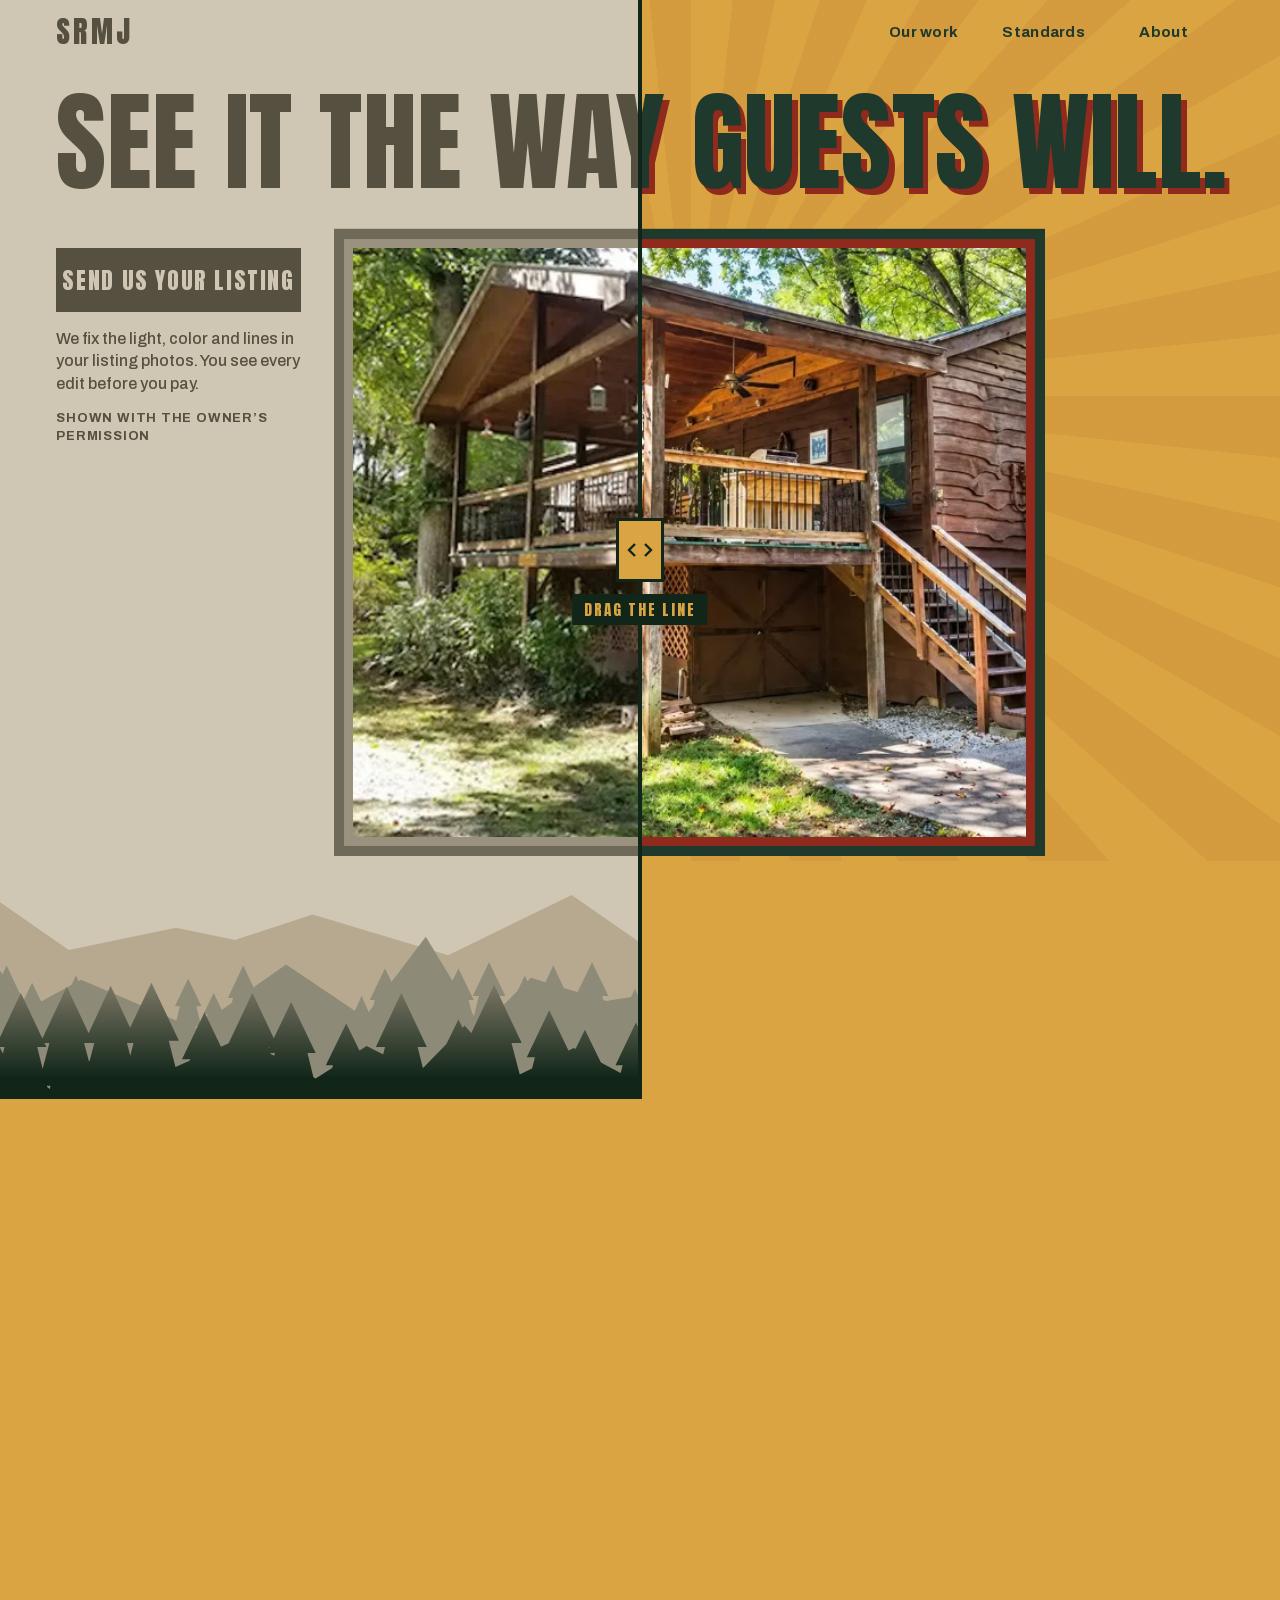
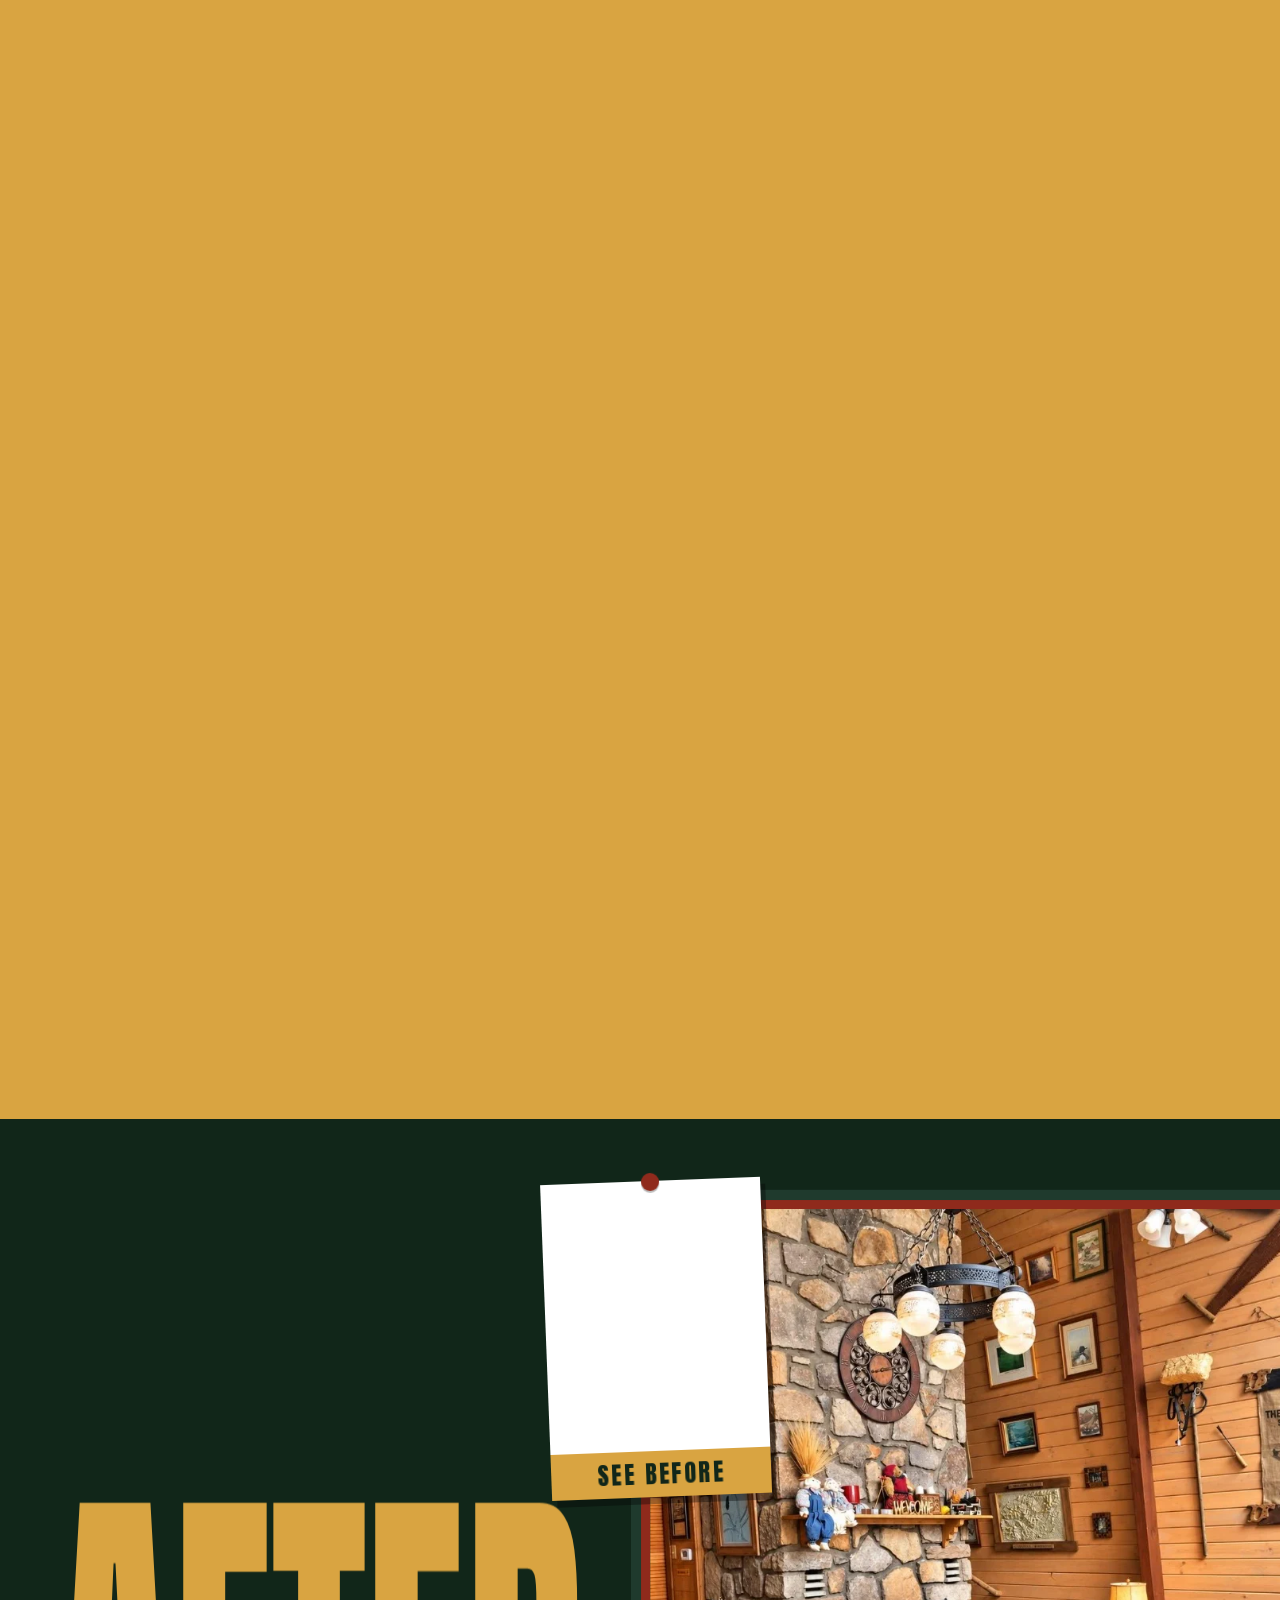
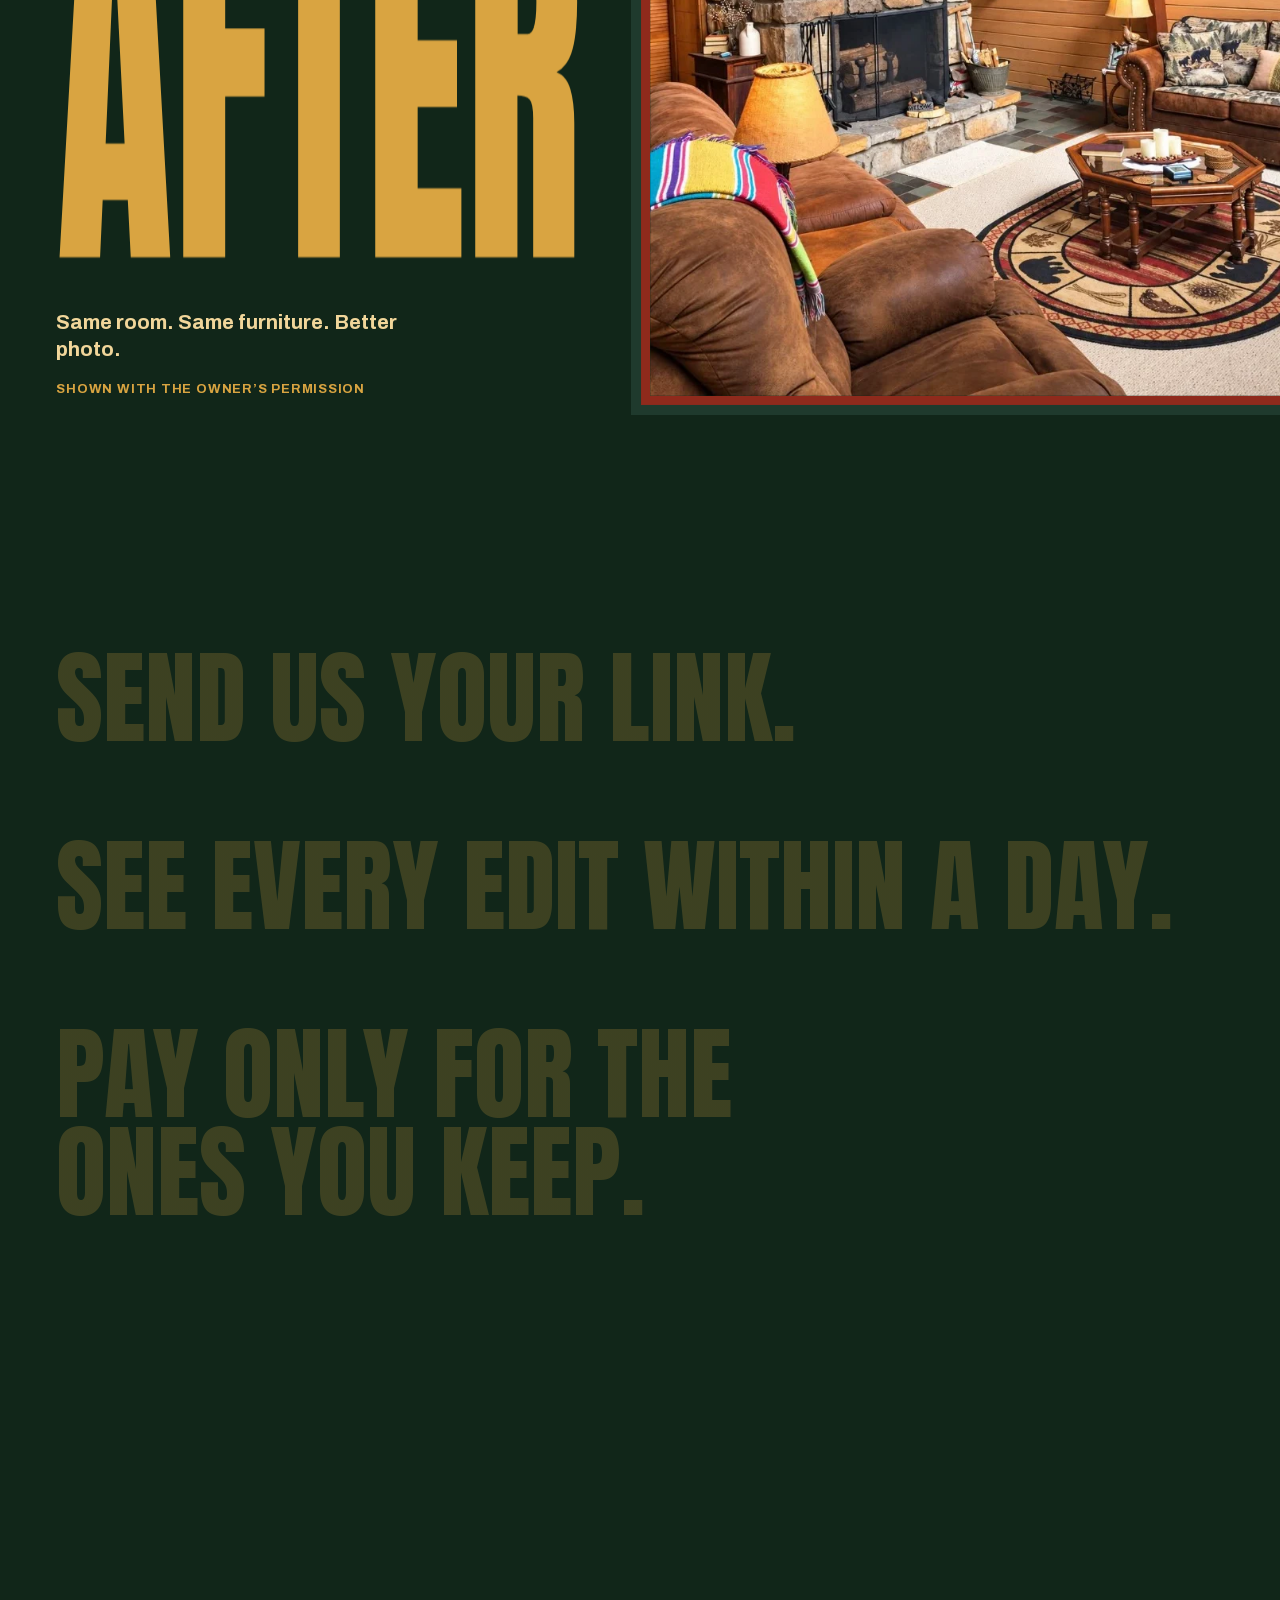
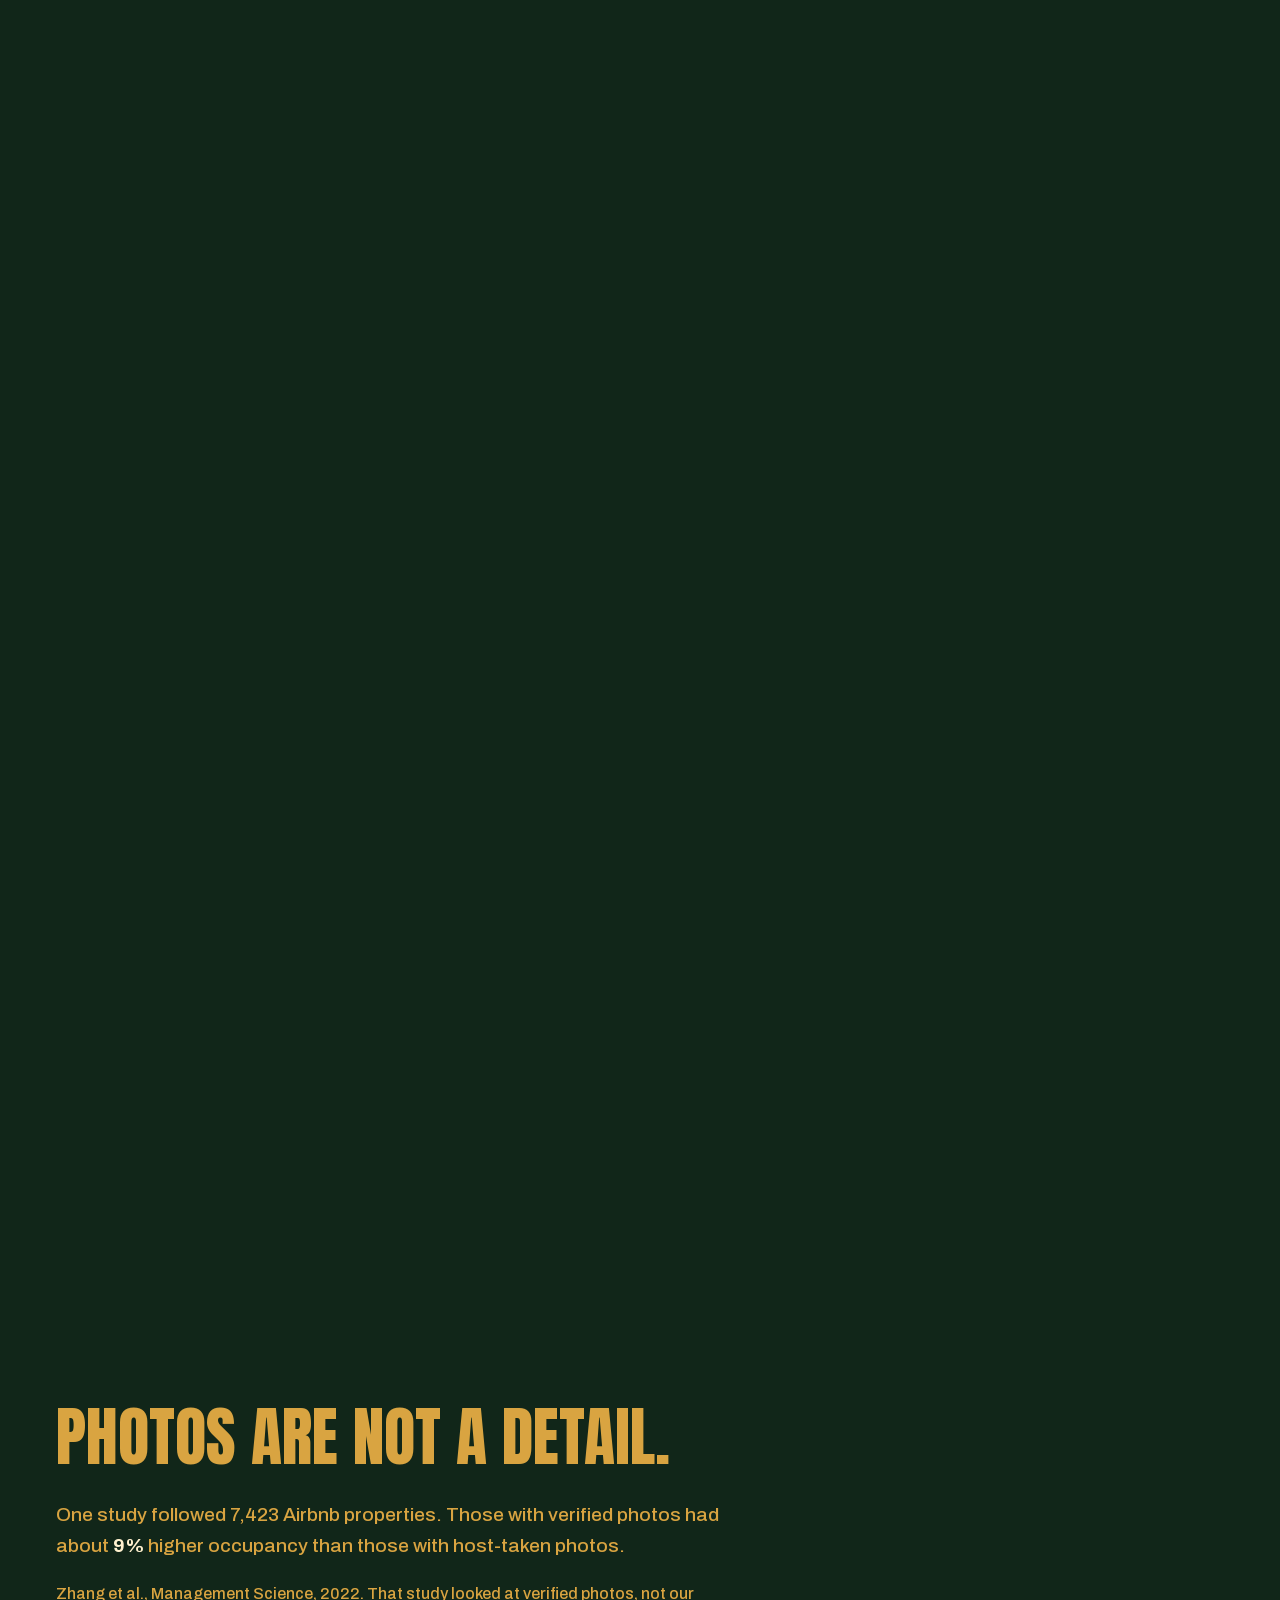
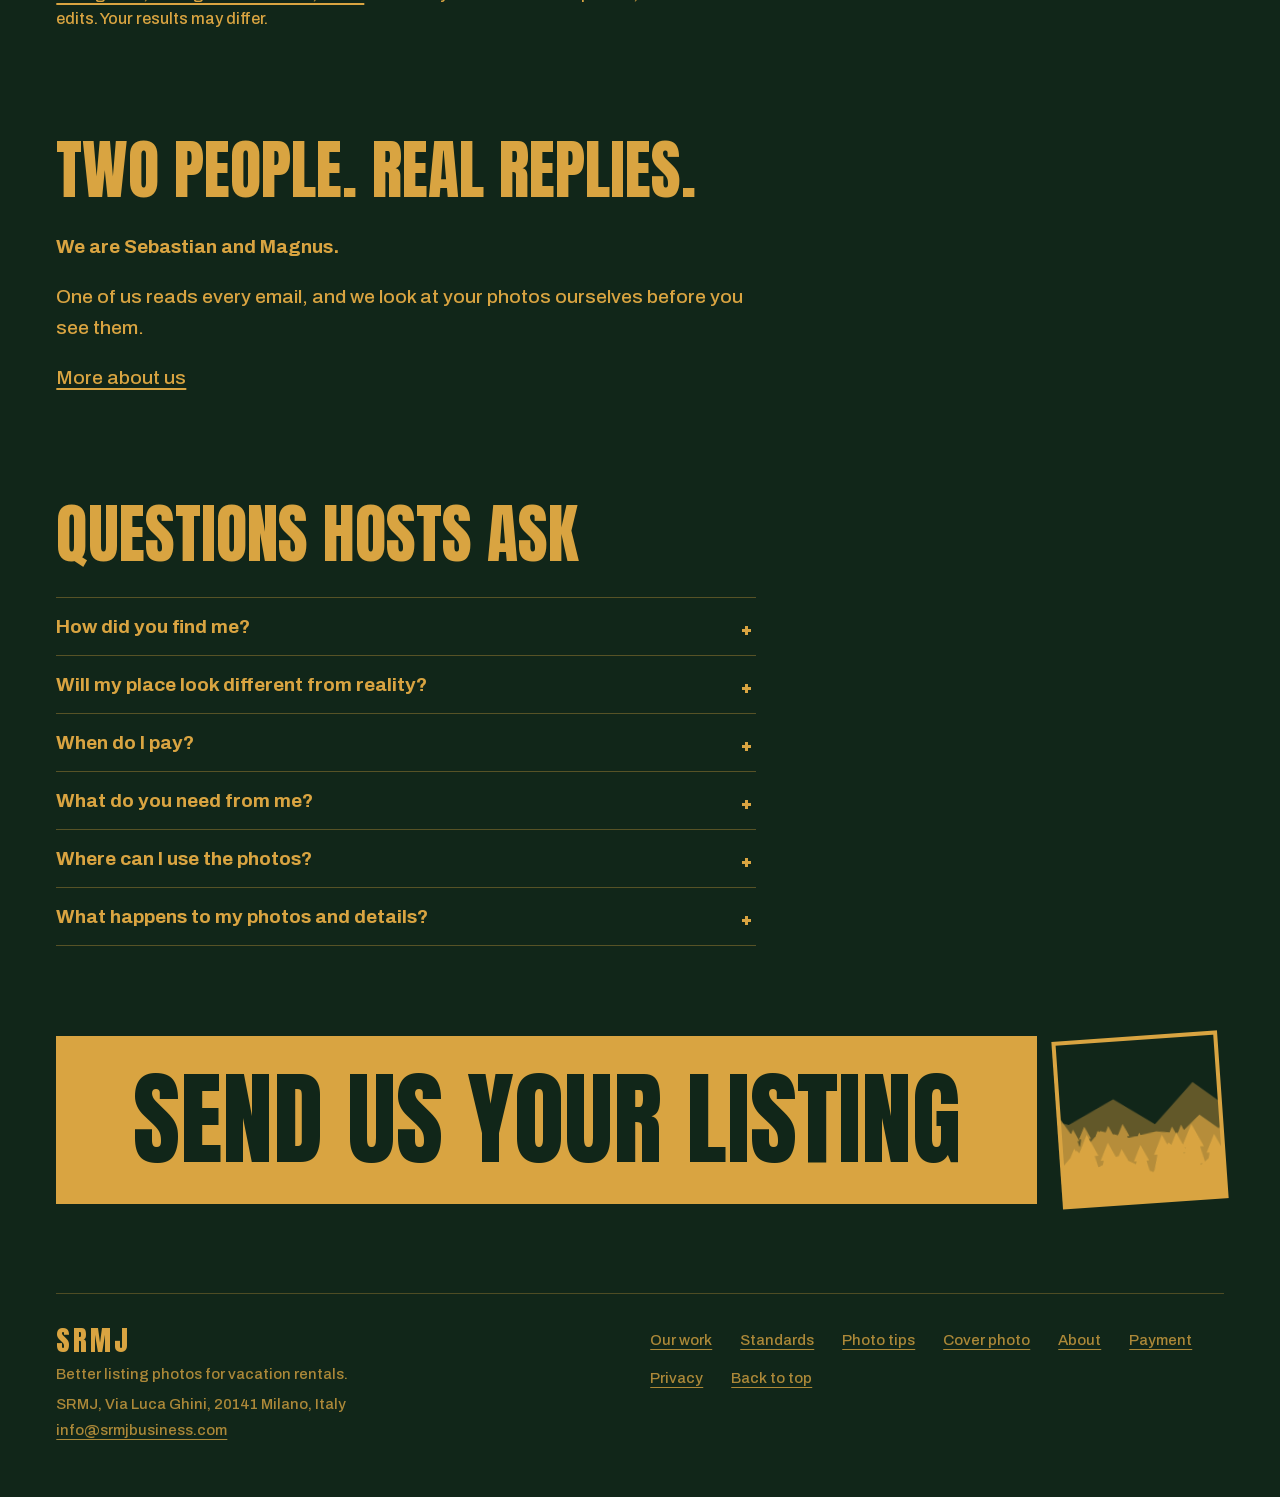
==== commit 968ec9f1: "Add scroll flight through the poster" ====
--- a/index.html
+++ b/index.html
@@ -40,6 +40,12 @@
  <div class="rd" aria-hidden="true"><svg viewBox="0 0 1440 420" preserveAspectRatio="xMidYMax slice"><path fill="#8F2A1C" d="M0 230 L75 146 L160 205 L265 183 L323 195 L399 170 L532 210 L653 151 L758 224 L864 120 L960 199 L1068 183 L1183 205 L1263 186 L1386 210 L1440 119 L1440 630 L0 630Z"/></svg><svg viewBox="0 0 1440 420" preserveAspectRatio="xMidYMax slice"><path fill="#1F3A2D" d="M0 290 L63 183 L119 263 L172 234 L284 282 L373 219 L450 271 L510 192 L564 281 L613 232 L687 255 L760 243 L824 252 L876 207 L948 265 L1018 202 L1098 265 L1204 210 L1261 288 L1369 217 L1430 254 L1440 199 L1440 690 L0 690Z"/><path fill="#1F3A2D" d="M21 300 l-14 0 l5 -22 l-6 0 l6 -22 l-5 0 l14 -29 l14 29 l-5 0 l6 22 l-6 0 l5 22Z M61 300 l-15 0 l6 -24 l-7 0 l6 -24 l-6 0 l15 -32 l15 32 l-6 0 l6 24 l-7 0 l6 24Z M100 300 l-15 0 l5 -24 l-7 0 l6 -24 l-5 0 l15 -32 l15 32 l-5 0 l6 24 l-7 0 l5 24Z M124 300 l-12 0 l4 -19 l-5 0 l5 -19 l-4 0 l12 -25 l12 25 l-4 0 l5 19 l-5 0 l4 19Z M168 300 l-13 0 l5 -21 l-6 0 l5 -21 l-5 0 l13 -28 l13 28 l-5 0 l5 21 l-6 0 l5 21Z M210 300 l-9 0 l3 -15 l-4 0 l4 -15 l-3 0 l9 -20 l9 20 l-3 0 l4 15 l-4 0 l3 15Z M243 300 l-10 0 l4 -16 l-5 0 l4 -16 l-4 0 l10 -22 l10 22 l-4 0 l4 16 l-5 0 l4 16Z M278 300 l-13 0 l5 -20 l-6 0 l5 -20 l-5 0 l13 -27 l13 27 l-5 0 l5 20 l-6 0 l5 20Z M302 300 l-10 0 l4 -16 l-4 0 l4 -16 l-4 0 l10 -21 l10 21 l-4 0 l4 16 l-4 0 l4 16Z M332 300 l-15 0 l5 -24 l-7 0 l6 -24 l-5 0 l15 -32 l15 32 l-5 0 l6 24 l-7 0 l5 24Z M371 300 l-10 0 l3 -15 l-4 0 l4 -15 l-3 0 l10 -20 l10 20 l-3 0 l4 15 l-4 0 l3 15Z M411 300 l-10 0 l3 -15 l-4 0 l4 -15 l-3 0 l10 -20 l10 20 l-3 0 l4 15 l-4 0 l3 15Z M447 300 l-9 0 l3 -15 l-4 0 l4 -15 l-3 0 l9 -20 l9 20 l-3 0 l4 15 l-4 0 l3 15Z M471 300 l-15 0 l5 -23 l-7 0 l6 -23 l-5 0 l15 -31 l15 31 l-5 0 l6 23 l-7 0 l5 23Z M499 300 l-10 0 l4 -16 l-4 0 l4 -16 l-4 0 l10 -21 l10 21 l-4 0 l4 16 l-4 0 l4 16Z M543 300 l-15 0 l5 -23 l-7 0 l6 -23 l-5 0 l15 -31 l15 31 l-5 0 l6 23 l-7 0 l5 23Z M573 300 l-16 0 l6 -25 l-7 0 l6 -25 l-6 0 l16 -33 l16 33 l-6 0 l6 25 l-7 0 l6 25Z M608 300 l-13 0 l5 -21 l-6 0 l5 -21 l-5 0 l13 -28 l13 28 l-5 0 l5 21 l-6 0 l5 21Z M636 300 l-15 0 l6 -24 l-7 0 l6 -24 l-6 0 l15 -32 l15 32 l-6 0 l6 24 l-7 0 l6 24Z M674 300 l-16 0 l6 -25 l-7 0 l6 -25 l-6 0 l16 -33 l16 33 l-6 0 l6 25 l-7 0 l6 25Z M716 300 l-11 0 l4 -17 l-5 0 l4 -17 l-4 0 l11 -23 l11 23 l-4 0 l4 17 l-5 0 l4 17Z M747 300 l-10 0 l4 -15 l-4 0 l4 -15 l-4 0 l10 -20 l10 20 l-4 0 l4 15 l-4 0 l4 15Z M774 300 l-9 0 l3 -14 l-4 0 l4 -14 l-3 0 l9 -19 l9 19 l-3 0 l4 14 l-4 0 l3 14Z M803 300 l-13 0 l5 -20 l-6 0 l5 -20 l-5 0 l13 -27 l13 27 l-5 0 l5 20 l-6 0 l5 20Z M827 300 l-13 0 l5 -21 l-6 0 l5 -21 l-5 0 l13 -28 l13 28 l-5 0 l5 21 l-6 0 l5 21Z M858 300 l-11 0 l4 -17 l-5 0 l4 -17 l-4 0 l11 -23 l11 23 l-4 0 l4 17 l-5 0 l4 17Z M899 300 l-12 0 l4 -19 l-5 0 l5 -19 l-4 0 l12 -25 l12 25 l-4 0 l5 19 l-5 0 l4 19Z M929 300 l-12 0 l4 -19 l-5 0 l5 -19 l-4 0 l12 -25 l12 25 l-4 0 l5 19 l-5 0 l4 19Z M967 300 l-9 0 l3 -14 l-4 0 l4 -14 l-3 0 l9 -19 l9 19 l-3 0 l4 14 l-4 0 l3 14Z M1011 300 l-9 0 l3 -14 l-4 0 l3 -14 l-3 0 l9 -18 l9 18 l-3 0 l3 14 l-4 0 l3 14Z M1050 300 l-15 0 l5 -23 l-6 0 l6 -23 l-5 0 l15 -31 l15 31 l-5 0 l6 23 l-6 0 l5 23Z M1074 300 l-14 0 l5 -23 l-6 0 l6 -23 l-5 0 l14 -30 l14 30 l-5 0 l6 23 l-6 0 l5 23Z M1105 300 l-13 0 l5 -20 l-6 0 l5 -20 l-5 0 l13 -27 l13 27 l-5 0 l5 20 l-6 0 l5 20Z M1129 300 l-9 0 l3 -14 l-4 0 l4 -14 l-3 0 l9 -19 l9 19 l-3 0 l4 14 l-4 0 l3 14Z M1157 300 l-15 0 l6 -24 l-7 0 l6 -24 l-6 0 l15 -33 l15 33 l-6 0 l6 24 l-7 0 l6 24Z M1184 300 l-14 0 l5 -22 l-6 0 l6 -22 l-5 0 l14 -30 l14 30 l-5 0 l6 22 l-6 0 l5 22Z M1227 300 l-15 0 l6 -24 l-7 0 l6 -24 l-6 0 l15 -32 l15 32 l-6 0 l6 24 l-7 0 l6 24Z M1258 300 l-11 0 l4 -18 l-5 0 l4 -18 l-4 0 l11 -23 l11 23 l-4 0 l4 18 l-5 0 l4 18Z M1293 300 l-14 0 l5 -22 l-6 0 l6 -22 l-5 0 l14 -30 l14 30 l-5 0 l6 22 l-6 0 l5 22Z M1319 300 l-14 0 l5 -22 l-6 0 l6 -22 l-5 0 l14 -29 l14 29 l-5 0 l6 22 l-6 0 l5 22Z M1359 300 l-15 0 l5 -23 l-7 0 l6 -23 l-5 0 l15 -31 l15 31 l-5 0 l6 23 l-7 0 l5 23Z M1383 300 l-15 0 l6 -24 l-7 0 l6 -24 l-6 0 l15 -32 l15 32 l-6 0 l6 24 l-7 0 l6 24Z M1409 300 l-11 0 l4 -17 l-5 0 l4 -17 l-4 0 l11 -23 l11 23 l-4 0 l4 17 l-5 0 l4 17Z M1445 300 l-15 0 l5 -24 l-7 0 l6 -24 l-5 0 l15 -32 l15 32 l-5 0 l6 24 l-7 0 l5 24Z"/></svg><svg viewBox="0 0 1440 420" preserveAspectRatio="xMidYMax slice"><path fill="#112619" d="M0 350 L69 288 L148 346 L191 303 L248 327 L329 291 L402 331 L452 299 L503 325 L548 279 L594 331 L655 301 L745 349 L790 274 L860 347 L958 273 L1006 338 L1056 306 L1132 345 L1213 319 L1265 327 L1329 300 L1405 337 L1440 320 L1440 750 L0 750Z"/><path fill="#112619" d="M36 380 l-27 0 l10 -43 l-12 0 l11 -43 l-10 0 l27 -57 l27 57 l-10 0 l11 43 l-12 0 l10 43Z M82 380 l-20 0 l7 -31 l-9 0 l8 -31 l-7 0 l20 -41 l20 41 l-7 0 l8 31 l-9 0 l7 31Z M114 380 l-25 0 l9 -40 l-11 0 l10 -40 l-9 0 l25 -53 l25 53 l-9 0 l10 40 l-11 0 l9 40Z M159 380 l-26 0 l9 -42 l-12 0 l11 -42 l-9 0 l26 -55 l26 55 l-9 0 l11 42 l-12 0 l9 42Z M202 380 l-26 0 l10 -42 l-12 0 l11 -42 l-10 0 l26 -56 l26 56 l-10 0 l11 42 l-12 0 l10 42Z M242 380 l-27 0 l10 -43 l-12 0 l11 -43 l-10 0 l27 -57 l27 57 l-10 0 l11 43 l-12 0 l10 43Z M294 380 l-22 0 l8 -34 l-10 0 l9 -34 l-8 0 l22 -46 l22 46 l-8 0 l9 34 l-10 0 l8 34Z M341 380 l-25 0 l9 -40 l-11 0 l10 -40 l-9 0 l25 -53 l25 53 l-9 0 l10 40 l-11 0 l9 40Z M379 380 l-24 0 l8 -37 l-10 0 l9 -37 l-8 0 l24 -50 l24 50 l-8 0 l9 37 l-10 0 l8 37Z M433 380 l-20 0 l7 -31 l-9 0 l8 -31 l-7 0 l20 -41 l20 41 l-7 0 l8 31 l-9 0 l7 31Z M487 380 l-25 0 l9 -40 l-11 0 l10 -40 l-9 0 l25 -53 l25 53 l-9 0 l10 40 l-11 0 l9 40Z M543 380 l-21 0 l7 -32 l-9 0 l8 -32 l-7 0 l21 -43 l21 43 l-7 0 l8 32 l-9 0 l7 32Z M578 380 l-27 0 l10 -42 l-12 0 l11 -42 l-10 0 l27 -57 l27 57 l-10 0 l11 42 l-12 0 l10 42Z M632 380 l-22 0 l8 -35 l-10 0 l9 -35 l-8 0 l22 -46 l22 46 l-8 0 l9 35 l-10 0 l8 35Z M667 380 l-19 0 l7 -29 l-8 0 l7 -29 l-7 0 l19 -39 l19 39 l-7 0 l7 29 l-8 0 l7 29Z M717 380 l-20 0 l7 -31 l-9 0 l8 -31 l-7 0 l20 -42 l20 42 l-7 0 l8 31 l-9 0 l7 31Z M775 380 l-24 0 l9 -38 l-11 0 l10 -38 l-9 0 l24 -51 l24 51 l-9 0 l10 38 l-11 0 l9 38Z M813 380 l-25 0 l9 -39 l-11 0 l10 -39 l-9 0 l25 -52 l25 52 l-9 0 l10 39 l-11 0 l9 39Z M855 380 l-29 0 l10 -45 l-13 0 l11 -45 l-10 0 l29 -60 l29 60 l-10 0 l11 45 l-13 0 l10 45Z M912 380 l-23 0 l8 -36 l-10 0 l9 -36 l-8 0 l23 -48 l23 48 l-8 0 l9 36 l-10 0 l8 36Z M962 380 l-26 0 l9 -40 l-11 0 l10 -40 l-9 0 l26 -54 l26 54 l-9 0 l10 40 l-11 0 l9 40Z M1017 380 l-29 0 l11 -46 l-13 0 l12 -46 l-11 0 l29 -62 l29 62 l-11 0 l12 46 l-13 0 l11 46Z M1050 380 l-21 0 l8 -33 l-9 0 l8 -33 l-8 0 l21 -44 l21 44 l-8 0 l8 33 l-9 0 l8 33Z M1098 380 l-20 0 l7 -32 l-9 0 l8 -32 l-7 0 l20 -42 l20 42 l-7 0 l8 32 l-9 0 l7 32Z M1147 380 l-17 0 l6 -27 l-8 0 l7 -27 l-6 0 l17 -36 l17 36 l-6 0 l7 27 l-8 0 l6 27Z M1203 380 l-23 0 l8 -37 l-10 0 l9 -37 l-8 0 l23 -49 l23 49 l-8 0 l9 37 l-10 0 l8 37Z M1239 380 l-25 0 l9 -40 l-11 0 l10 -40 l-9 0 l25 -53 l25 53 l-9 0 l10 40 l-11 0 l9 40Z M1280 380 l-19 0 l7 -29 l-8 0 l7 -29 l-7 0 l19 -39 l19 39 l-7 0 l7 29 l-8 0 l7 29Z M1325 380 l-18 0 l6 -28 l-8 0 l7 -28 l-6 0 l18 -38 l18 38 l-6 0 l7 28 l-8 0 l6 28Z M1363 380 l-28 0 l10 -44 l-12 0 l11 -44 l-10 0 l28 -59 l28 59 l-10 0 l11 44 l-12 0 l10 44Z M1415 380 l-16 0 l6 -25 l-7 0 l6 -25 l-6 0 l16 -34 l16 34 l-6 0 l6 25 l-7 0 l6 25Z M1468 380 l-16 0 l6 -26 l-7 0 l6 -26 l-6 0 l16 -34 l16 34 l-6 0 l6 26 l-7 0 l6 26Z"/></svg></div>
 </div></div>
 <div class="div" id="div" role="slider" tabindex="0" aria-label="Compare the faded poster with the full-colour poster" aria-valuemin="0" aria-valuemax="100" aria-valuenow="50"><span class="dl" id="dl" aria-hidden="true">Drag the line</span><div class="knob"><svg width="26" height="14" viewBox="0 0 26 14" aria-hidden="true"><path d="M8 1 2 7l6 6M18 1l6 6-6 6" fill="none" stroke="#112619" stroke-width="2.4"/></svg></div></div>
+</section>
+
+<!-- DESCENT: scroll-scrubbed flight from the hero into the wall. Hidden until JS has the frames; the static ridge above stays otherwise. -->
+<section class="descent" id="descent" aria-hidden="true">
+ <div class="dstick"><canvas id="dcv"></canvas>
+ </div>
 </section>
 
 <!-- FOREST: the wall -->
--- a/home.css
+++ b/home.css
@@ -21,7 +21,6 @@
  height:calc(var(--navh) + var(--hr) + 56px + var(--PHt) + 40px + var(--RH)*.62);
  background:var(--o)}
 .rays{position:absolute;left:54%;top:36%;width:220vmax;height:220vmax;margin:-110vmax 0 0 -110vmax;background:repeating-conic-gradient(from 0deg,transparent 0 6deg,rgba(143,42,28,.07) 6deg 12deg);pointer-events:none}
-.layer.new:before{content:"";position:absolute;inset:0;background:var(--r);opacity:var(--dusk,0);pointer-events:none}
 .layer{position:absolute;inset:0;isolation:isolate}
 .js .layer.new{clip-path:inset(0 0 0 var(--x,50%))}
 .layer.new{--ink:var(--f);--cta:var(--r);--ctat:var(--o);--k1:var(--r);--k2:var(--f);--sh:var(--r)}
@@ -44,6 +43,18 @@
 .ph img{display:block;width:100%;height:100%;object-fit:cover;object-position:50% 50%}
 .rd{position:absolute;left:0;right:0;bottom:0;height:var(--RH);z-index:1;overflow:hidden}
 .rd svg{position:absolute;left:0;right:0;bottom:-70px;width:100%;height:calc(100% + 70px);will-change:transform}
+/* descent: hidden unless JS has all frames; then the canvas replaces the static ridge */
+.descent{display:none}
+.cv .descent{display:block;position:relative;height:180vh;background:var(--o)}
+.dstick{position:sticky;top:0;height:100vh;height:100svh;overflow:hidden}
+.dstick canvas{display:block;width:100%;height:100%}
+.cv .layer.new .rd{opacity:0}.rd{transition:opacity .4s}
+/* flat ochre where the new layer's ridge was: no gradient, no dusk, no rays under the descent */
+.layer.new:after{content:"";position:absolute;left:0;right:0;bottom:0;height:calc(var(--RH)*.62 + 16px);background:var(--o);z-index:0;opacity:0;transition:opacity .4s;pointer-events:none}
+.cv .layer.new:after{opacity:1}.cv .layer.new .pg{z-index:1}
+/* the faded ridge ends in a solid darkest band, so its bottom edge is clean */
+.cv .layer.old:after{content:"";position:absolute;left:0;right:0;bottom:0;height:22px;background:var(--d)}
+@media(max-width:760px){.cv .hero{height:calc(var(--navh) + var(--hr) + var(--PHt) + 34px + 190px + var(--RH)*.12)}.layer.new:after{height:calc(var(--RH)*.3)}}
 .div{display:none;position:absolute;top:0;bottom:0;left:var(--x,50%);width:48px;margin-left:-24px;z-index:20;touch-action:pan-y;cursor:ew-resize}
 .js .div{display:block}
 .dl{position:absolute;left:50%;top:calc(50% - 76px);transform:translateX(-50%);white-space:nowrap;background:var(--d);color:var(--o);font:400 15px/1 var(--disp);letter-spacing:.12em;text-transform:uppercase;padding:8px 12px;pointer-events:none;transition:opacity .4s}
